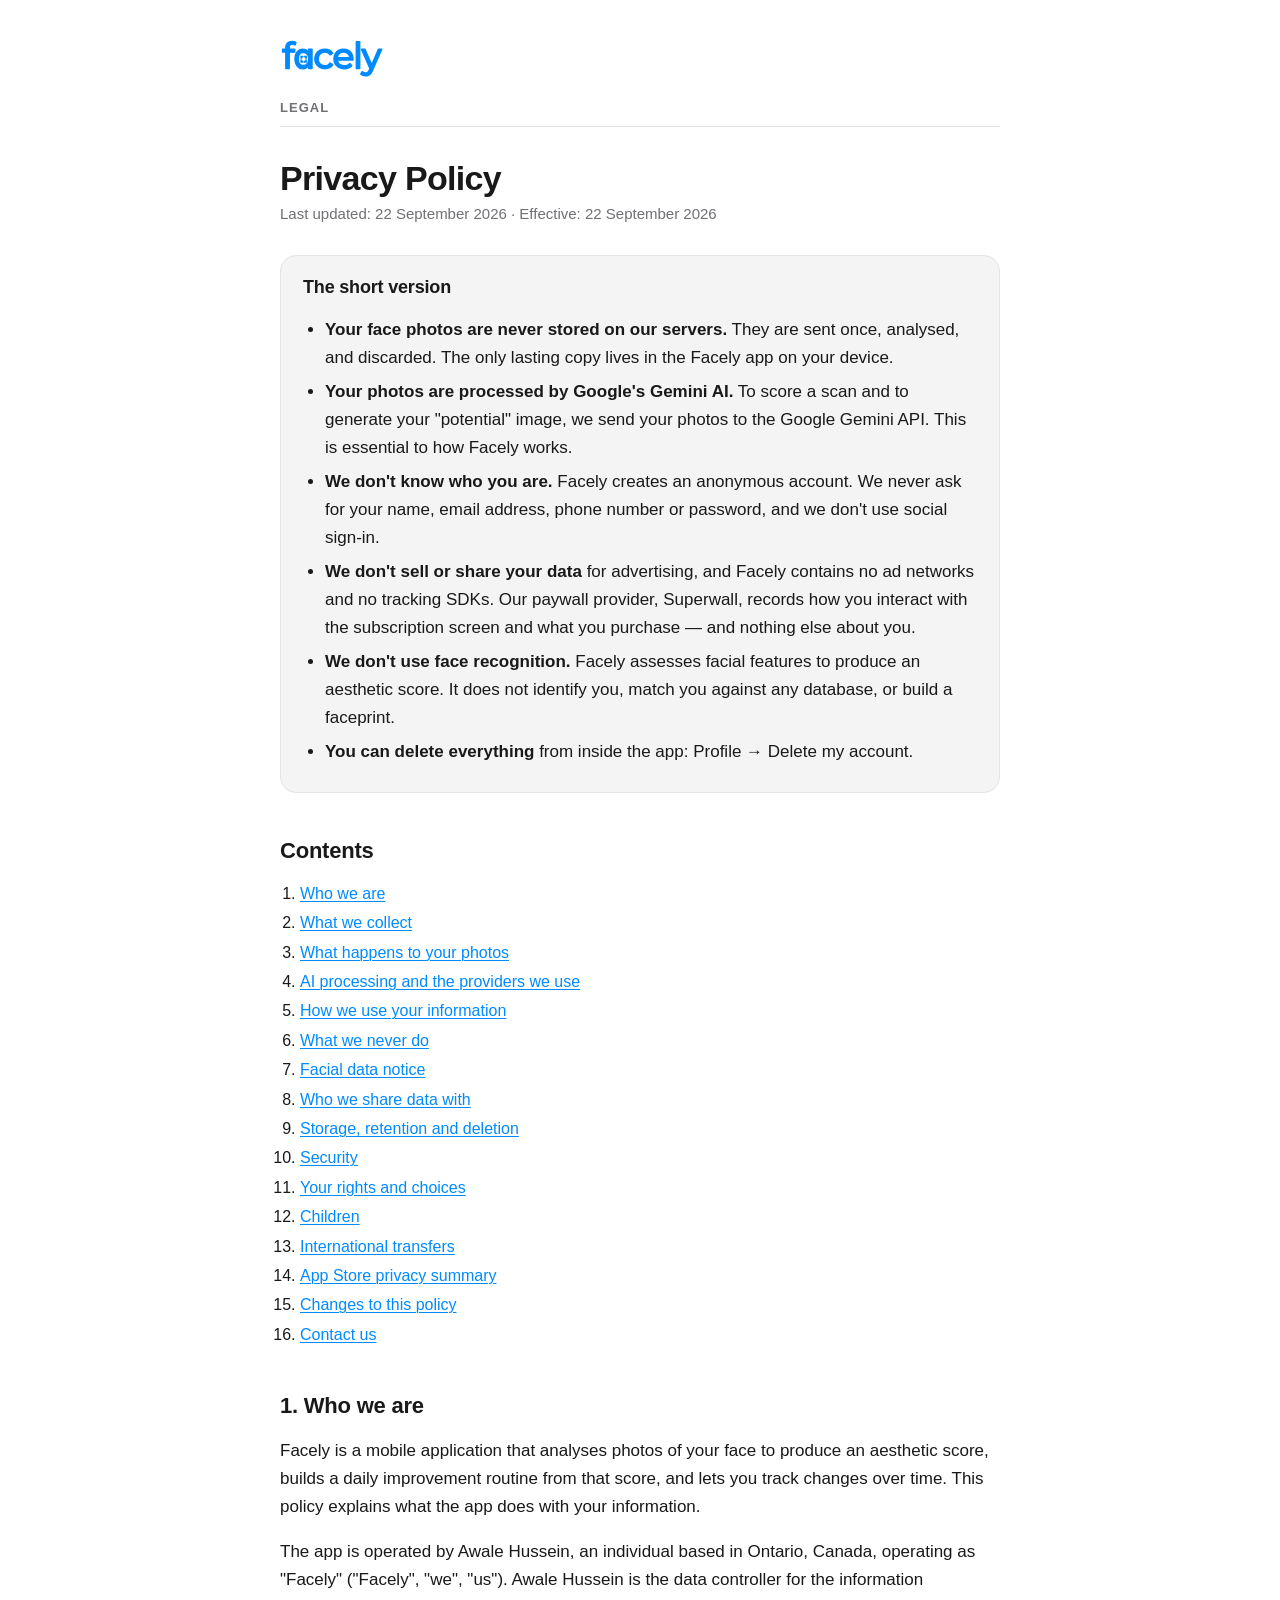
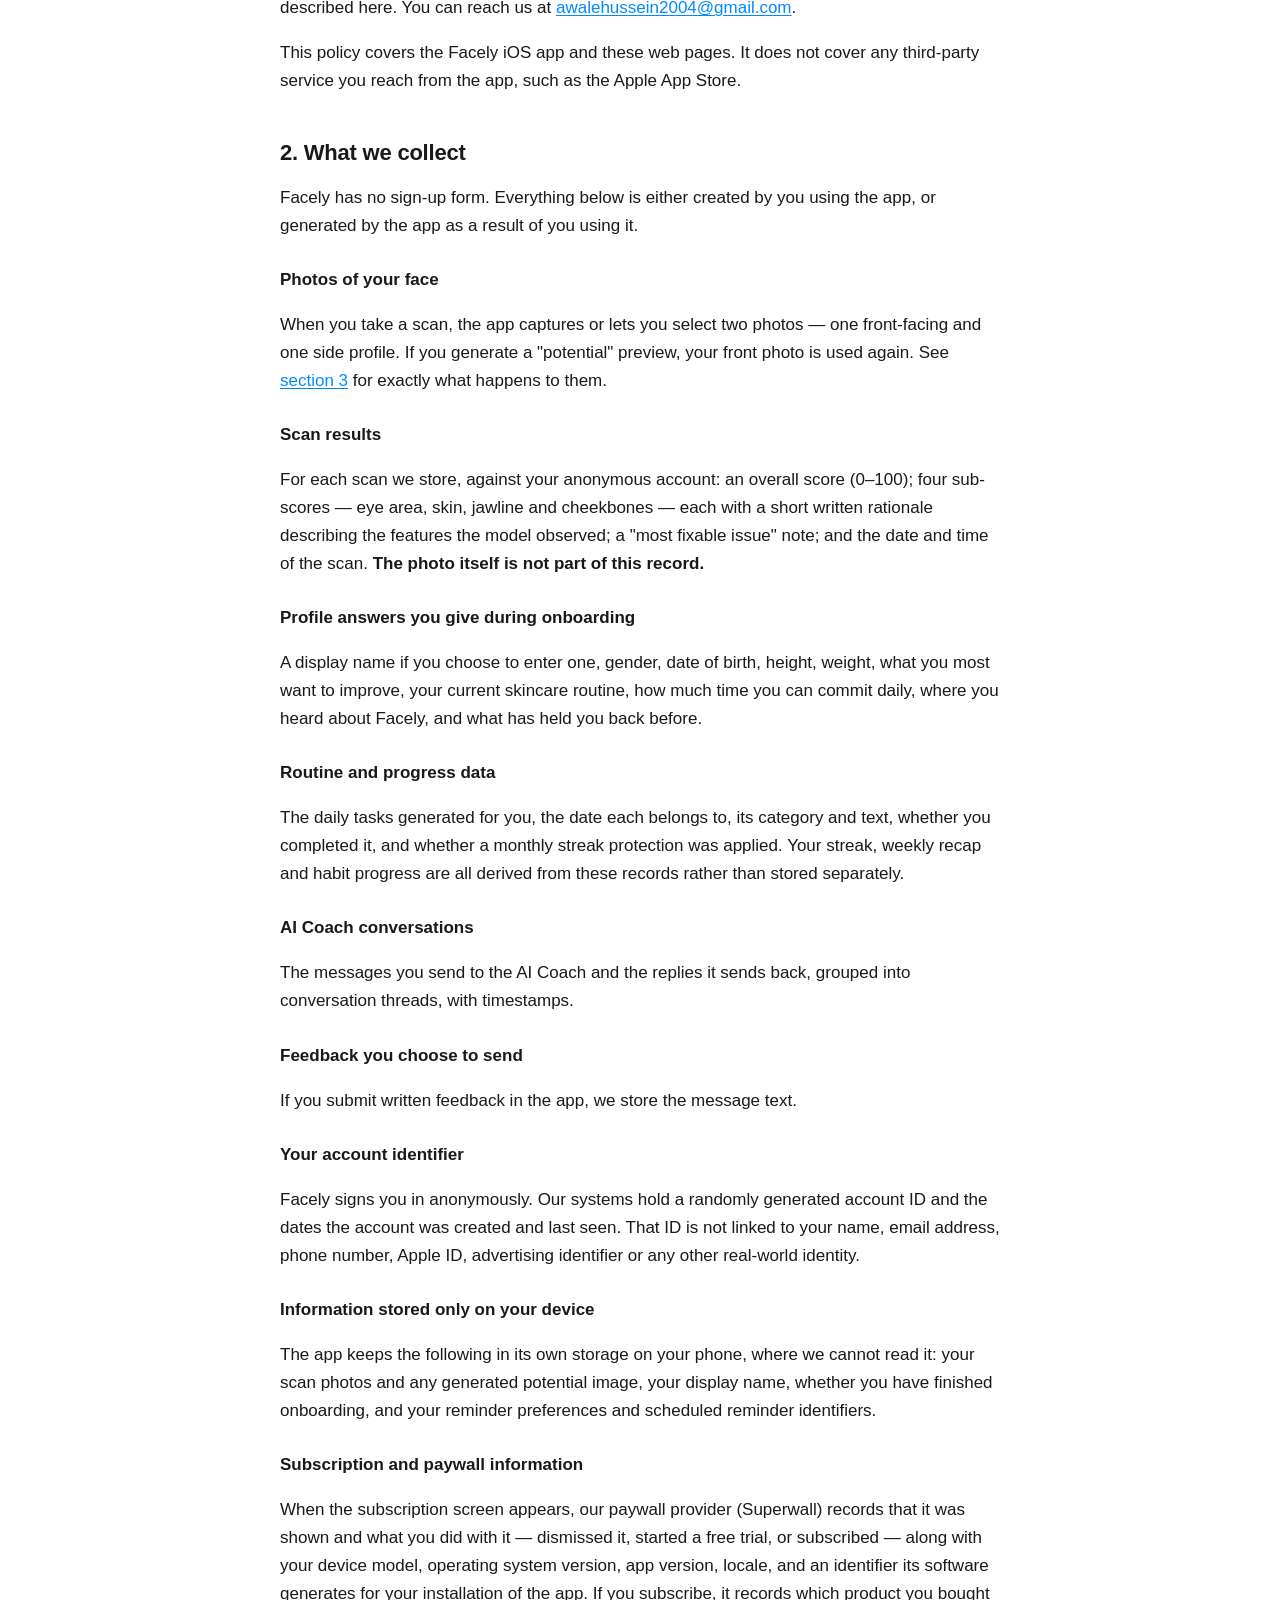
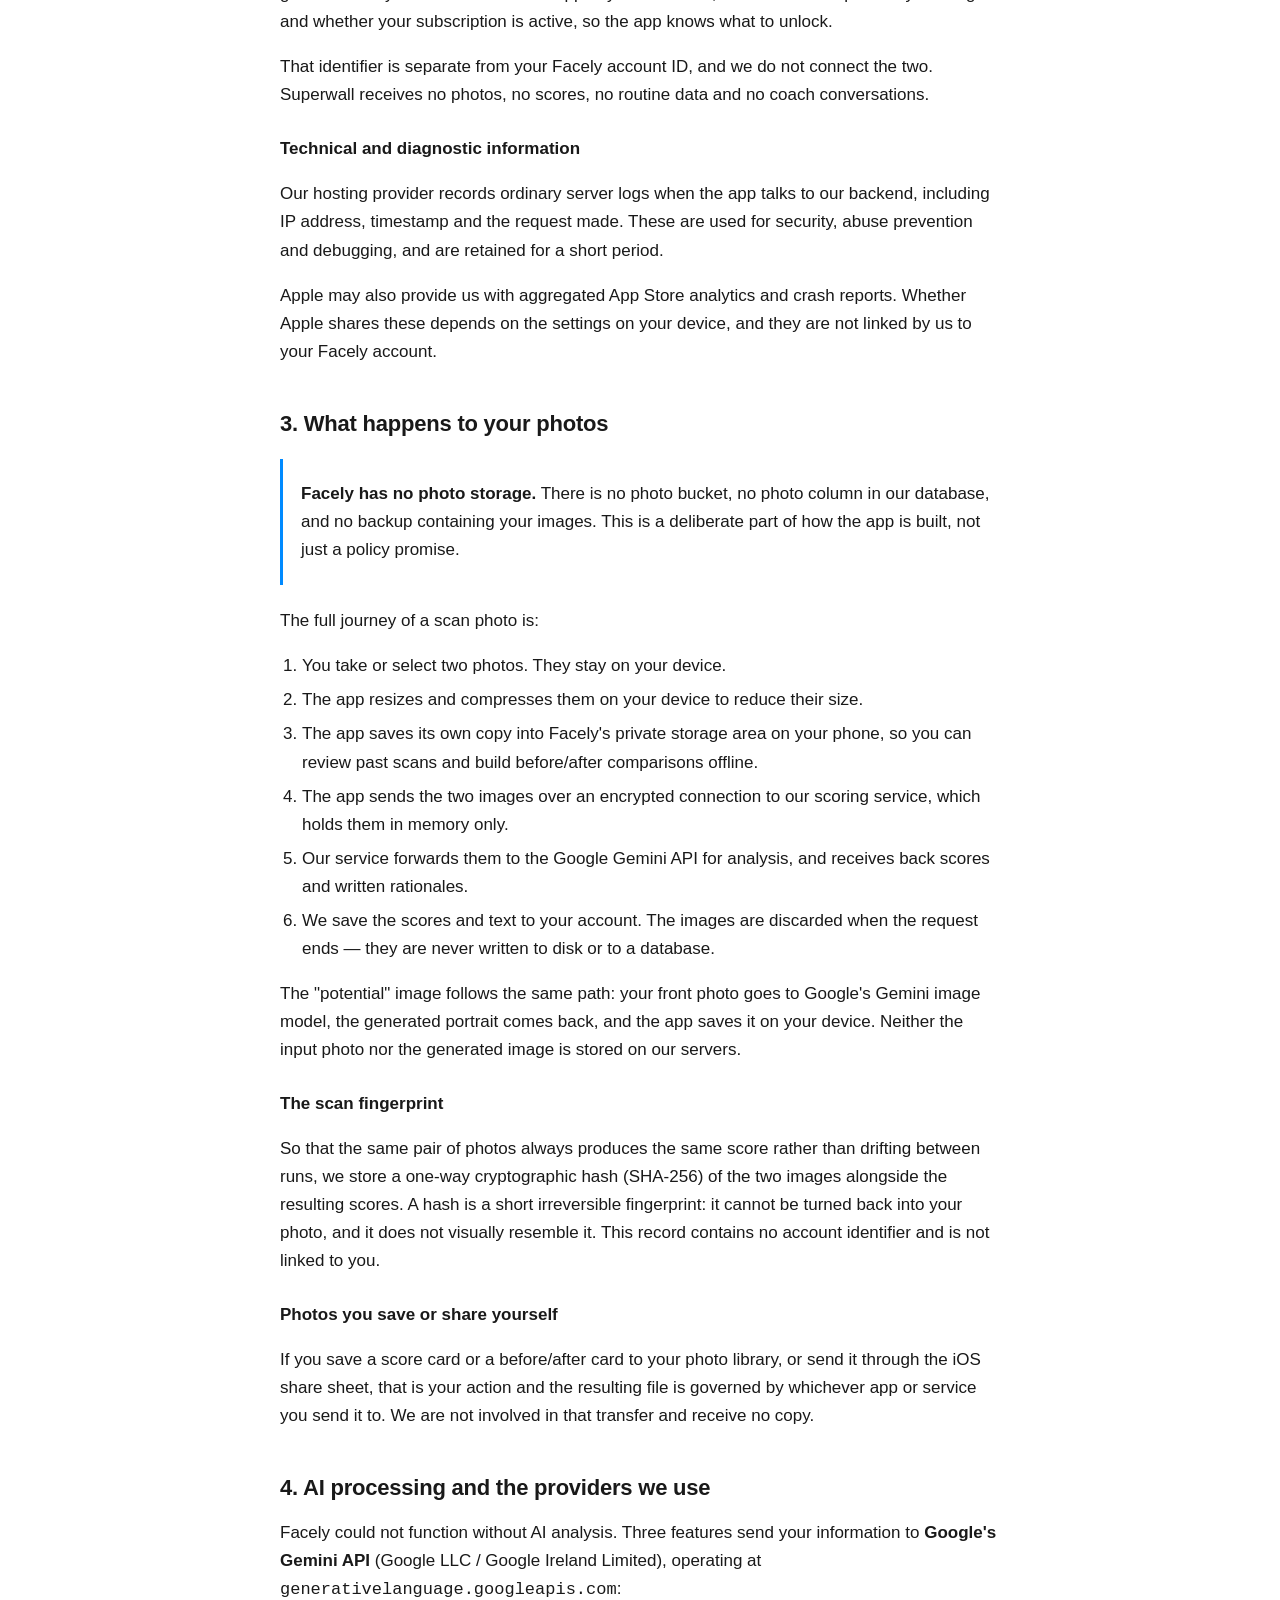
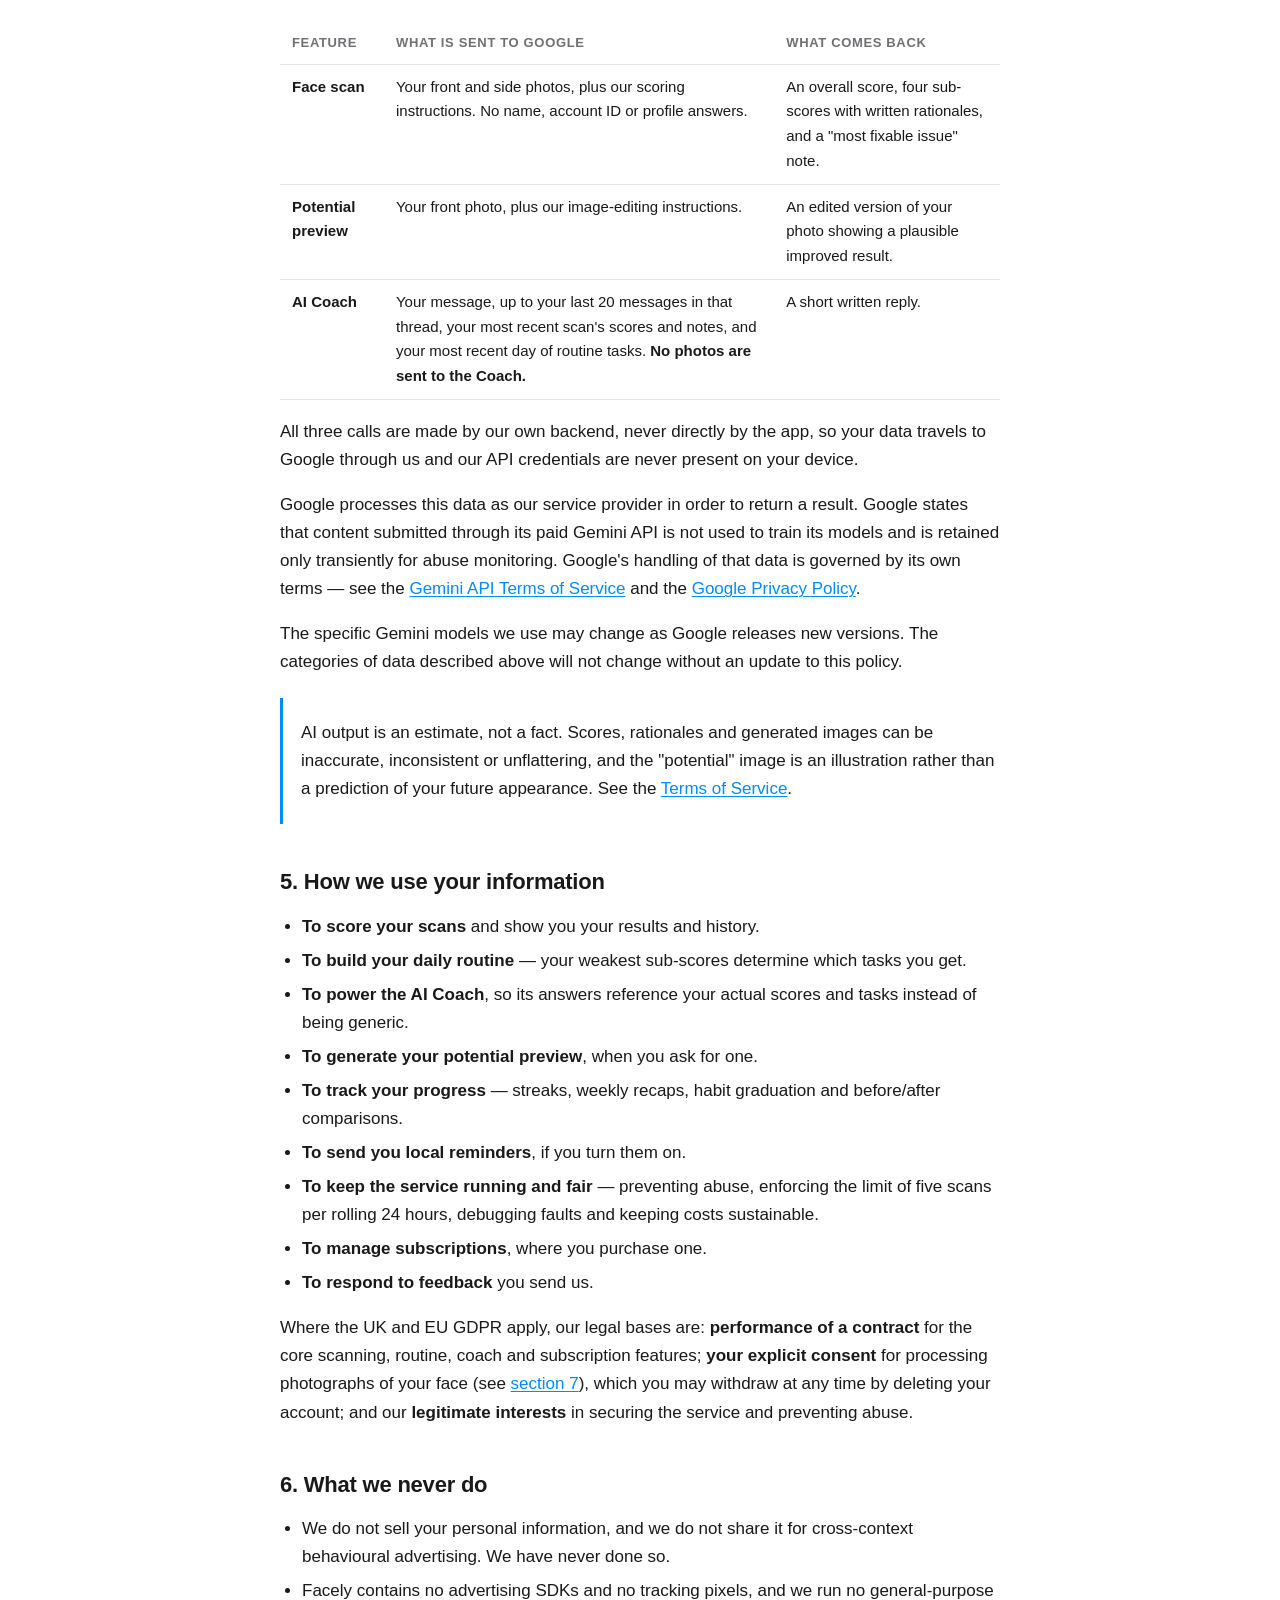
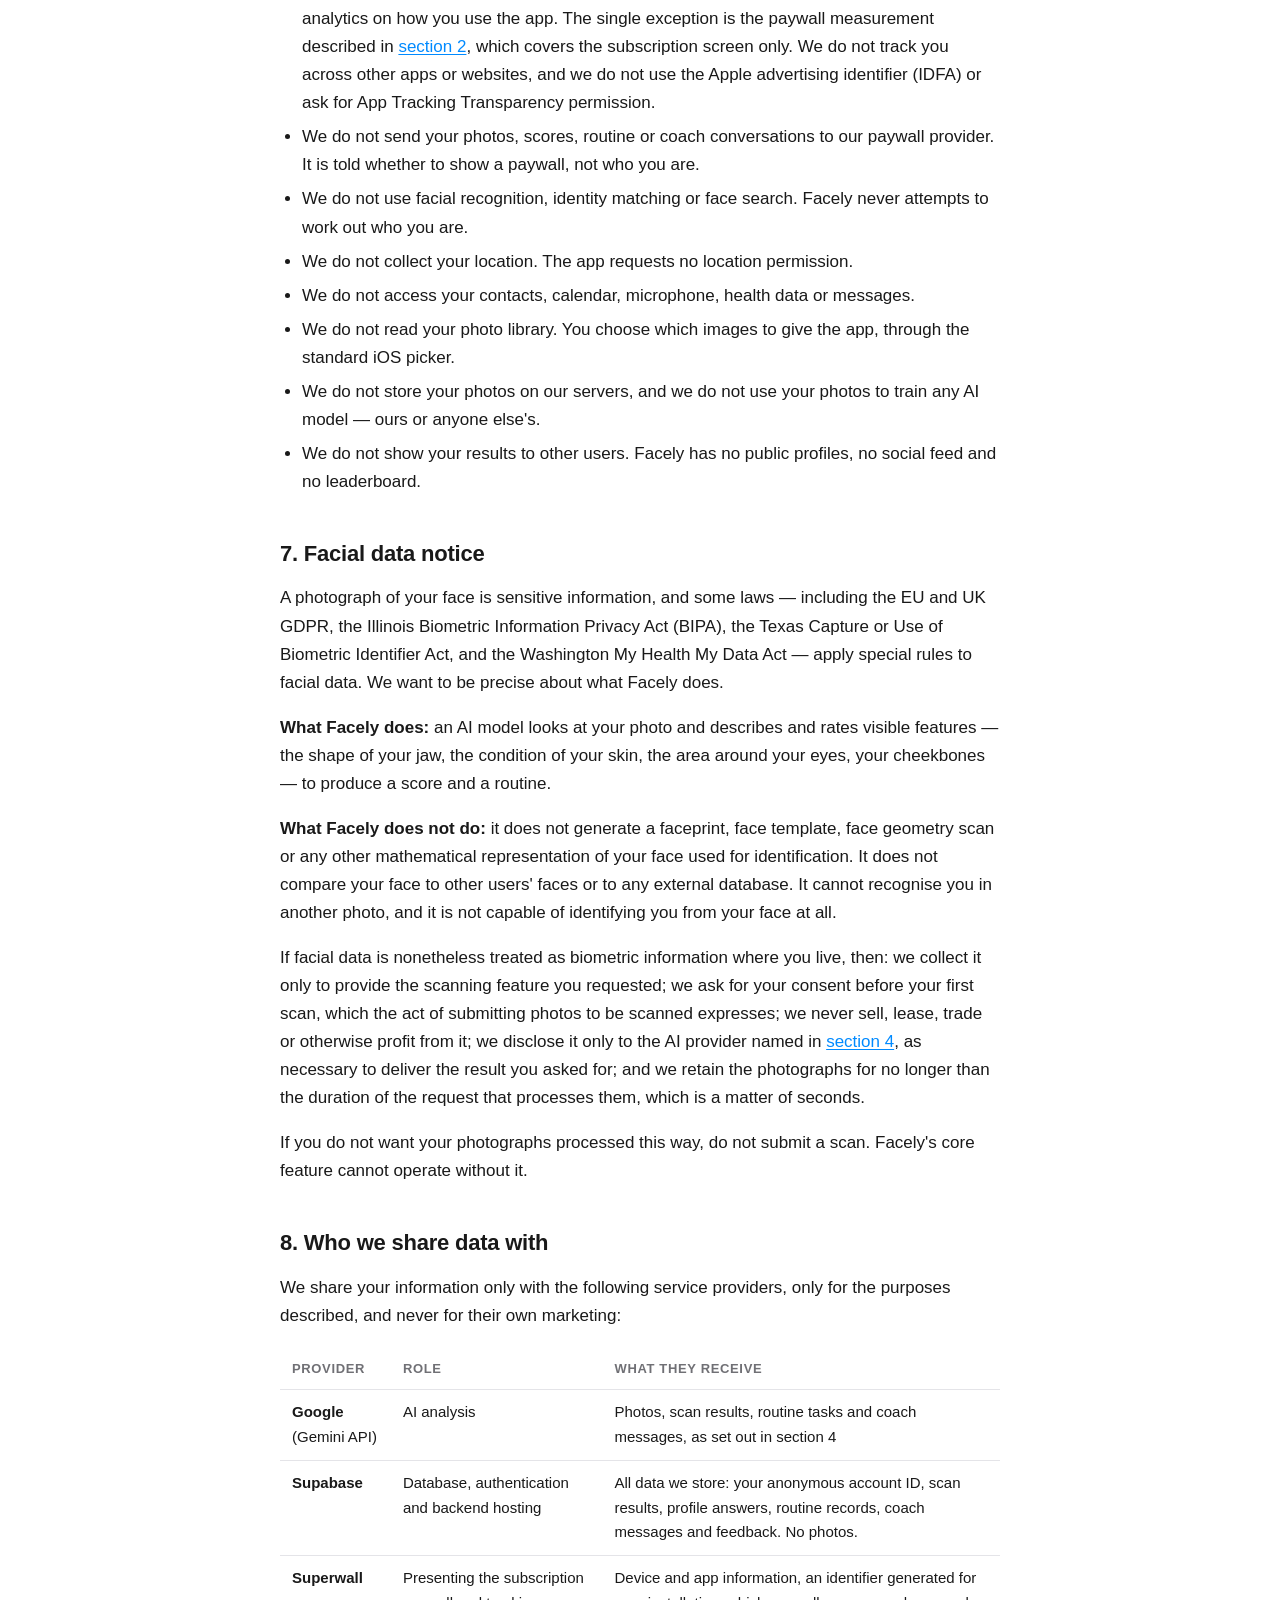
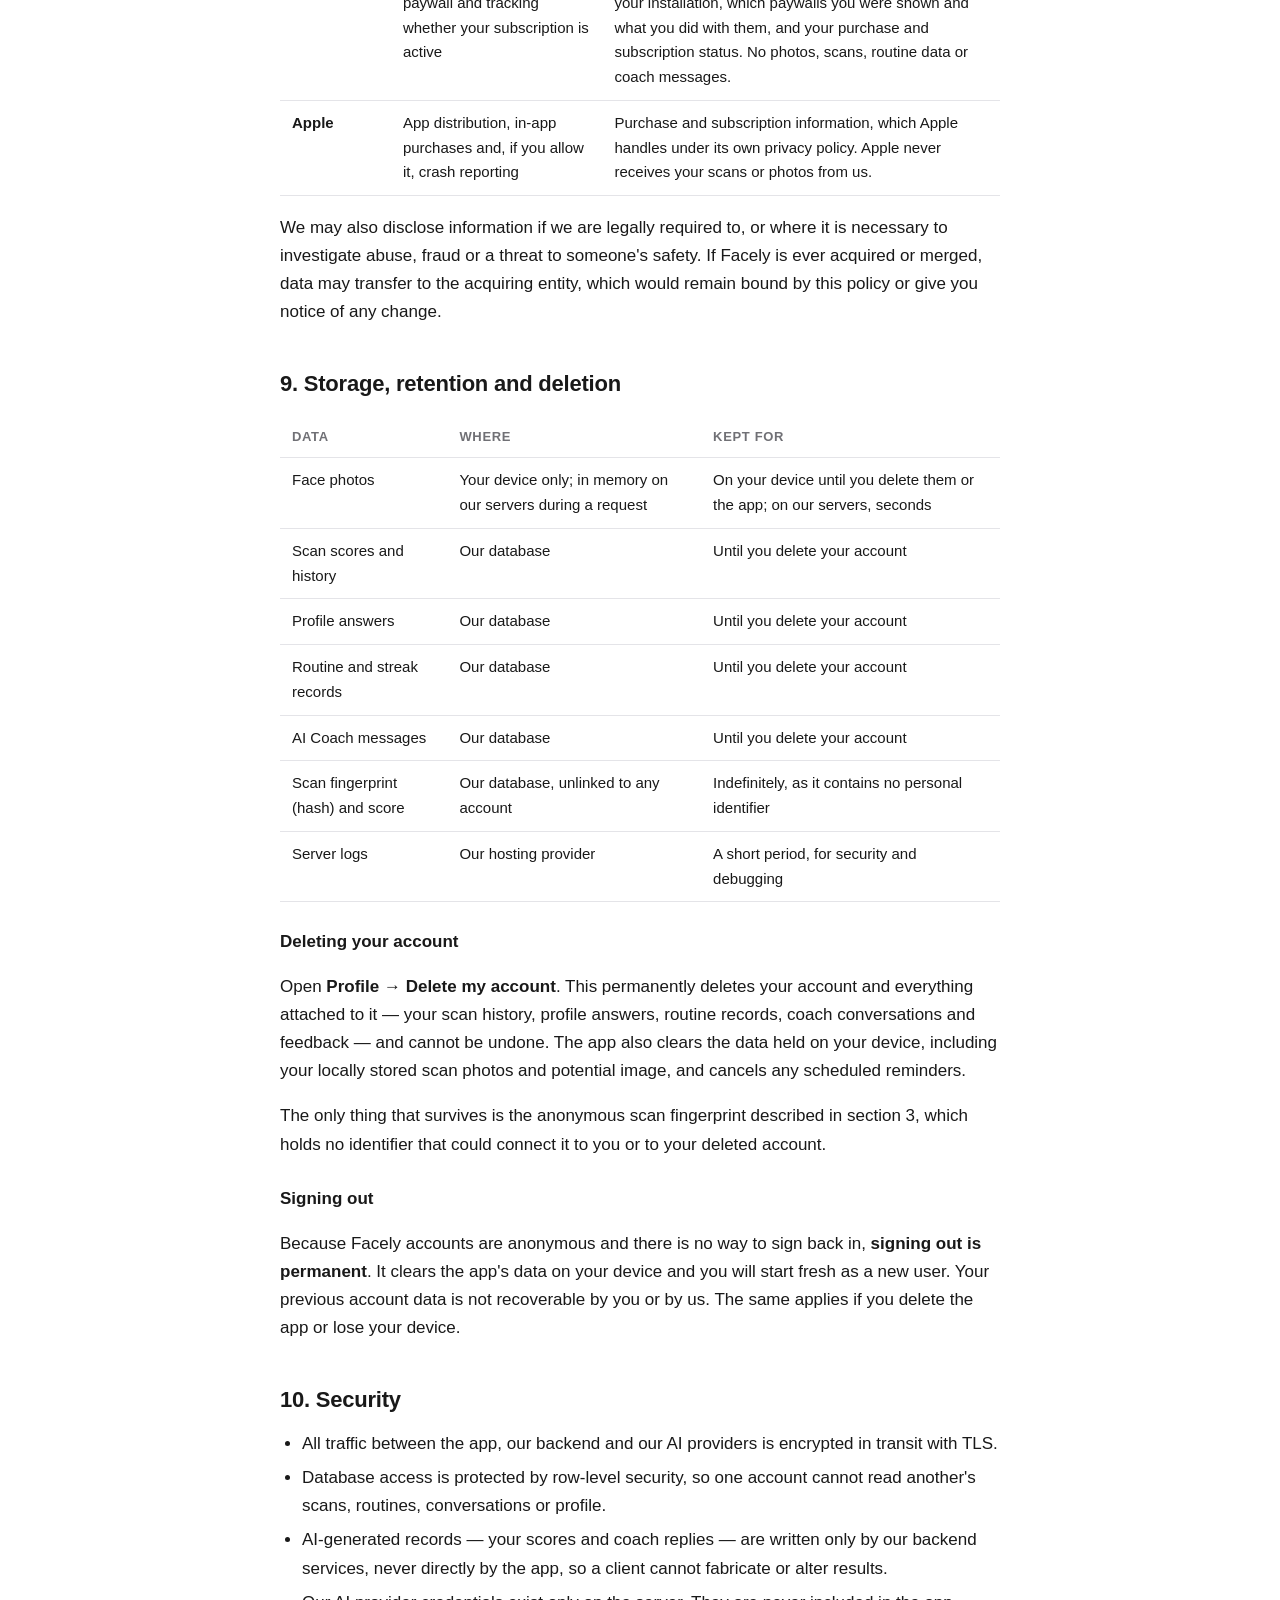
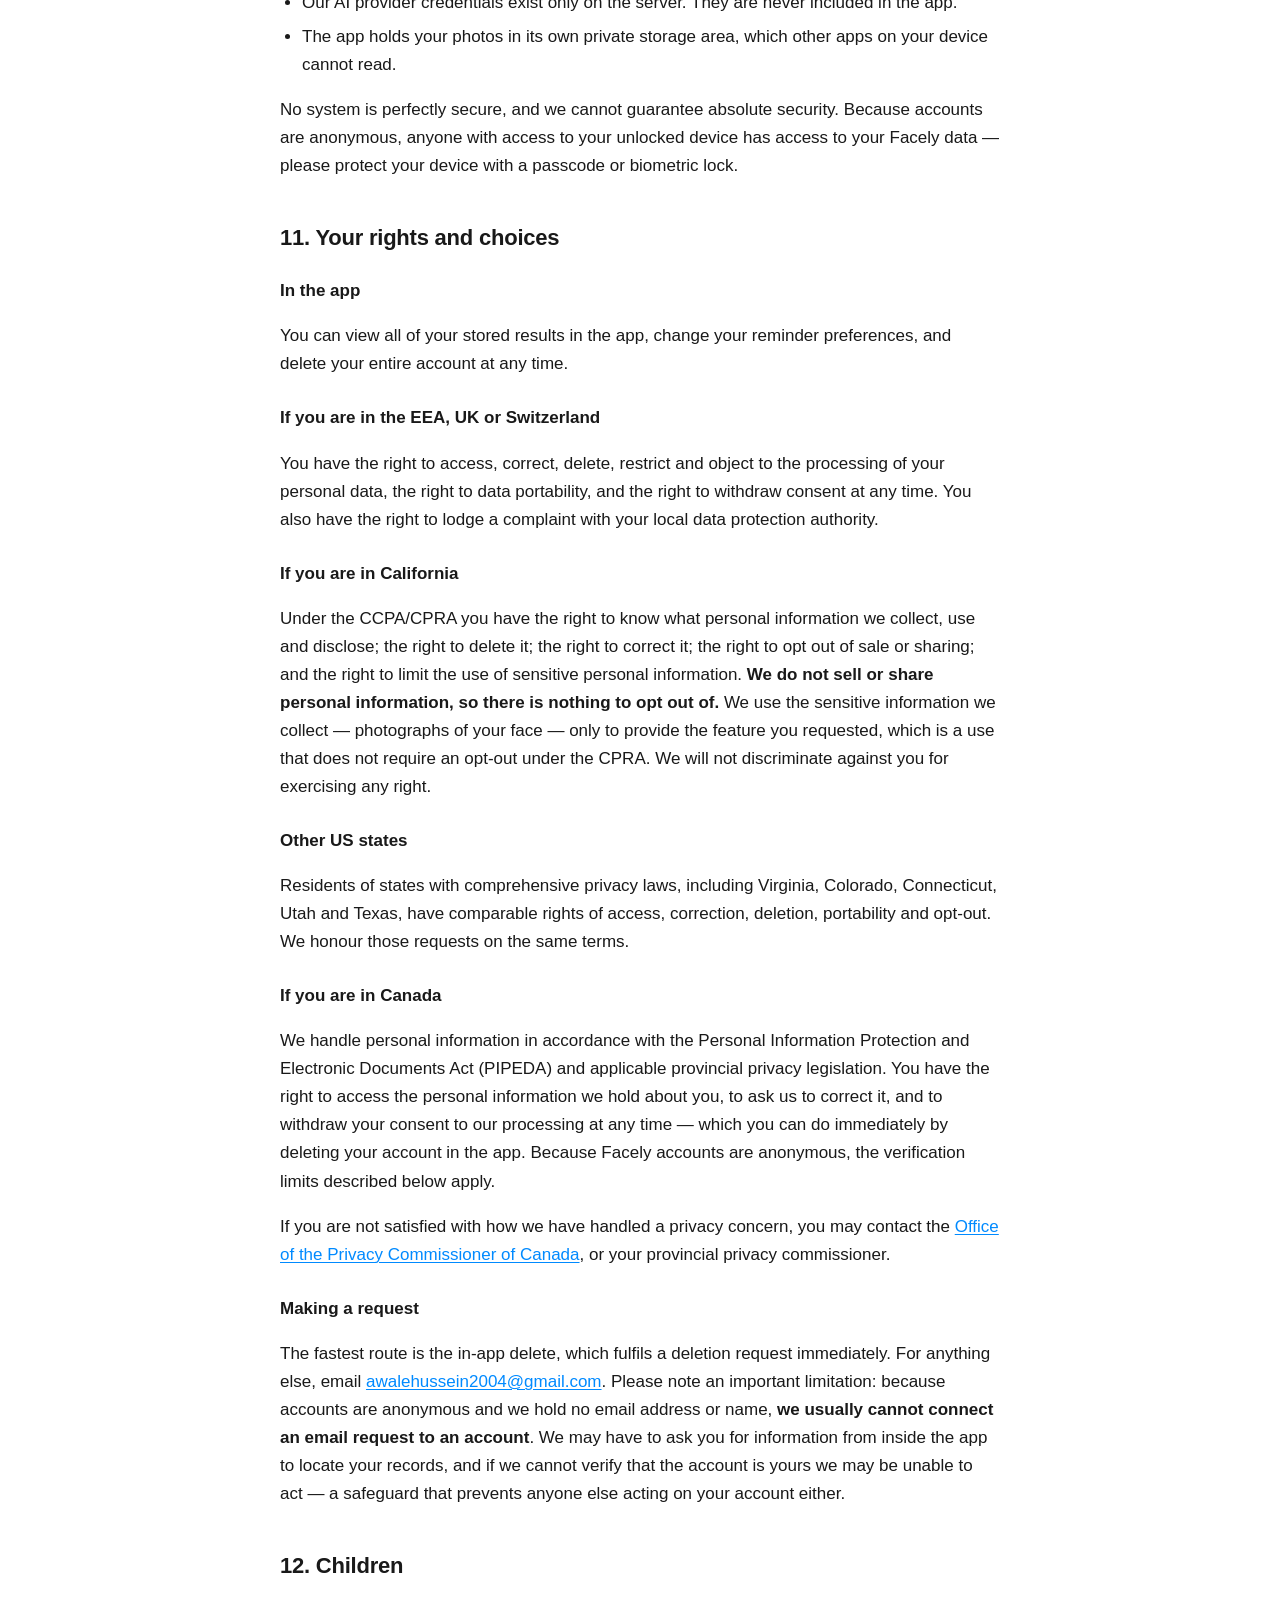
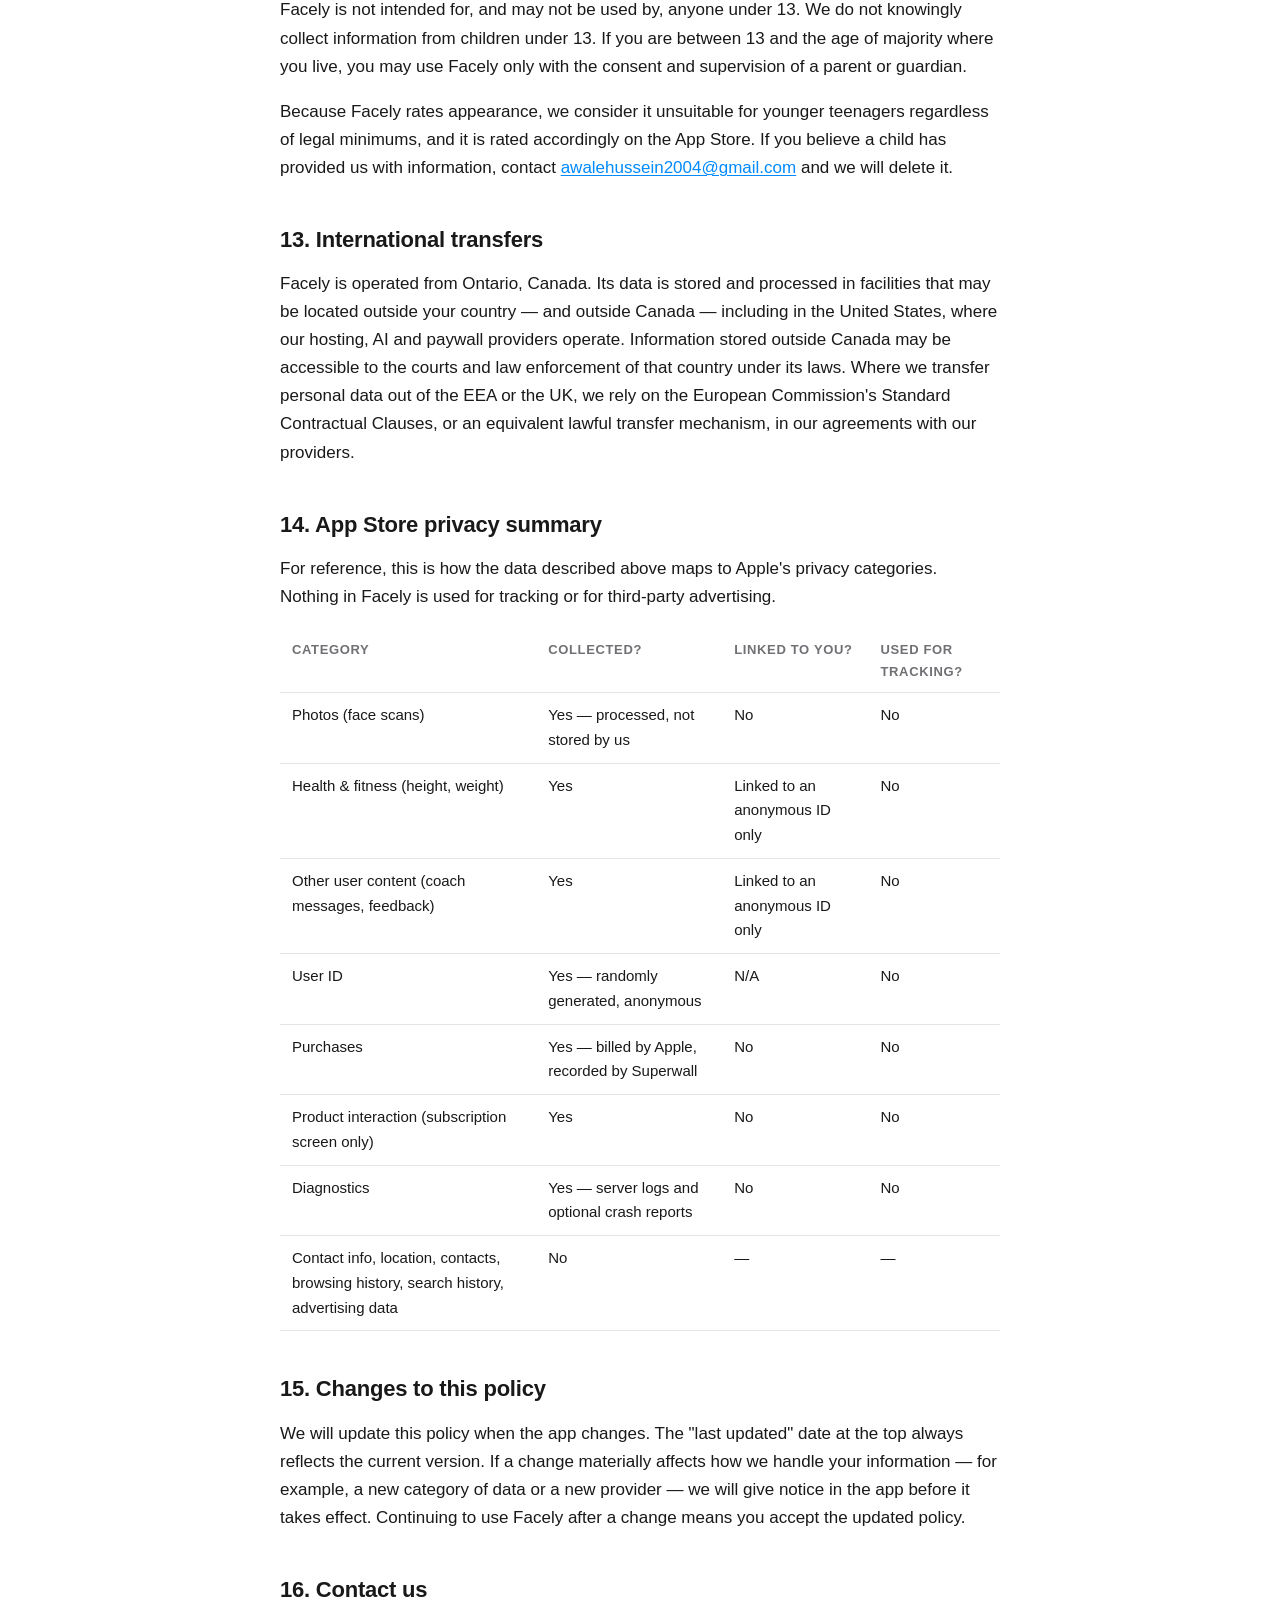
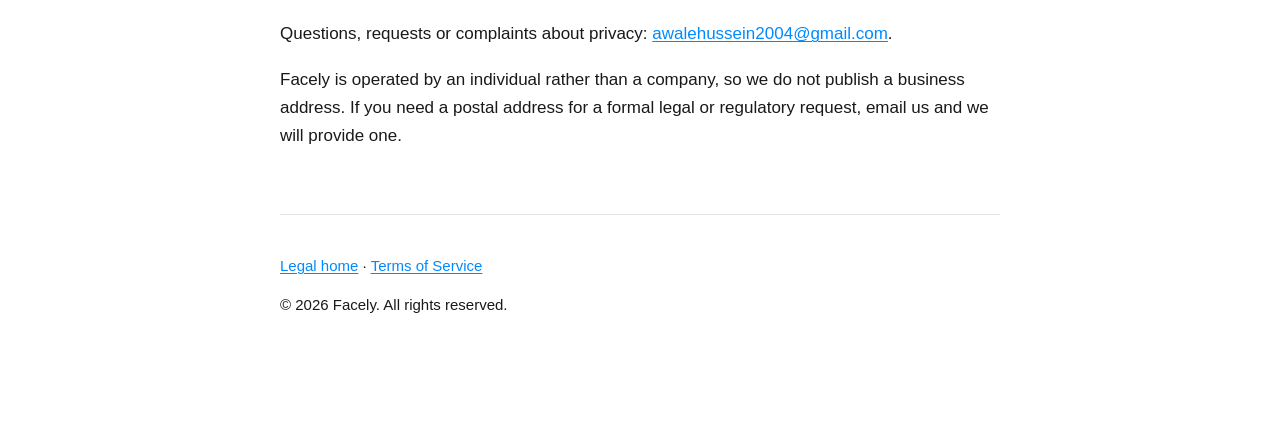
==== privacy.html @ 689b6d97 "Disclose Superwall in the privacy policy and terms Mirrors cheekomontana/facely of the same date. Th" ====
<!DOCTYPE html>
<html lang="en">
<head>
<meta charset="utf-8">
<meta name="viewport" content="width=device-width, initial-scale=1">
<title>Privacy Policy · Facely</title>
<meta name="description" content="How the Facely app collects, uses, shares and deletes your data — including what happens to your face photos.">
<link rel="stylesheet" href="style.css">
</head>
<body>
<div class="wrap">

<header class="site">
  <img src="facely-wordmark.svg" alt="Facely">
  <p class="kicker">Legal</p>
</header>

<h1>Privacy Policy</h1>
<p class="updated">Last updated: 22 September 2026 · Effective: 22 September 2026</p>

<div class="lede">
  <h2>The short version</h2>
  <ul>
    <li><strong>Your face photos are never stored on our servers.</strong> They are sent once, analysed, and discarded. The only lasting copy lives in the Facely app on your device.</li>
    <li><strong>Your photos are processed by Google's Gemini AI.</strong> To score a scan and to generate your "potential" image, we send your photos to the Google Gemini API. This is essential to how Facely works.</li>
    <li><strong>We don't know who you are.</strong> Facely creates an anonymous account. We never ask for your name, email address, phone number or password, and we don't use social sign-in.</li>
    <li><strong>We don't sell or share your data</strong> for advertising, and Facely contains no ad networks and no tracking SDKs. Our paywall provider, Superwall, records how you interact with the subscription screen and what you purchase — and nothing else about you.</li>
    <li><strong>We don't use face recognition.</strong> Facely assesses facial features to produce an aesthetic score. It does not identify you, match you against any database, or build a faceprint.</li>
    <li><strong>You can delete everything</strong> from inside the app: Profile → Delete my account.</li>
  </ul>
</div>

<div class="toc">
  <h2>Contents</h2>
  <ol>
    <li><a href="#who">Who we are</a></li>
    <li><a href="#collect">What we collect</a></li>
    <li><a href="#photos">What happens to your photos</a></li>
    <li><a href="#ai">AI processing and the providers we use</a></li>
    <li><a href="#use">How we use your information</a></li>
    <li><a href="#never">What we never do</a></li>
    <li><a href="#biometric">Facial data notice</a></li>
    <li><a href="#share">Who we share data with</a></li>
    <li><a href="#retention">Storage, retention and deletion</a></li>
    <li><a href="#security">Security</a></li>
    <li><a href="#rights">Your rights and choices</a></li>
    <li><a href="#children">Children</a></li>
    <li><a href="#transfers">International transfers</a></li>
    <li><a href="#labels">App Store privacy summary</a></li>
    <li><a href="#changes">Changes to this policy</a></li>
    <li><a href="#contact">Contact us</a></li>
  </ol>
</div>

<h2 id="who">1. Who we are</h2>
<p>Facely is a mobile application that analyses photos of your face to produce an aesthetic score, builds a daily improvement routine from that score, and lets you track changes over time. This policy explains what the app does with your information.</p>
<p>The app is operated by Awale Hussein, an individual based in Ontario, Canada, operating as "Facely" ("Facely", "we", "us"). Awale Hussein is the data controller for the information described here. You can reach us at <a href="mailto:awalehussein2004@gmail.com">awalehussein2004@gmail.com</a>.</p>
<p>This policy covers the Facely iOS app and these web pages. It does not cover any third-party service you reach from the app, such as the Apple App Store.</p>

<h2 id="collect">2. What we collect</h2>
<p>Facely has no sign-up form. Everything below is either created by you using the app, or generated by the app as a result of you using it.</p>

<h3>Photos of your face</h3>
<p>When you take a scan, the app captures or lets you select two photos — one front-facing and one side profile. If you generate a "potential" preview, your front photo is used again. See <a href="#photos">section 3</a> for exactly what happens to them.</p>

<h3>Scan results</h3>
<p>For each scan we store, against your anonymous account: an overall score (0–100); four sub-scores — eye area, skin, jawline and cheekbones — each with a short written rationale describing the features the model observed; a "most fixable issue" note; and the date and time of the scan. <strong>The photo itself is not part of this record.</strong></p>

<h3>Profile answers you give during onboarding</h3>
<p>A display name if you choose to enter one, gender, date of birth, height, weight, what you most want to improve, your current skincare routine, how much time you can commit daily, where you heard about Facely, and what has held you back before.</p>

<h3>Routine and progress data</h3>
<p>The daily tasks generated for you, the date each belongs to, its category and text, whether you completed it, and whether a monthly streak protection was applied. Your streak, weekly recap and habit progress are all derived from these records rather than stored separately.</p>

<h3>AI Coach conversations</h3>
<p>The messages you send to the AI Coach and the replies it sends back, grouped into conversation threads, with timestamps.</p>

<h3>Feedback you choose to send</h3>
<p>If you submit written feedback in the app, we store the message text.</p>

<h3>Your account identifier</h3>
<p>Facely signs you in anonymously. Our systems hold a randomly generated account ID and the dates the account was created and last seen. That ID is not linked to your name, email address, phone number, Apple ID, advertising identifier or any other real-world identity.</p>

<h3>Information stored only on your device</h3>
<p>The app keeps the following in its own storage on your phone, where we cannot read it: your scan photos and any generated potential image, your display name, whether you have finished onboarding, and your reminder preferences and scheduled reminder identifiers.</p>

<h3>Subscription and paywall information</h3>
<p>When the subscription screen appears, our paywall provider (Superwall) records that it was shown and what you did with it — dismissed it, started a free trial, or subscribed — along with your device model, operating system version, app version, locale, and an identifier its software generates for your installation of the app. If you subscribe, it records which product you bought and whether your subscription is active, so the app knows what to unlock.</p>
<p>That identifier is separate from your Facely account ID, and we do not connect the two. Superwall receives no photos, no scores, no routine data and no coach conversations.</p>

<h3>Technical and diagnostic information</h3>
<p>Our hosting provider records ordinary server logs when the app talks to our backend, including IP address, timestamp and the request made. These are used for security, abuse prevention and debugging, and are retained for a short period.</p>
<p>Apple may also provide us with aggregated App Store analytics and crash reports. Whether Apple shares these depends on the settings on your device, and they are not linked by us to your Facely account.</p>

<h2 id="photos">3. What happens to your photos</h2>
<div class="callout">
  <p><strong>Facely has no photo storage.</strong> There is no photo bucket, no photo column in our database, and no backup containing your images. This is a deliberate part of how the app is built, not just a policy promise.</p>
</div>
<p>The full journey of a scan photo is:</p>
<ol>
  <li>You take or select two photos. They stay on your device.</li>
  <li>The app resizes and compresses them on your device to reduce their size.</li>
  <li>The app saves its own copy into Facely's private storage area on your phone, so you can review past scans and build before/after comparisons offline.</li>
  <li>The app sends the two images over an encrypted connection to our scoring service, which holds them in memory only.</li>
  <li>Our service forwards them to the Google Gemini API for analysis, and receives back scores and written rationales.</li>
  <li>We save the scores and text to your account. The images are discarded when the request ends — they are never written to disk or to a database.</li>
</ol>
<p>The "potential" image follows the same path: your front photo goes to Google's Gemini image model, the generated portrait comes back, and the app saves it on your device. Neither the input photo nor the generated image is stored on our servers.</p>

<h3>The scan fingerprint</h3>
<p>So that the same pair of photos always produces the same score rather than drifting between runs, we store a one-way cryptographic hash (SHA-256) of the two images alongside the resulting scores. A hash is a short irreversible fingerprint: it cannot be turned back into your photo, and it does not visually resemble it. This record contains no account identifier and is not linked to you.</p>

<h3>Photos you save or share yourself</h3>
<p>If you save a score card or a before/after card to your photo library, or send it through the iOS share sheet, that is your action and the resulting file is governed by whichever app or service you send it to. We are not involved in that transfer and receive no copy.</p>

<h2 id="ai">4. AI processing and the providers we use</h2>
<p>Facely could not function without AI analysis. Three features send your information to <strong>Google's Gemini API</strong> (Google LLC / Google Ireland Limited), operating at <code>generativelanguage.googleapis.com</code>:</p>

<table>
  <tr><th>Feature</th><th>What is sent to Google</th><th>What comes back</th></tr>
  <tr>
    <td><strong>Face scan</strong></td>
    <td>Your front and side photos, plus our scoring instructions. No name, account ID or profile answers.</td>
    <td>An overall score, four sub-scores with written rationales, and a "most fixable issue" note.</td>
  </tr>
  <tr>
    <td><strong>Potential preview</strong></td>
    <td>Your front photo, plus our image-editing instructions.</td>
    <td>An edited version of your photo showing a plausible improved result.</td>
  </tr>
  <tr>
    <td><strong>AI Coach</strong></td>
    <td>Your message, up to your last 20 messages in that thread, your most recent scan's scores and notes, and your most recent day of routine tasks. <strong>No photos are sent to the Coach.</strong></td>
    <td>A short written reply.</td>
  </tr>
</table>

<p>All three calls are made by our own backend, never directly by the app, so your data travels to Google through us and our API credentials are never present on your device.</p>
<p>Google processes this data as our service provider in order to return a result. Google states that content submitted through its paid Gemini API is not used to train its models and is retained only transiently for abuse monitoring. Google's handling of that data is governed by its own terms — see the <a href="https://ai.google.dev/gemini-api/terms" rel="noopener">Gemini API Terms of Service</a> and the <a href="https://policies.google.com/privacy" rel="noopener">Google Privacy Policy</a>.</p>
<p>The specific Gemini models we use may change as Google releases new versions. The categories of data described above will not change without an update to this policy.</p>

<div class="callout">
  <p>AI output is an estimate, not a fact. Scores, rationales and generated images can be inaccurate, inconsistent or unflattering, and the "potential" image is an illustration rather than a prediction of your future appearance. See the <a href="terms.html">Terms of Service</a>.</p>
</div>

<h2 id="use">5. How we use your information</h2>
<ul>
  <li><strong>To score your scans</strong> and show you your results and history.</li>
  <li><strong>To build your daily routine</strong> — your weakest sub-scores determine which tasks you get.</li>
  <li><strong>To power the AI Coach</strong>, so its answers reference your actual scores and tasks instead of being generic.</li>
  <li><strong>To generate your potential preview</strong>, when you ask for one.</li>
  <li><strong>To track your progress</strong> — streaks, weekly recaps, habit graduation and before/after comparisons.</li>
  <li><strong>To send you local reminders</strong>, if you turn them on.</li>
  <li><strong>To keep the service running and fair</strong> — preventing abuse, enforcing the limit of five scans per rolling 24 hours, debugging faults and keeping costs sustainable.</li>
  <li><strong>To manage subscriptions</strong>, where you purchase one.</li>
  <li><strong>To respond to feedback</strong> you send us.</li>
</ul>
<p>Where the UK and EU GDPR apply, our legal bases are: <strong>performance of a contract</strong> for the core scanning, routine, coach and subscription features; <strong>your explicit consent</strong> for processing photographs of your face (see <a href="#biometric">section 7</a>), which you may withdraw at any time by deleting your account; and our <strong>legitimate interests</strong> in securing the service and preventing abuse.</p>

<h2 id="never">6. What we never do</h2>
<ul>
  <li>We do not sell your personal information, and we do not share it for cross-context behavioural advertising. We have never done so.</li>
  <li>Facely contains no advertising SDKs and no tracking pixels, and we run no general-purpose analytics on how you use the app. The single exception is the paywall measurement described in <a href="#collect">section 2</a>, which covers the subscription screen only. We do not track you across other apps or websites, and we do not use the Apple advertising identifier (IDFA) or ask for App Tracking Transparency permission.</li>
  <li>We do not send your photos, scores, routine or coach conversations to our paywall provider. It is told whether to show a paywall, not who you are.</li>
  <li>We do not use facial recognition, identity matching or face search. Facely never attempts to work out who you are.</li>
  <li>We do not collect your location. The app requests no location permission.</li>
  <li>We do not access your contacts, calendar, microphone, health data or messages.</li>
  <li>We do not read your photo library. You choose which images to give the app, through the standard iOS picker.</li>
  <li>We do not store your photos on our servers, and we do not use your photos to train any AI model — ours or anyone else's.</li>
  <li>We do not show your results to other users. Facely has no public profiles, no social feed and no leaderboard.</li>
</ul>

<h2 id="biometric">7. Facial data notice</h2>
<p>A photograph of your face is sensitive information, and some laws — including the EU and UK GDPR, the Illinois Biometric Information Privacy Act (BIPA), the Texas Capture or Use of Biometric Identifier Act, and the Washington My Health My Data Act — apply special rules to facial data. We want to be precise about what Facely does.</p>
<p><strong>What Facely does:</strong> an AI model looks at your photo and describes and rates visible features — the shape of your jaw, the condition of your skin, the area around your eyes, your cheekbones — to produce a score and a routine.</p>
<p><strong>What Facely does not do:</strong> it does not generate a faceprint, face template, face geometry scan or any other mathematical representation of your face used for identification. It does not compare your face to other users' faces or to any external database. It cannot recognise you in another photo, and it is not capable of identifying you from your face at all.</p>
<p>If facial data is nonetheless treated as biometric information where you live, then: we collect it only to provide the scanning feature you requested; we ask for your consent before your first scan, which the act of submitting photos to be scanned expresses; we never sell, lease, trade or otherwise profit from it; we disclose it only to the AI provider named in <a href="#ai">section 4</a>, as necessary to deliver the result you asked for; and we retain the photographs for no longer than the duration of the request that processes them, which is a matter of seconds.</p>
<p>If you do not want your photographs processed this way, do not submit a scan. Facely's core feature cannot operate without it.</p>

<h2 id="share">8. Who we share data with</h2>
<p>We share your information only with the following service providers, only for the purposes described, and never for their own marketing:</p>
<table>
  <tr><th>Provider</th><th>Role</th><th>What they receive</th></tr>
  <tr><td><strong>Google</strong> (Gemini API)</td><td>AI analysis</td><td>Photos, scan results, routine tasks and coach messages, as set out in section 4</td></tr>
  <tr><td><strong>Supabase</strong></td><td>Database, authentication and backend hosting</td><td>All data we store: your anonymous account ID, scan results, profile answers, routine records, coach messages and feedback. No photos.</td></tr>
  <tr><td><strong>Superwall</strong></td><td>Presenting the subscription paywall and tracking whether your subscription is active</td><td>Device and app information, an identifier generated for your installation, which paywalls you were shown and what you did with them, and your purchase and subscription status. No photos, scans, routine data or coach messages.</td></tr>
  <tr><td><strong>Apple</strong></td><td>App distribution, in-app purchases and, if you allow it, crash reporting</td><td>Purchase and subscription information, which Apple handles under its own privacy policy. Apple never receives your scans or photos from us.</td></tr>
</table>
<p>We may also disclose information if we are legally required to, or where it is necessary to investigate abuse, fraud or a threat to someone's safety. If Facely is ever acquired or merged, data may transfer to the acquiring entity, which would remain bound by this policy or give you notice of any change.</p>

<h2 id="retention">9. Storage, retention and deletion</h2>
<table>
  <tr><th>Data</th><th>Where</th><th>Kept for</th></tr>
  <tr><td>Face photos</td><td>Your device only; in memory on our servers during a request</td><td>On your device until you delete them or the app; on our servers, seconds</td></tr>
  <tr><td>Scan scores and history</td><td>Our database</td><td>Until you delete your account</td></tr>
  <tr><td>Profile answers</td><td>Our database</td><td>Until you delete your account</td></tr>
  <tr><td>Routine and streak records</td><td>Our database</td><td>Until you delete your account</td></tr>
  <tr><td>AI Coach messages</td><td>Our database</td><td>Until you delete your account</td></tr>
  <tr><td>Scan fingerprint (hash) and score</td><td>Our database, unlinked to any account</td><td>Indefinitely, as it contains no personal identifier</td></tr>
  <tr><td>Server logs</td><td>Our hosting provider</td><td>A short period, for security and debugging</td></tr>
</table>

<h3>Deleting your account</h3>
<p>Open <strong>Profile → Delete my account</strong>. This permanently deletes your account and everything attached to it — your scan history, profile answers, routine records, coach conversations and feedback — and cannot be undone. The app also clears the data held on your device, including your locally stored scan photos and potential image, and cancels any scheduled reminders.</p>
<p>The only thing that survives is the anonymous scan fingerprint described in section 3, which holds no identifier that could connect it to you or to your deleted account.</p>

<h3>Signing out</h3>
<p>Because Facely accounts are anonymous and there is no way to sign back in, <strong>signing out is permanent</strong>. It clears the app's data on your device and you will start fresh as a new user. Your previous account data is not recoverable by you or by us. The same applies if you delete the app or lose your device.</p>

<h2 id="security">10. Security</h2>
<ul>
  <li>All traffic between the app, our backend and our AI providers is encrypted in transit with TLS.</li>
  <li>Database access is protected by row-level security, so one account cannot read another's scans, routines, conversations or profile.</li>
  <li>AI-generated records — your scores and coach replies — are written only by our backend services, never directly by the app, so a client cannot fabricate or alter results.</li>
  <li>Our AI provider credentials exist only on the server. They are never included in the app.</li>
  <li>The app holds your photos in its own private storage area, which other apps on your device cannot read.</li>
</ul>
<p>No system is perfectly secure, and we cannot guarantee absolute security. Because accounts are anonymous, anyone with access to your unlocked device has access to your Facely data — please protect your device with a passcode or biometric lock.</p>

<h2 id="rights">11. Your rights and choices</h2>
<h3>In the app</h3>
<p>You can view all of your stored results in the app, change your reminder preferences, and delete your entire account at any time.</p>

<h3>If you are in the EEA, UK or Switzerland</h3>
<p>You have the right to access, correct, delete, restrict and object to the processing of your personal data, the right to data portability, and the right to withdraw consent at any time. You also have the right to lodge a complaint with your local data protection authority.</p>

<h3>If you are in California</h3>
<p>Under the CCPA/CPRA you have the right to know what personal information we collect, use and disclose; the right to delete it; the right to correct it; the right to opt out of sale or sharing; and the right to limit the use of sensitive personal information. <strong>We do not sell or share personal information, so there is nothing to opt out of.</strong> We use the sensitive information we collect — photographs of your face — only to provide the feature you requested, which is a use that does not require an opt-out under the CPRA. We will not discriminate against you for exercising any right.</p>

<h3>Other US states</h3>
<p>Residents of states with comprehensive privacy laws, including Virginia, Colorado, Connecticut, Utah and Texas, have comparable rights of access, correction, deletion, portability and opt-out. We honour those requests on the same terms.</p>

<h3>If you are in Canada</h3>
<p>We handle personal information in accordance with the Personal Information Protection and Electronic Documents Act (PIPEDA) and applicable provincial privacy legislation. You have the right to access the personal information we hold about you, to ask us to correct it, and to withdraw your consent to our processing at any time — which you can do immediately by deleting your account in the app. Because Facely accounts are anonymous, the verification limits described below apply.</p>
<p>If you are not satisfied with how we have handled a privacy concern, you may contact the <a href="https://www.priv.gc.ca" rel="noopener">Office of the Privacy Commissioner of Canada</a>, or your provincial privacy commissioner.</p>

<h3>Making a request</h3>
<p>The fastest route is the in-app delete, which fulfils a deletion request immediately. For anything else, email <a href="mailto:awalehussein2004@gmail.com">awalehussein2004@gmail.com</a>. Please note an important limitation: because accounts are anonymous and we hold no email address or name, <strong>we usually cannot connect an email request to an account</strong>. We may have to ask you for information from inside the app to locate your records, and if we cannot verify that the account is yours we may be unable to act — a safeguard that prevents anyone else acting on your account either.</p>

<h2 id="children">12. Children</h2>
<p>Facely is not intended for, and may not be used by, anyone under 13. We do not knowingly collect information from children under 13. If you are between 13 and the age of majority where you live, you may use Facely only with the consent and supervision of a parent or guardian.</p>
<p>Because Facely rates appearance, we consider it unsuitable for younger teenagers regardless of legal minimums, and it is rated accordingly on the App Store. If you believe a child has provided us with information, contact <a href="mailto:awalehussein2004@gmail.com">awalehussein2004@gmail.com</a> and we will delete it.</p>

<h2 id="transfers">13. International transfers</h2>
<p>Facely is operated from Ontario, Canada. Its data is stored and processed in facilities that may be located outside your country — and outside Canada — including in the United States, where our hosting, AI and paywall providers operate. Information stored outside Canada may be accessible to the courts and law enforcement of that country under its laws. Where we transfer personal data out of the EEA or the UK, we rely on the European Commission's Standard Contractual Clauses, or an equivalent lawful transfer mechanism, in our agreements with our providers.</p>

<h2 id="labels">14. App Store privacy summary</h2>
<p>For reference, this is how the data described above maps to Apple's privacy categories. Nothing in Facely is used for tracking or for third-party advertising.</p>
<table>
  <tr><th>Category</th><th>Collected?</th><th>Linked to you?</th><th>Used for tracking?</th></tr>
  <tr><td>Photos (face scans)</td><td>Yes — processed, not stored by us</td><td>No</td><td>No</td></tr>
  <tr><td>Health &amp; fitness (height, weight)</td><td>Yes</td><td>Linked to an anonymous ID only</td><td>No</td></tr>
  <tr><td>Other user content (coach messages, feedback)</td><td>Yes</td><td>Linked to an anonymous ID only</td><td>No</td></tr>
  <tr><td>User ID</td><td>Yes — randomly generated, anonymous</td><td>N/A</td><td>No</td></tr>
  <tr><td>Purchases</td><td>Yes — billed by Apple, recorded by Superwall</td><td>No</td><td>No</td></tr>
  <tr><td>Product interaction (subscription screen only)</td><td>Yes</td><td>No</td><td>No</td></tr>
  <tr><td>Diagnostics</td><td>Yes — server logs and optional crash reports</td><td>No</td><td>No</td></tr>
  <tr><td>Contact info, location, contacts, browsing history, search history, advertising data</td><td>No</td><td>—</td><td>—</td></tr>
</table>

<h2 id="changes">15. Changes to this policy</h2>
<p>We will update this policy when the app changes. The "last updated" date at the top always reflects the current version. If a change materially affects how we handle your information — for example, a new category of data or a new provider — we will give notice in the app before it takes effect. Continuing to use Facely after a change means you accept the updated policy.</p>

<h2 id="contact">16. Contact us</h2>
<p>Questions, requests or complaints about privacy: <a href="mailto:awalehussein2004@gmail.com">awalehussein2004@gmail.com</a>.</p>
<p>Facely is operated by an individual rather than a company, so we do not publish a business address. If you need a postal address for a formal legal or regulatory request, email us and we will provide one.</p>

<footer class="site">
  <p><a href="index.html">Legal home</a> · <a href="terms.html">Terms of Service</a></p>
  <p>© 2026 Facely. All rights reserved.</p>
</footer>

</div>
</body>
</html>
---- style.css ----
:root {
  --blue: #008AFF;
  --text: #191919;
  --muted: #707075;
  --bg: #FFFFFF;
  --surface: #F4F4F5;
  --line: #E4E4E8;
  --mark: #FFE8A3;
}

@media (prefers-color-scheme: dark) {
  :root {
    --text: #F2F2F4;
    --muted: #A0A0A8;
    --bg: #141416;
    --surface: #1E1E21;
    --line: #2E2E33;
    --mark: #6B5410;
  }
}

* { box-sizing: border-box; }

html { -webkit-text-size-adjust: 100%; }

body {
  margin: 0;
  padding: 0 16px 96px;
  background: var(--bg);
  color: var(--text);
  font: 17px/1.65 -apple-system, BlinkMacSystemFont, "Segoe UI", Roboto, Helvetica, Arial, sans-serif;
  -webkit-font-smoothing: antialiased;
}

.wrap { max-width: 720px; margin: 0 auto; }

header.site {
  padding: 40px 0 8px;
  border-bottom: 1px solid var(--line);
  margin-bottom: 32px;
}

header.site img { width: 104px; height: auto; display: block; }

header.site .kicker {
  margin: 20px 0 0;
  font-size: 13px;
  letter-spacing: 0.08em;
  text-transform: uppercase;
  color: var(--muted);
  font-weight: 600;
}

h1 { font-size: 34px; line-height: 1.15; letter-spacing: -0.02em; margin: 8px 0 4px; }
h2 { font-size: 22px; line-height: 1.25; letter-spacing: -0.01em; margin: 44px 0 10px; }
h3 { font-size: 17px; margin: 26px 0 6px; }

.updated { color: var(--muted); font-size: 15px; margin: 0 0 8px; }

p, li { color: var(--text); }
ul, ol { padding-left: 22px; }
li { margin: 6px 0; }

a { color: var(--blue); text-decoration-thickness: 1px; text-underline-offset: 2px; }

.lede {
  background: var(--surface);
  border: 1px solid var(--line);
  border-radius: 16px;
  padding: 20px 22px;
  margin: 28px 0;
}
.lede h2 { margin-top: 0; font-size: 18px; }
.lede p:last-child, .lede ul:last-child { margin-bottom: 0; }

.toc { font-size: 16px; }
.toc ol { padding-left: 20px; }
.toc li { margin: 3px 0; }

table {
  width: 100%;
  border-collapse: collapse;
  margin: 18px 0;
  font-size: 15px;
  display: block;
  overflow-x: auto;
}
th, td {
  text-align: left;
  padding: 10px 12px;
  border-bottom: 1px solid var(--line);
  vertical-align: top;
}
th { font-weight: 600; color: var(--muted); font-size: 13px; text-transform: uppercase; letter-spacing: 0.05em; }

mark {
  background: var(--mark);
  color: var(--text);
  padding: 1px 5px;
  border-radius: 4px;
}

.callout {
  border-left: 3px solid var(--blue);
  padding: 4px 0 4px 18px;
  margin: 22px 0;
}

footer.site {
  margin-top: 64px;
  padding-top: 24px;
  border-top: 1px solid var(--line);
  color: var(--muted);
  font-size: 15px;
}

.cards { display: grid; gap: 14px; margin: 32px 0; }
.card {
  display: block;
  border: 1px solid var(--line);
  border-radius: 16px;
  padding: 20px 22px;
  text-decoration: none;
  color: inherit;
  background: var(--surface);
}
.card strong { display: block; font-size: 19px; color: var(--blue); margin-bottom: 4px; }
.card span { color: var(--muted); font-size: 15px; }
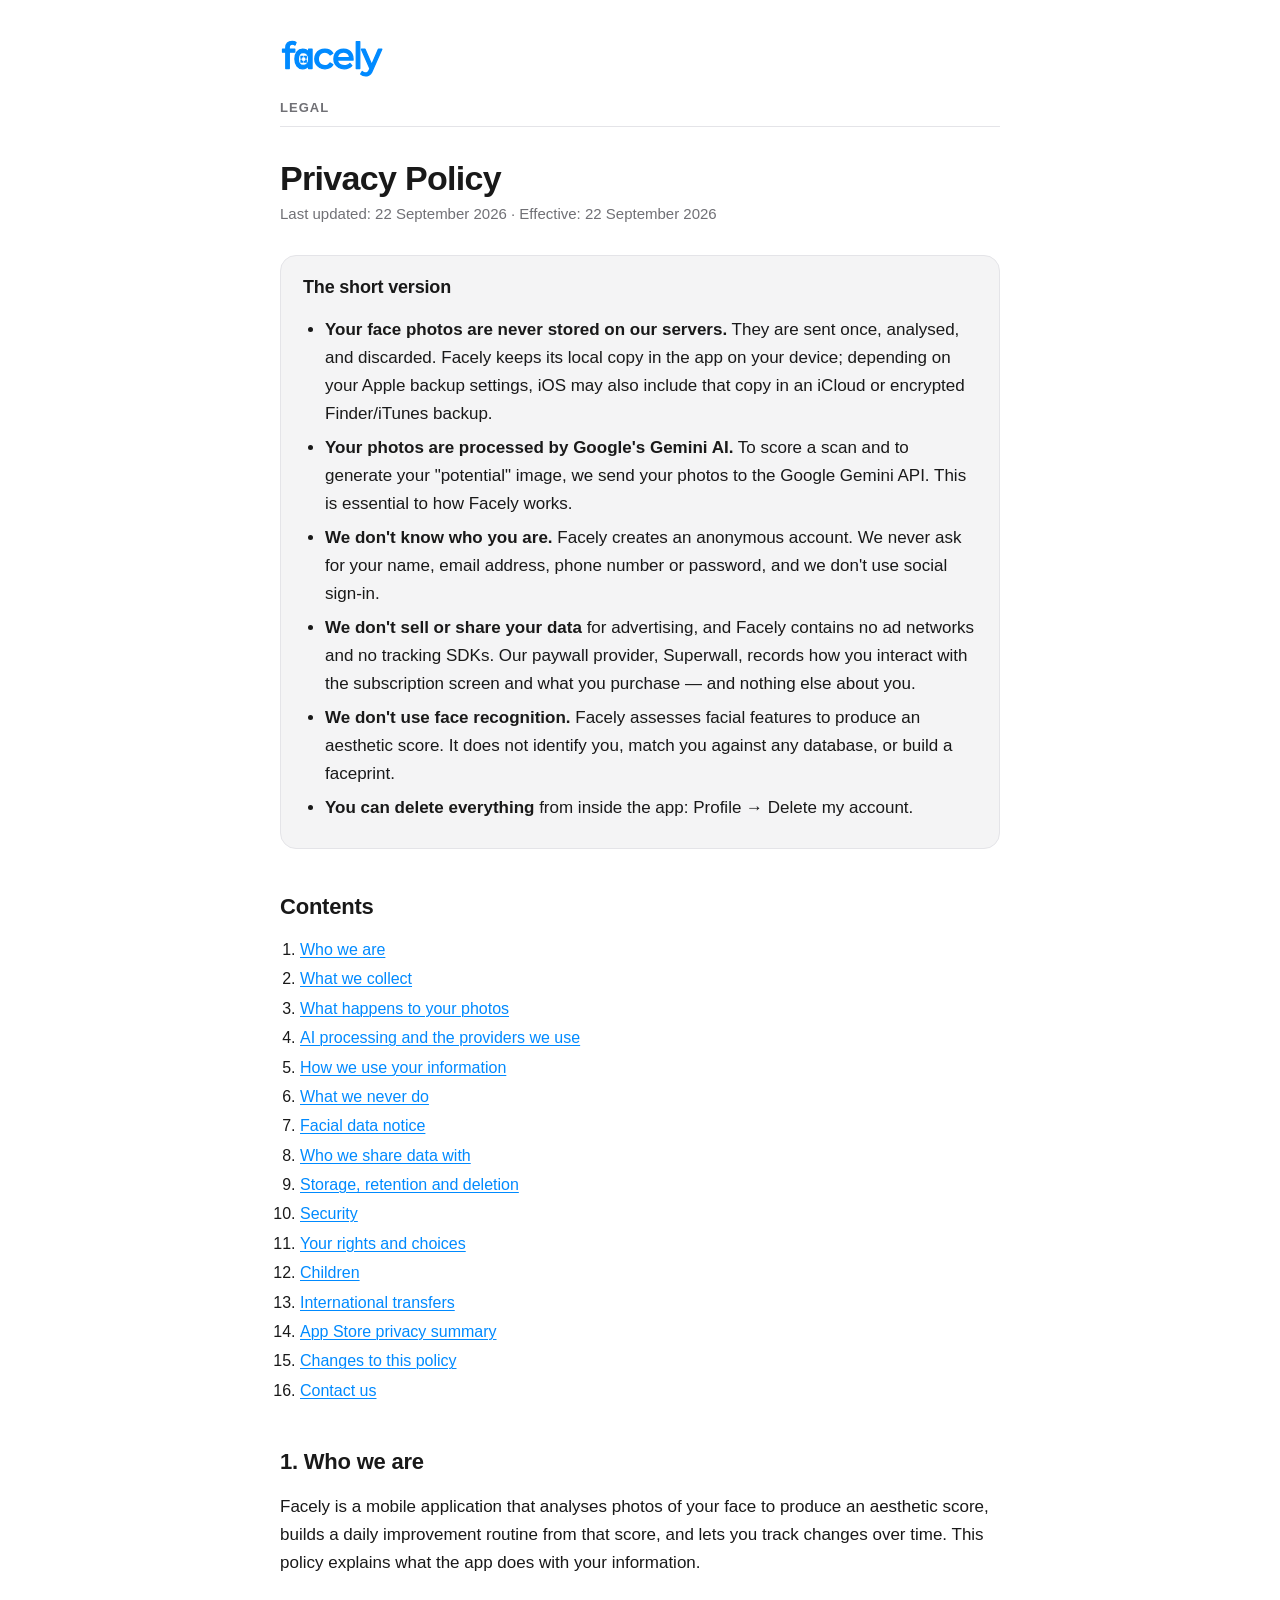
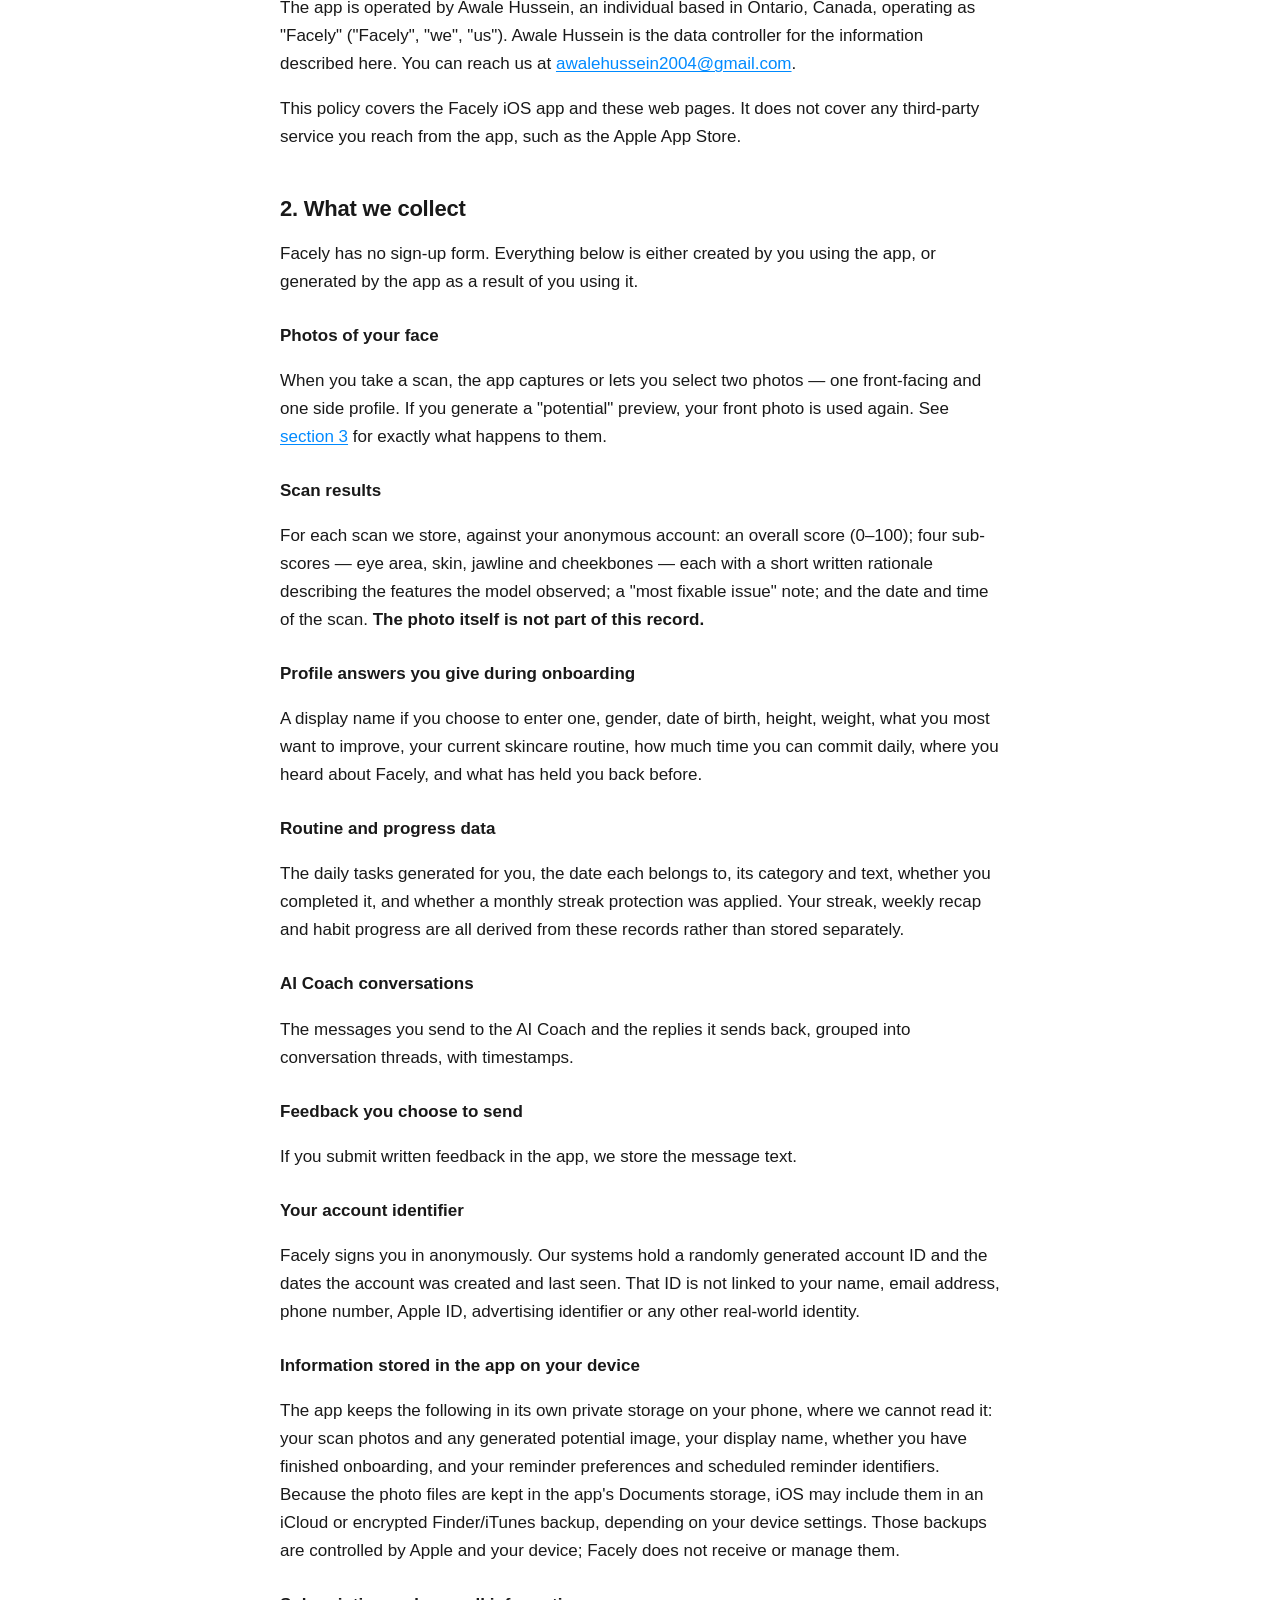
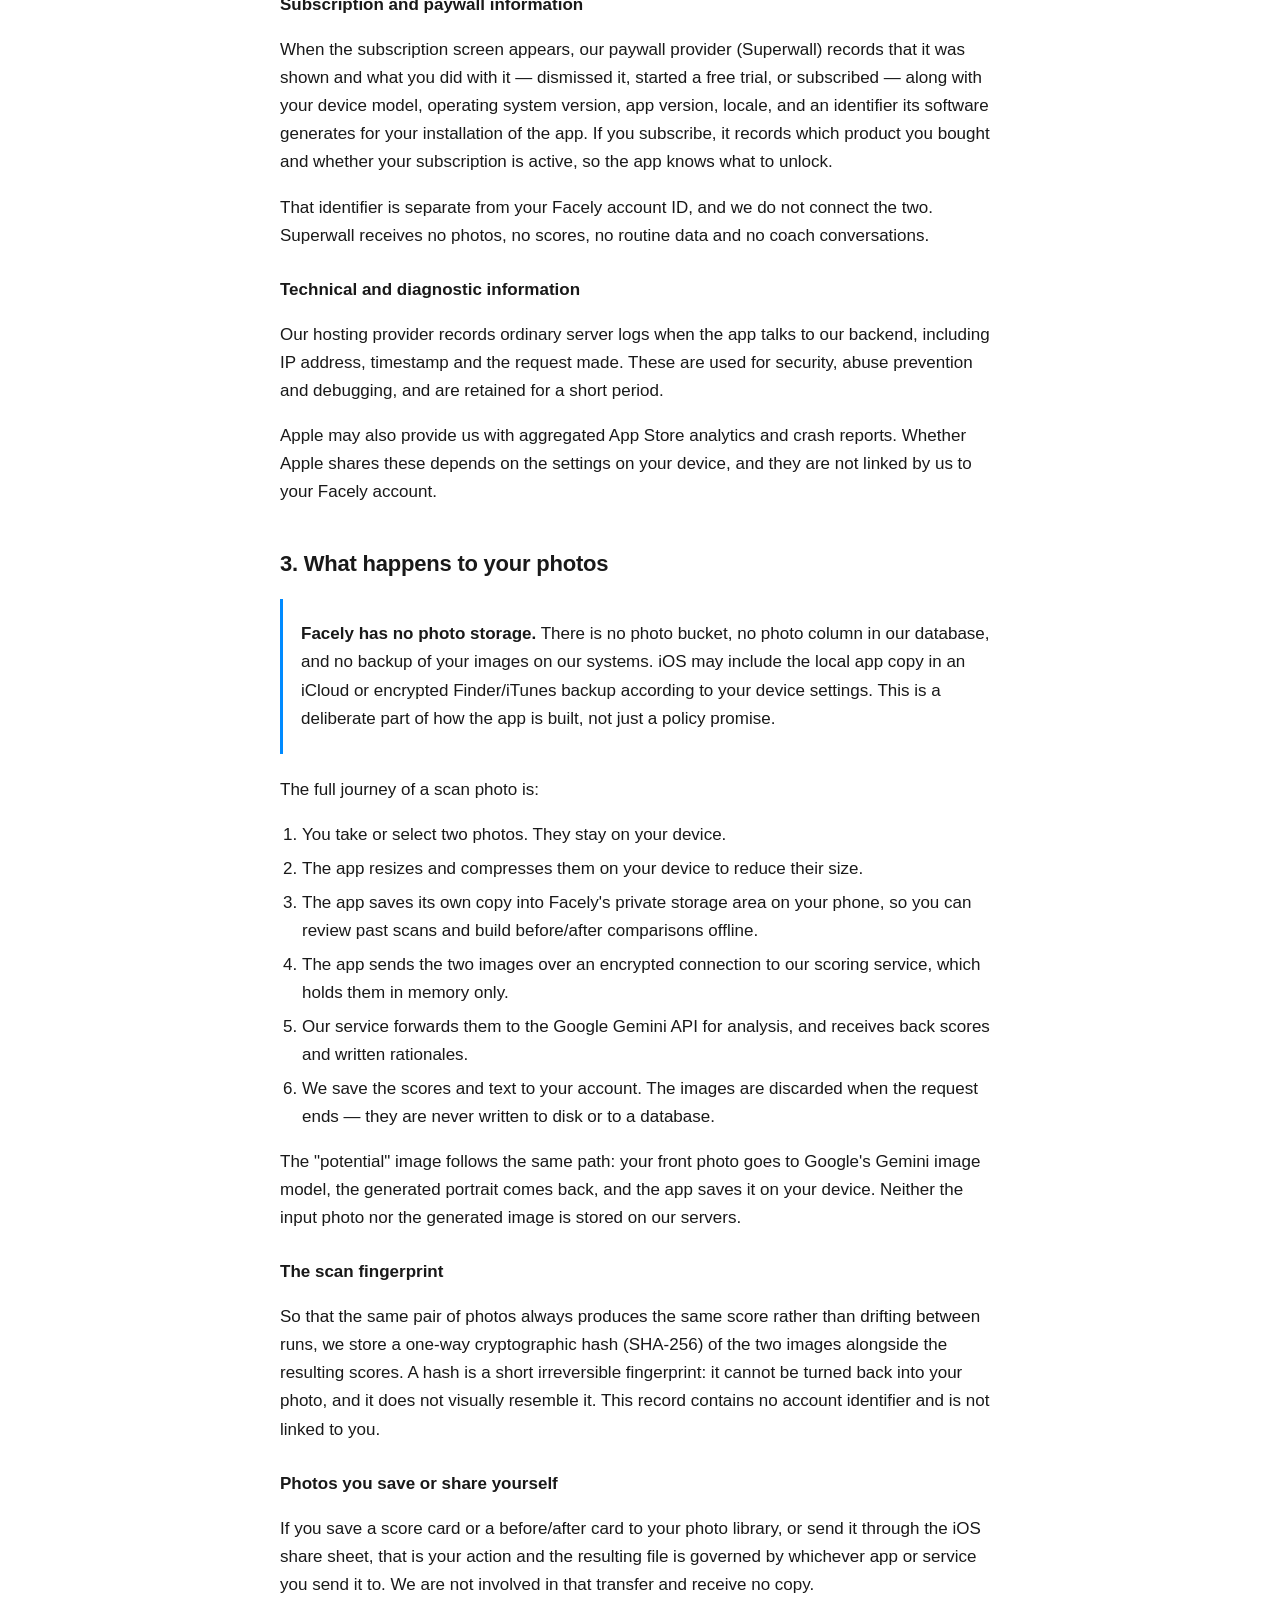
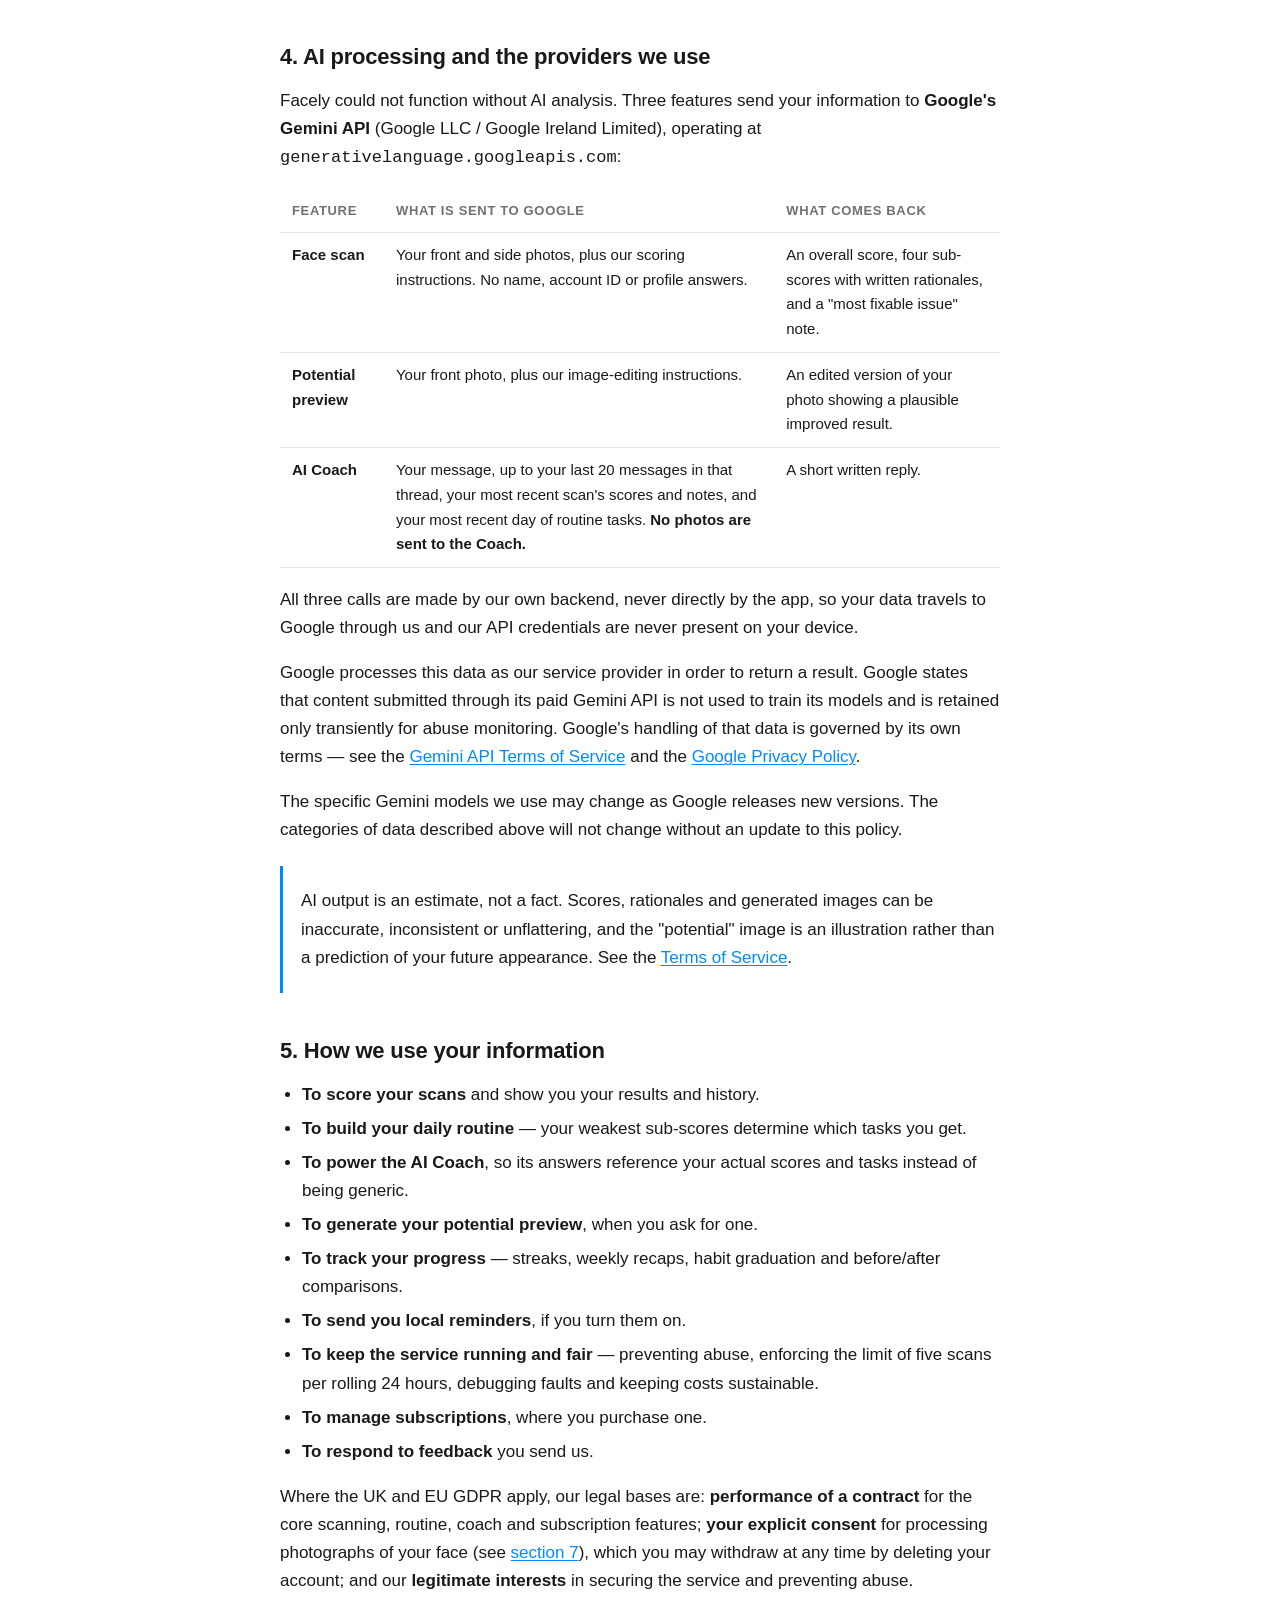
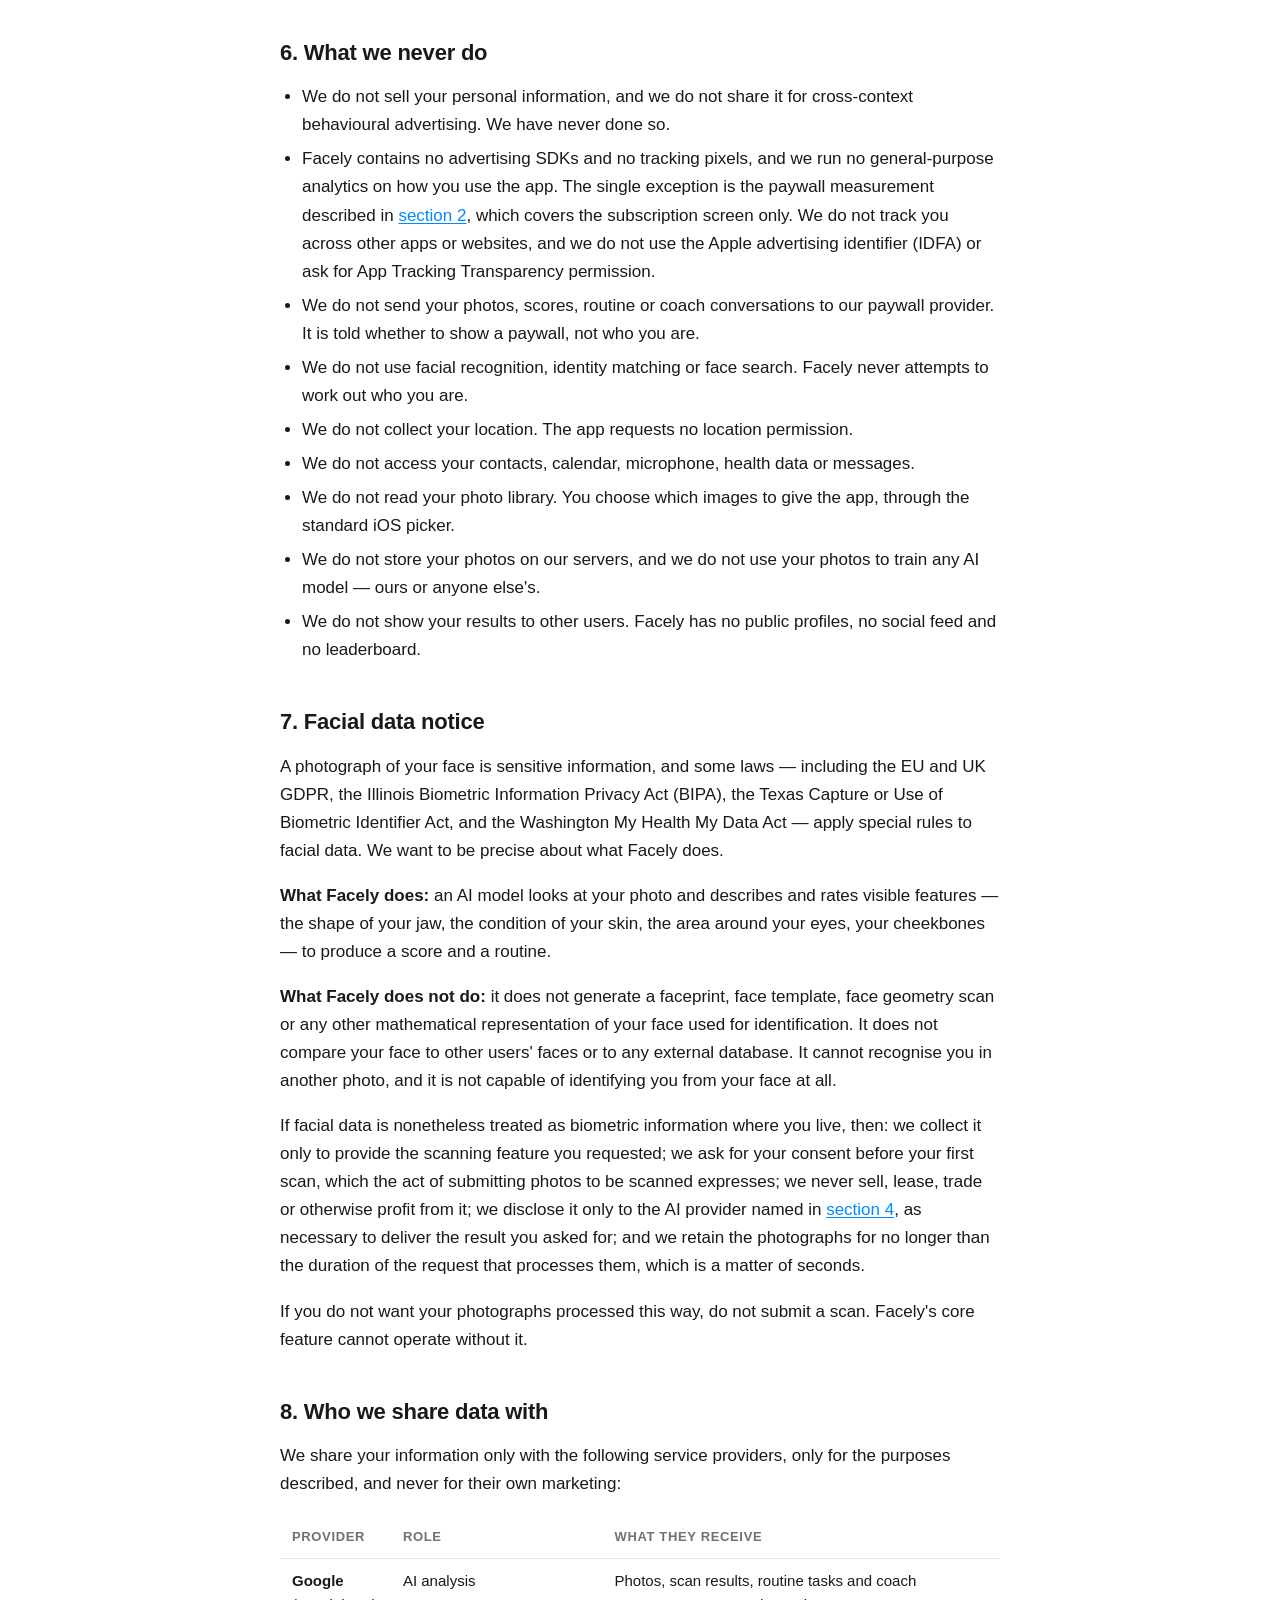
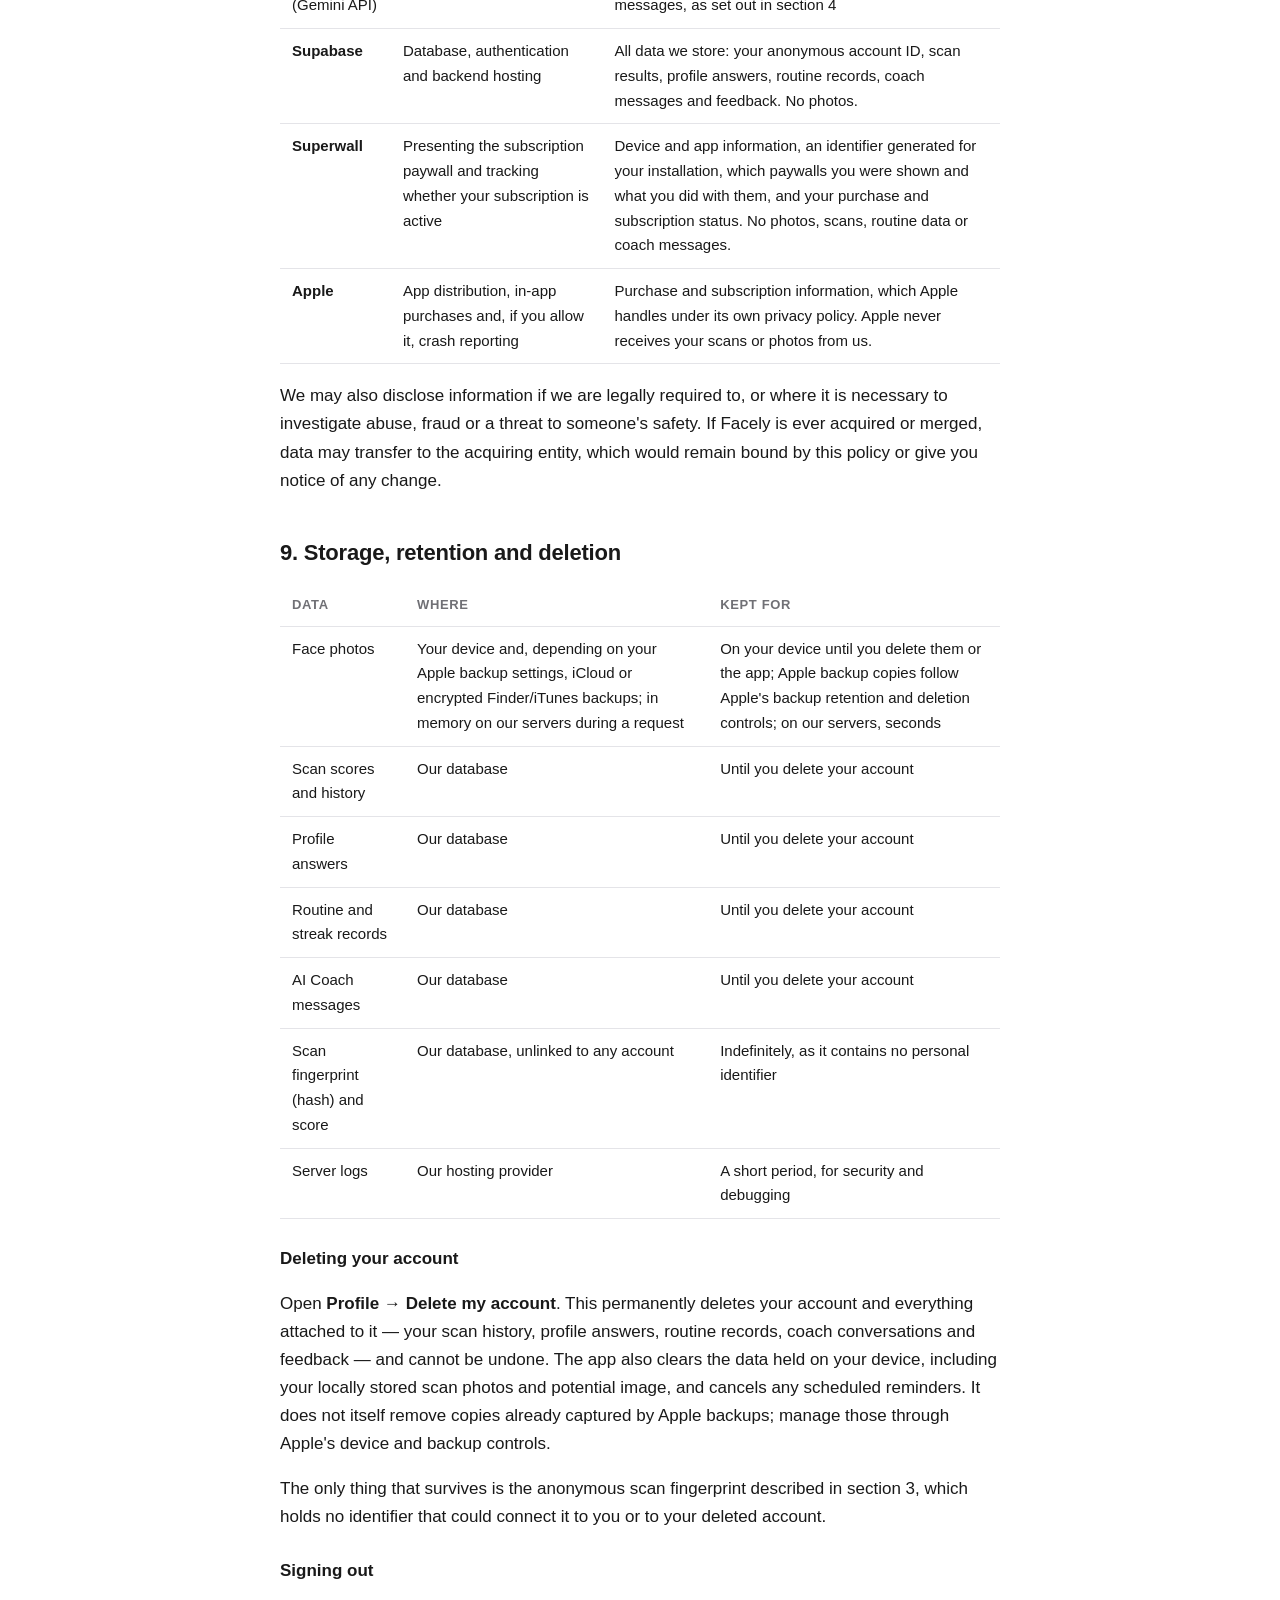
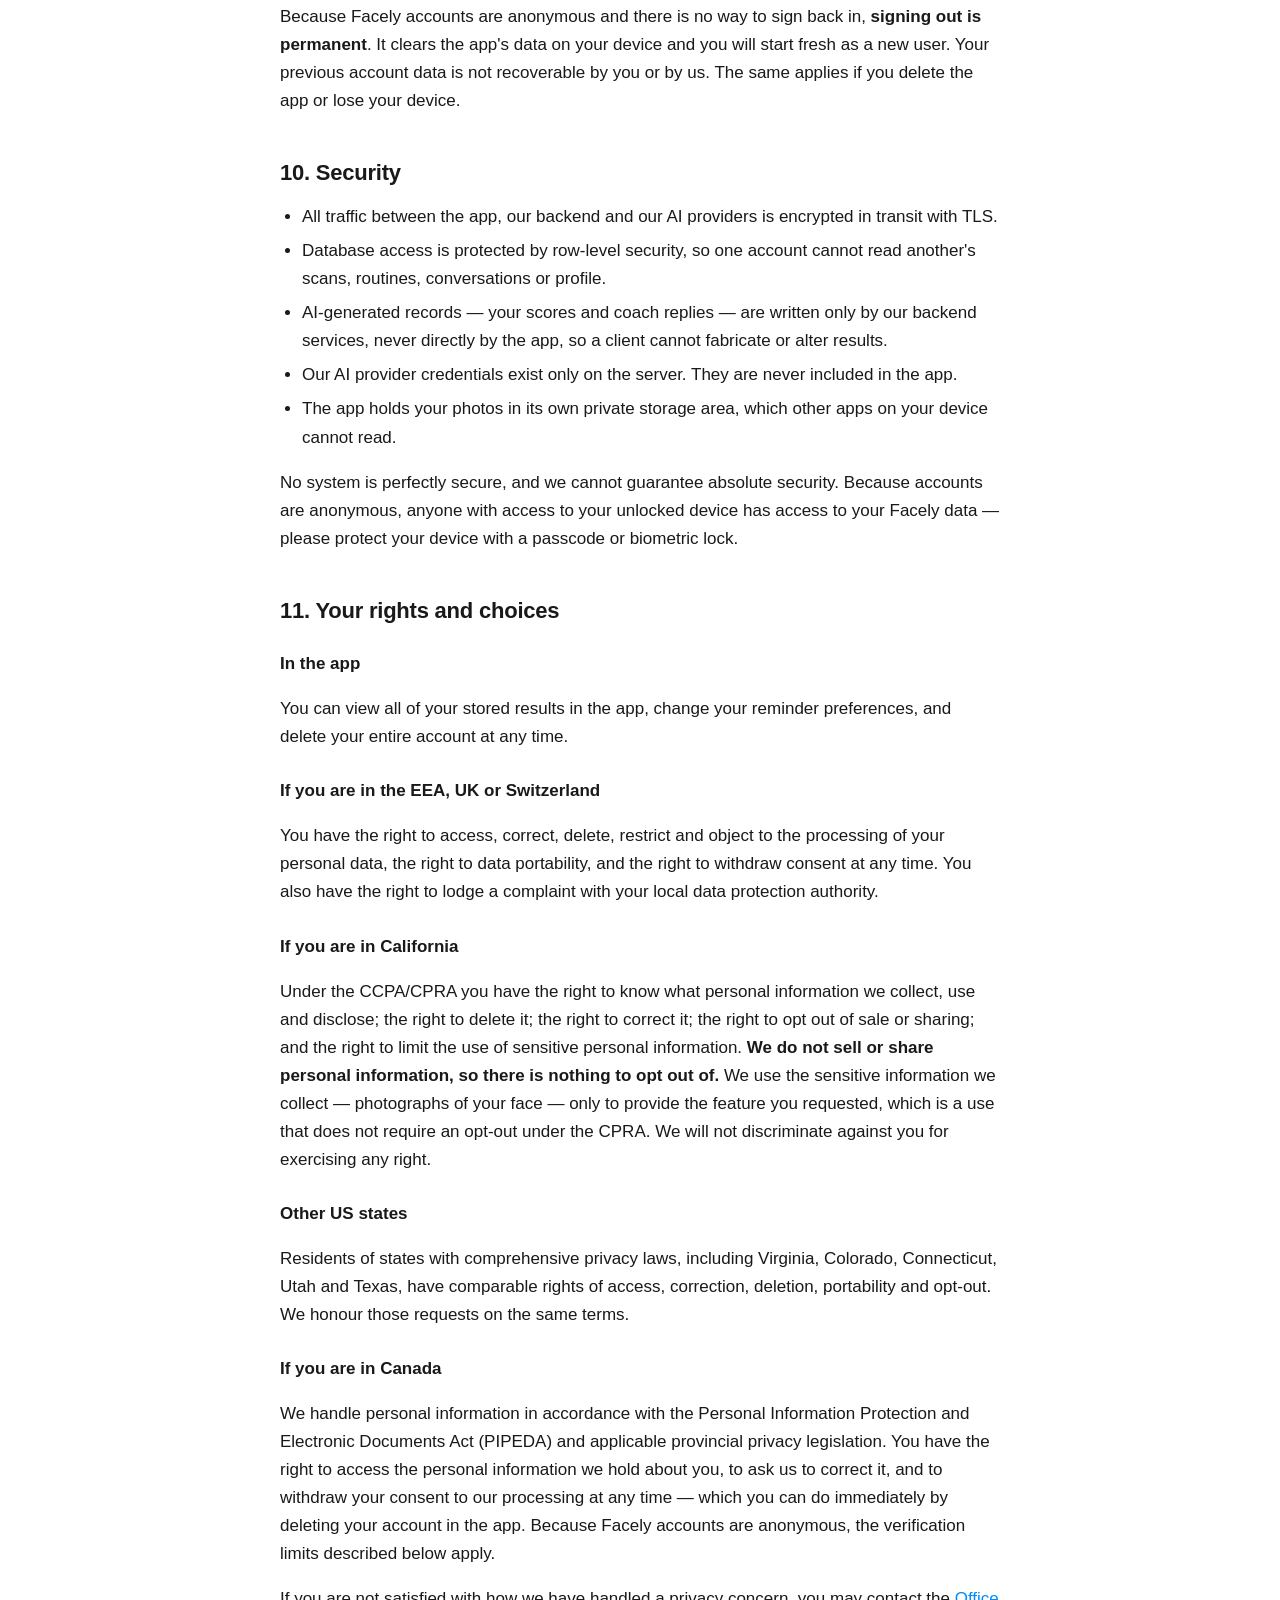
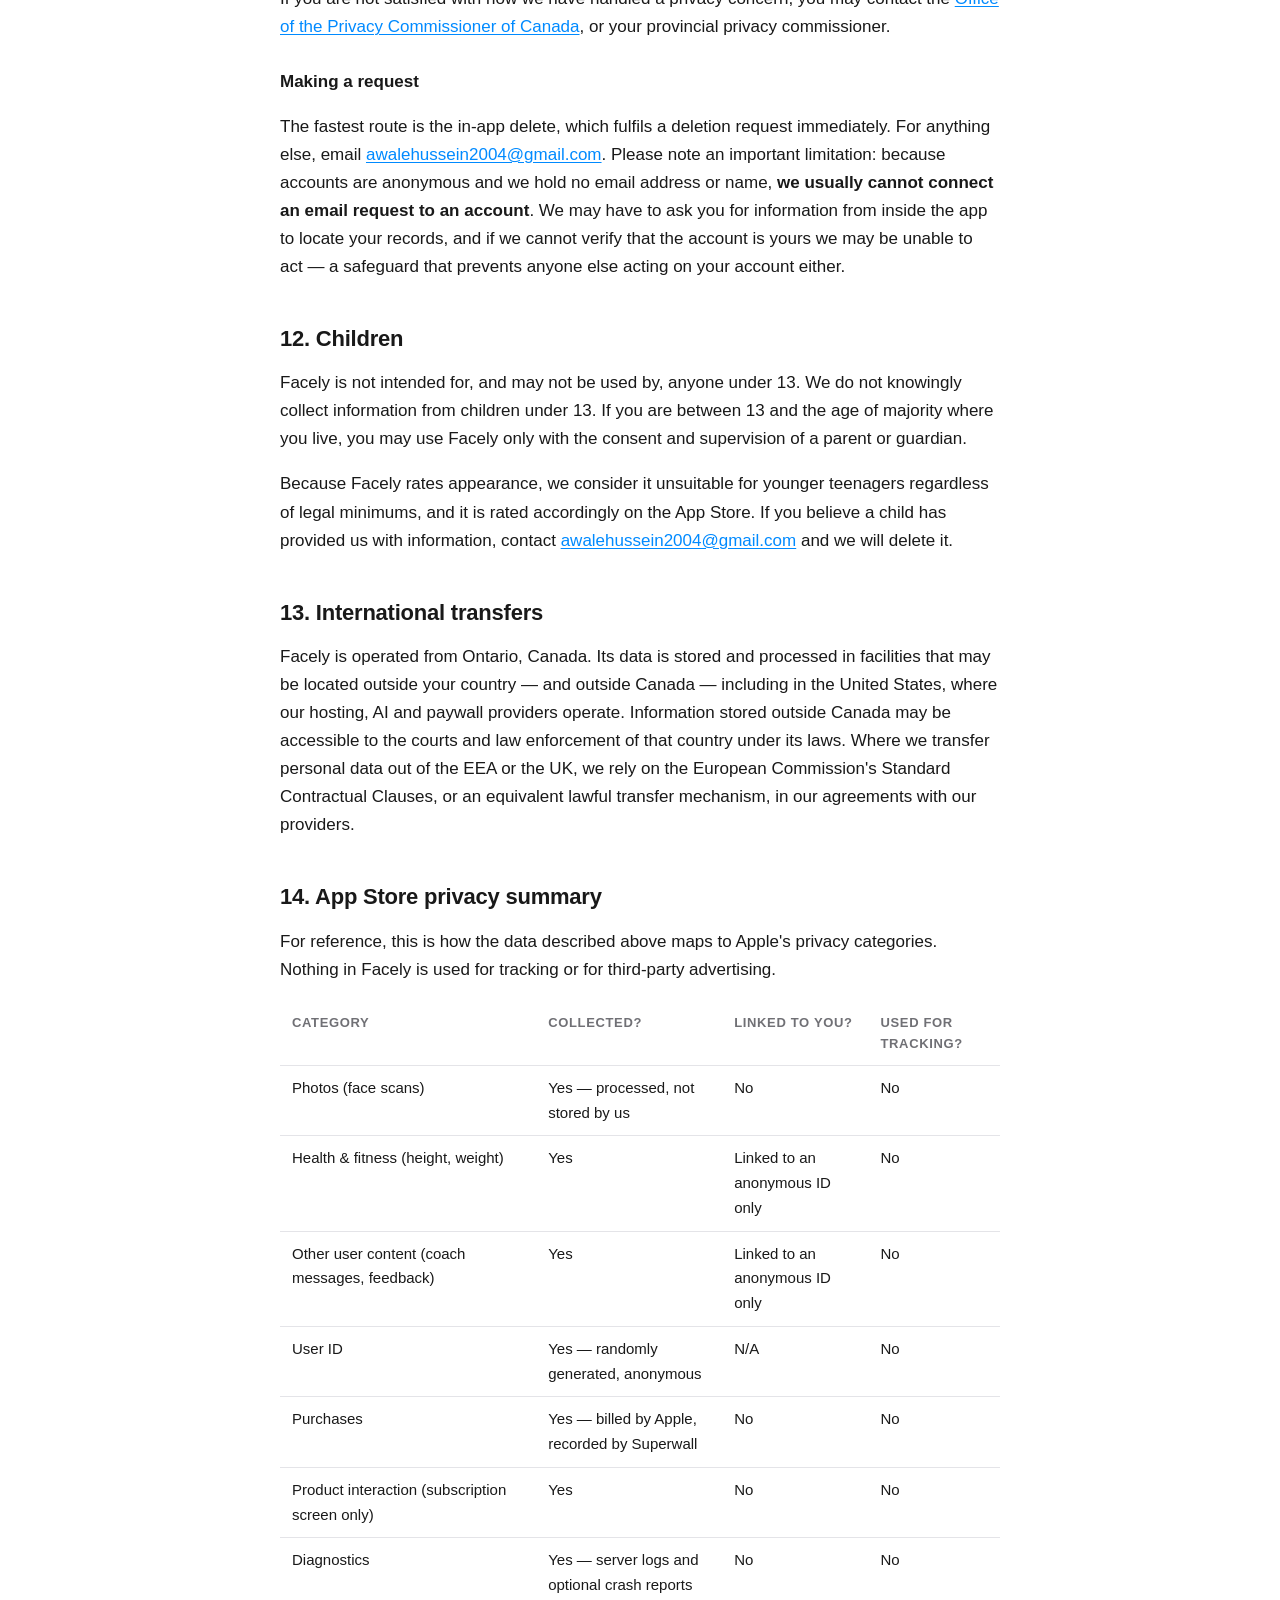
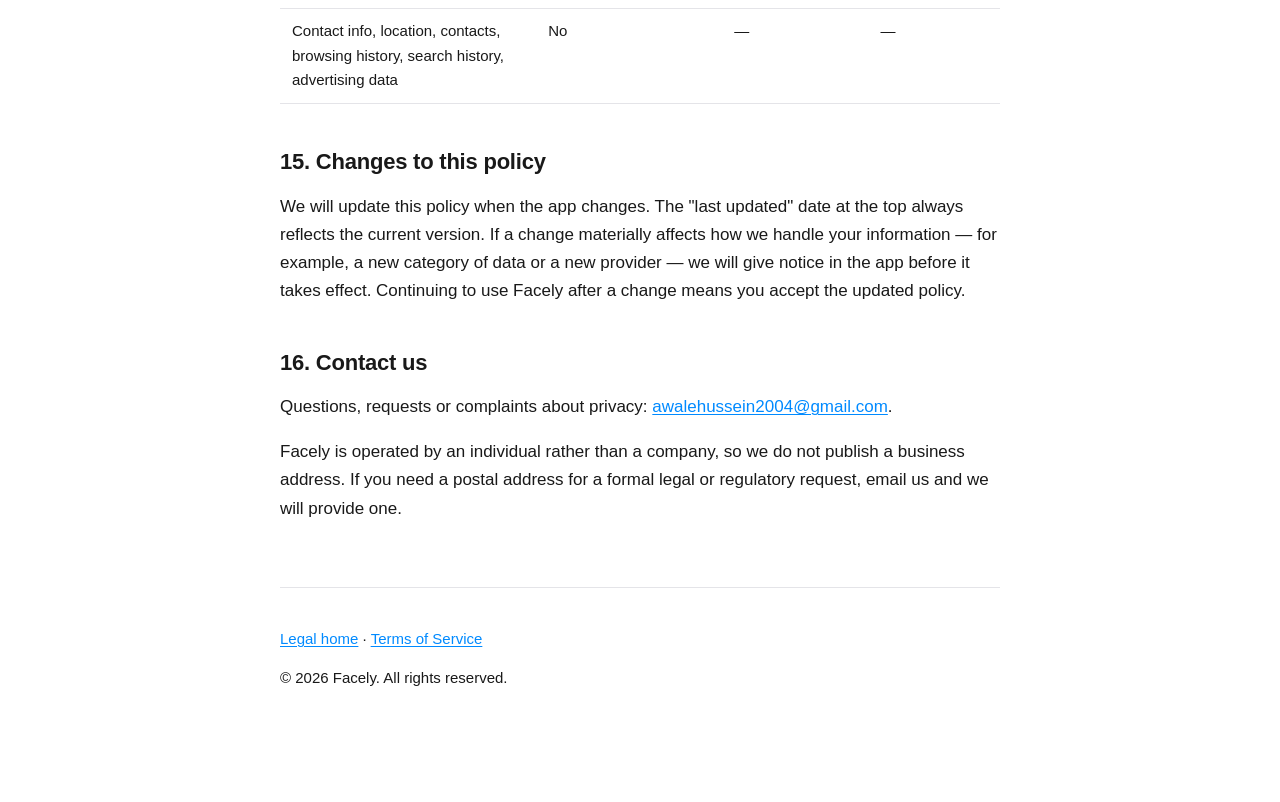
==== commit 8f589488: "Clarify photo backup retention" ====
--- a/privacy.html
+++ b/privacy.html
@@ -21,7 +21,7 @@
 <div class="lede">
   <h2>The short version</h2>
   <ul>
-    <li><strong>Your face photos are never stored on our servers.</strong> They are sent once, analysed, and discarded. The only lasting copy lives in the Facely app on your device.</li>
+    <li><strong>Your face photos are never stored on our servers.</strong> They are sent once, analysed, and discarded. Facely keeps its local copy in the app on your device; depending on your Apple backup settings, iOS may also include that copy in an iCloud or encrypted Finder/iTunes backup.</li>
     <li><strong>Your photos are processed by Google's Gemini AI.</strong> To score a scan and to generate your "potential" image, we send your photos to the Google Gemini API. This is essential to how Facely works.</li>
     <li><strong>We don't know who you are.</strong> Facely creates an anonymous account. We never ask for your name, email address, phone number or password, and we don't use social sign-in.</li>
     <li><strong>We don't sell or share your data</strong> for advertising, and Facely contains no ad networks and no tracking SDKs. Our paywall provider, Superwall, records how you interact with the subscription screen and what you purchase — and nothing else about you.</li>
@@ -81,8 +81,8 @@
 <h3>Your account identifier</h3>
 <p>Facely signs you in anonymously. Our systems hold a randomly generated account ID and the dates the account was created and last seen. That ID is not linked to your name, email address, phone number, Apple ID, advertising identifier or any other real-world identity.</p>
 
-<h3>Information stored only on your device</h3>
-<p>The app keeps the following in its own storage on your phone, where we cannot read it: your scan photos and any generated potential image, your display name, whether you have finished onboarding, and your reminder preferences and scheduled reminder identifiers.</p>
+<h3>Information stored in the app on your device</h3>
+<p>The app keeps the following in its own private storage on your phone, where we cannot read it: your scan photos and any generated potential image, your display name, whether you have finished onboarding, and your reminder preferences and scheduled reminder identifiers. Because the photo files are kept in the app's Documents storage, iOS may include them in an iCloud or encrypted Finder/iTunes backup, depending on your device settings. Those backups are controlled by Apple and your device; Facely does not receive or manage them.</p>
 
 <h3>Subscription and paywall information</h3>
 <p>When the subscription screen appears, our paywall provider (Superwall) records that it was shown and what you did with it — dismissed it, started a free trial, or subscribed — along with your device model, operating system version, app version, locale, and an identifier its software generates for your installation of the app. If you subscribe, it records which product you bought and whether your subscription is active, so the app knows what to unlock.</p>
@@ -94,7 +94,7 @@
 
 <h2 id="photos">3. What happens to your photos</h2>
 <div class="callout">
-  <p><strong>Facely has no photo storage.</strong> There is no photo bucket, no photo column in our database, and no backup containing your images. This is a deliberate part of how the app is built, not just a policy promise.</p>
+  <p><strong>Facely has no photo storage.</strong> There is no photo bucket, no photo column in our database, and no backup of your images on our systems. iOS may include the local app copy in an iCloud or encrypted Finder/iTunes backup according to your device settings. This is a deliberate part of how the app is built, not just a policy promise.</p>
 </div>
 <p>The full journey of a scan photo is:</p>
 <ol>
@@ -191,7 +191,7 @@
 <h2 id="retention">9. Storage, retention and deletion</h2>
 <table>
   <tr><th>Data</th><th>Where</th><th>Kept for</th></tr>
-  <tr><td>Face photos</td><td>Your device only; in memory on our servers during a request</td><td>On your device until you delete them or the app; on our servers, seconds</td></tr>
+  <tr><td>Face photos</td><td>Your device and, depending on your Apple backup settings, iCloud or encrypted Finder/iTunes backups; in memory on our servers during a request</td><td>On your device until you delete them or the app; Apple backup copies follow Apple's backup retention and deletion controls; on our servers, seconds</td></tr>
   <tr><td>Scan scores and history</td><td>Our database</td><td>Until you delete your account</td></tr>
   <tr><td>Profile answers</td><td>Our database</td><td>Until you delete your account</td></tr>
   <tr><td>Routine and streak records</td><td>Our database</td><td>Until you delete your account</td></tr>
@@ -201,7 +201,7 @@
 </table>
 
 <h3>Deleting your account</h3>
-<p>Open <strong>Profile → Delete my account</strong>. This permanently deletes your account and everything attached to it — your scan history, profile answers, routine records, coach conversations and feedback — and cannot be undone. The app also clears the data held on your device, including your locally stored scan photos and potential image, and cancels any scheduled reminders.</p>
+<p>Open <strong>Profile → Delete my account</strong>. This permanently deletes your account and everything attached to it — your scan history, profile answers, routine records, coach conversations and feedback — and cannot be undone. The app also clears the data held on your device, including your locally stored scan photos and potential image, and cancels any scheduled reminders. It does not itself remove copies already captured by Apple backups; manage those through Apple's device and backup controls.</p>
 <p>The only thing that survives is the anonymous scan fingerprint described in section 3, which holds no identifier that could connect it to you or to your deleted account.</p>
 
 <h3>Signing out</h3>
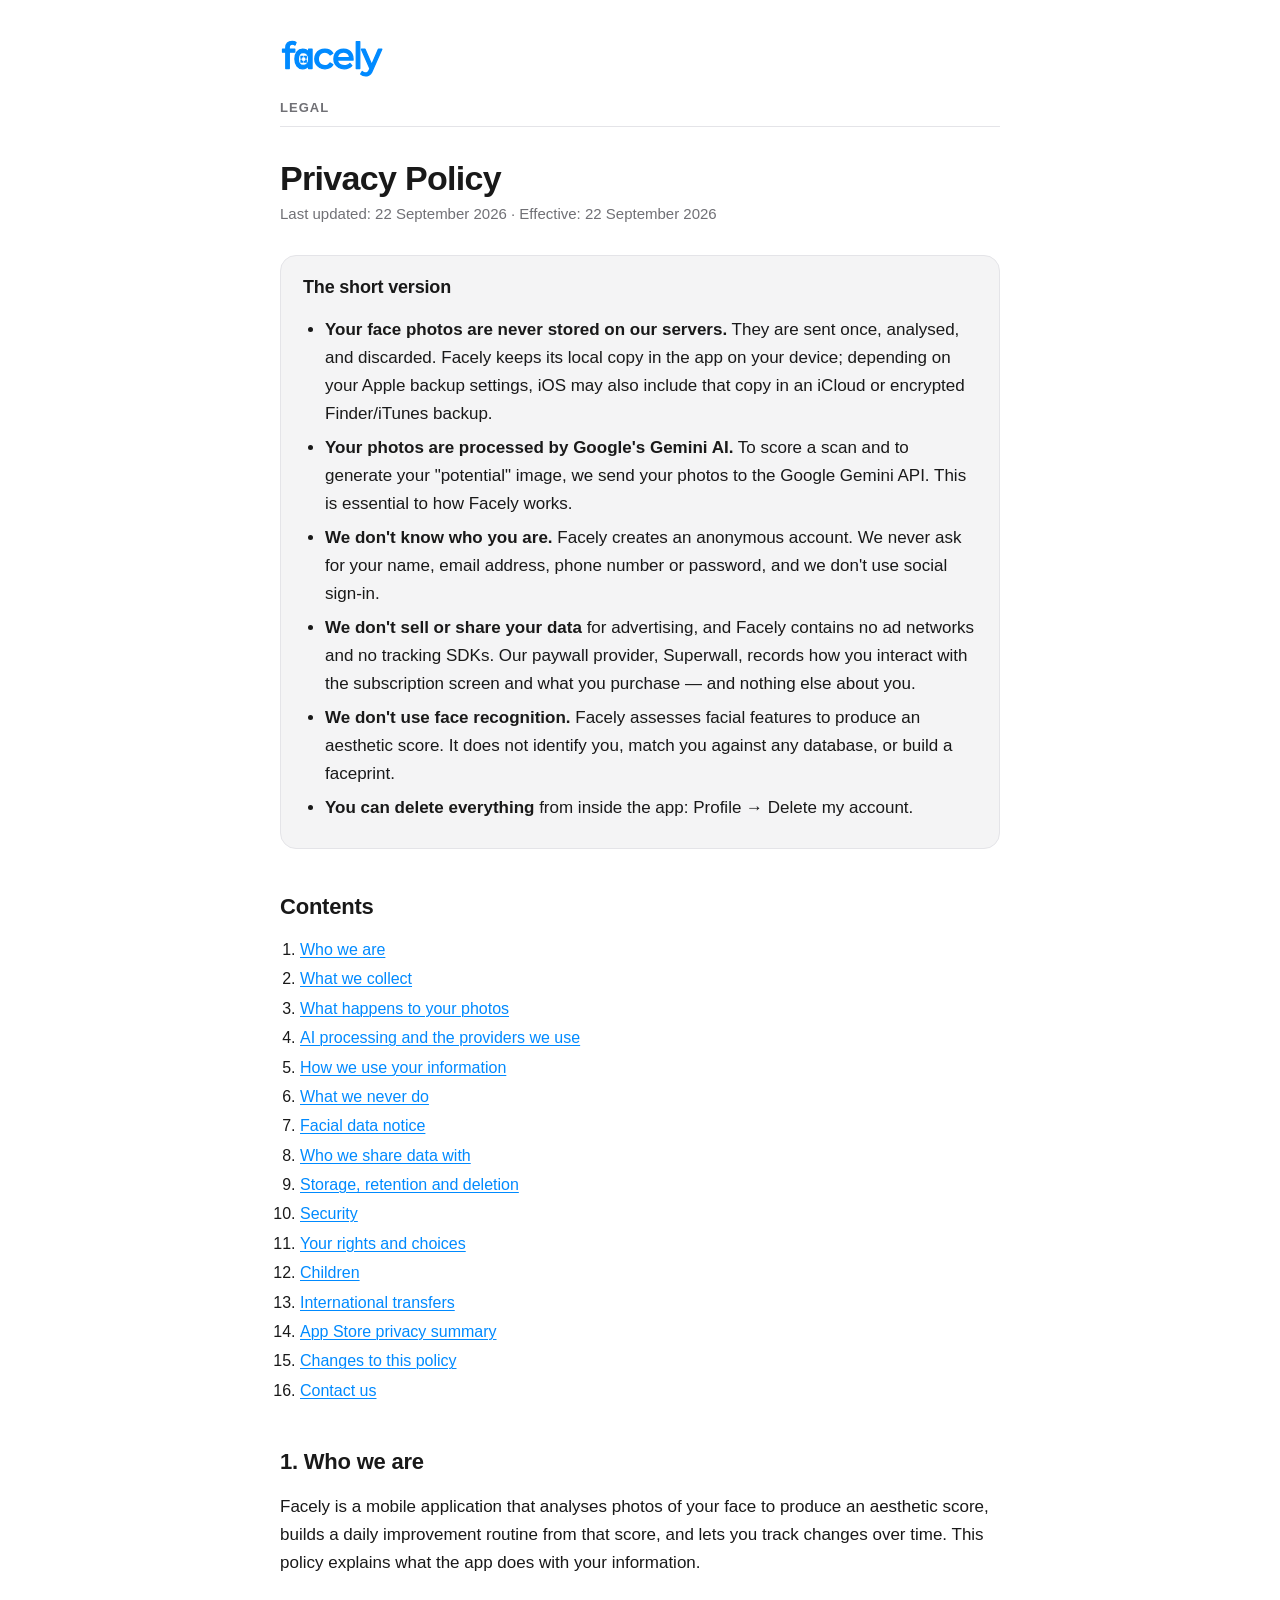
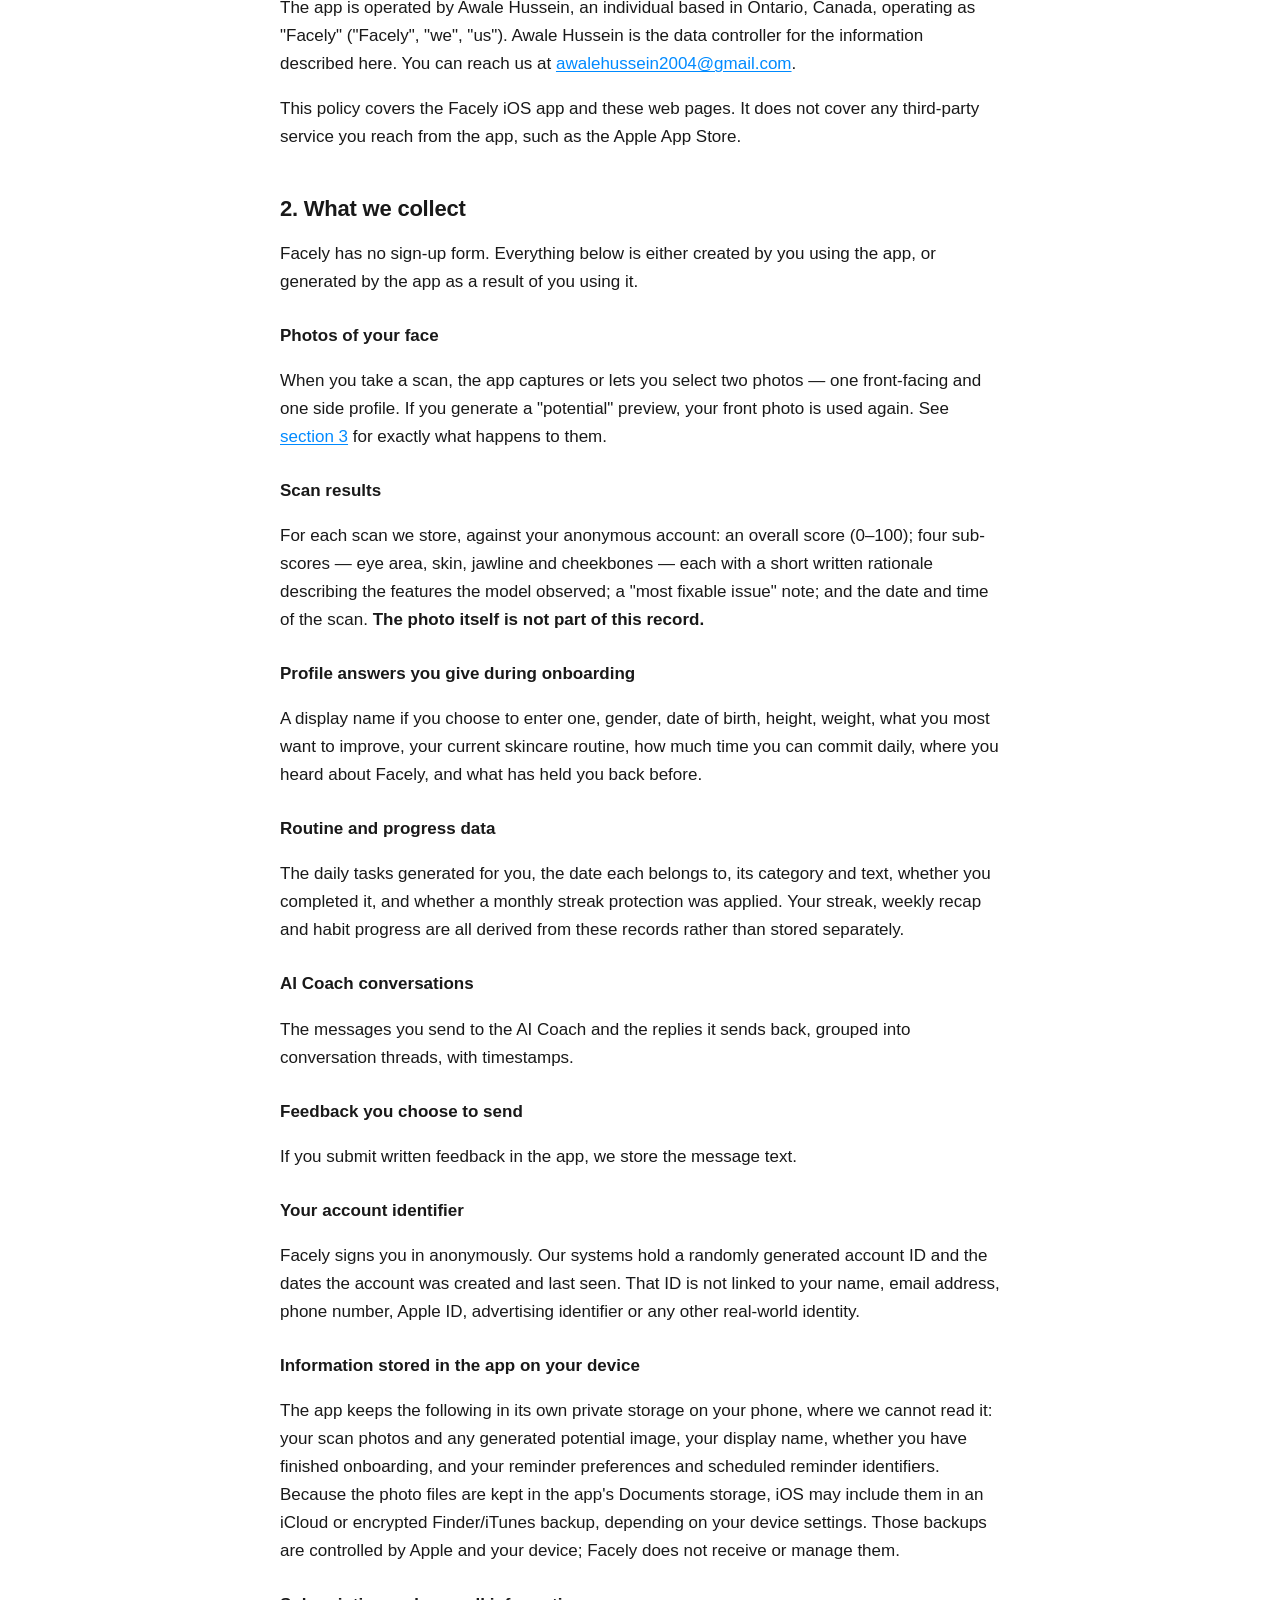
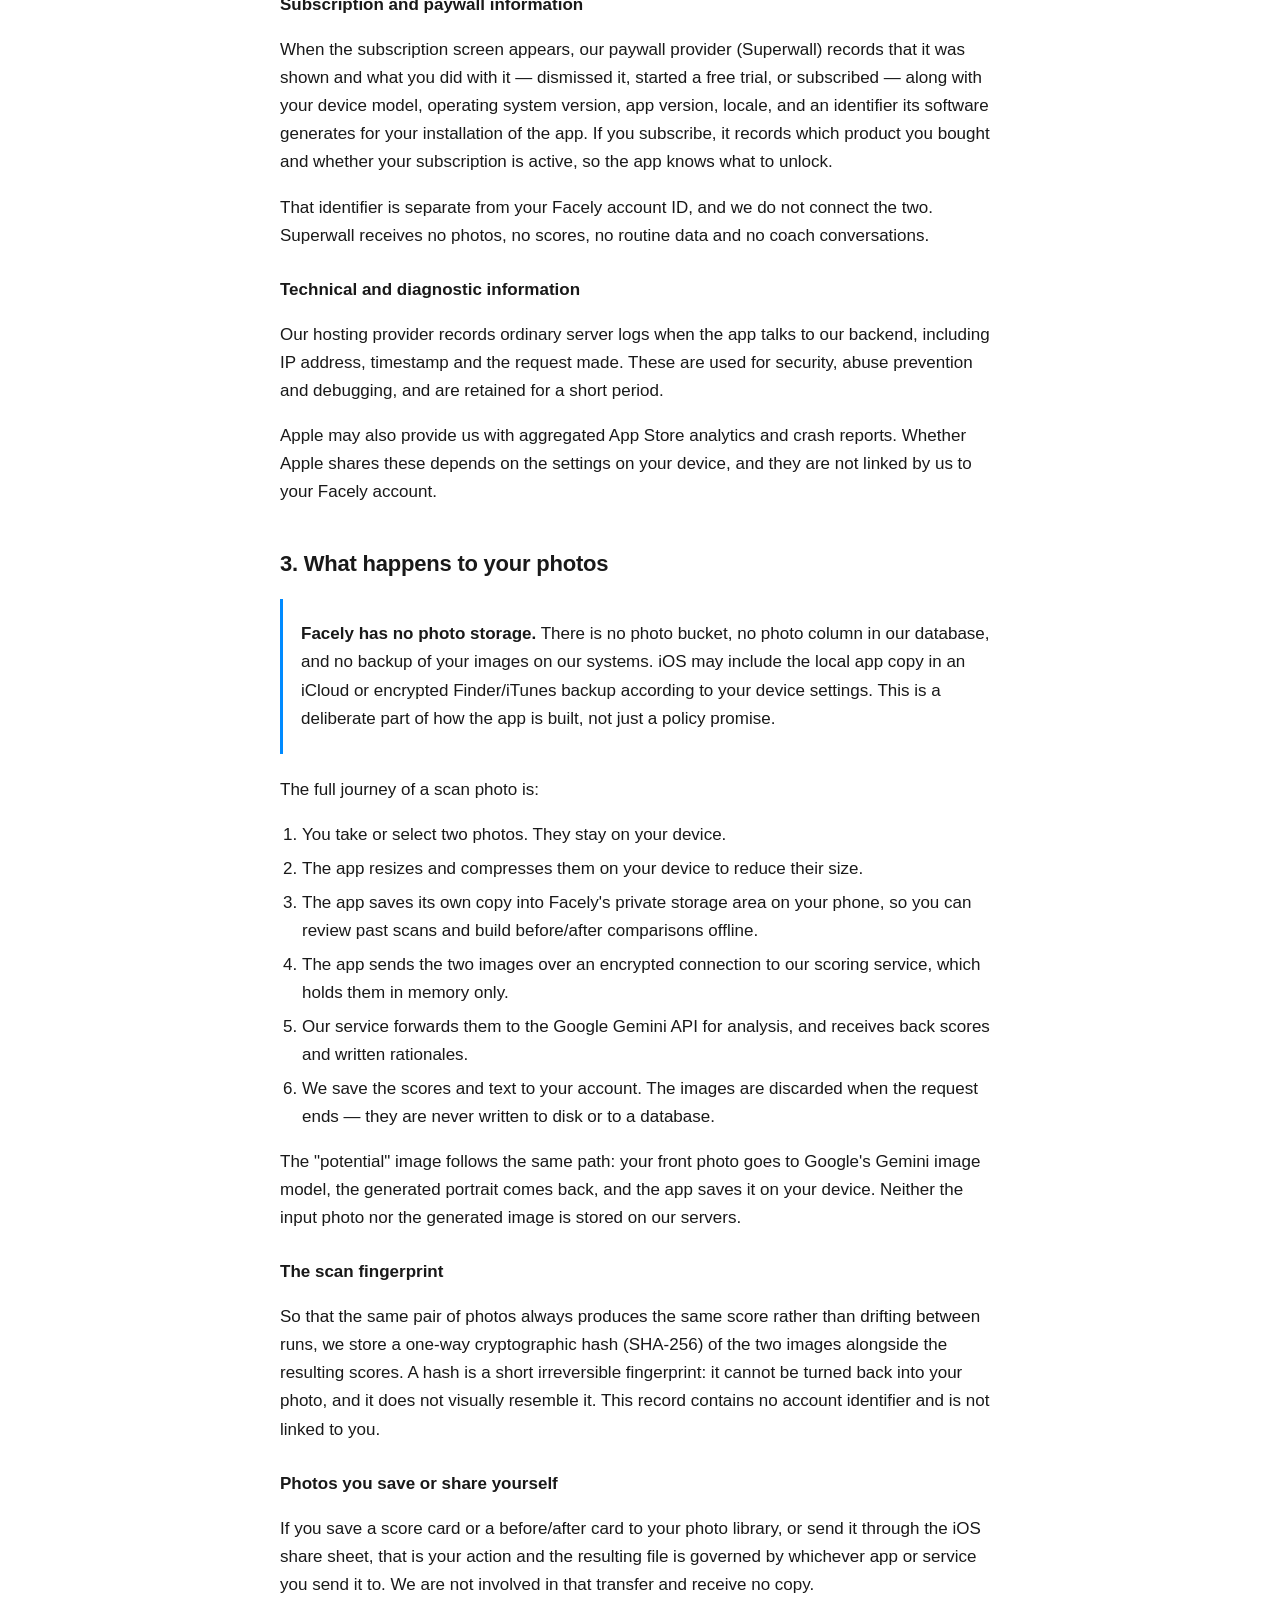
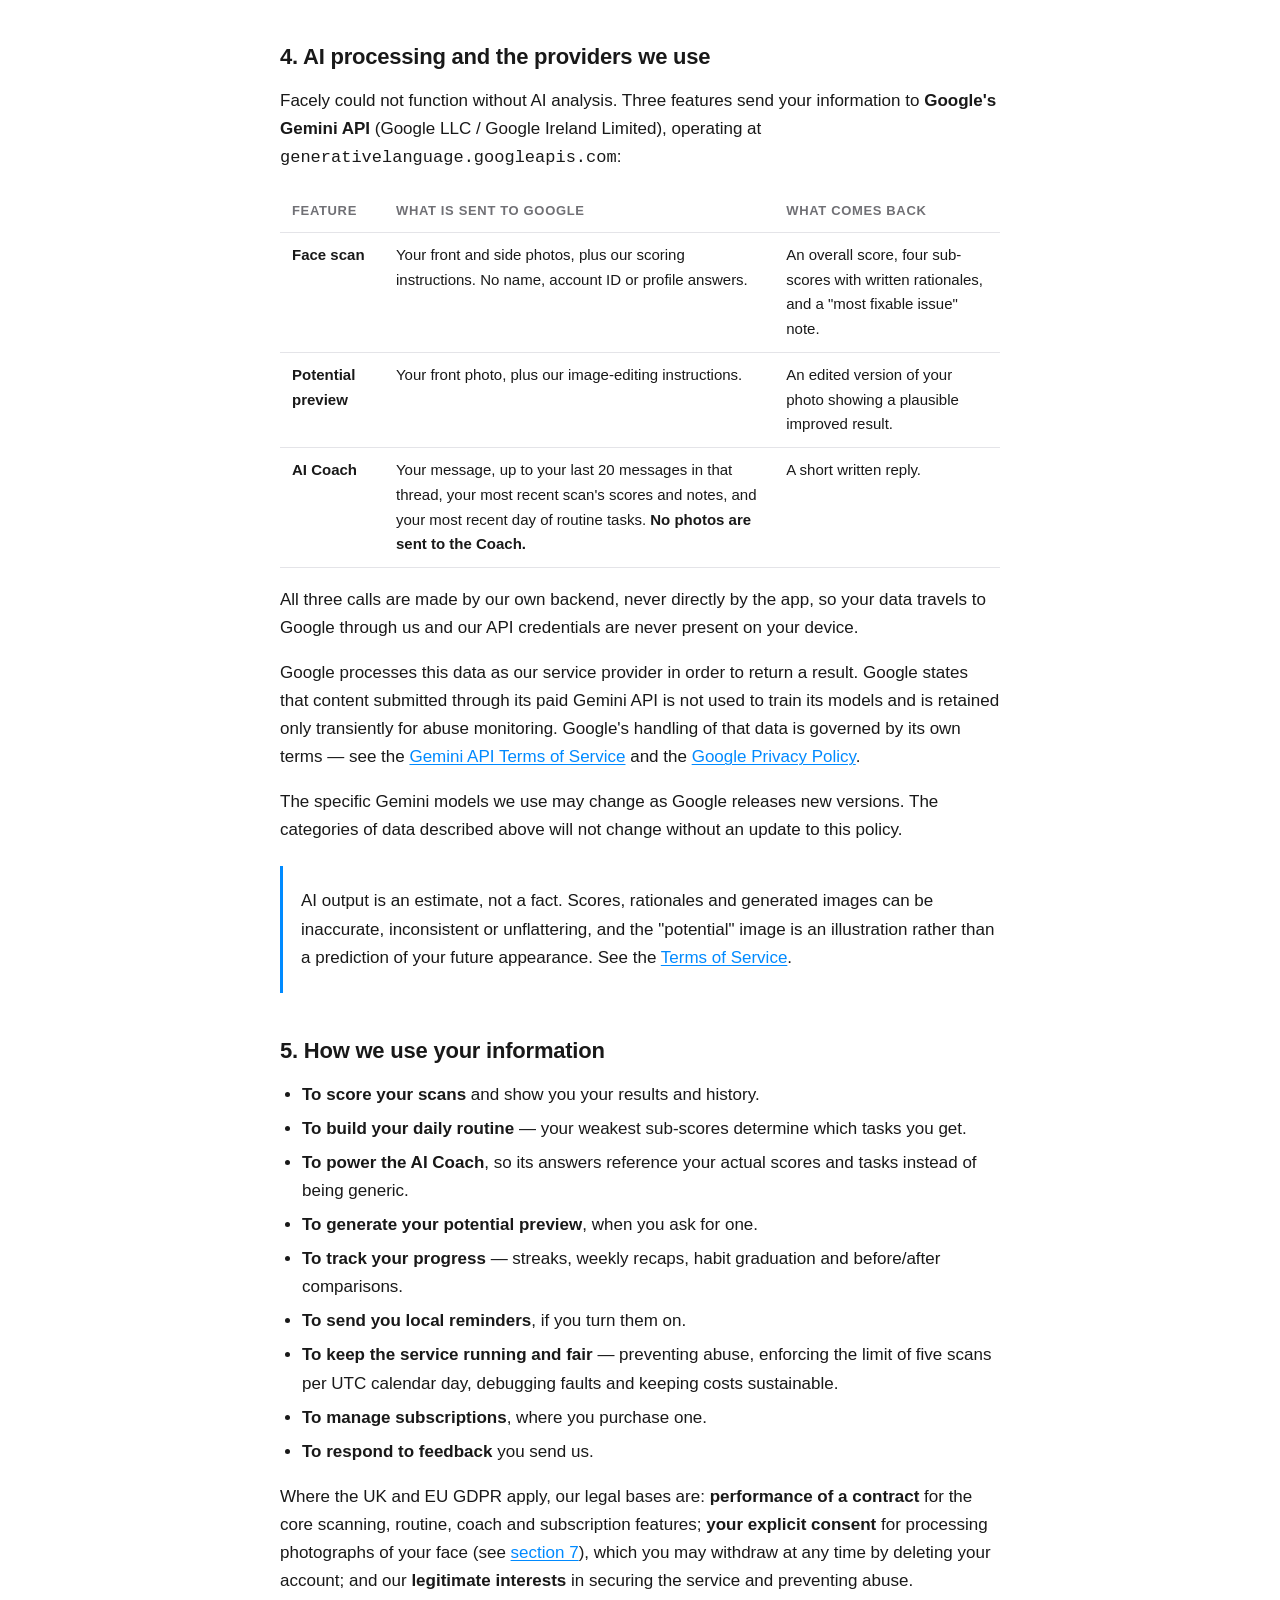
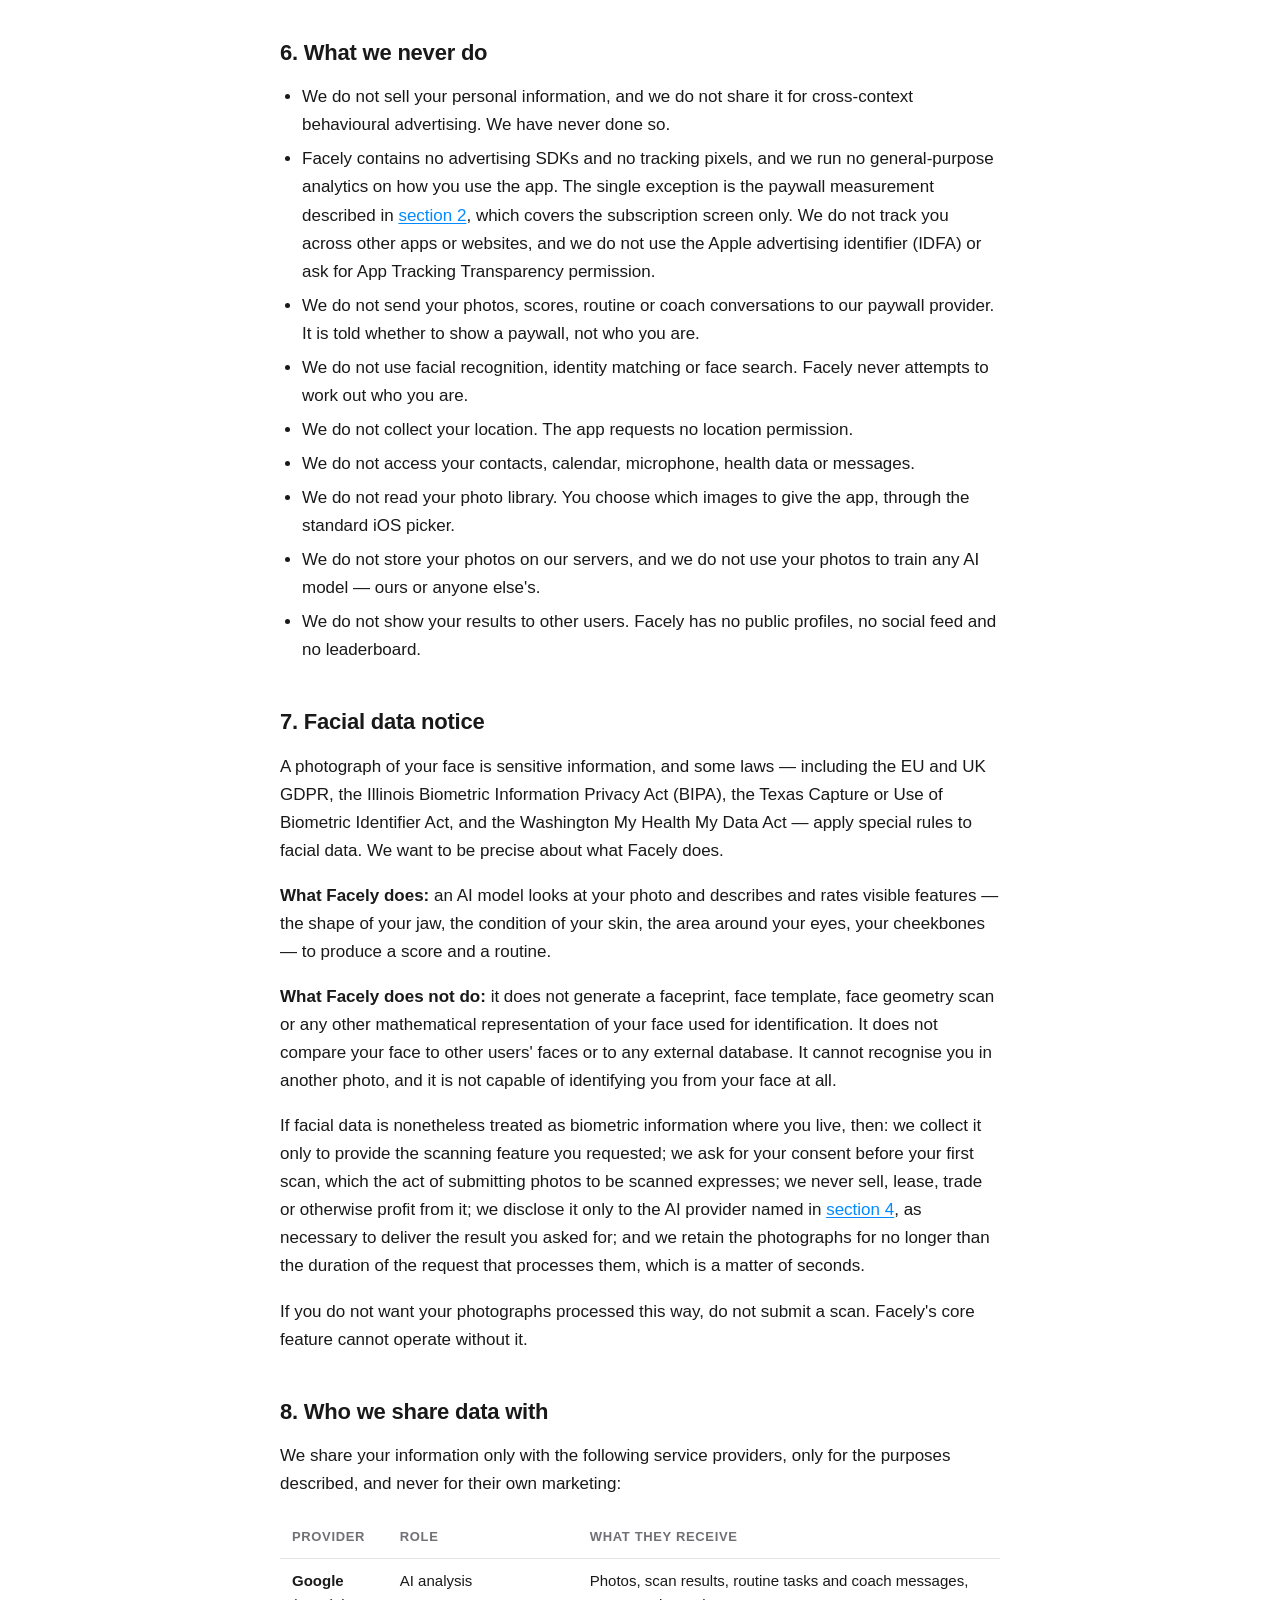
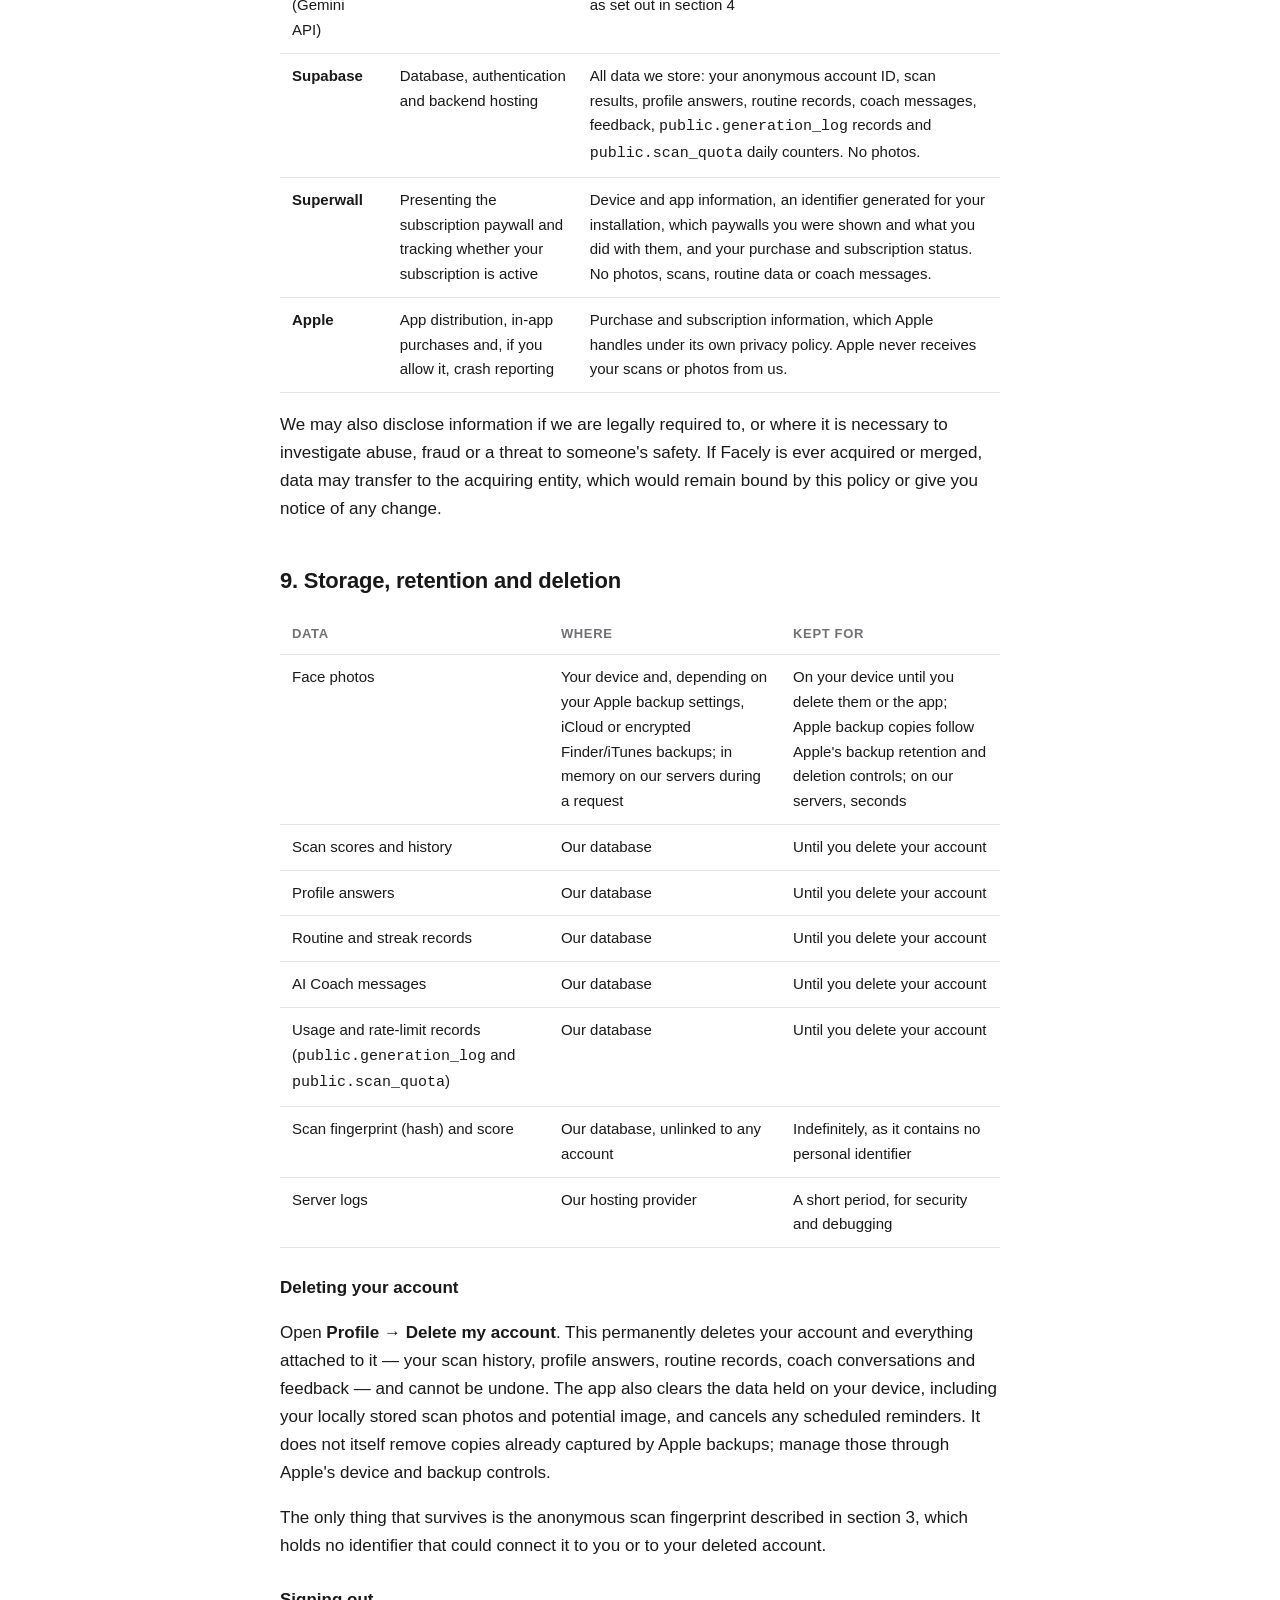
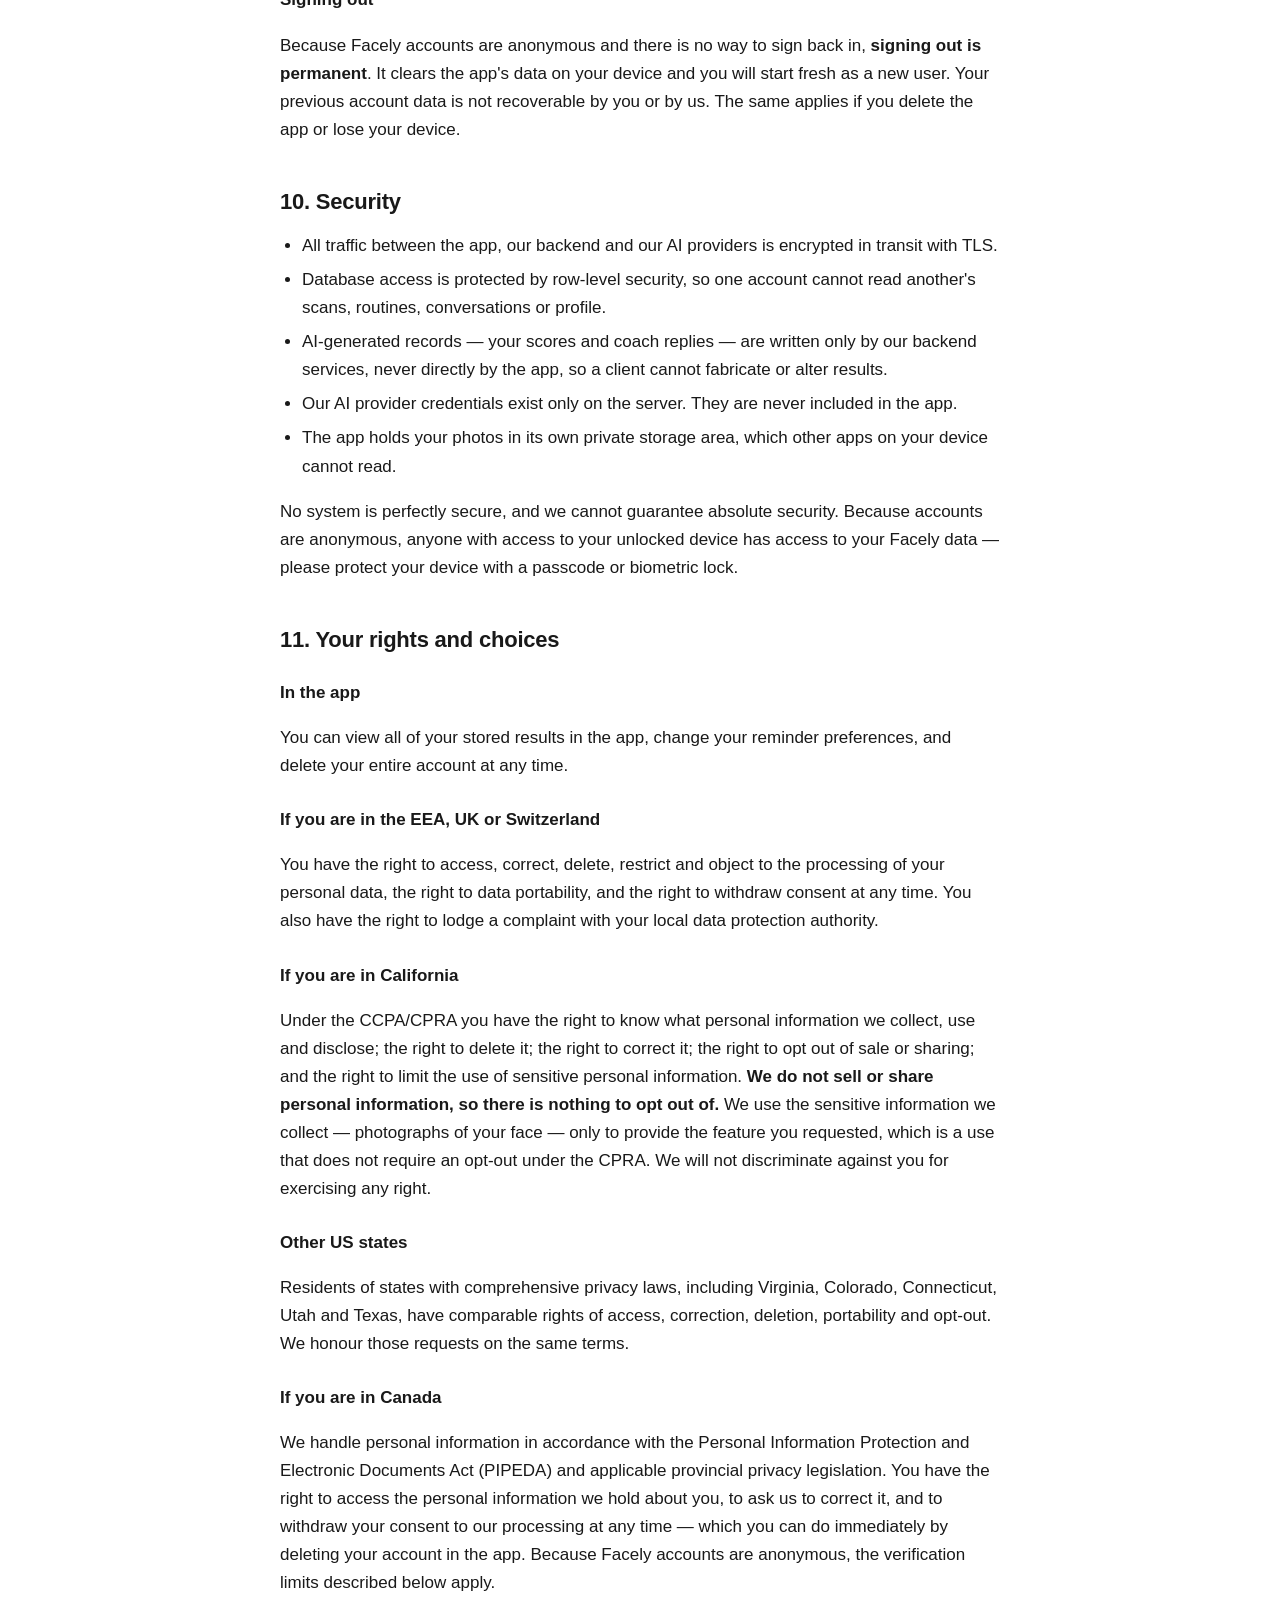
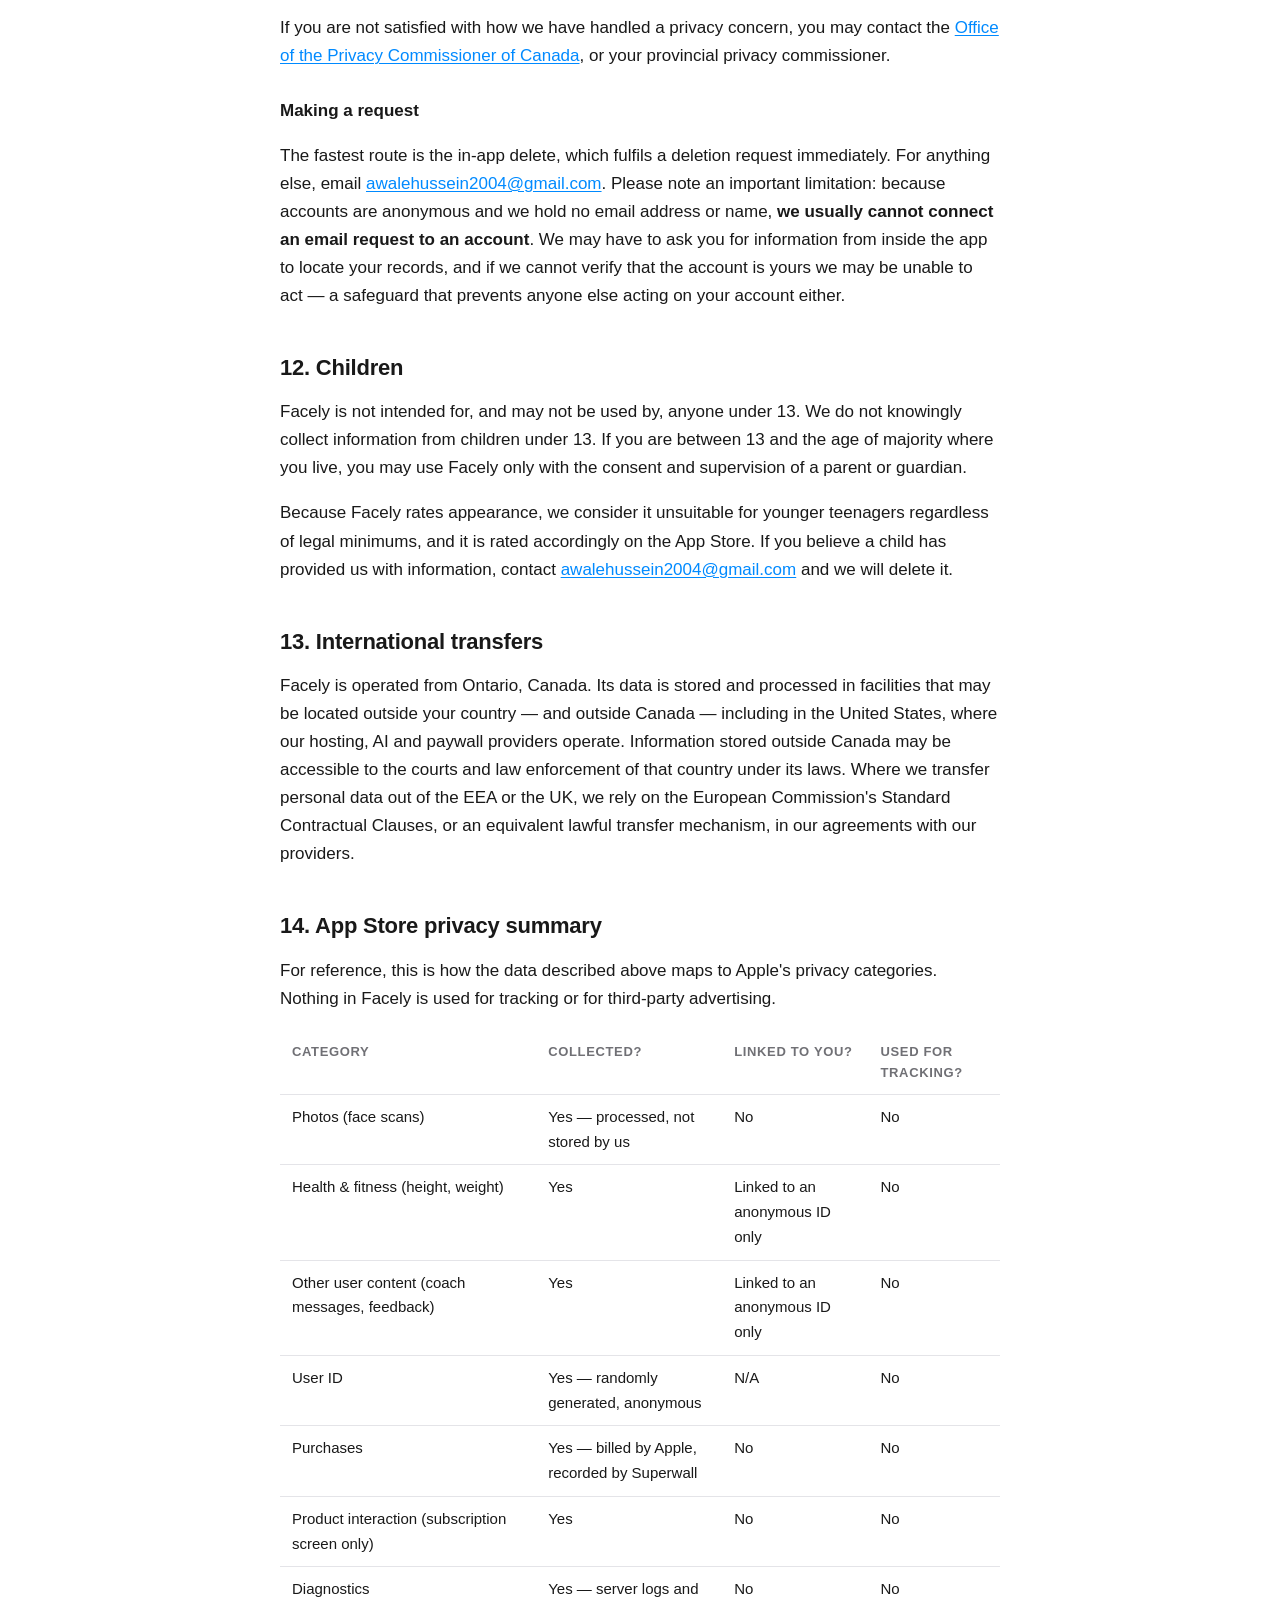
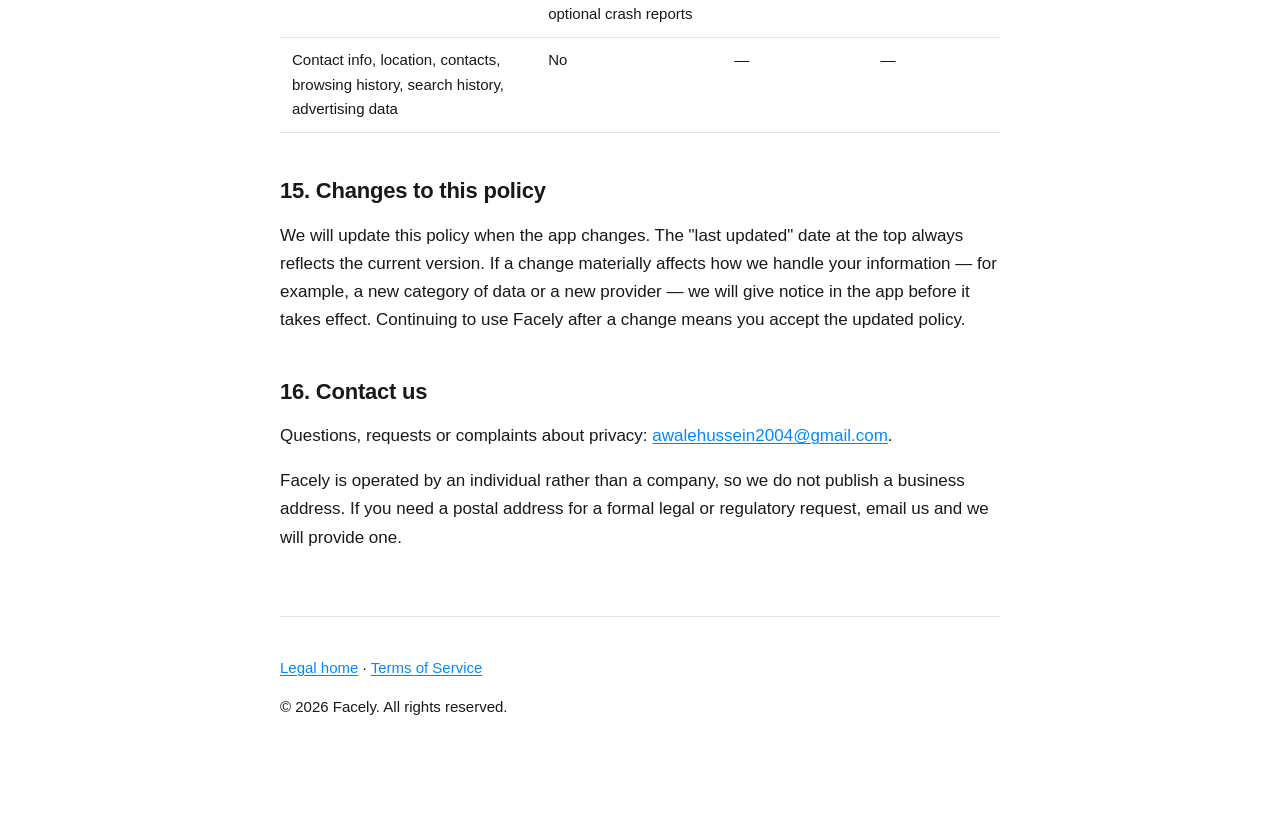
==== commit 858dfb0f: "Correct privacy scan limit and retention disclosures" ====
--- a/privacy.html
+++ b/privacy.html
@@ -151,7 +151,7 @@
   <li><strong>To generate your potential preview</strong>, when you ask for one.</li>
   <li><strong>To track your progress</strong> — streaks, weekly recaps, habit graduation and before/after comparisons.</li>
   <li><strong>To send you local reminders</strong>, if you turn them on.</li>
-  <li><strong>To keep the service running and fair</strong> — preventing abuse, enforcing the limit of five scans per rolling 24 hours, debugging faults and keeping costs sustainable.</li>
+  <li><strong>To keep the service running and fair</strong> — preventing abuse, enforcing the limit of five scans per UTC calendar day, debugging faults and keeping costs sustainable.</li>
   <li><strong>To manage subscriptions</strong>, where you purchase one.</li>
   <li><strong>To respond to feedback</strong> you send us.</li>
 </ul>
@@ -182,7 +182,7 @@
 <table>
   <tr><th>Provider</th><th>Role</th><th>What they receive</th></tr>
   <tr><td><strong>Google</strong> (Gemini API)</td><td>AI analysis</td><td>Photos, scan results, routine tasks and coach messages, as set out in section 4</td></tr>
-  <tr><td><strong>Supabase</strong></td><td>Database, authentication and backend hosting</td><td>All data we store: your anonymous account ID, scan results, profile answers, routine records, coach messages and feedback. No photos.</td></tr>
+  <tr><td><strong>Supabase</strong></td><td>Database, authentication and backend hosting</td><td>All data we store: your anonymous account ID, scan results, profile answers, routine records, coach messages, feedback, <code>public.generation_log</code> records and <code>public.scan_quota</code> daily counters. No photos.</td></tr>
   <tr><td><strong>Superwall</strong></td><td>Presenting the subscription paywall and tracking whether your subscription is active</td><td>Device and app information, an identifier generated for your installation, which paywalls you were shown and what you did with them, and your purchase and subscription status. No photos, scans, routine data or coach messages.</td></tr>
   <tr><td><strong>Apple</strong></td><td>App distribution, in-app purchases and, if you allow it, crash reporting</td><td>Purchase and subscription information, which Apple handles under its own privacy policy. Apple never receives your scans or photos from us.</td></tr>
 </table>
@@ -196,6 +196,7 @@
   <tr><td>Profile answers</td><td>Our database</td><td>Until you delete your account</td></tr>
   <tr><td>Routine and streak records</td><td>Our database</td><td>Until you delete your account</td></tr>
   <tr><td>AI Coach messages</td><td>Our database</td><td>Until you delete your account</td></tr>
+  <tr><td>Usage and rate-limit records (<code>public.generation_log</code> and <code>public.scan_quota</code>)</td><td>Our database</td><td>Until you delete your account</td></tr>
   <tr><td>Scan fingerprint (hash) and score</td><td>Our database, unlinked to any account</td><td>Indefinitely, as it contains no personal identifier</td></tr>
   <tr><td>Server logs</td><td>Our hosting provider</td><td>A short period, for security and debugging</td></tr>
 </table>
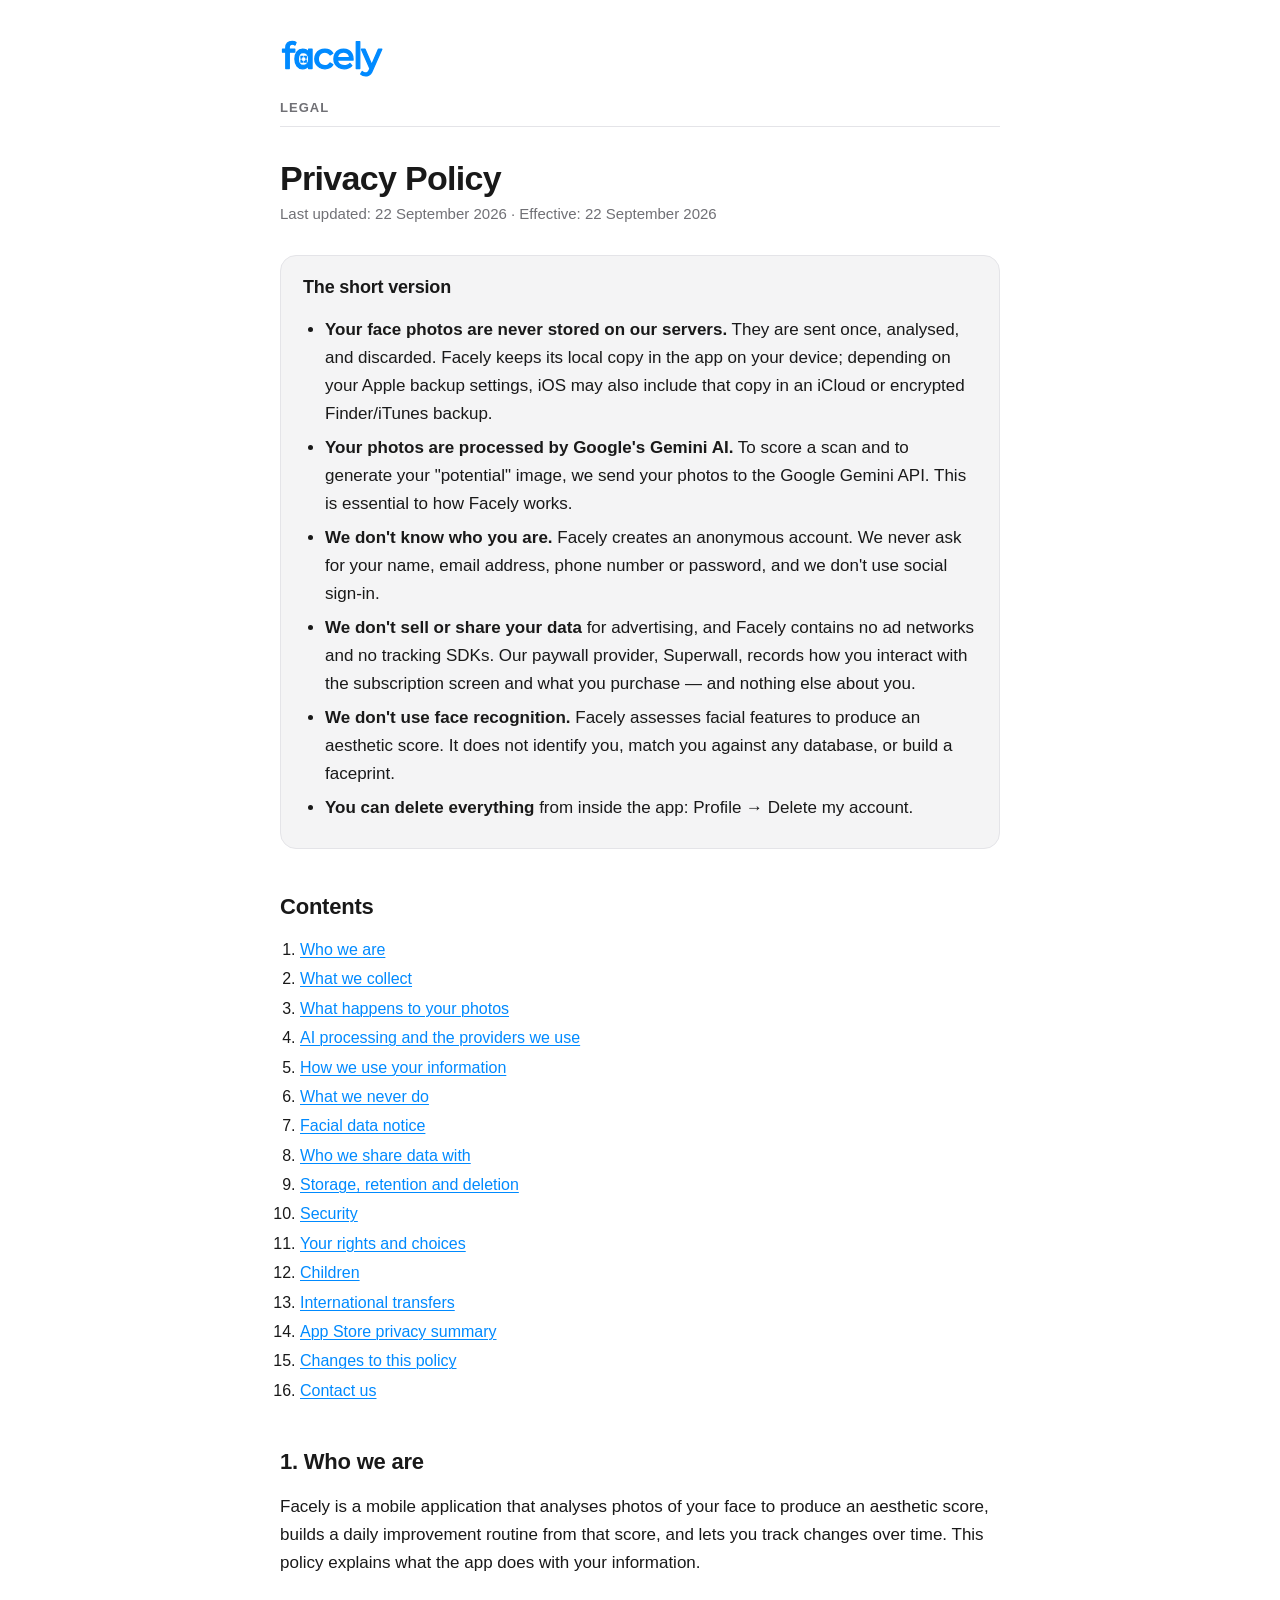
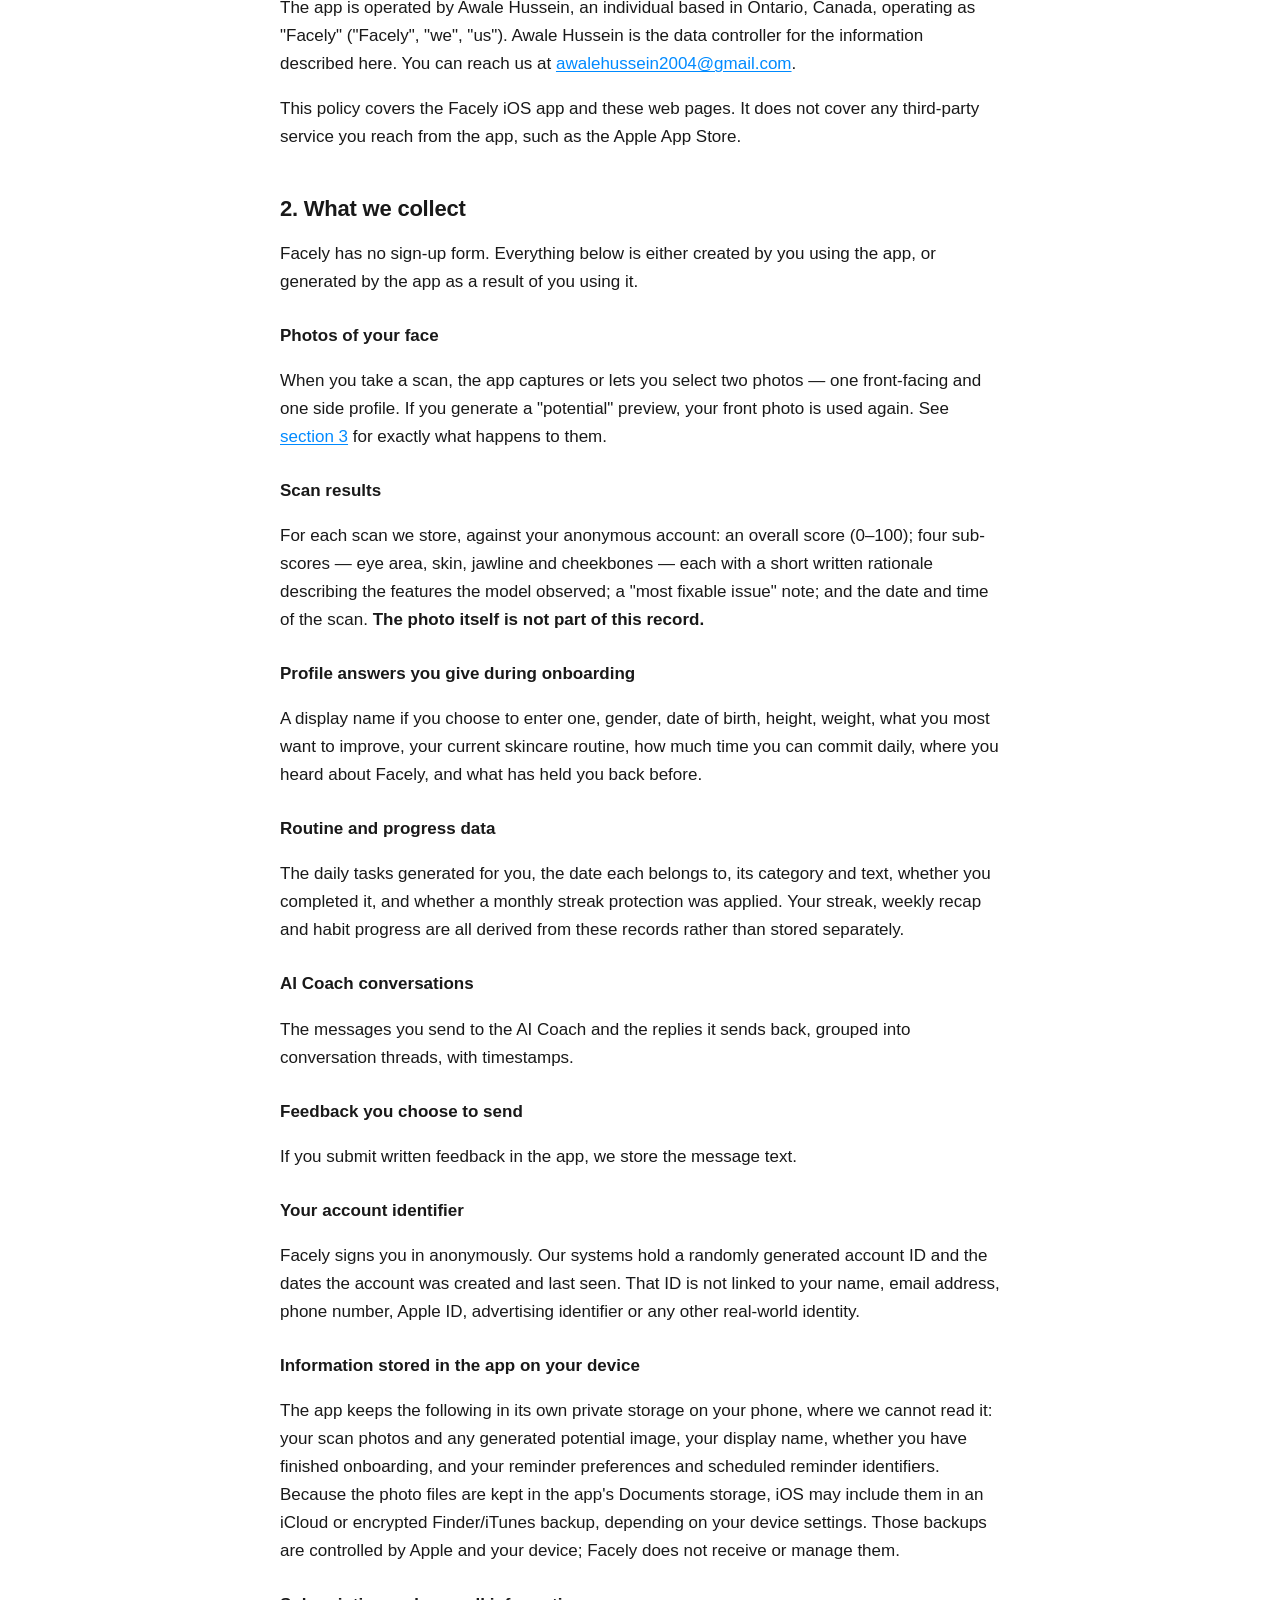
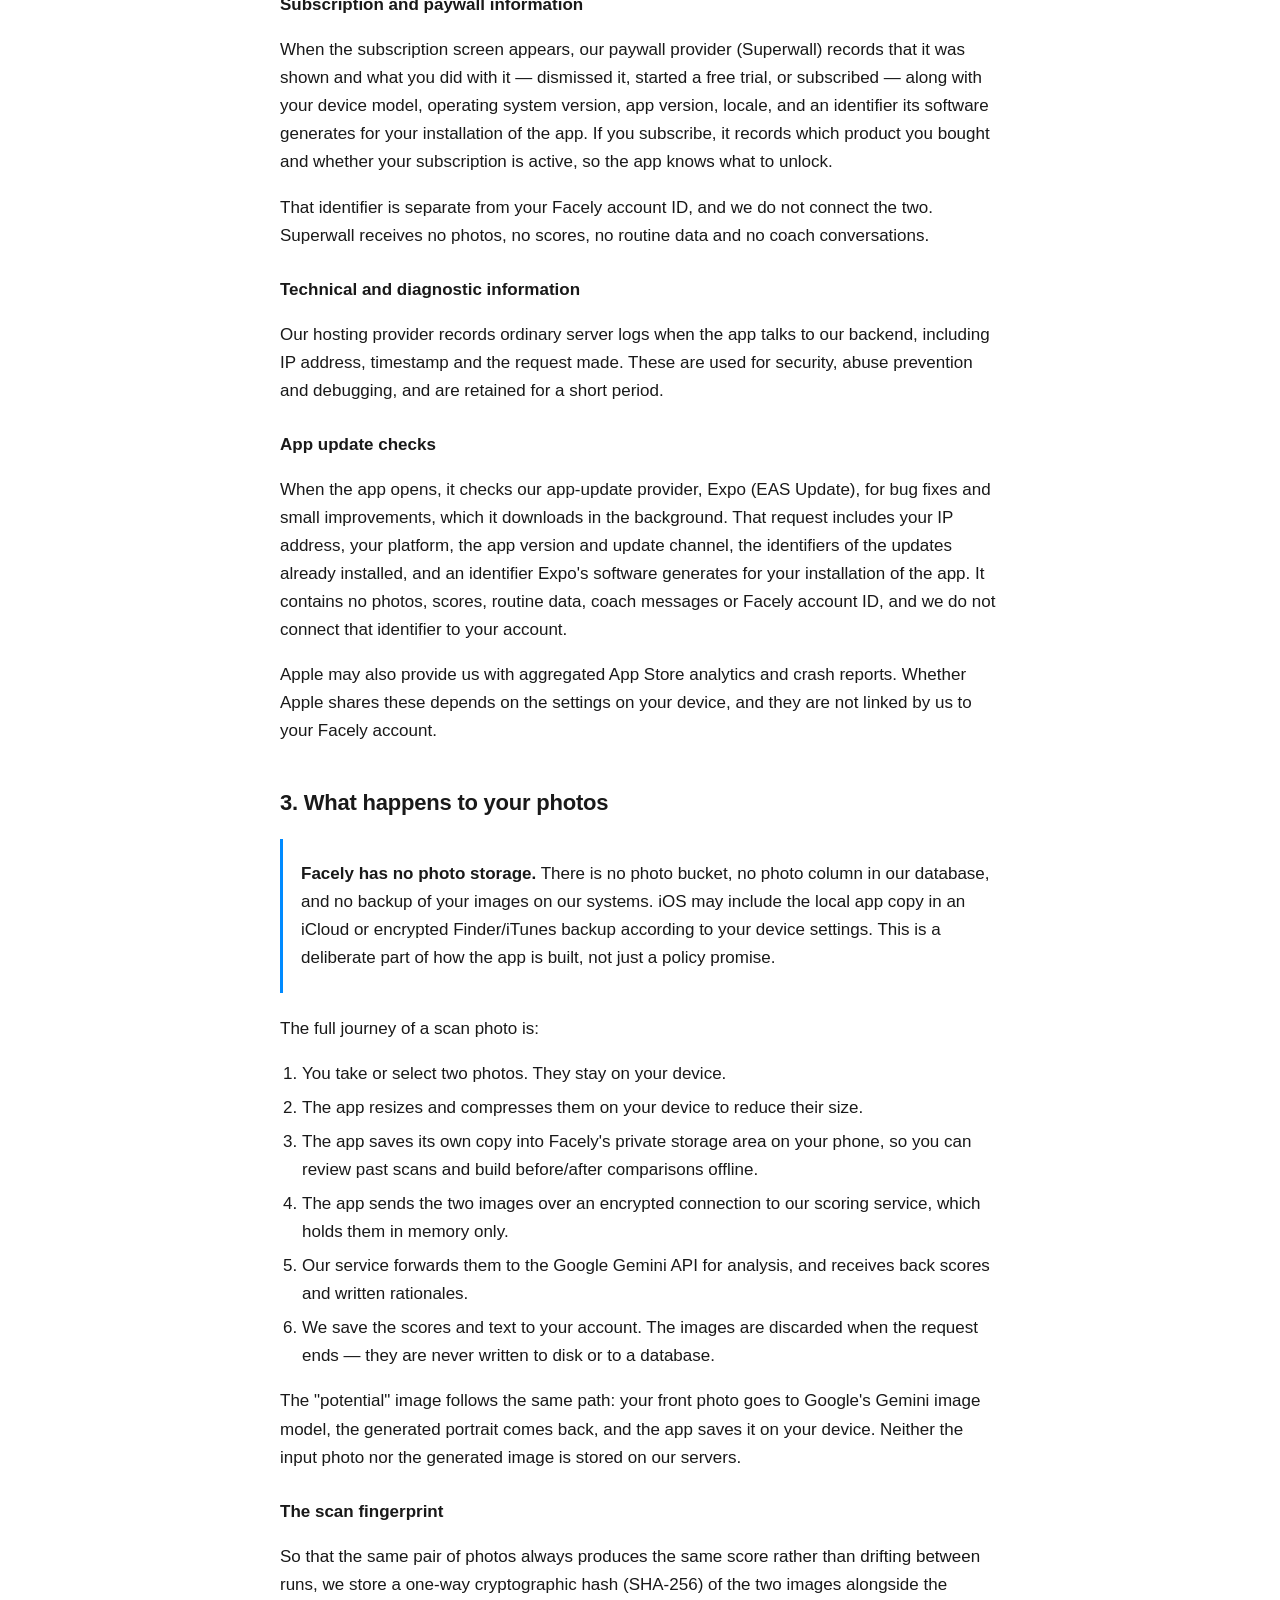
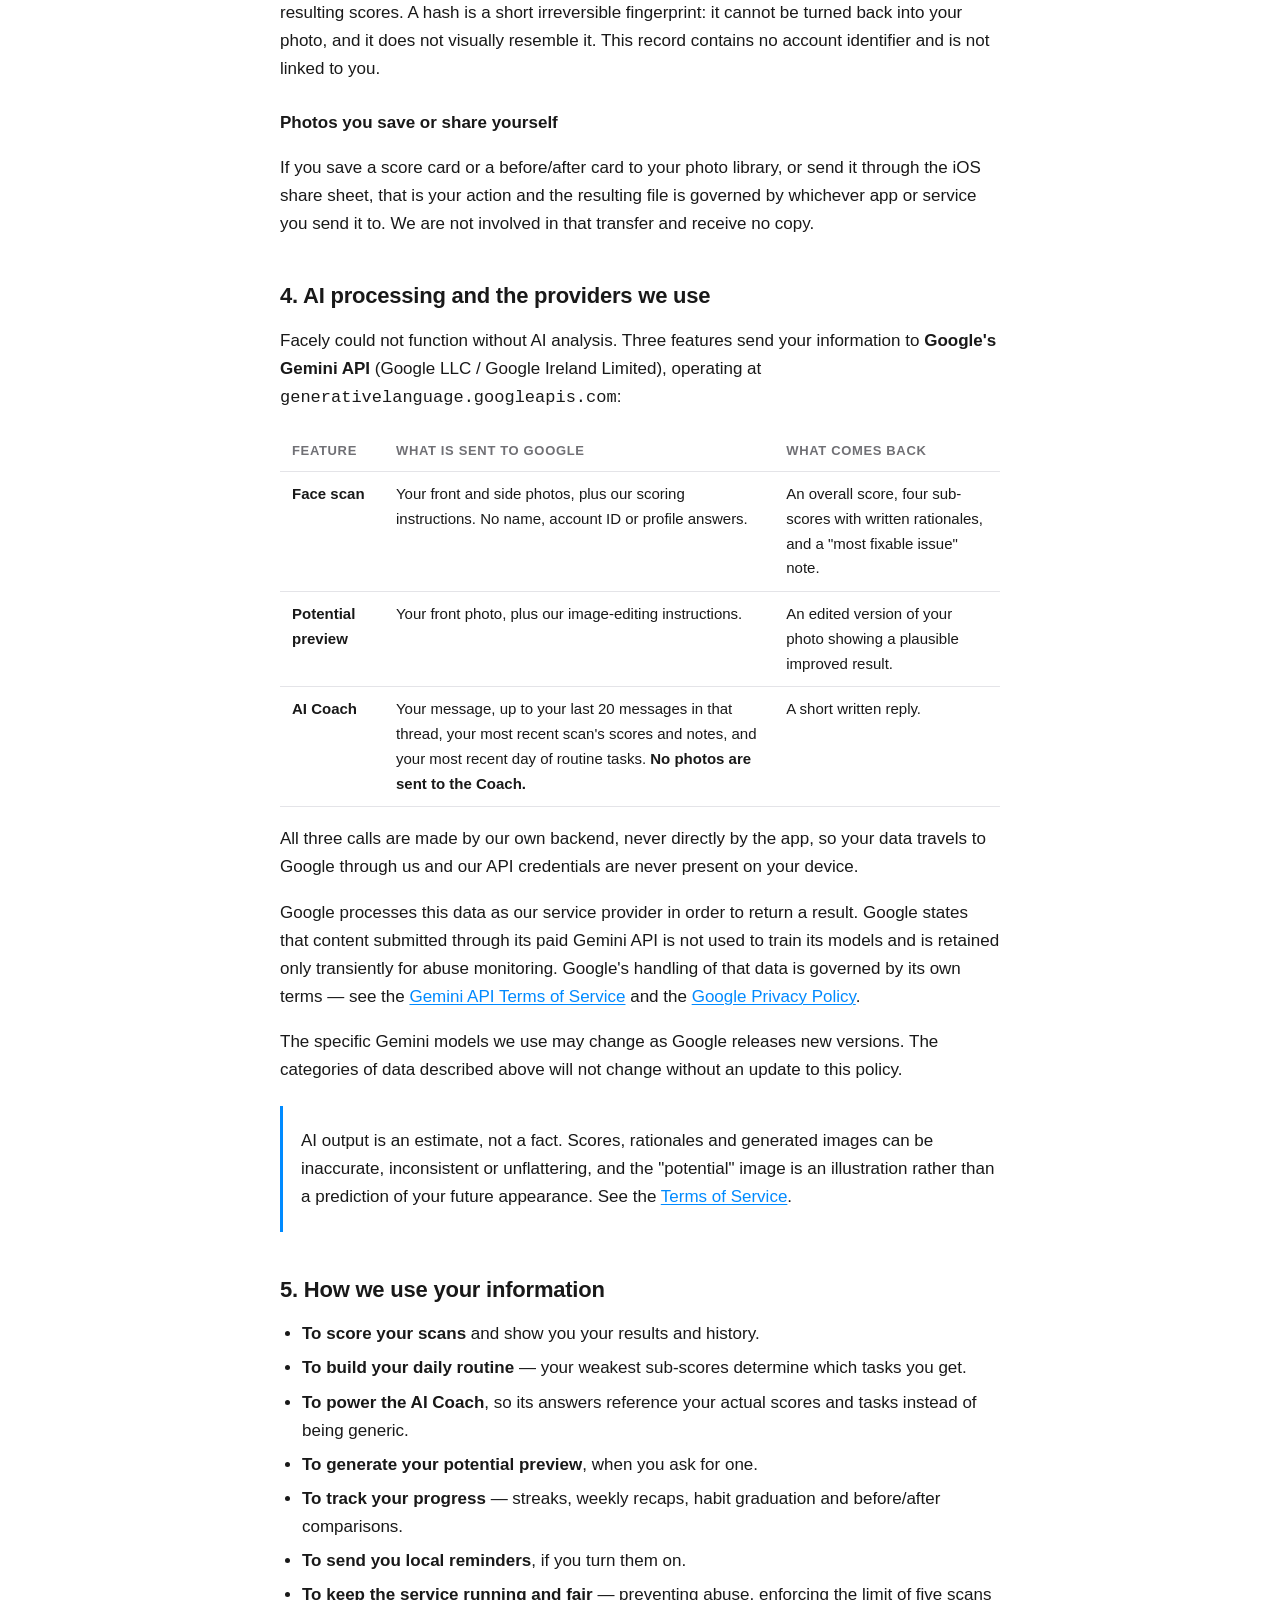
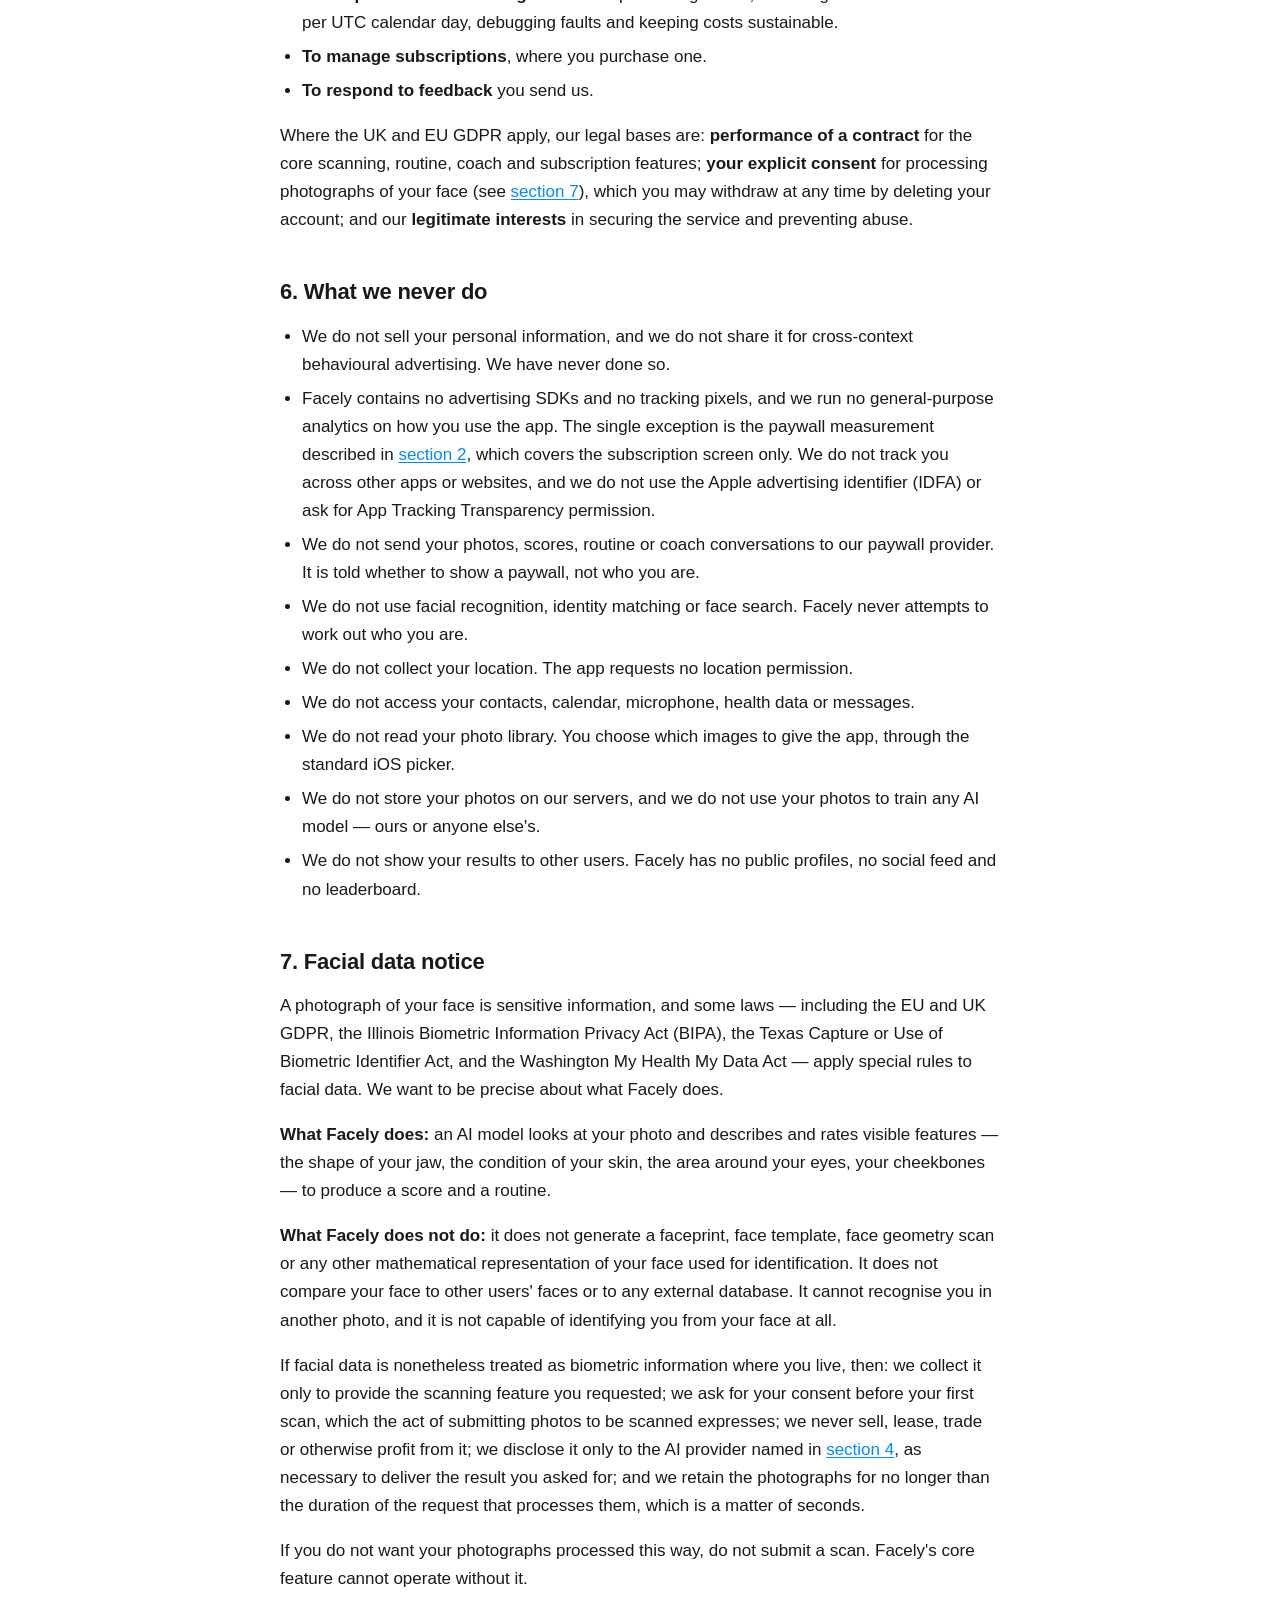
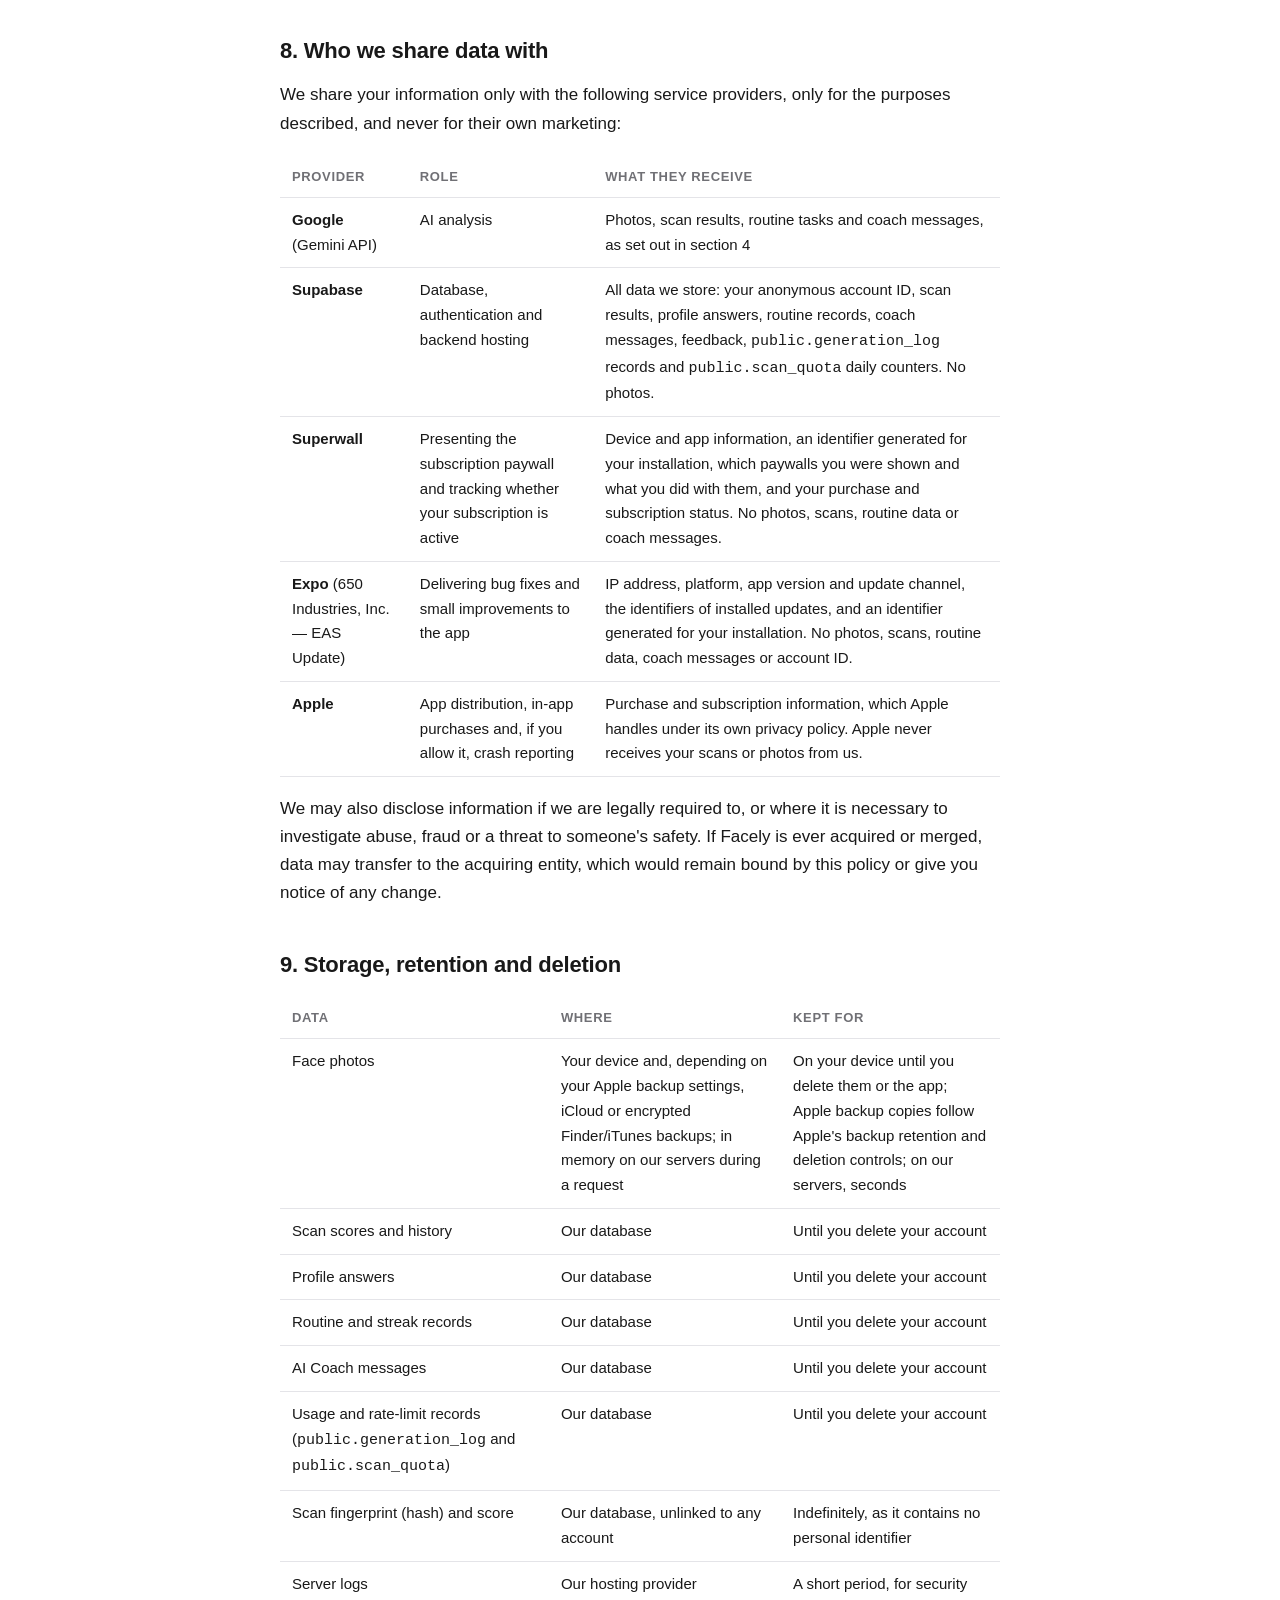
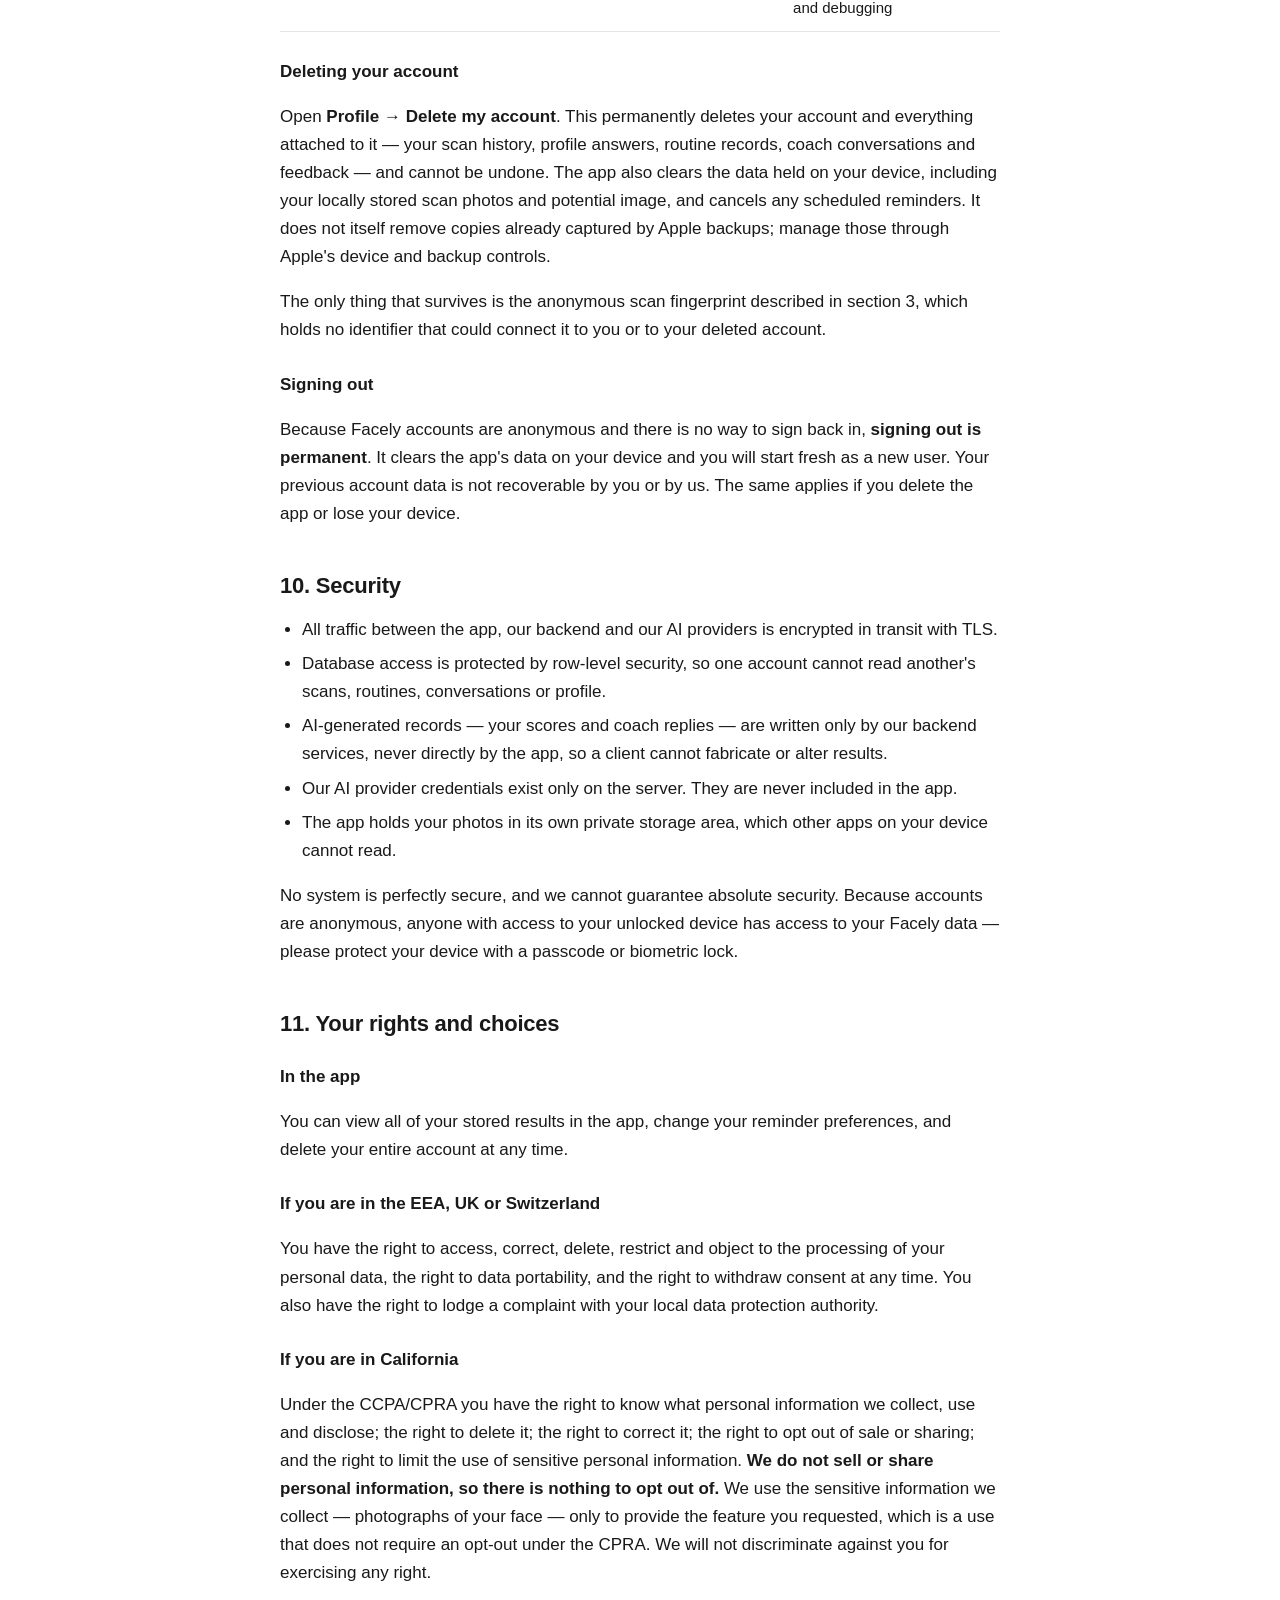
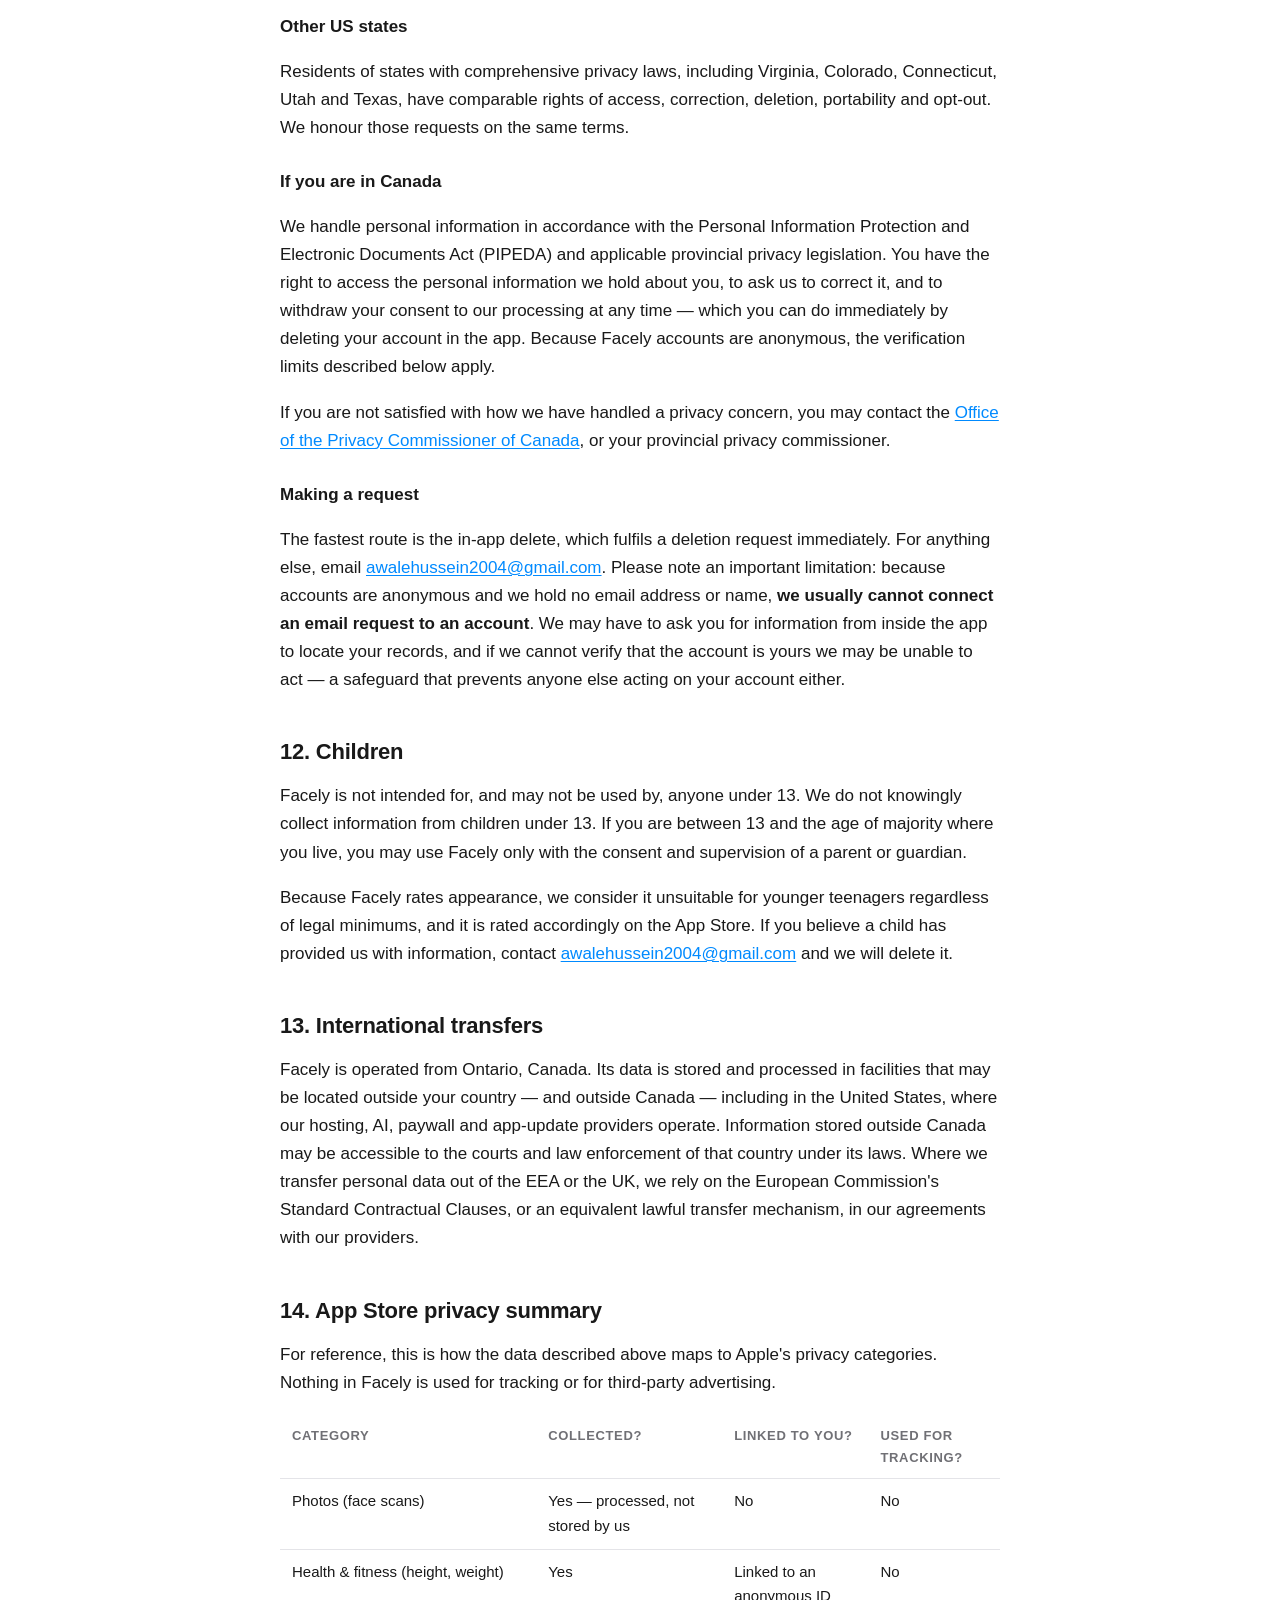
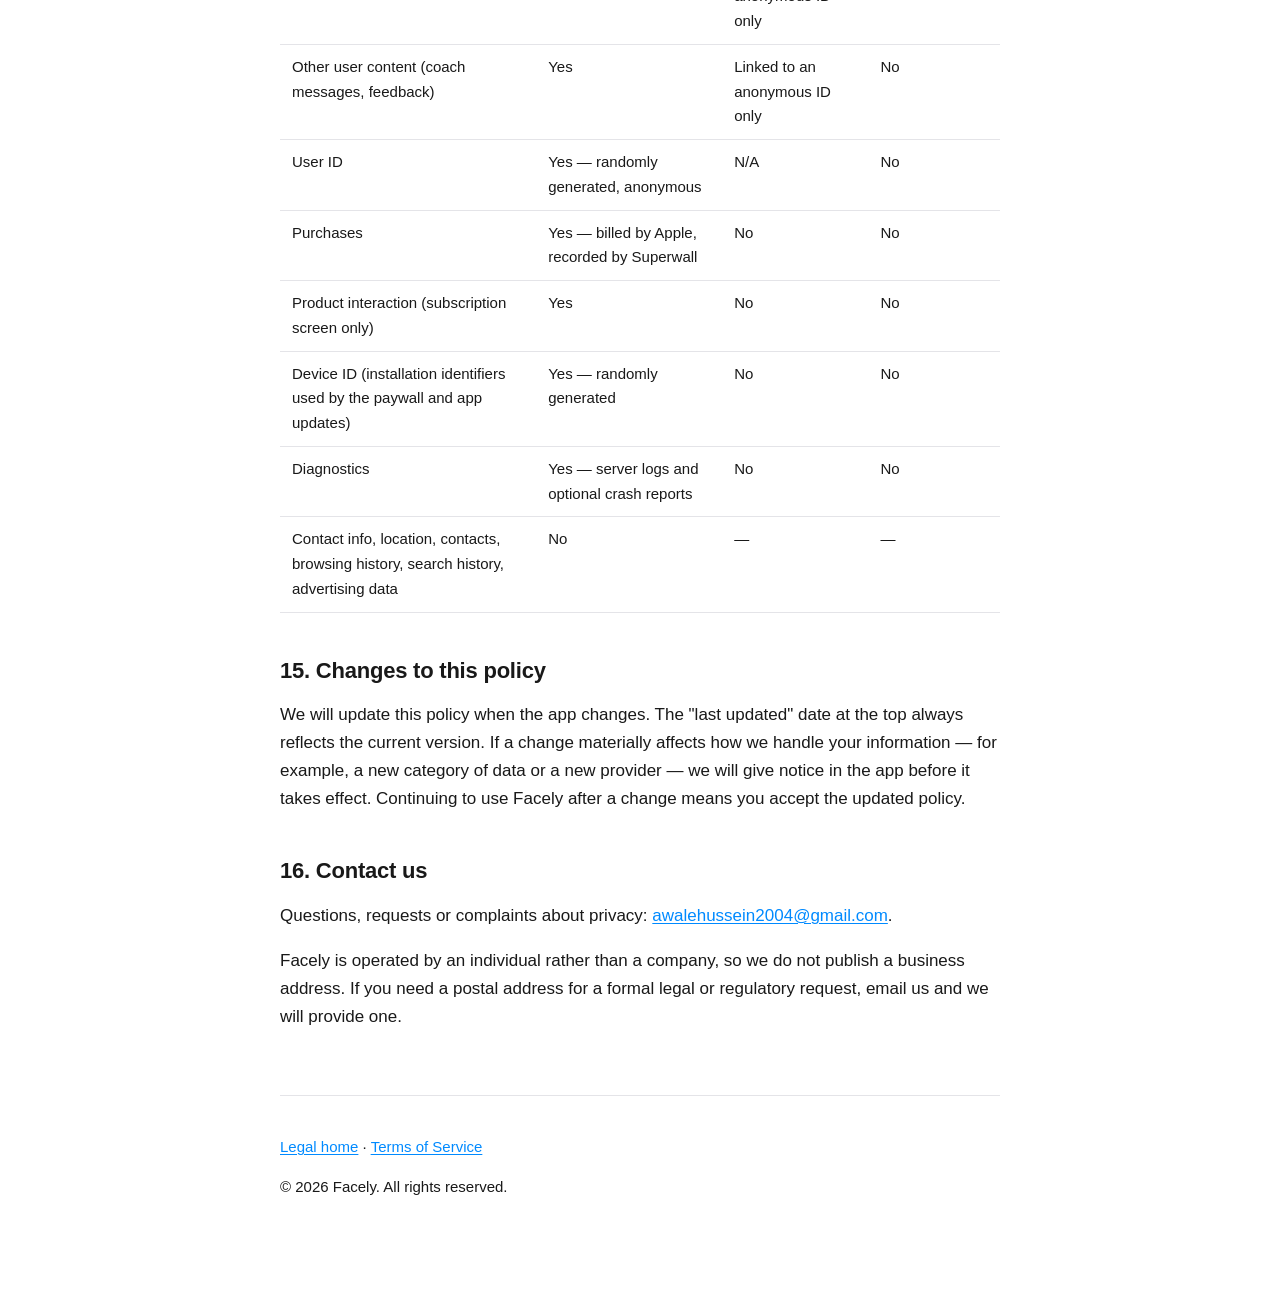
==== commit f89902fa: "Disclose Expo (EAS Update) app-update checks in privacy policy Co-Authored-By: Claude Opus 5.5 <nore" ====
--- a/privacy.html
+++ b/privacy.html
@@ -90,6 +90,8 @@
 
 <h3>Technical and diagnostic information</h3>
 <p>Our hosting provider records ordinary server logs when the app talks to our backend, including IP address, timestamp and the request made. These are used for security, abuse prevention and debugging, and are retained for a short period.</p>
+<h3>App update checks</h3>
+<p>When the app opens, it checks our app-update provider, Expo (EAS Update), for bug fixes and small improvements, which it downloads in the background. That request includes your IP address, your platform, the app version and update channel, the identifiers of the updates already installed, and an identifier Expo's software generates for your installation of the app. It contains no photos, scores, routine data, coach messages or Facely account ID, and we do not connect that identifier to your account.</p>
 <p>Apple may also provide us with aggregated App Store analytics and crash reports. Whether Apple shares these depends on the settings on your device, and they are not linked by us to your Facely account.</p>
 
 <h2 id="photos">3. What happens to your photos</h2>
@@ -184,6 +186,7 @@
   <tr><td><strong>Google</strong> (Gemini API)</td><td>AI analysis</td><td>Photos, scan results, routine tasks and coach messages, as set out in section 4</td></tr>
   <tr><td><strong>Supabase</strong></td><td>Database, authentication and backend hosting</td><td>All data we store: your anonymous account ID, scan results, profile answers, routine records, coach messages, feedback, <code>public.generation_log</code> records and <code>public.scan_quota</code> daily counters. No photos.</td></tr>
   <tr><td><strong>Superwall</strong></td><td>Presenting the subscription paywall and tracking whether your subscription is active</td><td>Device and app information, an identifier generated for your installation, which paywalls you were shown and what you did with them, and your purchase and subscription status. No photos, scans, routine data or coach messages.</td></tr>
+  <tr><td><strong>Expo</strong> (650 Industries, Inc. — EAS Update)</td><td>Delivering bug fixes and small improvements to the app</td><td>IP address, platform, app version and update channel, the identifiers of installed updates, and an identifier generated for your installation. No photos, scans, routine data, coach messages or account ID.</td></tr>
   <tr><td><strong>Apple</strong></td><td>App distribution, in-app purchases and, if you allow it, crash reporting</td><td>Purchase and subscription information, which Apple handles under its own privacy policy. Apple never receives your scans or photos from us.</td></tr>
 </table>
 <p>We may also disclose information if we are legally required to, or where it is necessary to investigate abuse, fraud or a threat to someone's safety. If Facely is ever acquired or merged, data may transfer to the acquiring entity, which would remain bound by this policy or give you notice of any change.</p>
@@ -243,7 +246,7 @@
 <p>Because Facely rates appearance, we consider it unsuitable for younger teenagers regardless of legal minimums, and it is rated accordingly on the App Store. If you believe a child has provided us with information, contact <a href="mailto:awalehussein2004@gmail.com">awalehussein2004@gmail.com</a> and we will delete it.</p>
 
 <h2 id="transfers">13. International transfers</h2>
-<p>Facely is operated from Ontario, Canada. Its data is stored and processed in facilities that may be located outside your country — and outside Canada — including in the United States, where our hosting, AI and paywall providers operate. Information stored outside Canada may be accessible to the courts and law enforcement of that country under its laws. Where we transfer personal data out of the EEA or the UK, we rely on the European Commission's Standard Contractual Clauses, or an equivalent lawful transfer mechanism, in our agreements with our providers.</p>
+<p>Facely is operated from Ontario, Canada. Its data is stored and processed in facilities that may be located outside your country — and outside Canada — including in the United States, where our hosting, AI, paywall and app-update providers operate. Information stored outside Canada may be accessible to the courts and law enforcement of that country under its laws. Where we transfer personal data out of the EEA or the UK, we rely on the European Commission's Standard Contractual Clauses, or an equivalent lawful transfer mechanism, in our agreements with our providers.</p>
 
 <h2 id="labels">14. App Store privacy summary</h2>
 <p>For reference, this is how the data described above maps to Apple's privacy categories. Nothing in Facely is used for tracking or for third-party advertising.</p>
@@ -255,6 +258,7 @@
   <tr><td>User ID</td><td>Yes — randomly generated, anonymous</td><td>N/A</td><td>No</td></tr>
   <tr><td>Purchases</td><td>Yes — billed by Apple, recorded by Superwall</td><td>No</td><td>No</td></tr>
   <tr><td>Product interaction (subscription screen only)</td><td>Yes</td><td>No</td><td>No</td></tr>
+  <tr><td>Device ID (installation identifiers used by the paywall and app updates)</td><td>Yes — randomly generated</td><td>No</td><td>No</td></tr>
   <tr><td>Diagnostics</td><td>Yes — server logs and optional crash reports</td><td>No</td><td>No</td></tr>
   <tr><td>Contact info, location, contacts, browsing history, search history, advertising data</td><td>No</td><td>—</td><td>—</td></tr>
 </table>
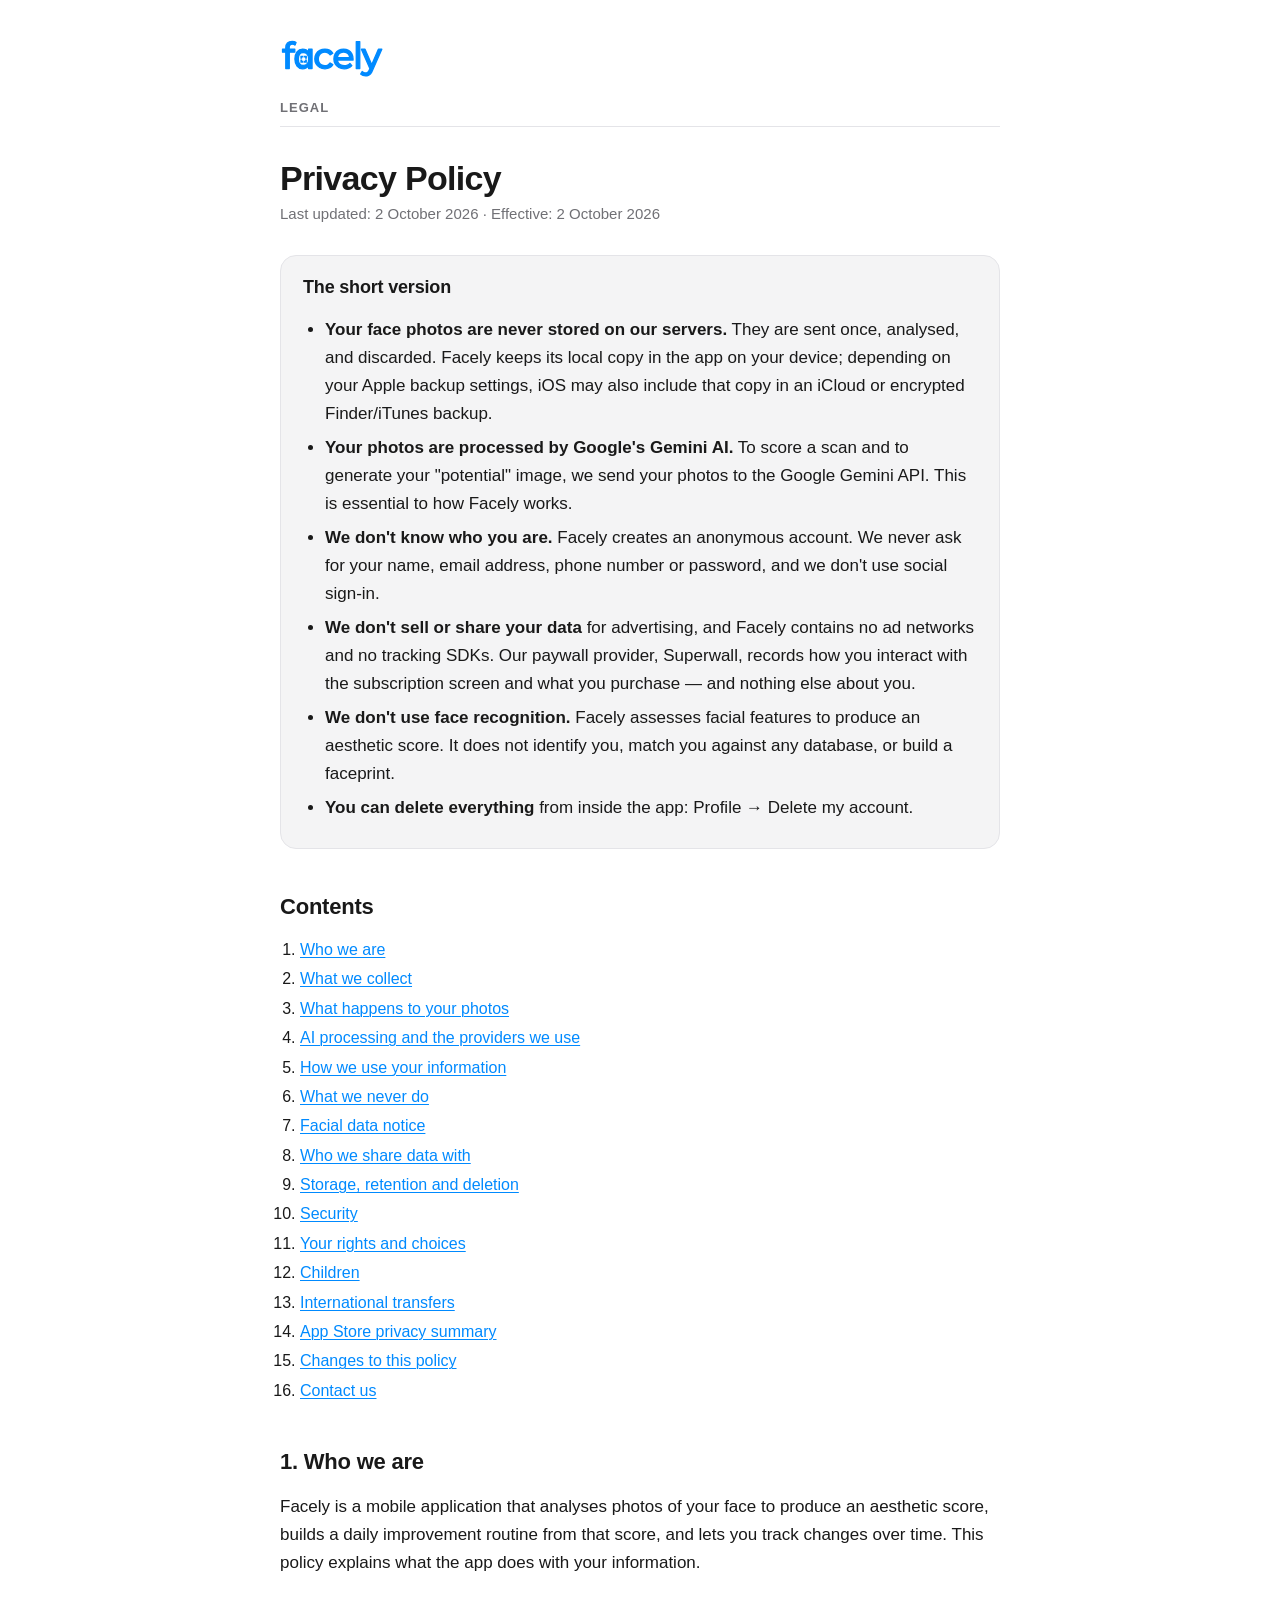
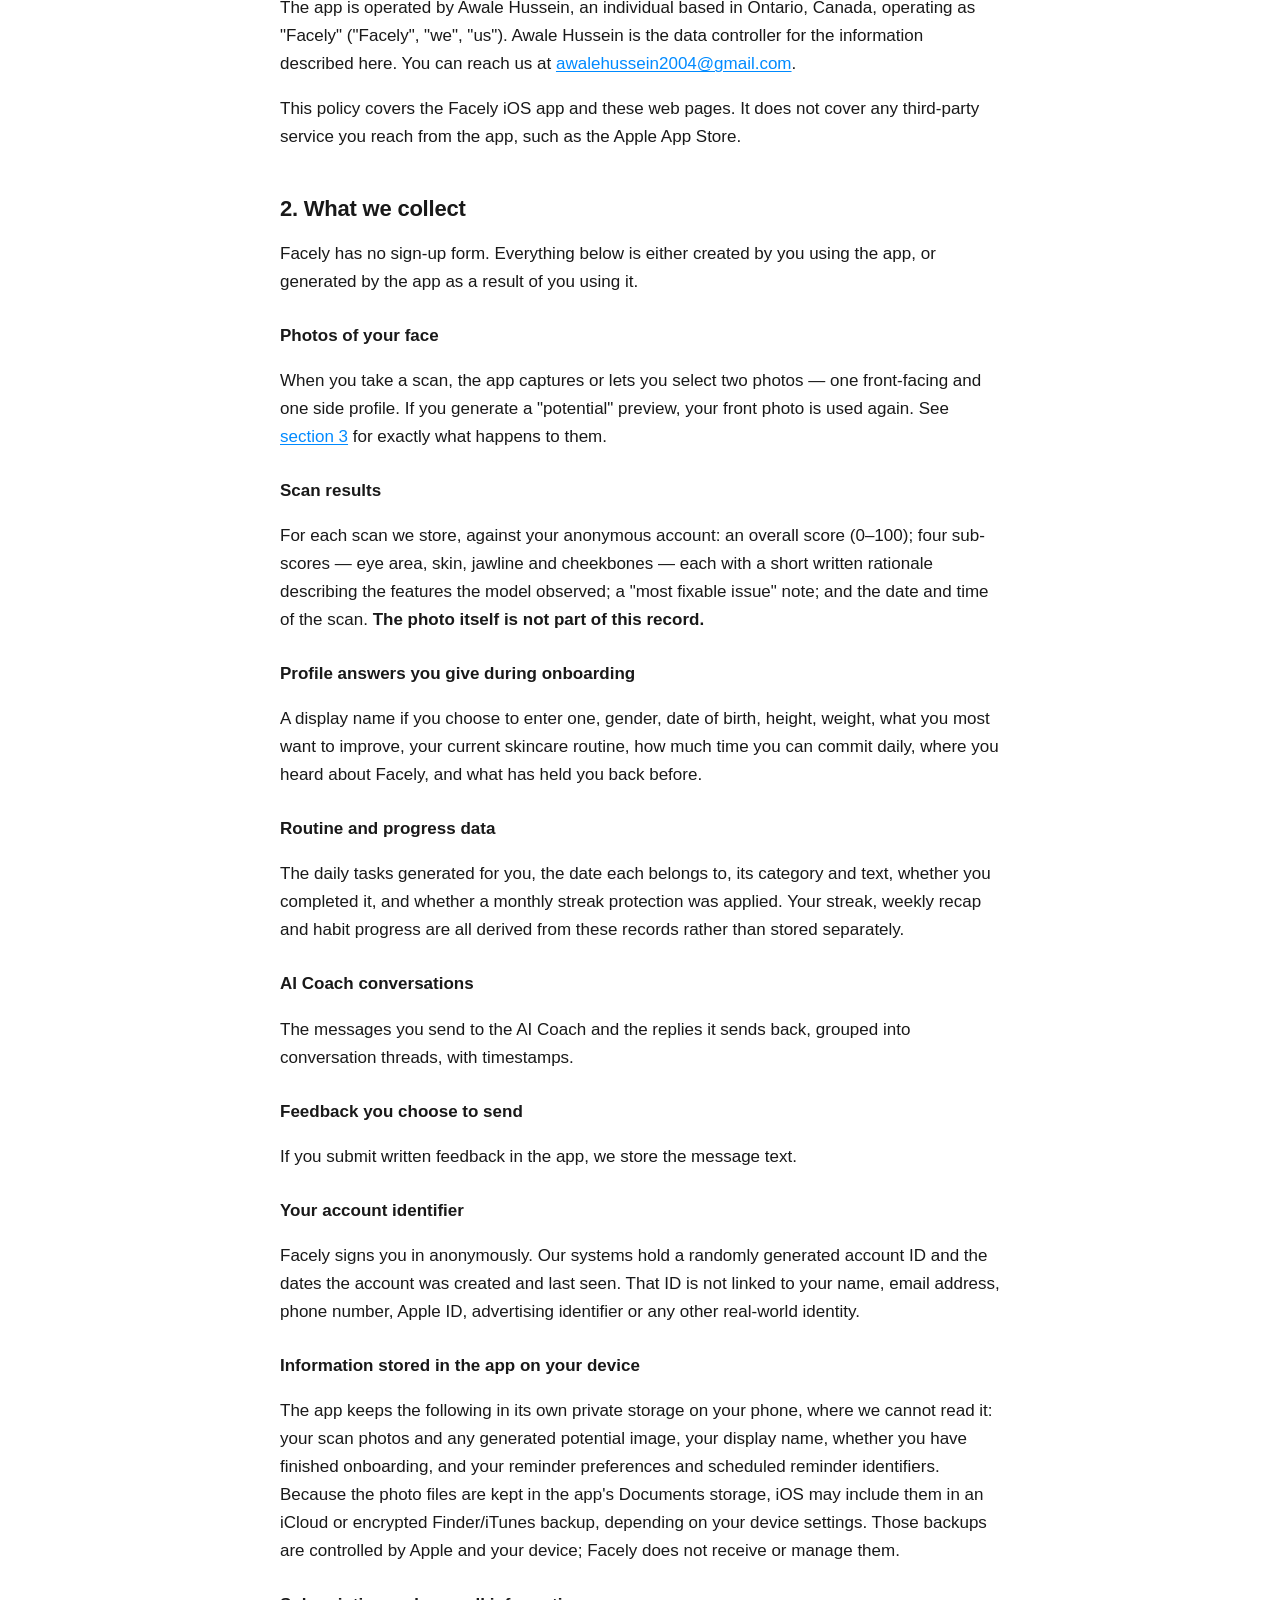
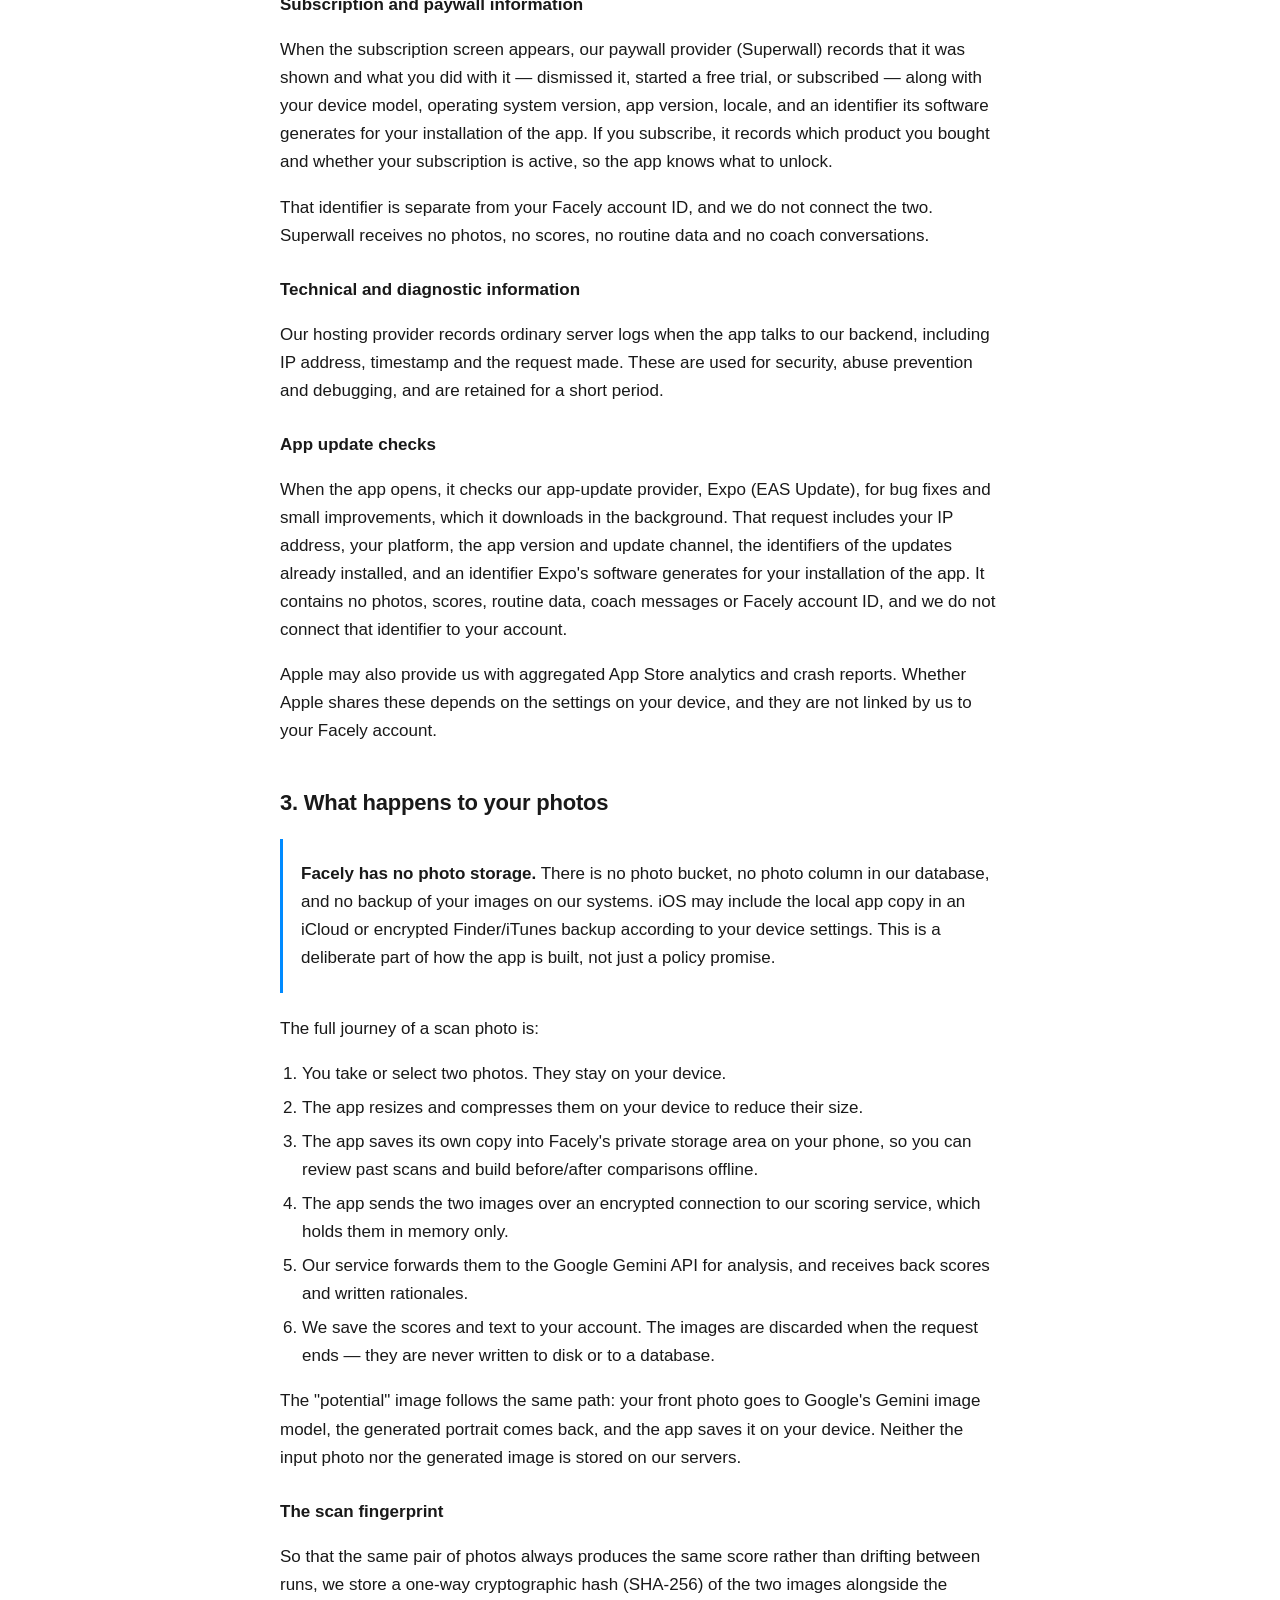
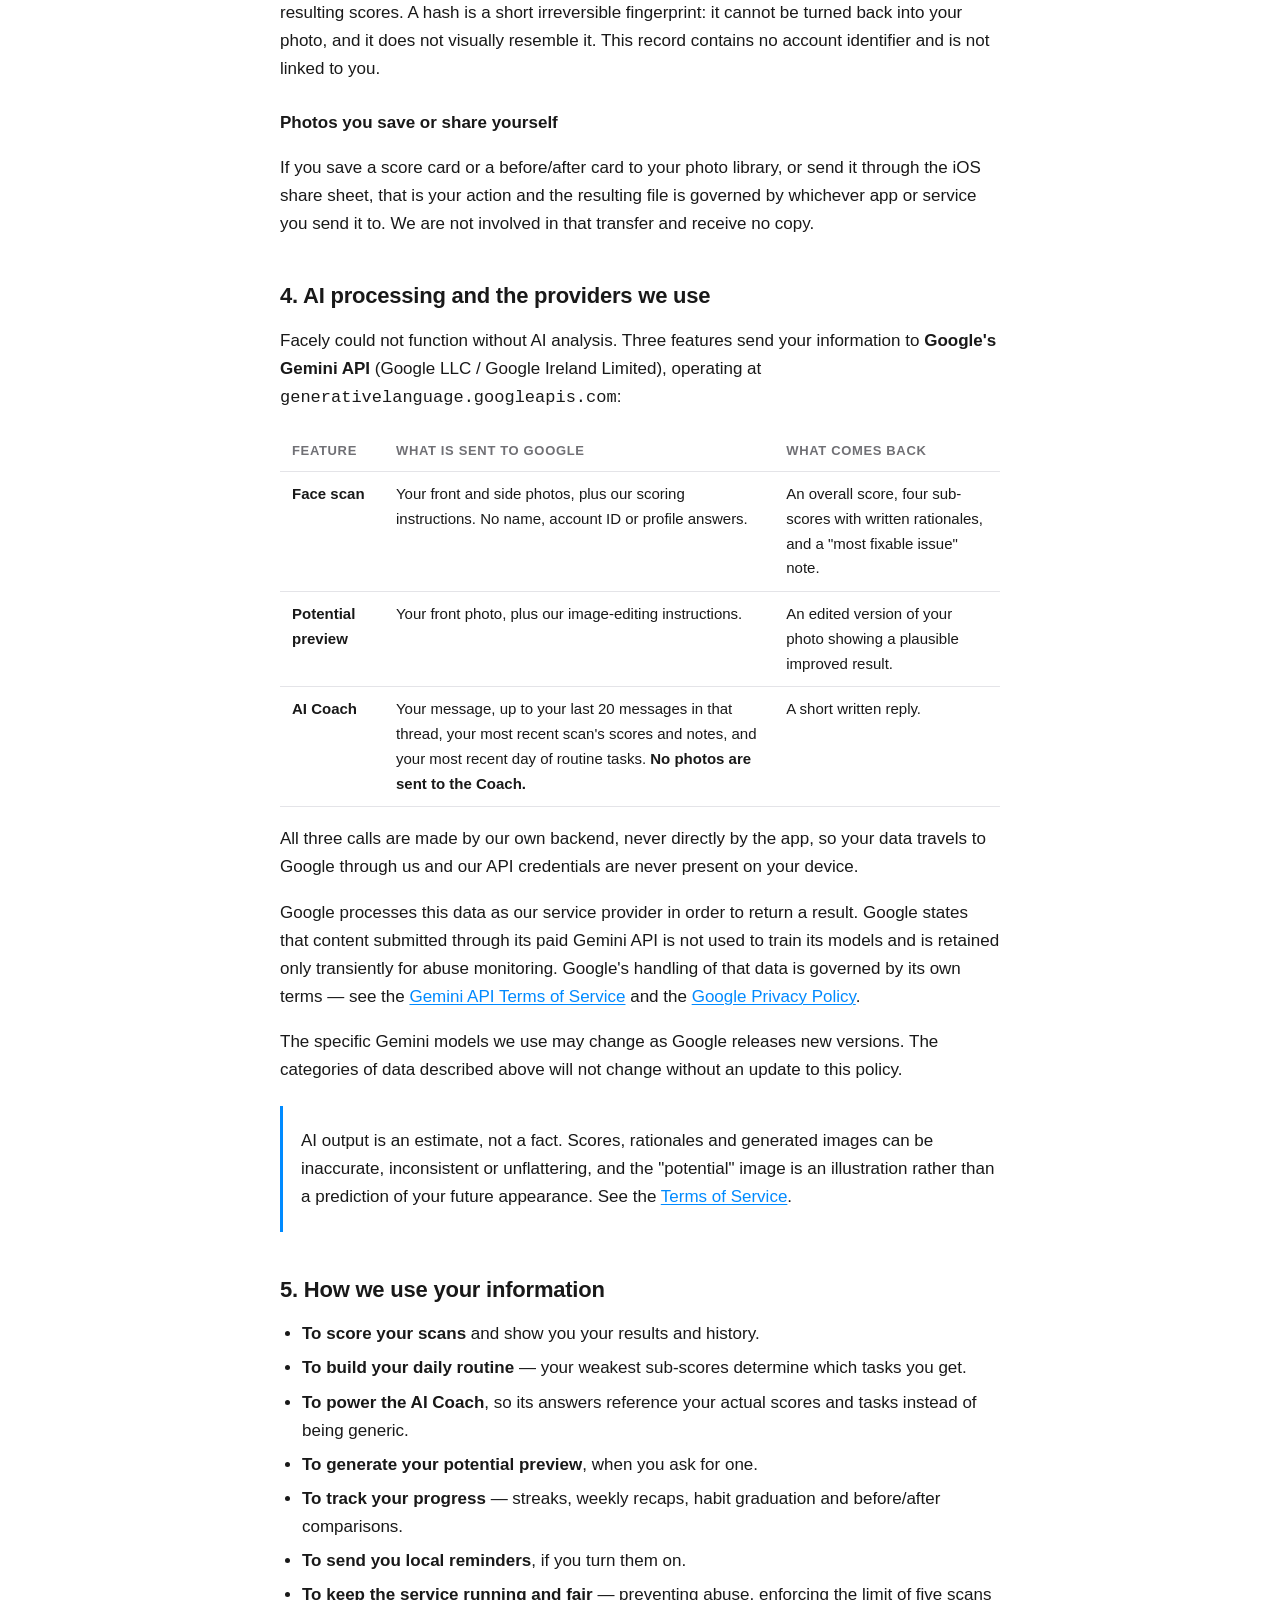
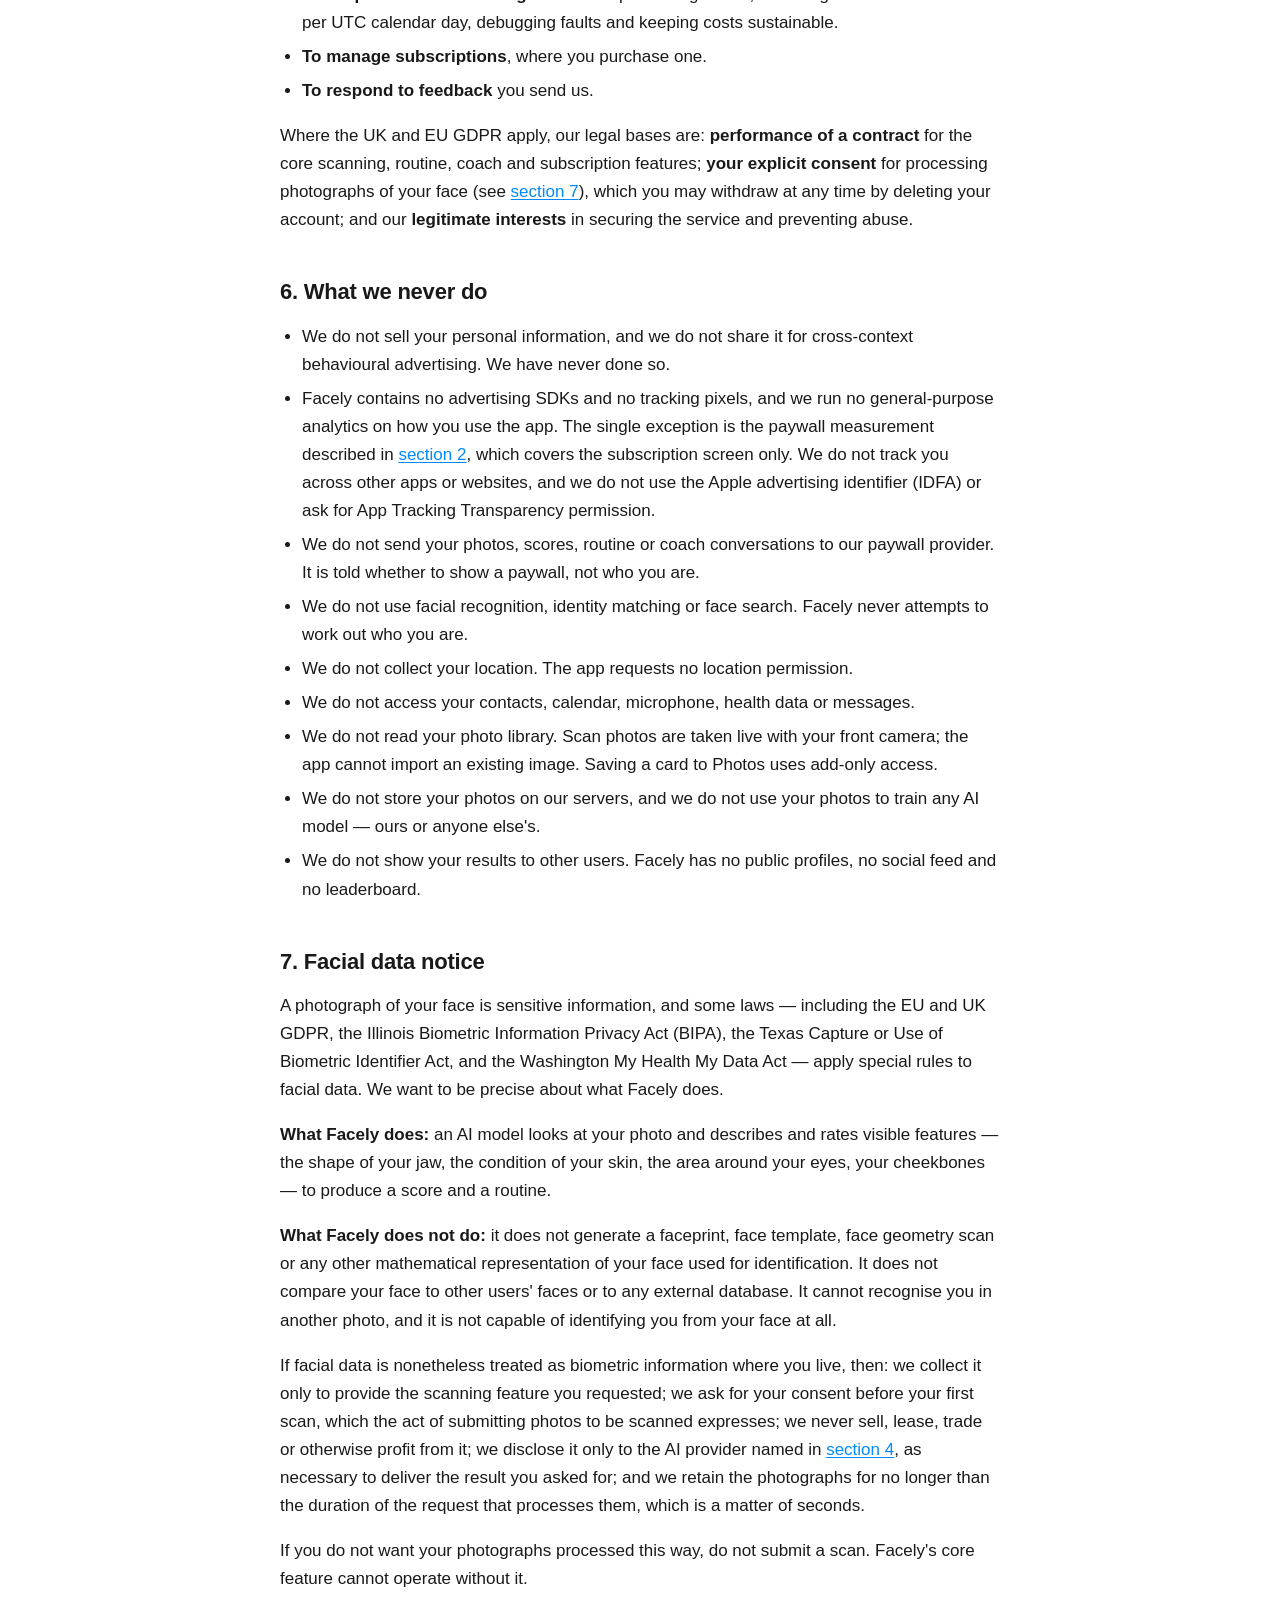
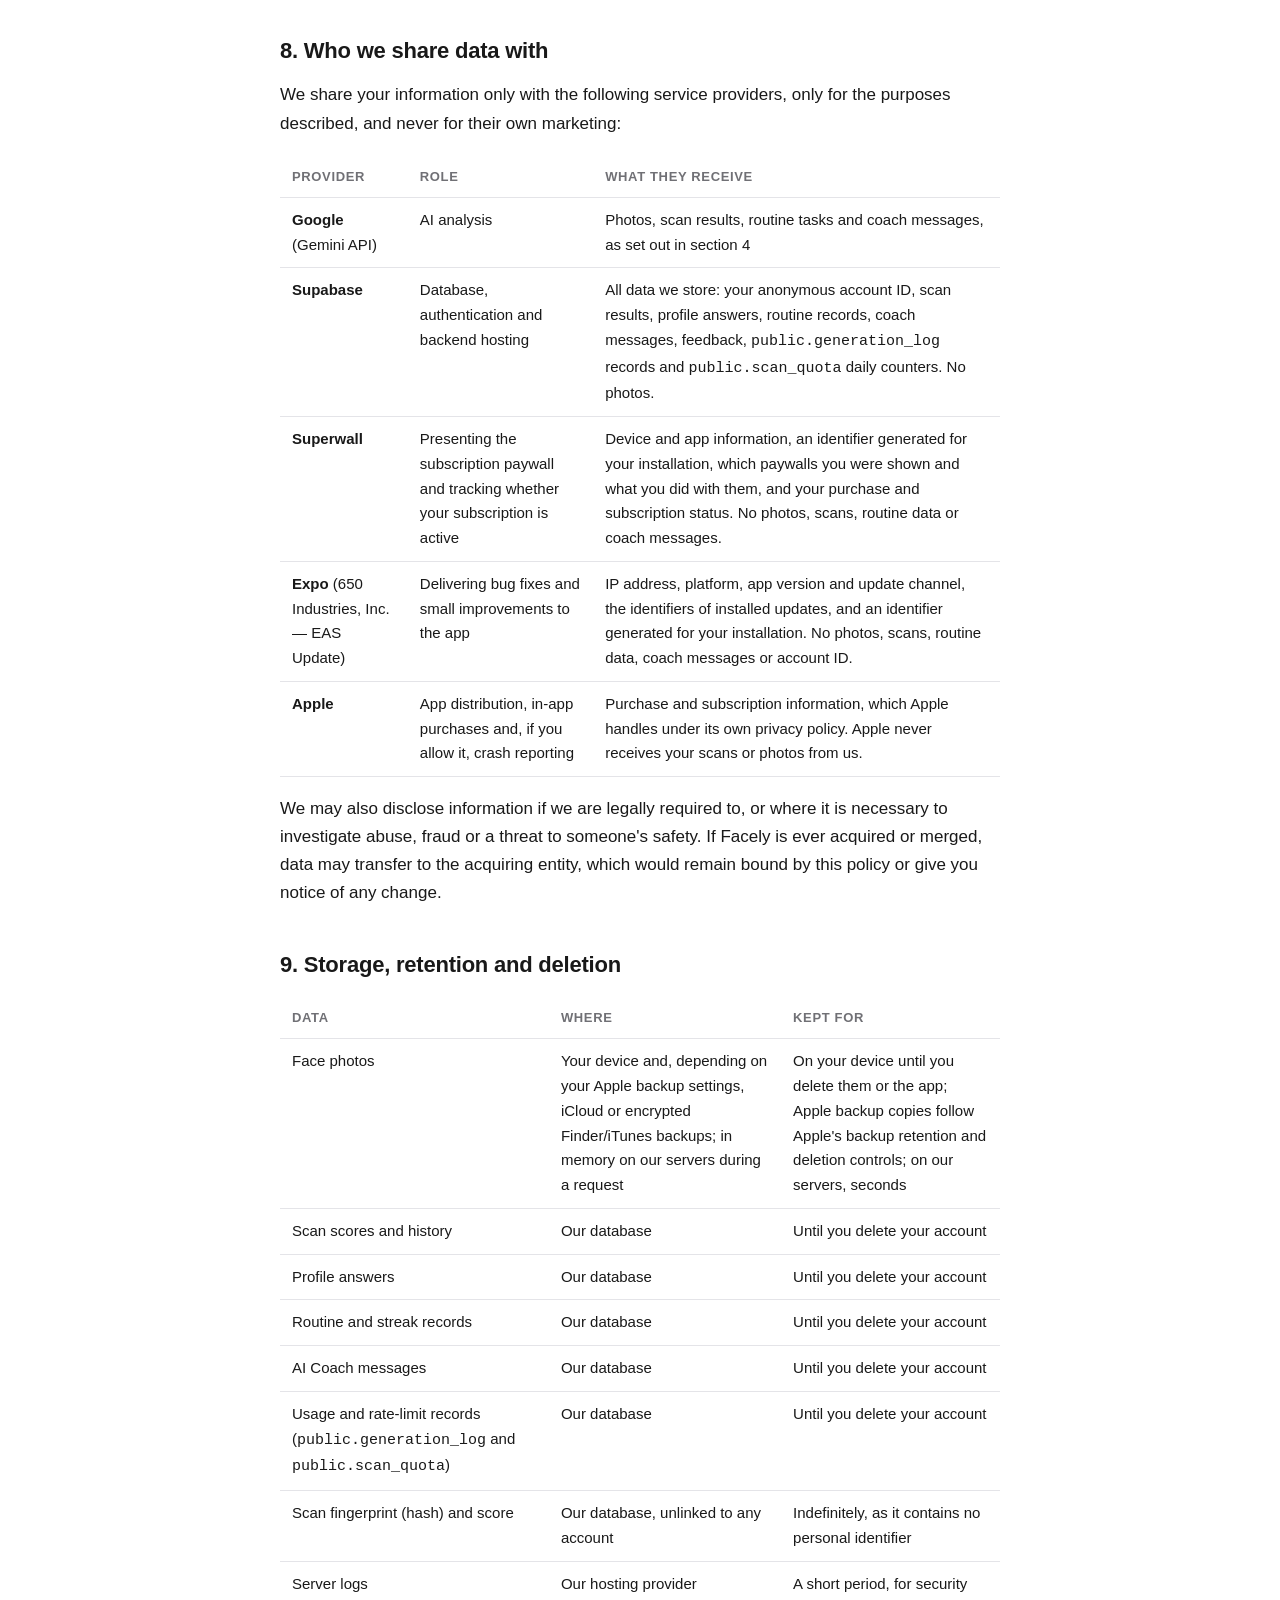
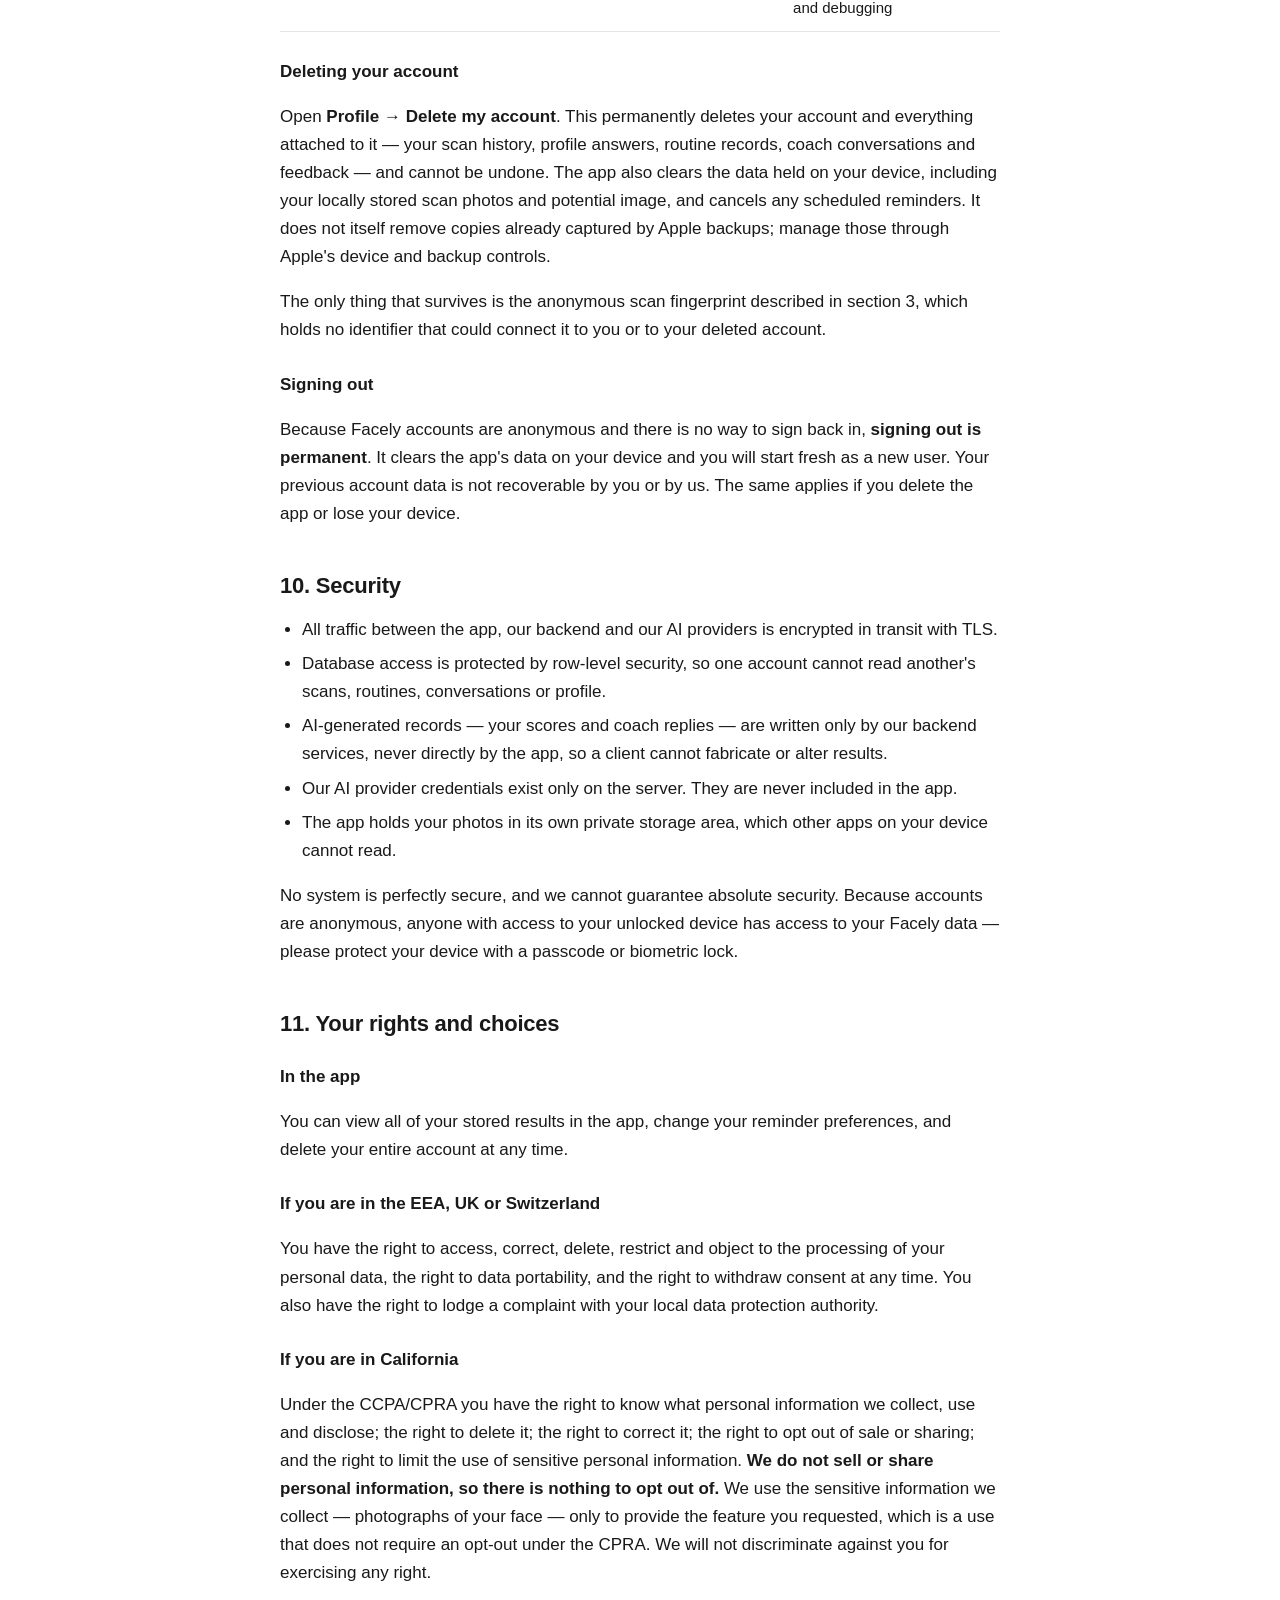
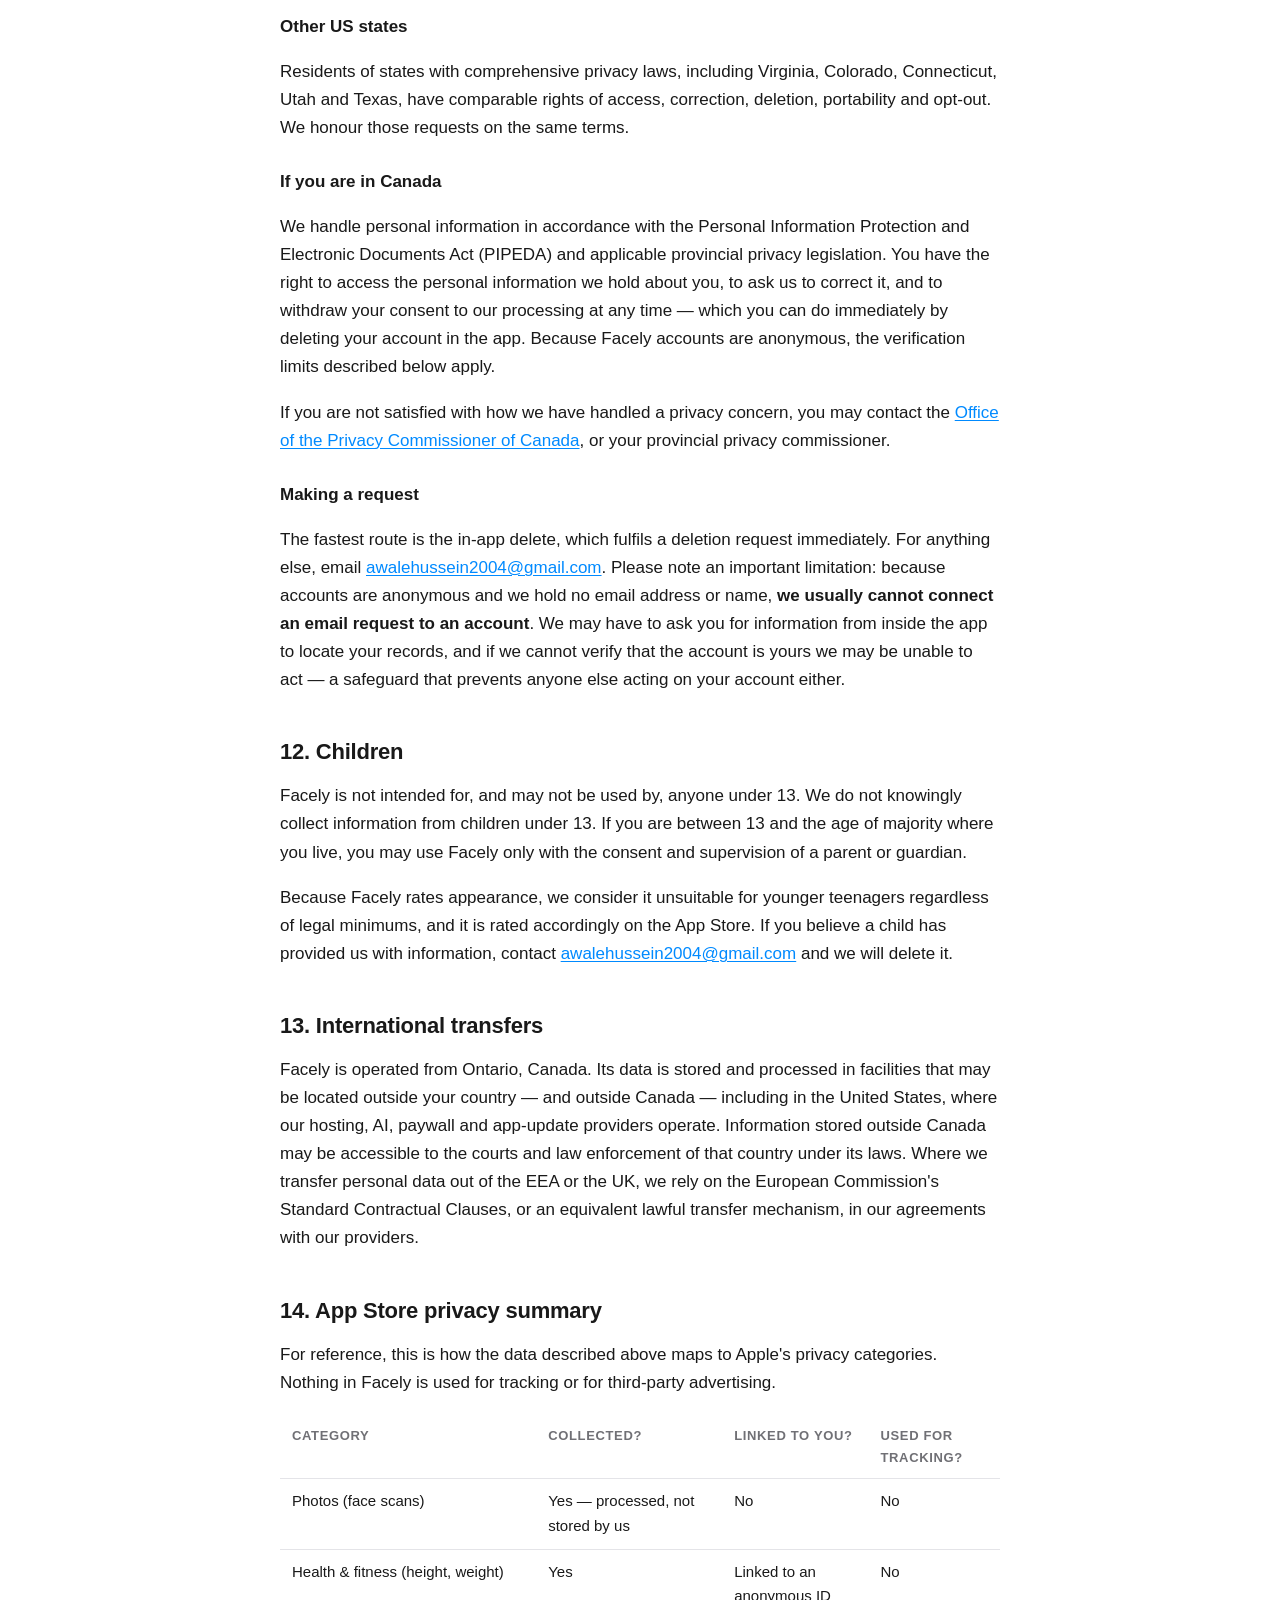
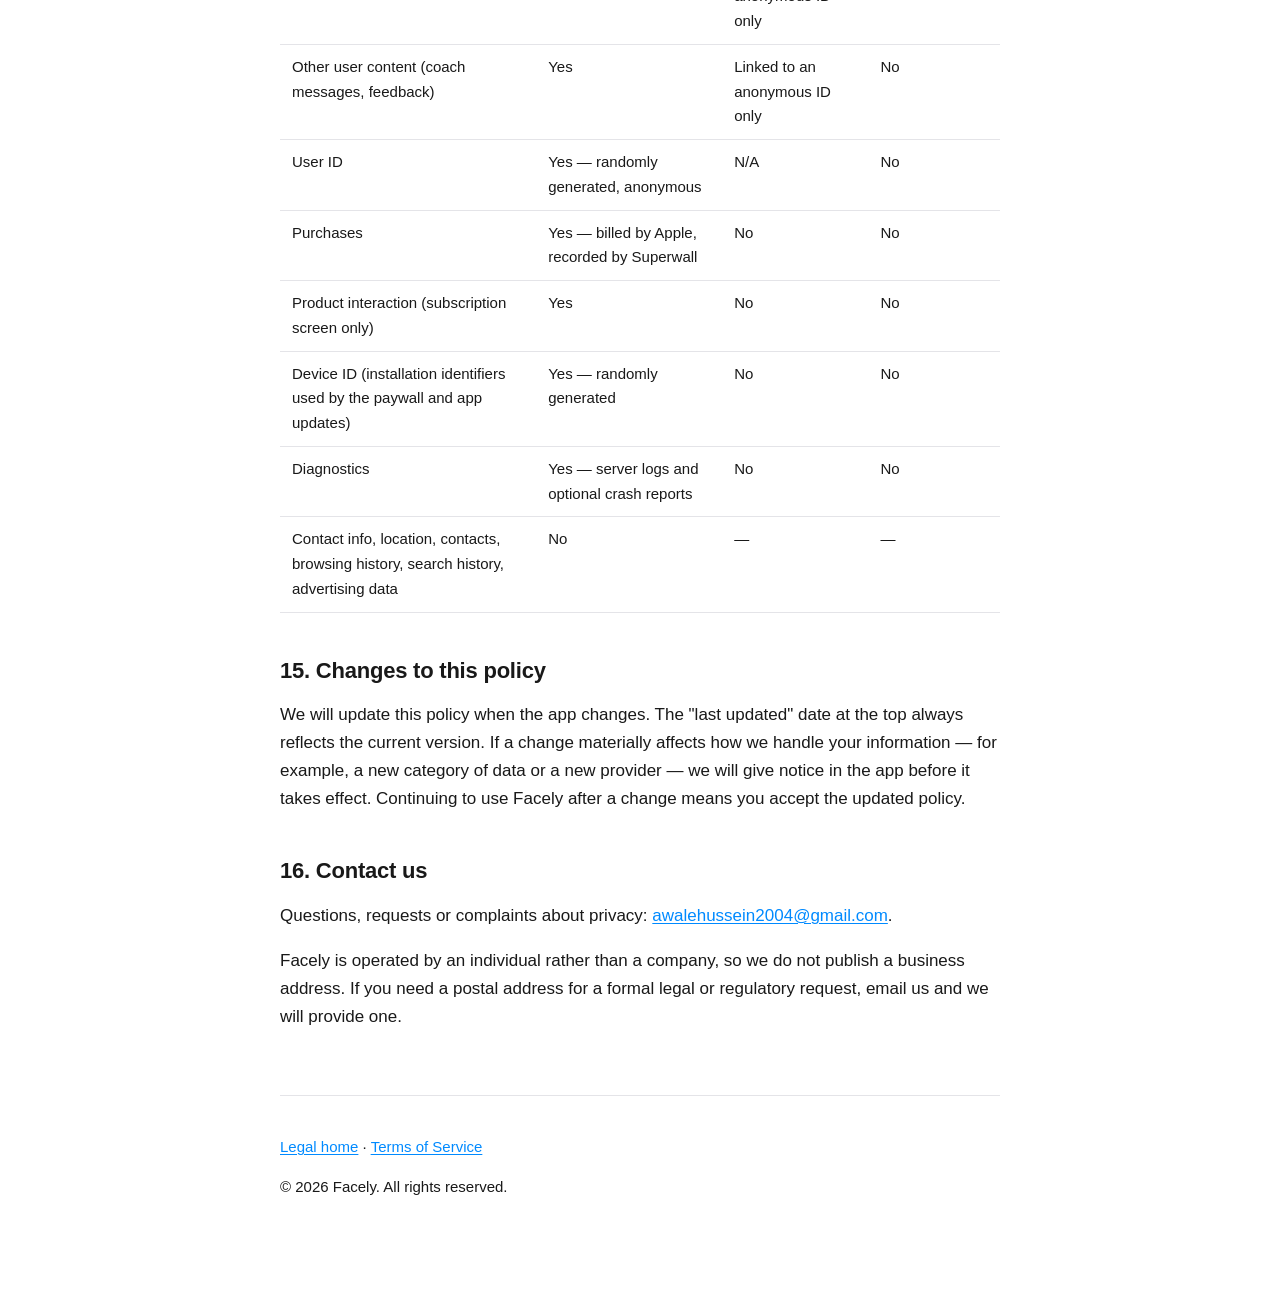
==== commit 77f4ae0f: "Privacy: scans are live front-camera only, no library import Co-Authored-By: Claude Opus 5.5 <norepl" ====
--- a/privacy.html
+++ b/privacy.html
@@ -16,7 +16,7 @@
 </header>
 
 <h1>Privacy Policy</h1>
-<p class="updated">Last updated: 22 September 2026 · Effective: 22 September 2026</p>
+<p class="updated">Last updated: 2 October 2026 · Effective: 2 October 2026</p>
 
 <div class="lede">
   <h2>The short version</h2>
@@ -167,7 +167,7 @@
   <li>We do not use facial recognition, identity matching or face search. Facely never attempts to work out who you are.</li>
   <li>We do not collect your location. The app requests no location permission.</li>
   <li>We do not access your contacts, calendar, microphone, health data or messages.</li>
-  <li>We do not read your photo library. You choose which images to give the app, through the standard iOS picker.</li>
+  <li>We do not read your photo library. Scan photos are taken live with your front camera; the app cannot import an existing image. Saving a card to Photos uses add-only access.</li>
   <li>We do not store your photos on our servers, and we do not use your photos to train any AI model — ours or anyone else's.</li>
   <li>We do not show your results to other users. Facely has no public profiles, no social feed and no leaderboard.</li>
 </ul>
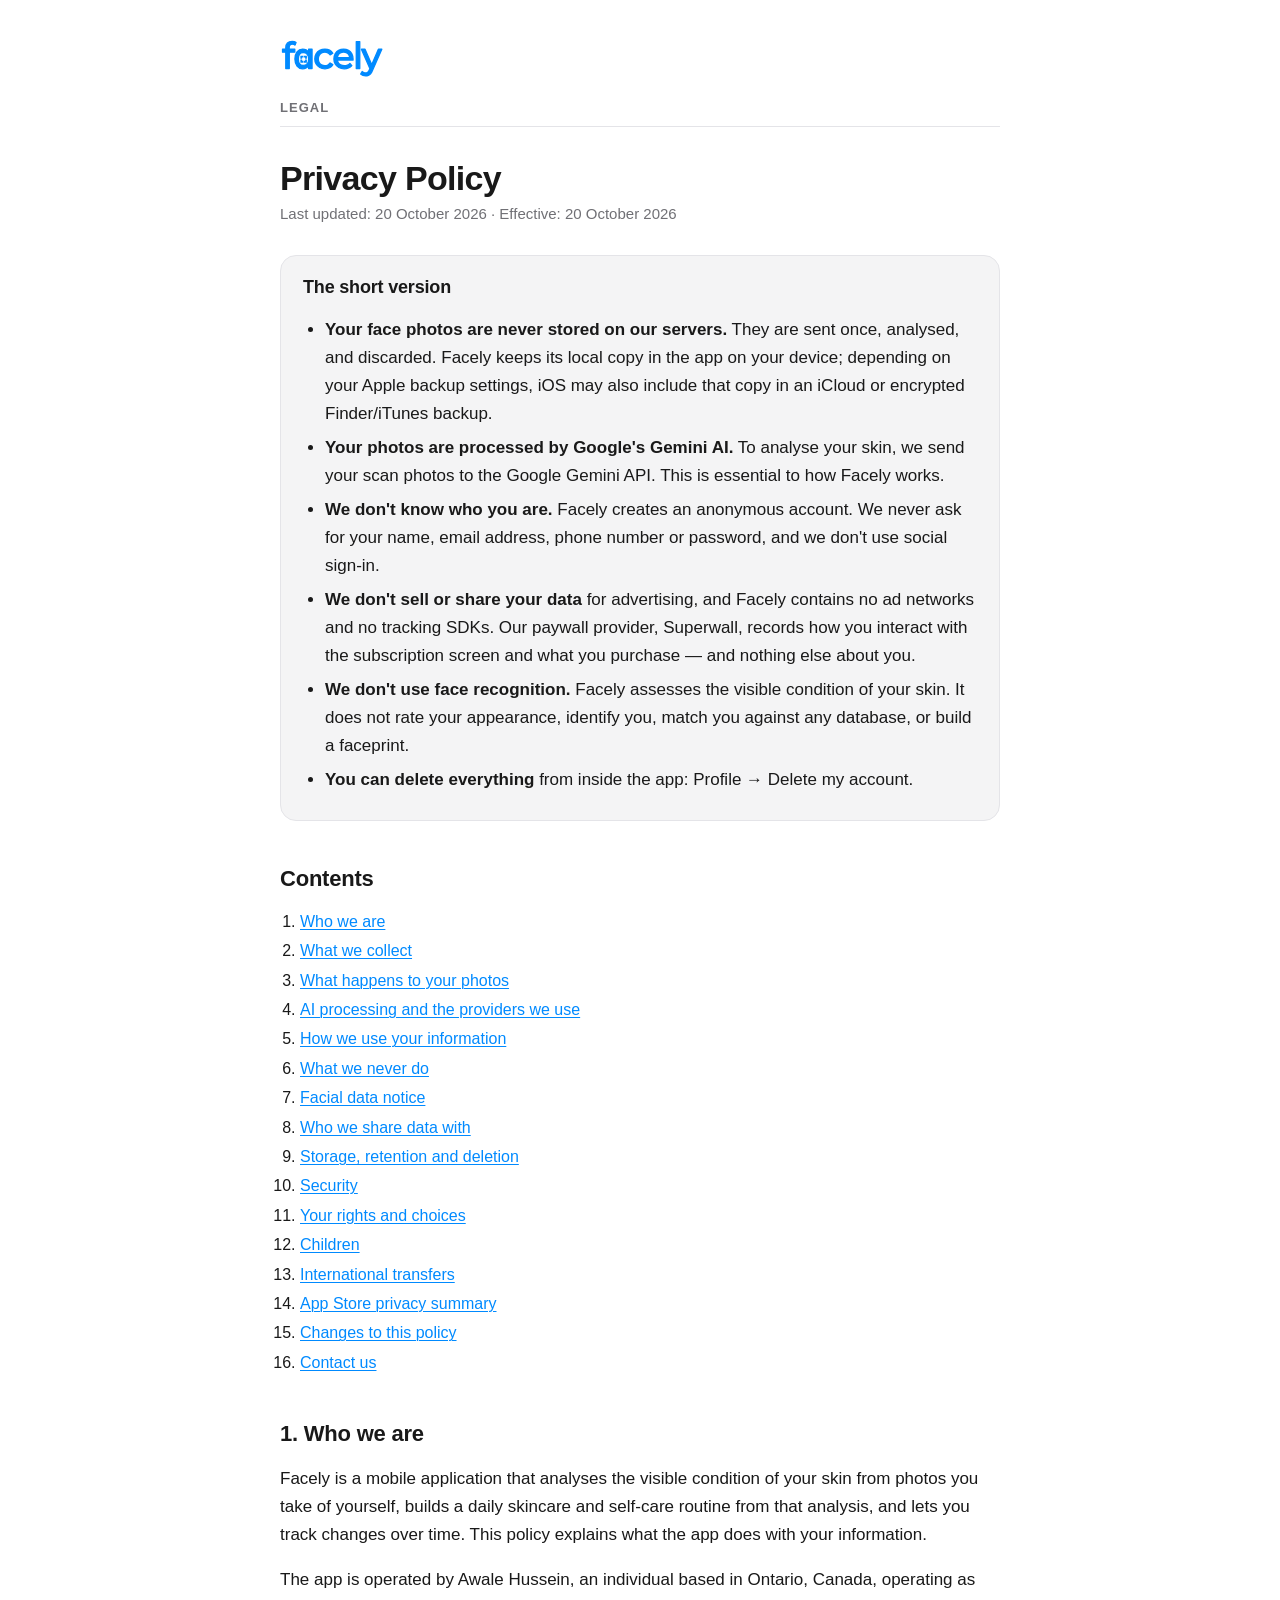
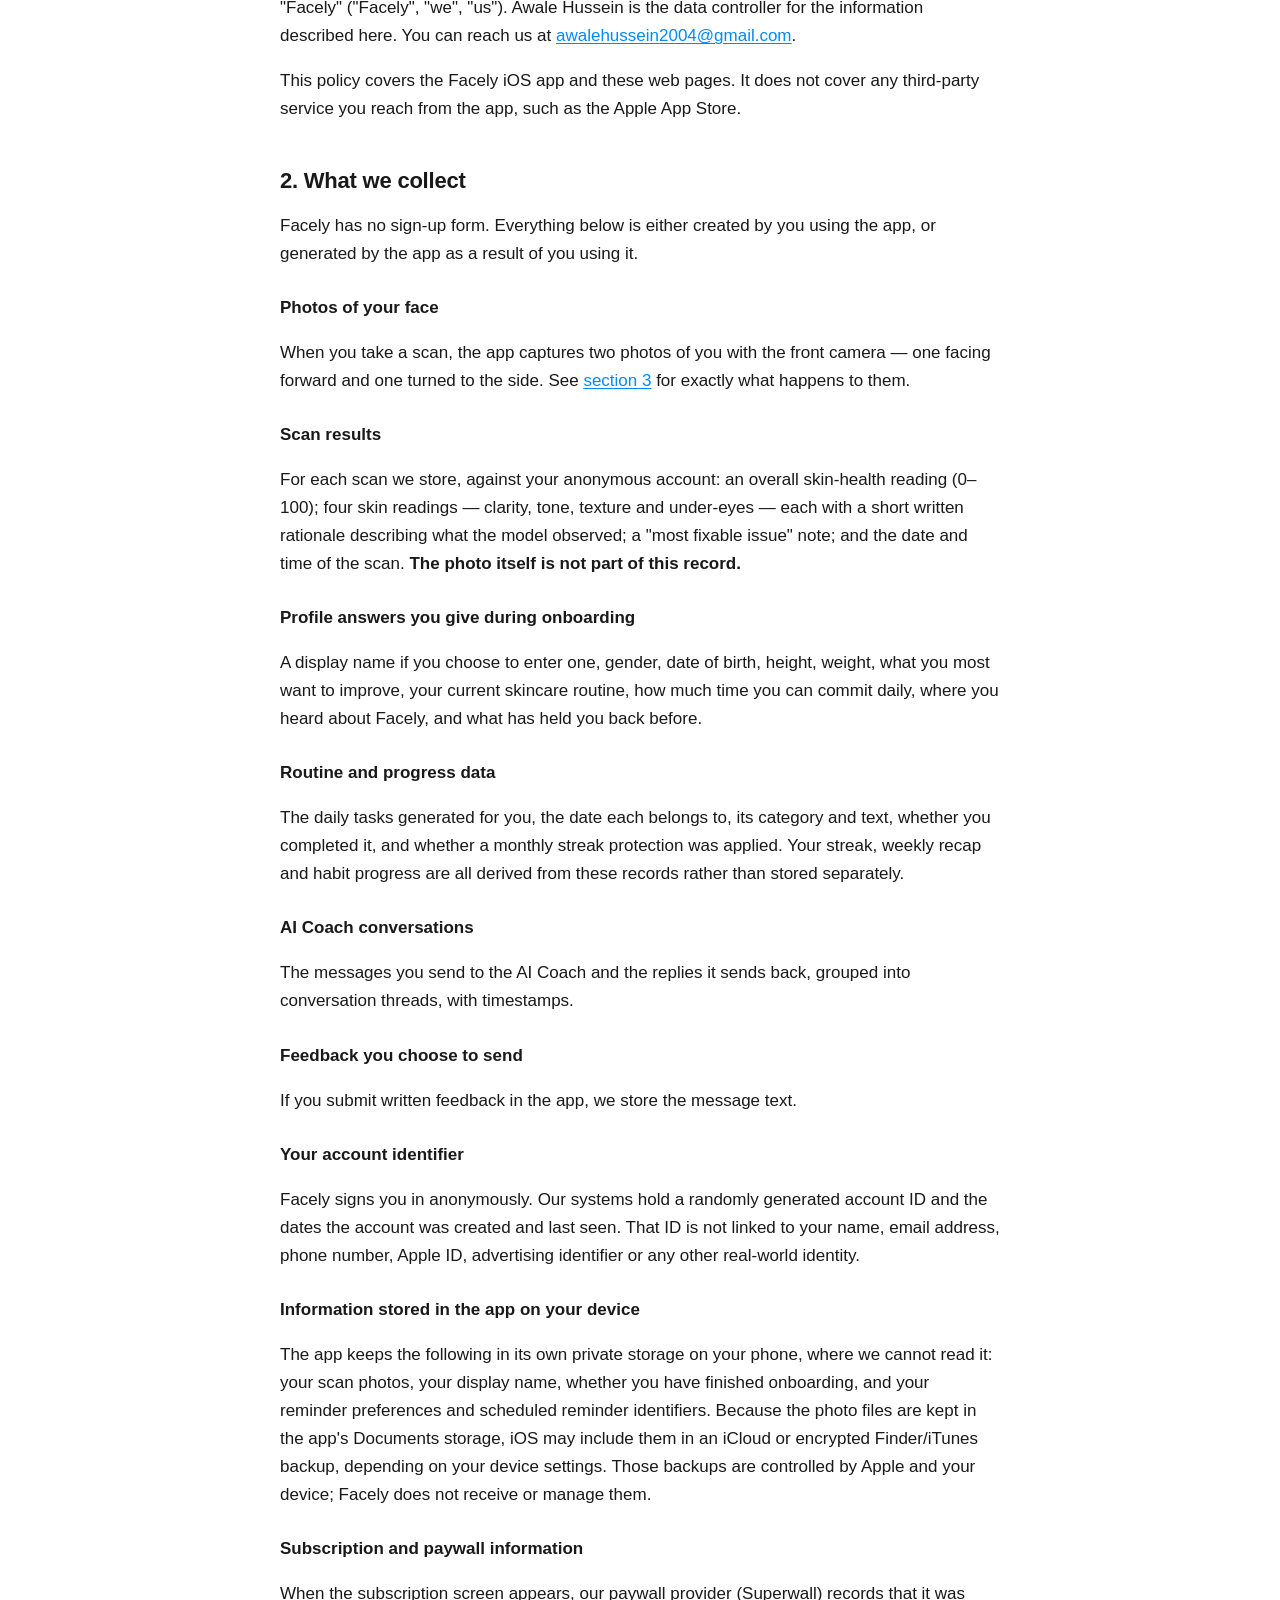
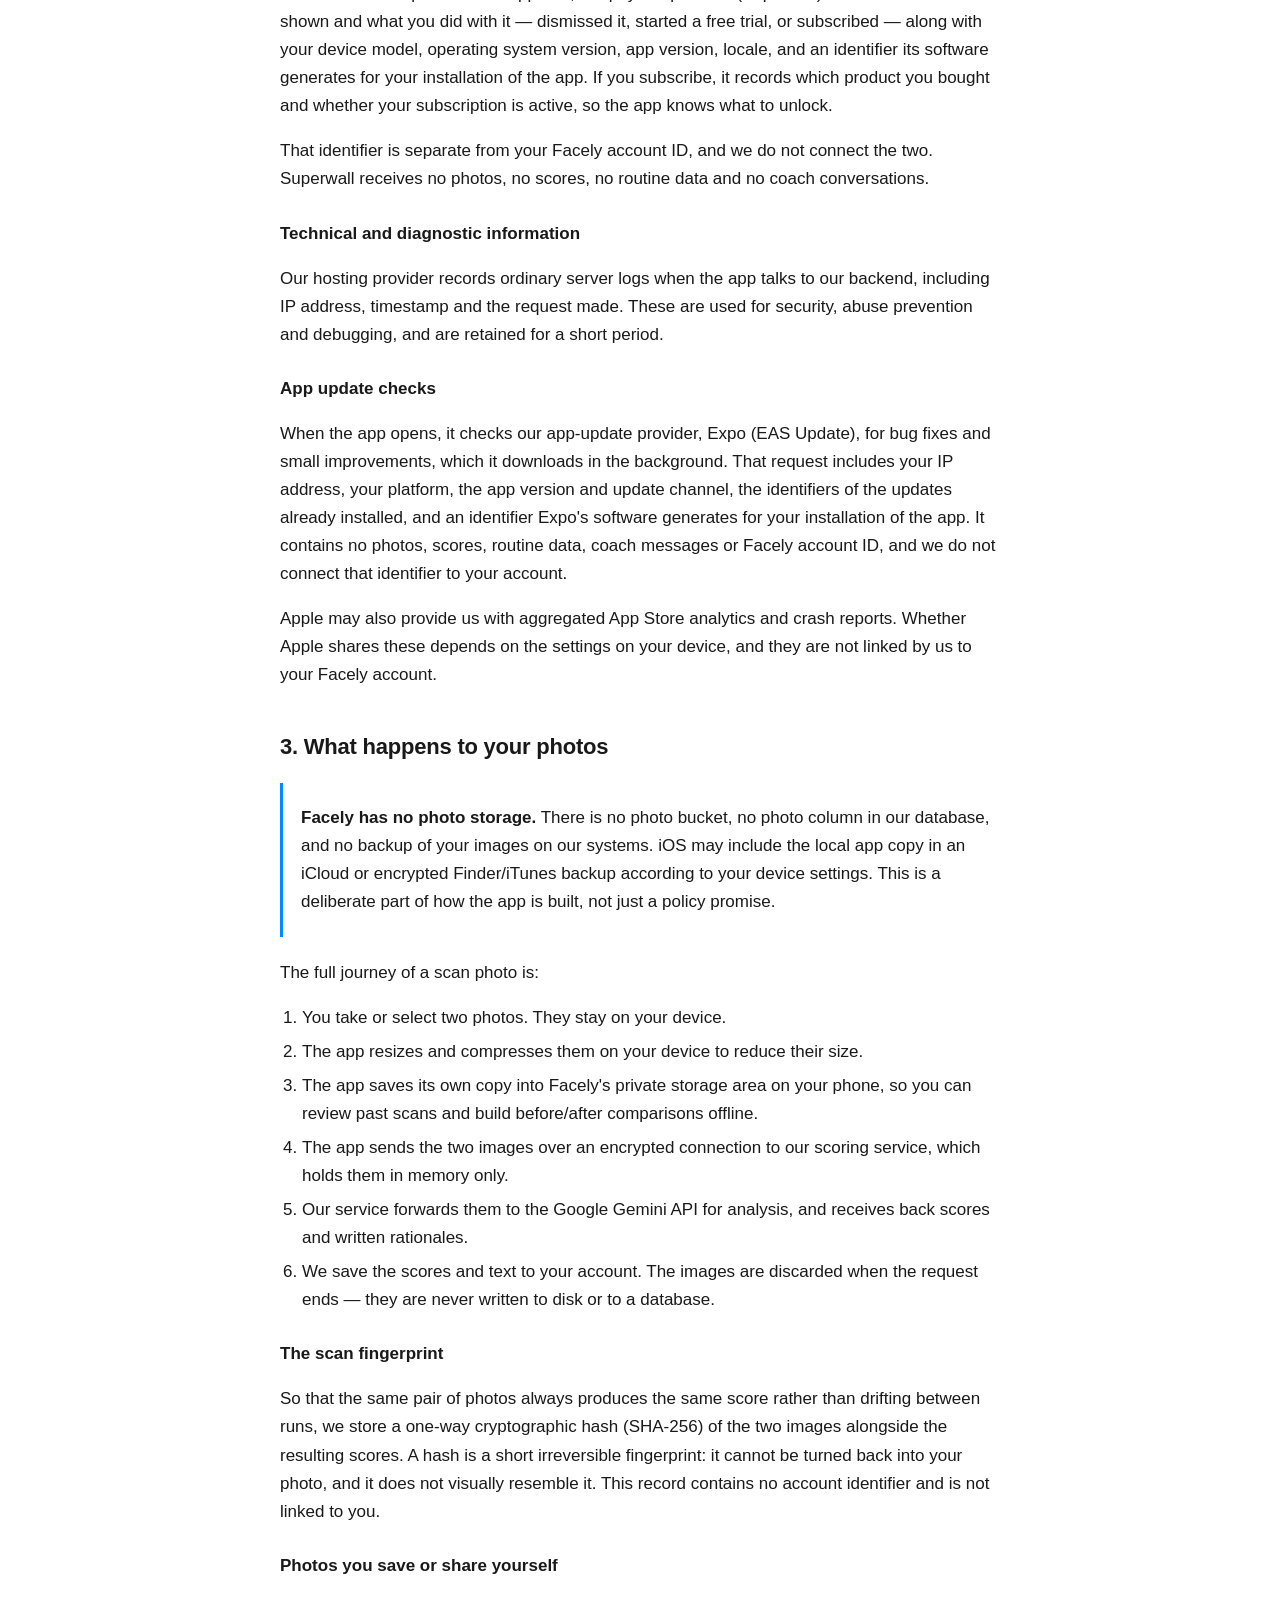
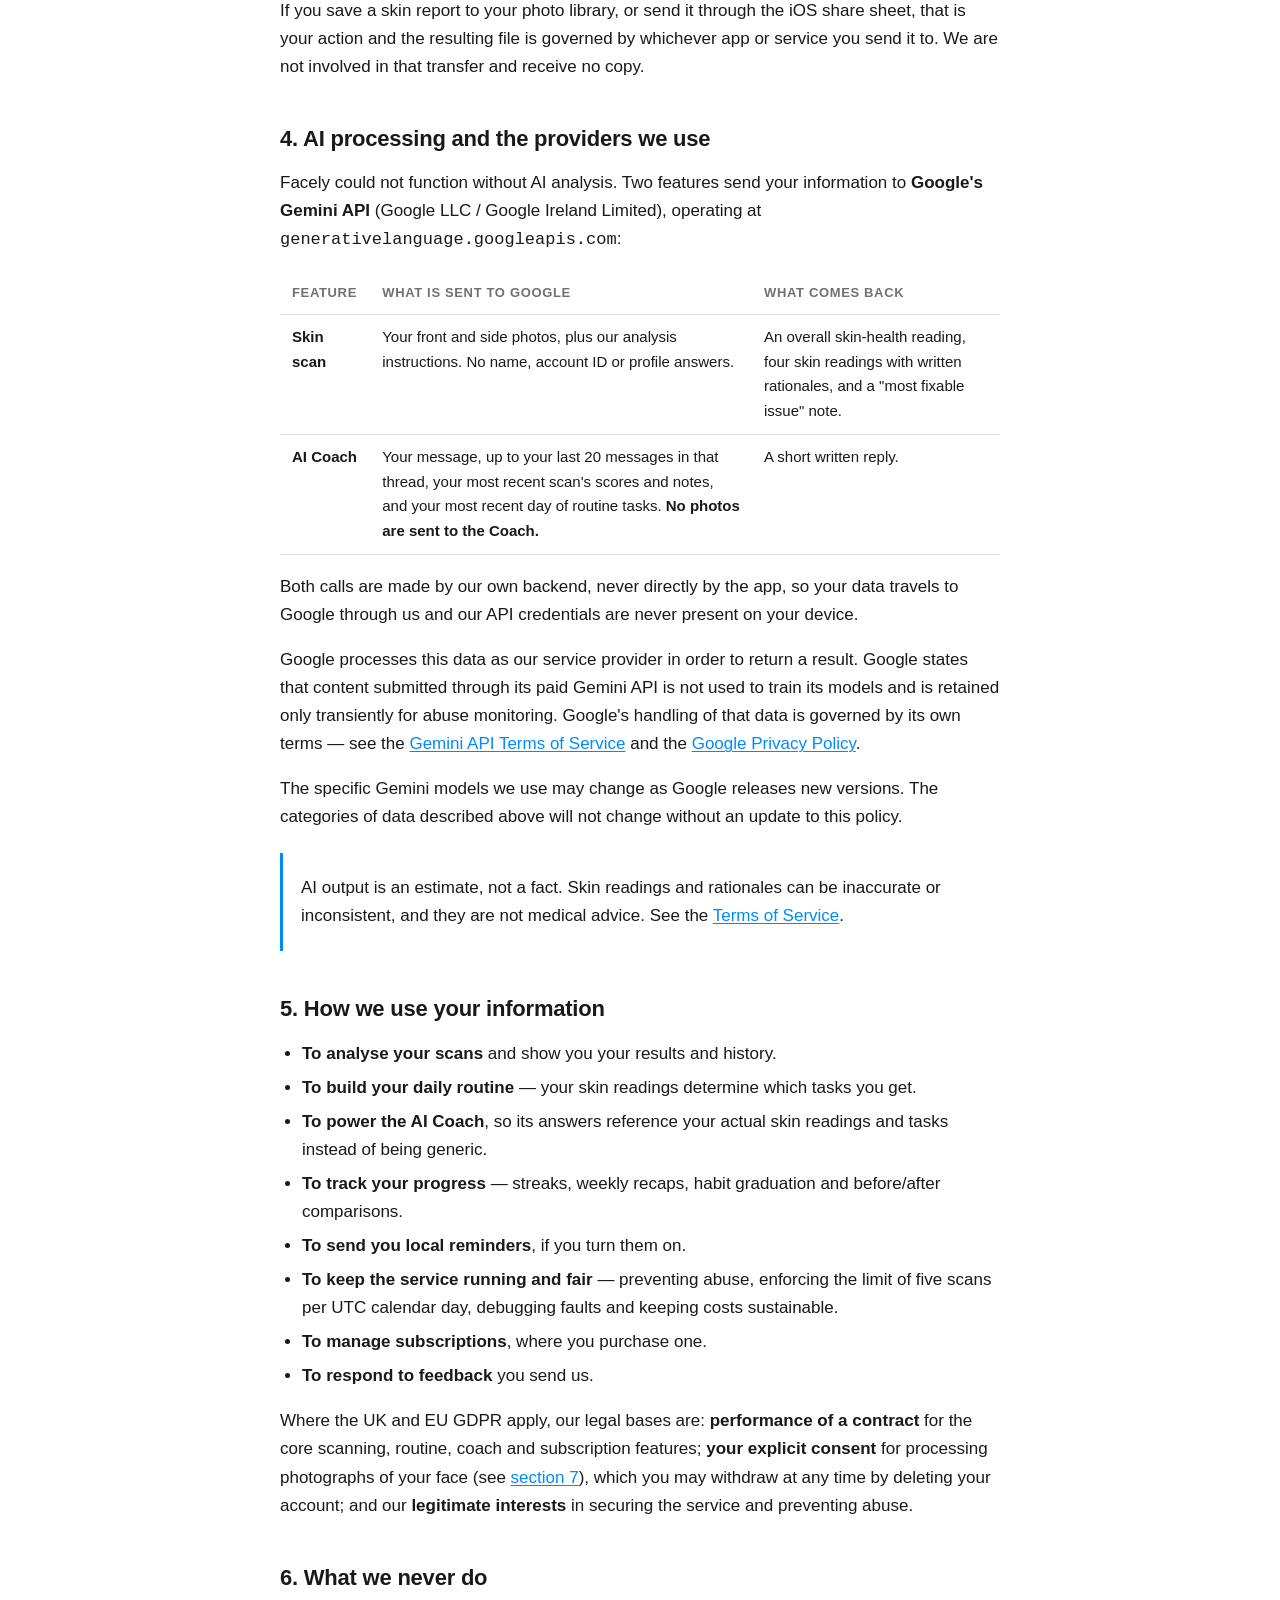
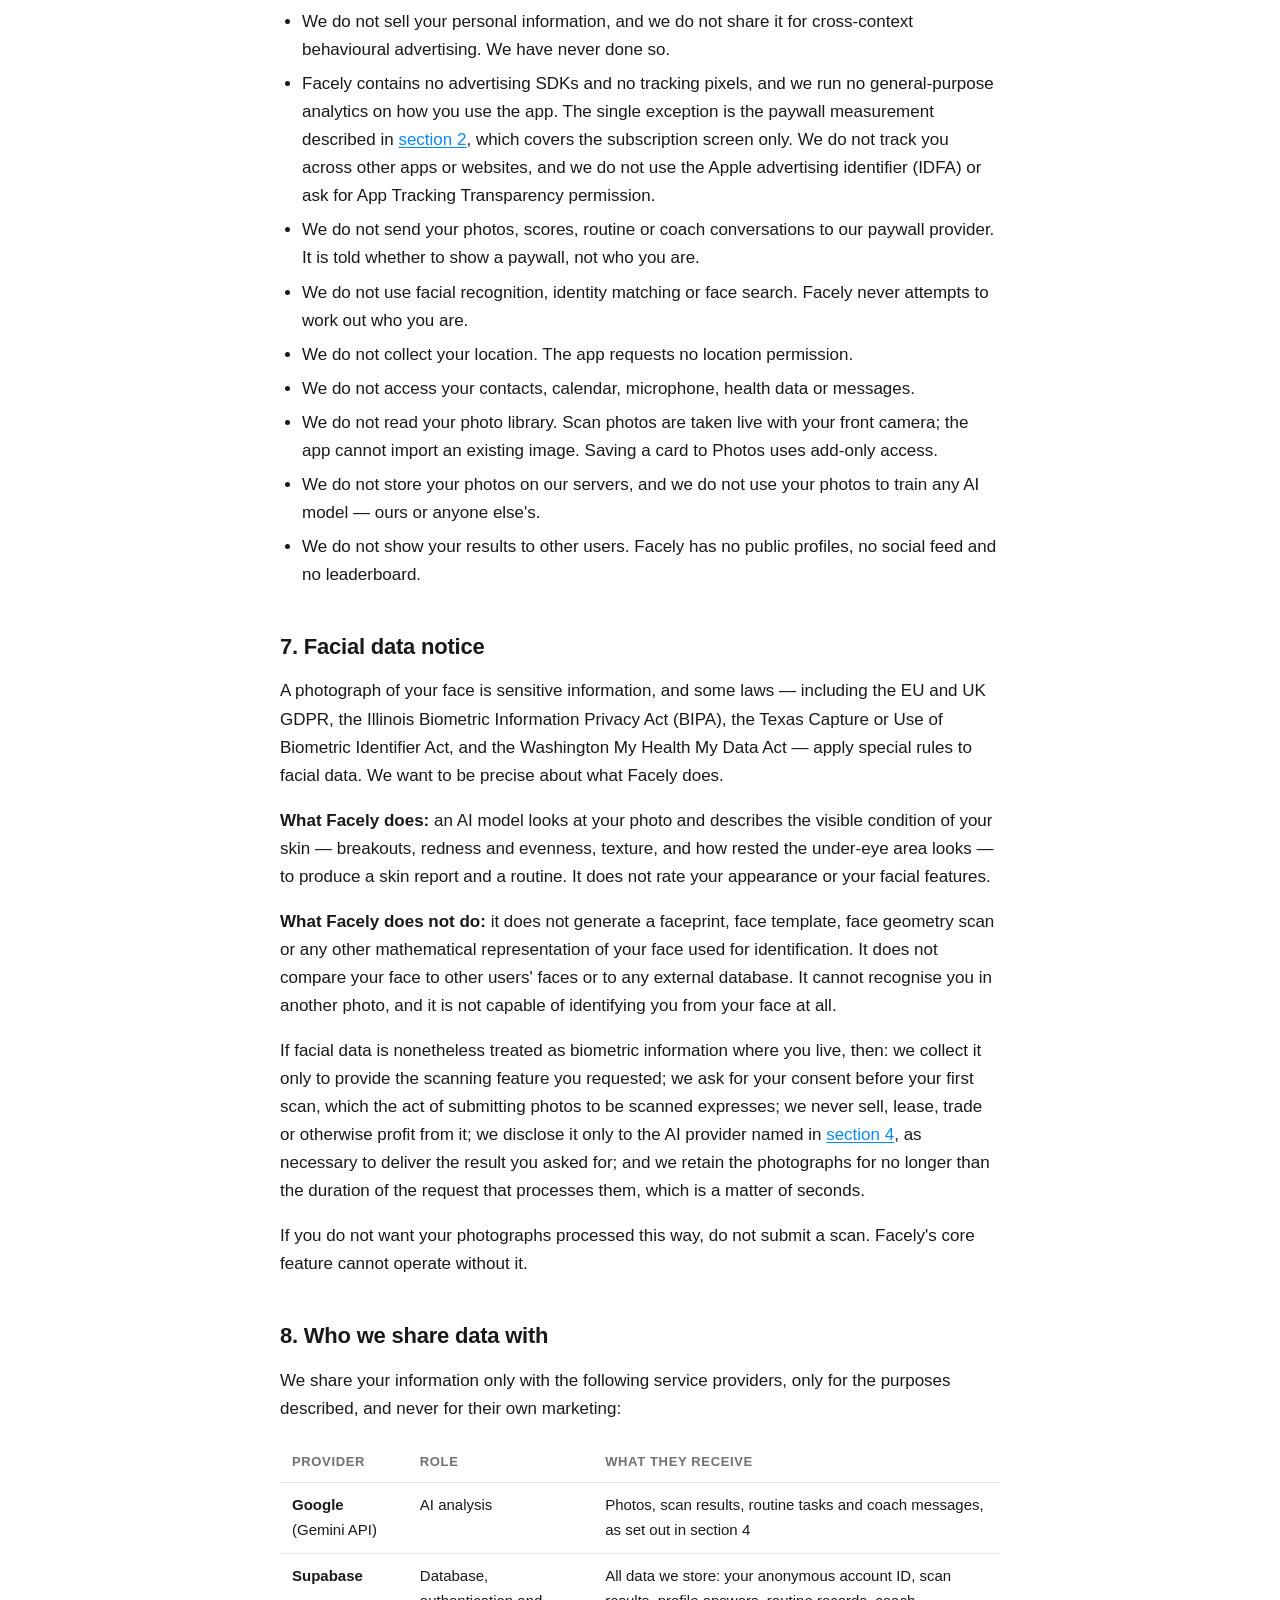
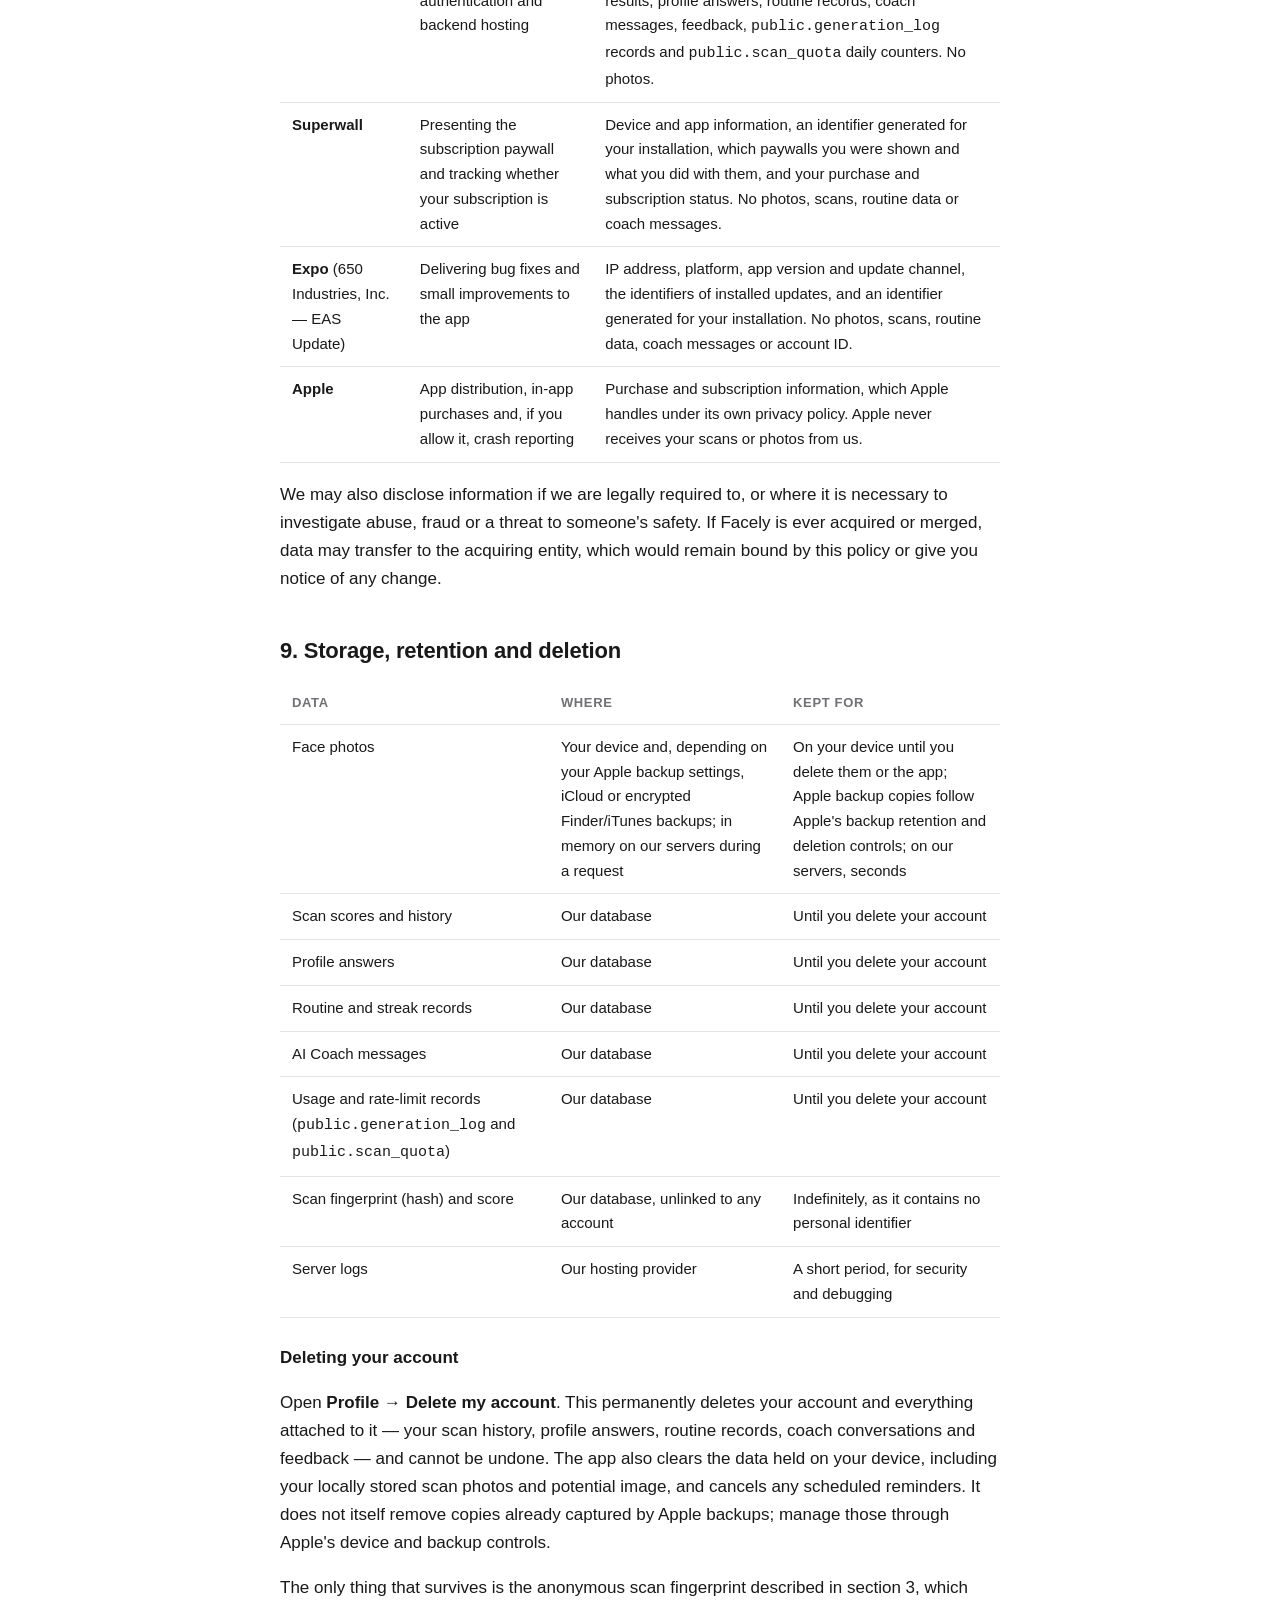
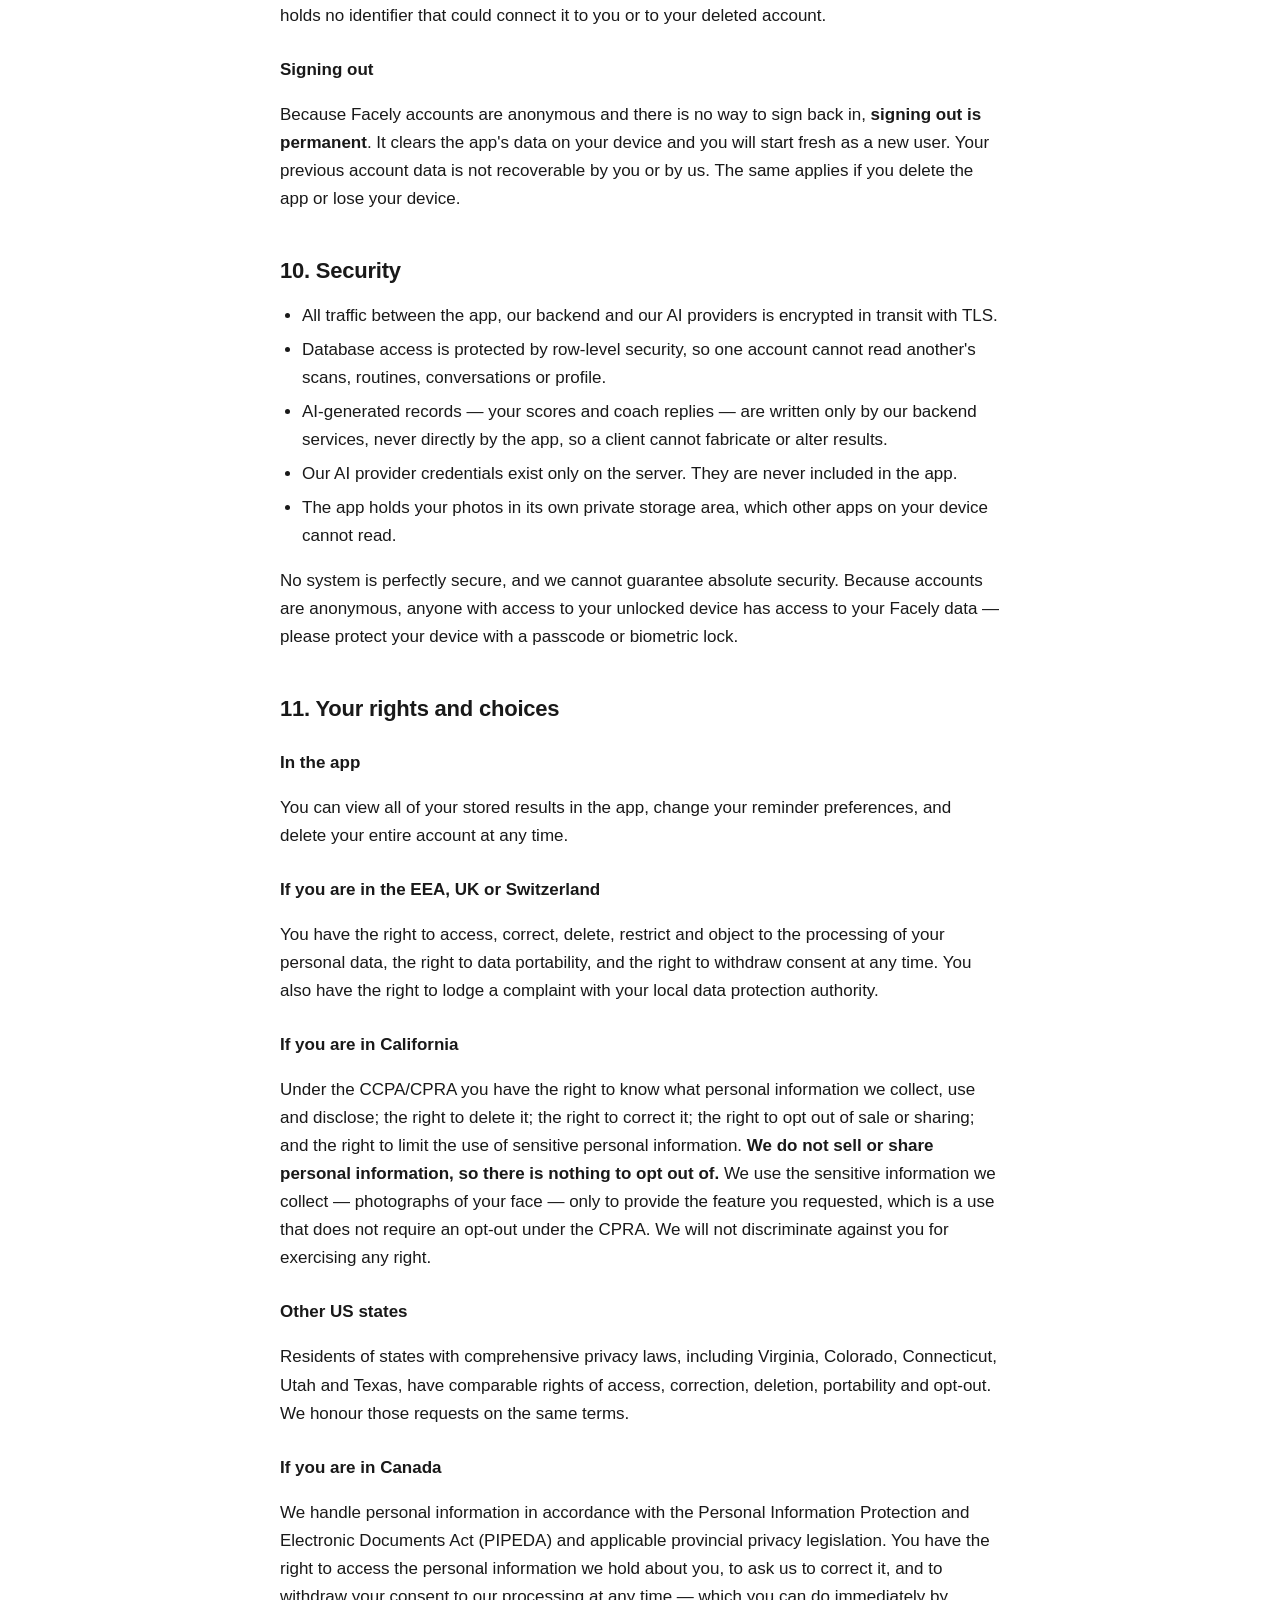
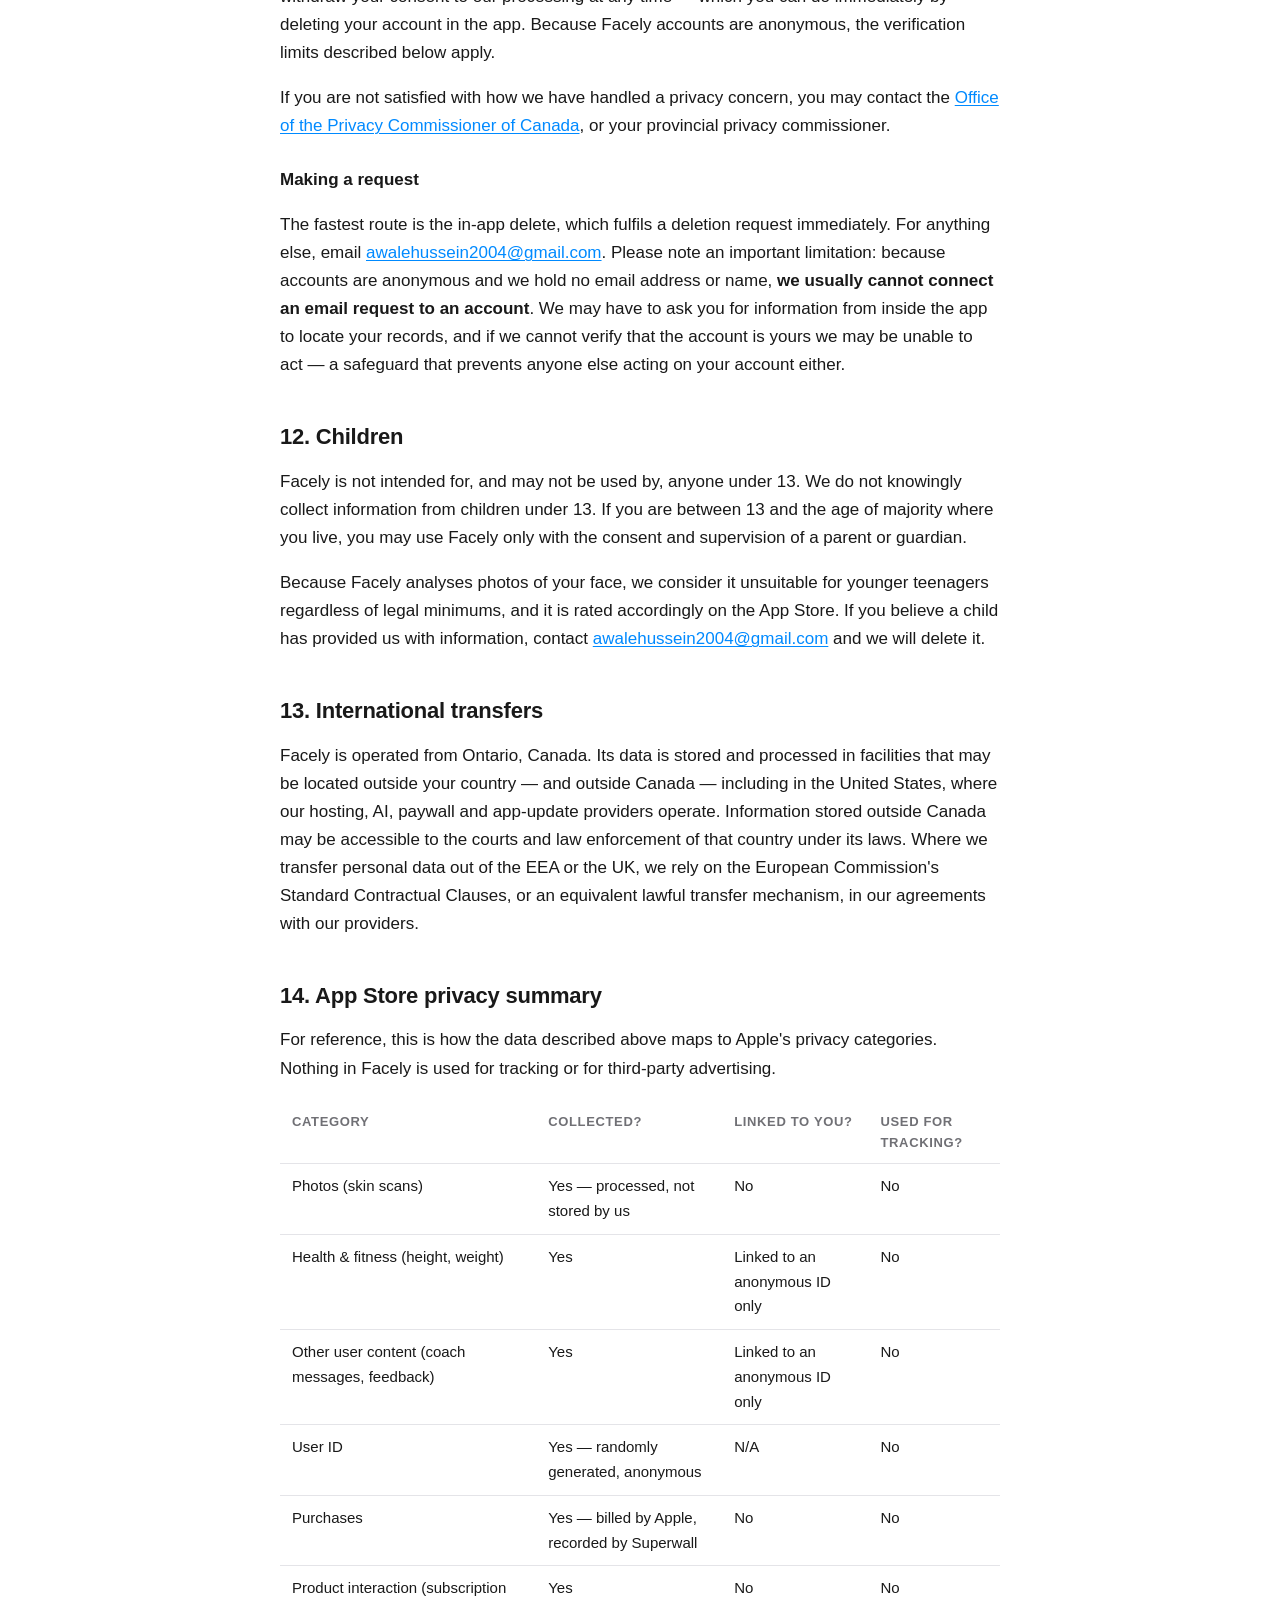
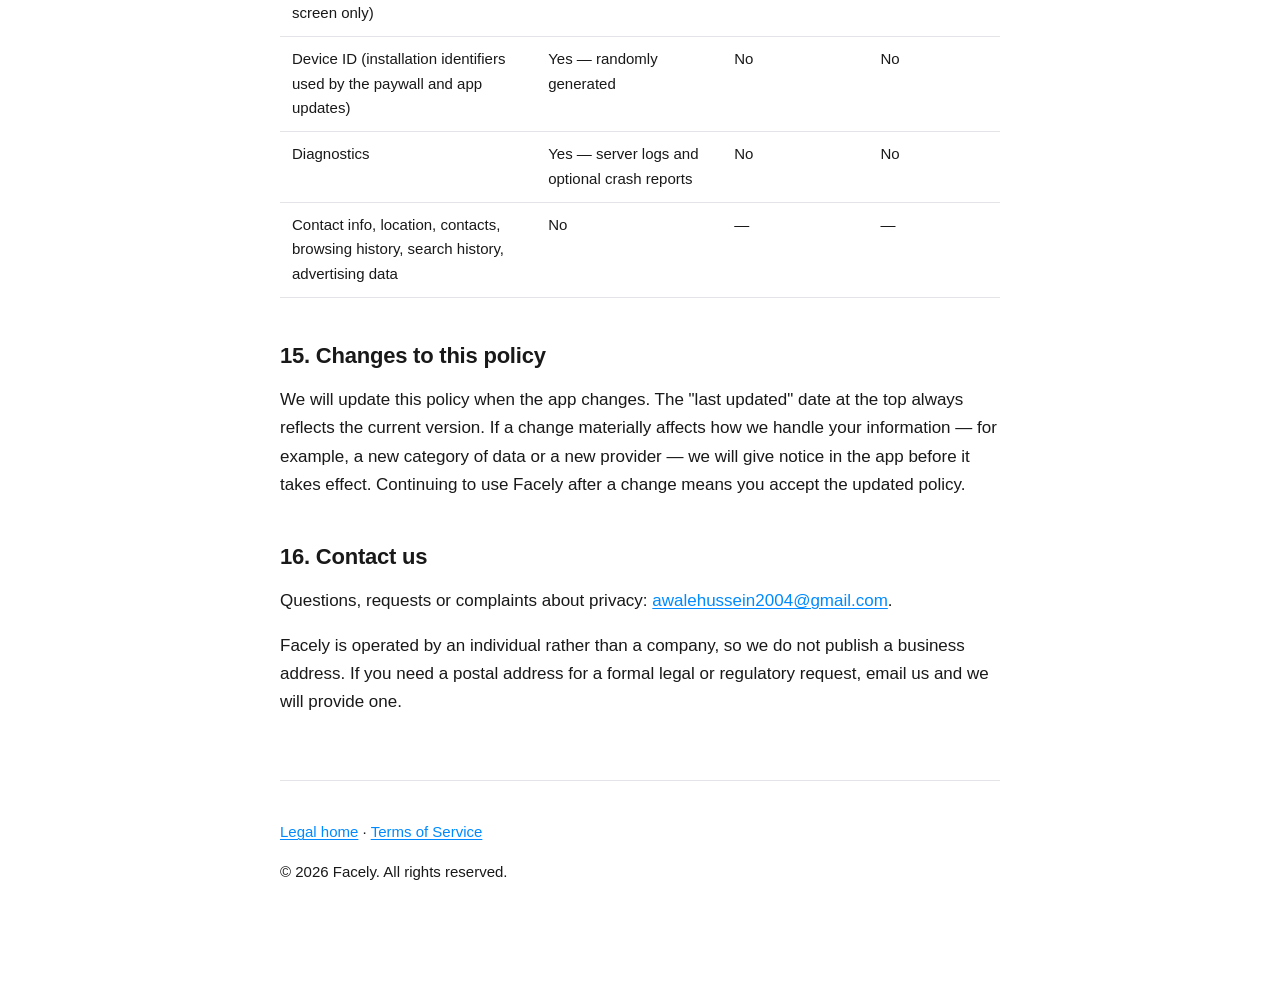
==== commit 2f82fec6: "Describe Facely as skin analysis; remove the potential preview Co-Authored-By: Claude Opus 5.5 <nore" ====
--- a/privacy.html
+++ b/privacy.html
@@ -4,7 +4,7 @@
 <meta charset="utf-8">
 <meta name="viewport" content="width=device-width, initial-scale=1">
 <title>Privacy Policy · Facely</title>
-<meta name="description" content="How the Facely app collects, uses, shares and deletes your data — including what happens to your face photos.">
+<meta name="description" content="How the Facely app collects, uses, shares and deletes your data — including what happens to your skin scan photos.">
 <link rel="stylesheet" href="style.css">
 </head>
 <body>
@@ -16,16 +16,16 @@
 </header>
 
 <h1>Privacy Policy</h1>
-<p class="updated">Last updated: 2 October 2026 · Effective: 2 October 2026</p>
+<p class="updated">Last updated: 20 October 2026 · Effective: 20 October 2026</p>
 
 <div class="lede">
   <h2>The short version</h2>
   <ul>
     <li><strong>Your face photos are never stored on our servers.</strong> They are sent once, analysed, and discarded. Facely keeps its local copy in the app on your device; depending on your Apple backup settings, iOS may also include that copy in an iCloud or encrypted Finder/iTunes backup.</li>
-    <li><strong>Your photos are processed by Google's Gemini AI.</strong> To score a scan and to generate your "potential" image, we send your photos to the Google Gemini API. This is essential to how Facely works.</li>
+    <li><strong>Your photos are processed by Google's Gemini AI.</strong> To analyse your skin, we send your scan photos to the Google Gemini API. This is essential to how Facely works.</li>
     <li><strong>We don't know who you are.</strong> Facely creates an anonymous account. We never ask for your name, email address, phone number or password, and we don't use social sign-in.</li>
     <li><strong>We don't sell or share your data</strong> for advertising, and Facely contains no ad networks and no tracking SDKs. Our paywall provider, Superwall, records how you interact with the subscription screen and what you purchase — and nothing else about you.</li>
-    <li><strong>We don't use face recognition.</strong> Facely assesses facial features to produce an aesthetic score. It does not identify you, match you against any database, or build a faceprint.</li>
+    <li><strong>We don't use face recognition.</strong> Facely assesses the visible condition of your skin. It does not rate your appearance, identify you, match you against any database, or build a faceprint.</li>
     <li><strong>You can delete everything</strong> from inside the app: Profile → Delete my account.</li>
   </ul>
 </div>
@@ -53,7 +53,7 @@
 </div>
 
 <h2 id="who">1. Who we are</h2>
-<p>Facely is a mobile application that analyses photos of your face to produce an aesthetic score, builds a daily improvement routine from that score, and lets you track changes over time. This policy explains what the app does with your information.</p>
+<p>Facely is a mobile application that analyses the visible condition of your skin from photos you take of yourself, builds a daily skincare and self-care routine from that analysis, and lets you track changes over time. This policy explains what the app does with your information.</p>
 <p>The app is operated by Awale Hussein, an individual based in Ontario, Canada, operating as "Facely" ("Facely", "we", "us"). Awale Hussein is the data controller for the information described here. You can reach us at <a href="mailto:awalehussein2004@gmail.com">awalehussein2004@gmail.com</a>.</p>
 <p>This policy covers the Facely iOS app and these web pages. It does not cover any third-party service you reach from the app, such as the Apple App Store.</p>
 
@@ -61,10 +61,10 @@
 <p>Facely has no sign-up form. Everything below is either created by you using the app, or generated by the app as a result of you using it.</p>
 
 <h3>Photos of your face</h3>
-<p>When you take a scan, the app captures or lets you select two photos — one front-facing and one side profile. If you generate a "potential" preview, your front photo is used again. See <a href="#photos">section 3</a> for exactly what happens to them.</p>
+<p>When you take a scan, the app captures two photos of you with the front camera — one facing forward and one turned to the side. See <a href="#photos">section 3</a> for exactly what happens to them.</p>
 
 <h3>Scan results</h3>
-<p>For each scan we store, against your anonymous account: an overall score (0–100); four sub-scores — eye area, skin, jawline and cheekbones — each with a short written rationale describing the features the model observed; a "most fixable issue" note; and the date and time of the scan. <strong>The photo itself is not part of this record.</strong></p>
+<p>For each scan we store, against your anonymous account: an overall skin-health reading (0–100); four skin readings — clarity, tone, texture and under-eyes — each with a short written rationale describing what the model observed; a "most fixable issue" note; and the date and time of the scan. <strong>The photo itself is not part of this record.</strong></p>
 
 <h3>Profile answers you give during onboarding</h3>
 <p>A display name if you choose to enter one, gender, date of birth, height, weight, what you most want to improve, your current skincare routine, how much time you can commit daily, where you heard about Facely, and what has held you back before.</p>
@@ -82,7 +82,7 @@
 <p>Facely signs you in anonymously. Our systems hold a randomly generated account ID and the dates the account was created and last seen. That ID is not linked to your name, email address, phone number, Apple ID, advertising identifier or any other real-world identity.</p>
 
 <h3>Information stored in the app on your device</h3>
-<p>The app keeps the following in its own private storage on your phone, where we cannot read it: your scan photos and any generated potential image, your display name, whether you have finished onboarding, and your reminder preferences and scheduled reminder identifiers. Because the photo files are kept in the app's Documents storage, iOS may include them in an iCloud or encrypted Finder/iTunes backup, depending on your device settings. Those backups are controlled by Apple and your device; Facely does not receive or manage them.</p>
+<p>The app keeps the following in its own private storage on your phone, where we cannot read it: your scan photos, your display name, whether you have finished onboarding, and your reminder preferences and scheduled reminder identifiers. Because the photo files are kept in the app's Documents storage, iOS may include them in an iCloud or encrypted Finder/iTunes backup, depending on your device settings. Those backups are controlled by Apple and your device; Facely does not receive or manage them.</p>
 
 <h3>Subscription and paywall information</h3>
 <p>When the subscription screen appears, our paywall provider (Superwall) records that it was shown and what you did with it — dismissed it, started a free trial, or subscribed — along with your device model, operating system version, app version, locale, and an identifier its software generates for your installation of the app. If you subscribe, it records which product you bought and whether your subscription is active, so the app knows what to unlock.</p>
@@ -107,28 +107,22 @@
   <li>Our service forwards them to the Google Gemini API for analysis, and receives back scores and written rationales.</li>
   <li>We save the scores and text to your account. The images are discarded when the request ends — they are never written to disk or to a database.</li>
 </ol>
-<p>The "potential" image follows the same path: your front photo goes to Google's Gemini image model, the generated portrait comes back, and the app saves it on your device. Neither the input photo nor the generated image is stored on our servers.</p>
 
 <h3>The scan fingerprint</h3>
 <p>So that the same pair of photos always produces the same score rather than drifting between runs, we store a one-way cryptographic hash (SHA-256) of the two images alongside the resulting scores. A hash is a short irreversible fingerprint: it cannot be turned back into your photo, and it does not visually resemble it. This record contains no account identifier and is not linked to you.</p>
 
 <h3>Photos you save or share yourself</h3>
-<p>If you save a score card or a before/after card to your photo library, or send it through the iOS share sheet, that is your action and the resulting file is governed by whichever app or service you send it to. We are not involved in that transfer and receive no copy.</p>
+<p>If you save a skin report to your photo library, or send it through the iOS share sheet, that is your action and the resulting file is governed by whichever app or service you send it to. We are not involved in that transfer and receive no copy.</p>
 
 <h2 id="ai">4. AI processing and the providers we use</h2>
-<p>Facely could not function without AI analysis. Three features send your information to <strong>Google's Gemini API</strong> (Google LLC / Google Ireland Limited), operating at <code>generativelanguage.googleapis.com</code>:</p>
+<p>Facely could not function without AI analysis. Two features send your information to <strong>Google's Gemini API</strong> (Google LLC / Google Ireland Limited), operating at <code>generativelanguage.googleapis.com</code>:</p>
 
 <table>
   <tr><th>Feature</th><th>What is sent to Google</th><th>What comes back</th></tr>
   <tr>
-    <td><strong>Face scan</strong></td>
-    <td>Your front and side photos, plus our scoring instructions. No name, account ID or profile answers.</td>
-    <td>An overall score, four sub-scores with written rationales, and a "most fixable issue" note.</td>
-  </tr>
-  <tr>
-    <td><strong>Potential preview</strong></td>
-    <td>Your front photo, plus our image-editing instructions.</td>
-    <td>An edited version of your photo showing a plausible improved result.</td>
+    <td><strong>Skin scan</strong></td>
+    <td>Your front and side photos, plus our analysis instructions. No name, account ID or profile answers.</td>
+    <td>An overall skin-health reading, four skin readings with written rationales, and a "most fixable issue" note.</td>
   </tr>
   <tr>
     <td><strong>AI Coach</strong></td>
@@ -137,20 +131,19 @@
   </tr>
 </table>
 
-<p>All three calls are made by our own backend, never directly by the app, so your data travels to Google through us and our API credentials are never present on your device.</p>
+<p>Both calls are made by our own backend, never directly by the app, so your data travels to Google through us and our API credentials are never present on your device.</p>
 <p>Google processes this data as our service provider in order to return a result. Google states that content submitted through its paid Gemini API is not used to train its models and is retained only transiently for abuse monitoring. Google's handling of that data is governed by its own terms — see the <a href="https://ai.google.dev/gemini-api/terms" rel="noopener">Gemini API Terms of Service</a> and the <a href="https://policies.google.com/privacy" rel="noopener">Google Privacy Policy</a>.</p>
 <p>The specific Gemini models we use may change as Google releases new versions. The categories of data described above will not change without an update to this policy.</p>
 
 <div class="callout">
-  <p>AI output is an estimate, not a fact. Scores, rationales and generated images can be inaccurate, inconsistent or unflattering, and the "potential" image is an illustration rather than a prediction of your future appearance. See the <a href="terms.html">Terms of Service</a>.</p>
+  <p>AI output is an estimate, not a fact. Skin readings and rationales can be inaccurate or inconsistent, and they are not medical advice. See the <a href="terms.html">Terms of Service</a>.</p>
 </div>
 
 <h2 id="use">5. How we use your information</h2>
 <ul>
-  <li><strong>To score your scans</strong> and show you your results and history.</li>
-  <li><strong>To build your daily routine</strong> — your weakest sub-scores determine which tasks you get.</li>
-  <li><strong>To power the AI Coach</strong>, so its answers reference your actual scores and tasks instead of being generic.</li>
-  <li><strong>To generate your potential preview</strong>, when you ask for one.</li>
+  <li><strong>To analyse your scans</strong> and show you your results and history.</li>
+  <li><strong>To build your daily routine</strong> — your skin readings determine which tasks you get.</li>
+  <li><strong>To power the AI Coach</strong>, so its answers reference your actual skin readings and tasks instead of being generic.</li>
   <li><strong>To track your progress</strong> — streaks, weekly recaps, habit graduation and before/after comparisons.</li>
   <li><strong>To send you local reminders</strong>, if you turn them on.</li>
   <li><strong>To keep the service running and fair</strong> — preventing abuse, enforcing the limit of five scans per UTC calendar day, debugging faults and keeping costs sustainable.</li>
@@ -174,7 +167,7 @@
 
 <h2 id="biometric">7. Facial data notice</h2>
 <p>A photograph of your face is sensitive information, and some laws — including the EU and UK GDPR, the Illinois Biometric Information Privacy Act (BIPA), the Texas Capture or Use of Biometric Identifier Act, and the Washington My Health My Data Act — apply special rules to facial data. We want to be precise about what Facely does.</p>
-<p><strong>What Facely does:</strong> an AI model looks at your photo and describes and rates visible features — the shape of your jaw, the condition of your skin, the area around your eyes, your cheekbones — to produce a score and a routine.</p>
+<p><strong>What Facely does:</strong> an AI model looks at your photo and describes the visible condition of your skin — breakouts, redness and evenness, texture, and how rested the under-eye area looks — to produce a skin report and a routine. It does not rate your appearance or your facial features.</p>
 <p><strong>What Facely does not do:</strong> it does not generate a faceprint, face template, face geometry scan or any other mathematical representation of your face used for identification. It does not compare your face to other users' faces or to any external database. It cannot recognise you in another photo, and it is not capable of identifying you from your face at all.</p>
 <p>If facial data is nonetheless treated as biometric information where you live, then: we collect it only to provide the scanning feature you requested; we ask for your consent before your first scan, which the act of submitting photos to be scanned expresses; we never sell, lease, trade or otherwise profit from it; we disclose it only to the AI provider named in <a href="#ai">section 4</a>, as necessary to deliver the result you asked for; and we retain the photographs for no longer than the duration of the request that processes them, which is a matter of seconds.</p>
 <p>If you do not want your photographs processed this way, do not submit a scan. Facely's core feature cannot operate without it.</p>
@@ -243,7 +236,7 @@
 
 <h2 id="children">12. Children</h2>
 <p>Facely is not intended for, and may not be used by, anyone under 13. We do not knowingly collect information from children under 13. If you are between 13 and the age of majority where you live, you may use Facely only with the consent and supervision of a parent or guardian.</p>
-<p>Because Facely rates appearance, we consider it unsuitable for younger teenagers regardless of legal minimums, and it is rated accordingly on the App Store. If you believe a child has provided us with information, contact <a href="mailto:awalehussein2004@gmail.com">awalehussein2004@gmail.com</a> and we will delete it.</p>
+<p>Because Facely analyses photos of your face, we consider it unsuitable for younger teenagers regardless of legal minimums, and it is rated accordingly on the App Store. If you believe a child has provided us with information, contact <a href="mailto:awalehussein2004@gmail.com">awalehussein2004@gmail.com</a> and we will delete it.</p>
 
 <h2 id="transfers">13. International transfers</h2>
 <p>Facely is operated from Ontario, Canada. Its data is stored and processed in facilities that may be located outside your country — and outside Canada — including in the United States, where our hosting, AI, paywall and app-update providers operate. Information stored outside Canada may be accessible to the courts and law enforcement of that country under its laws. Where we transfer personal data out of the EEA or the UK, we rely on the European Commission's Standard Contractual Clauses, or an equivalent lawful transfer mechanism, in our agreements with our providers.</p>
@@ -252,7 +245,7 @@
 <p>For reference, this is how the data described above maps to Apple's privacy categories. Nothing in Facely is used for tracking or for third-party advertising.</p>
 <table>
   <tr><th>Category</th><th>Collected?</th><th>Linked to you?</th><th>Used for tracking?</th></tr>
-  <tr><td>Photos (face scans)</td><td>Yes — processed, not stored by us</td><td>No</td><td>No</td></tr>
+  <tr><td>Photos (skin scans)</td><td>Yes — processed, not stored by us</td><td>No</td><td>No</td></tr>
   <tr><td>Health &amp; fitness (height, weight)</td><td>Yes</td><td>Linked to an anonymous ID only</td><td>No</td></tr>
   <tr><td>Other user content (coach messages, feedback)</td><td>Yes</td><td>Linked to an anonymous ID only</td><td>No</td></tr>
   <tr><td>User ID</td><td>Yes — randomly generated, anonymous</td><td>N/A</td><td>No</td></tr>
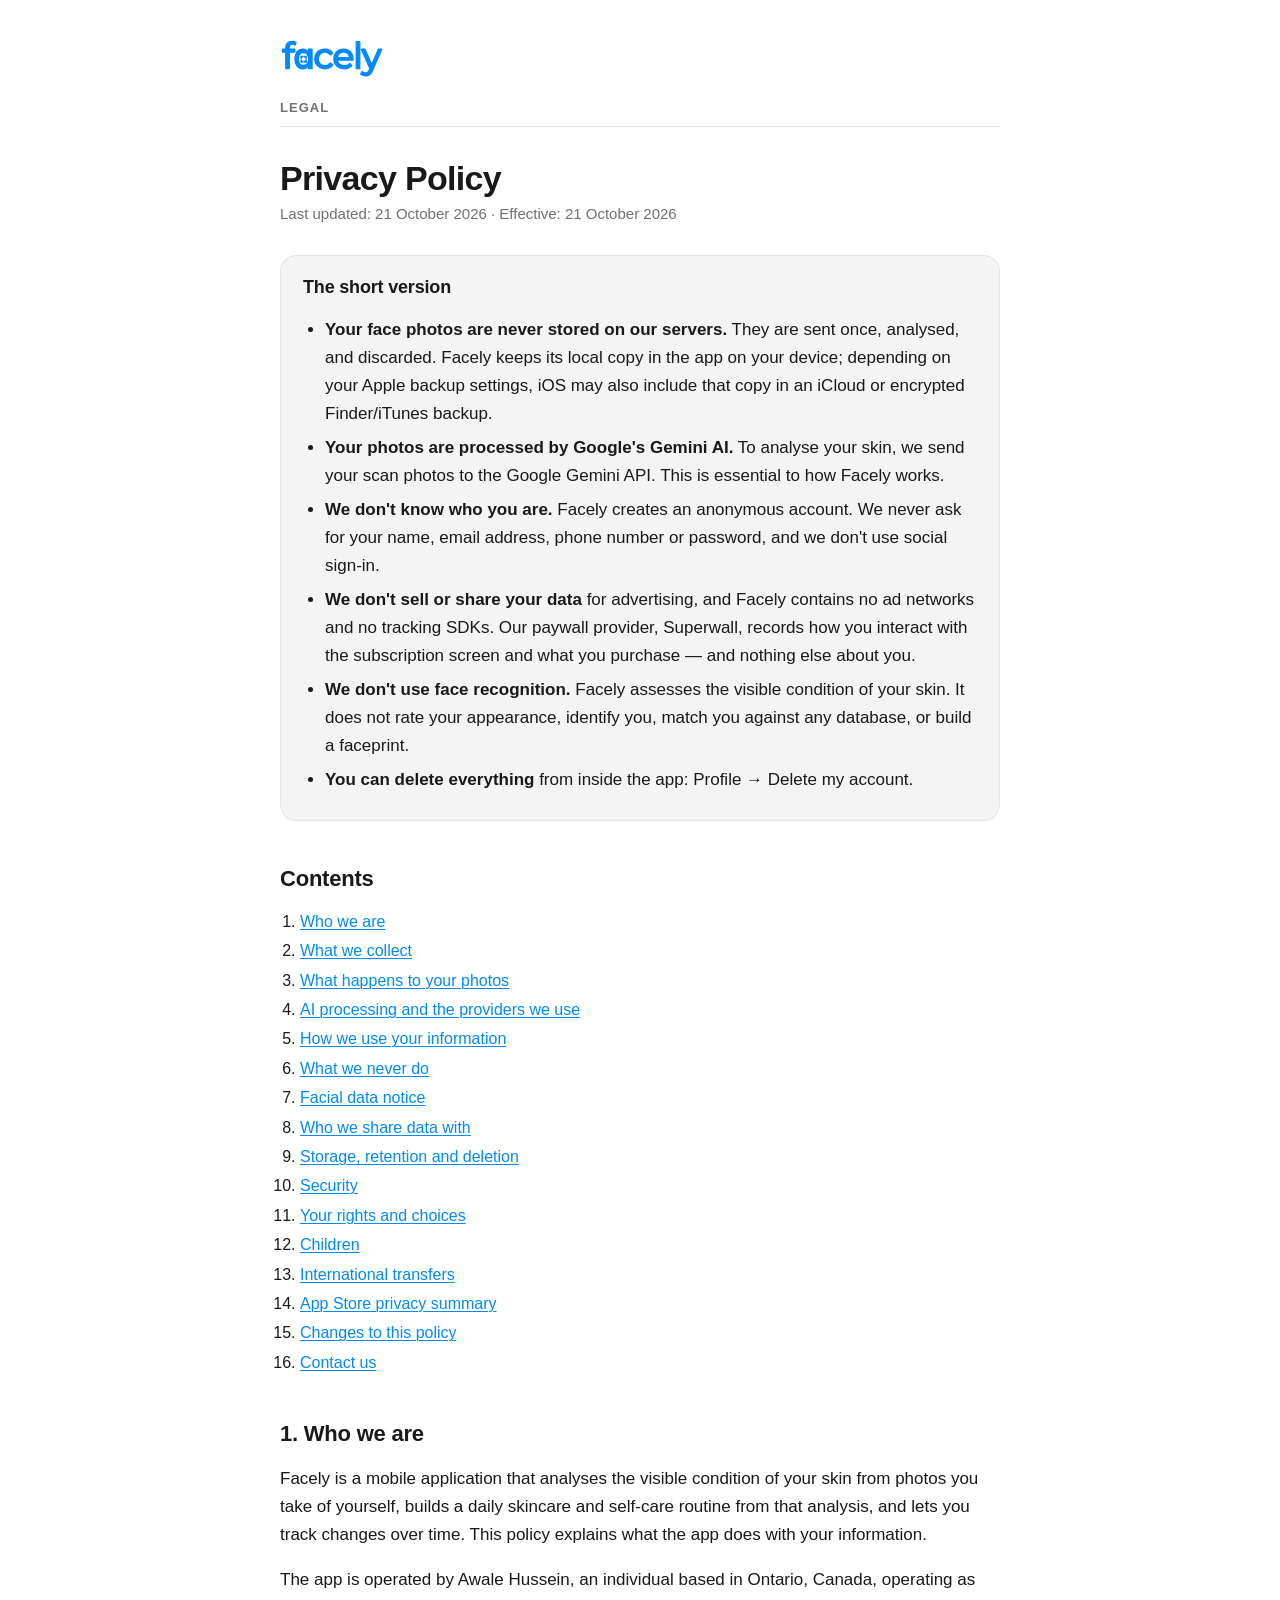
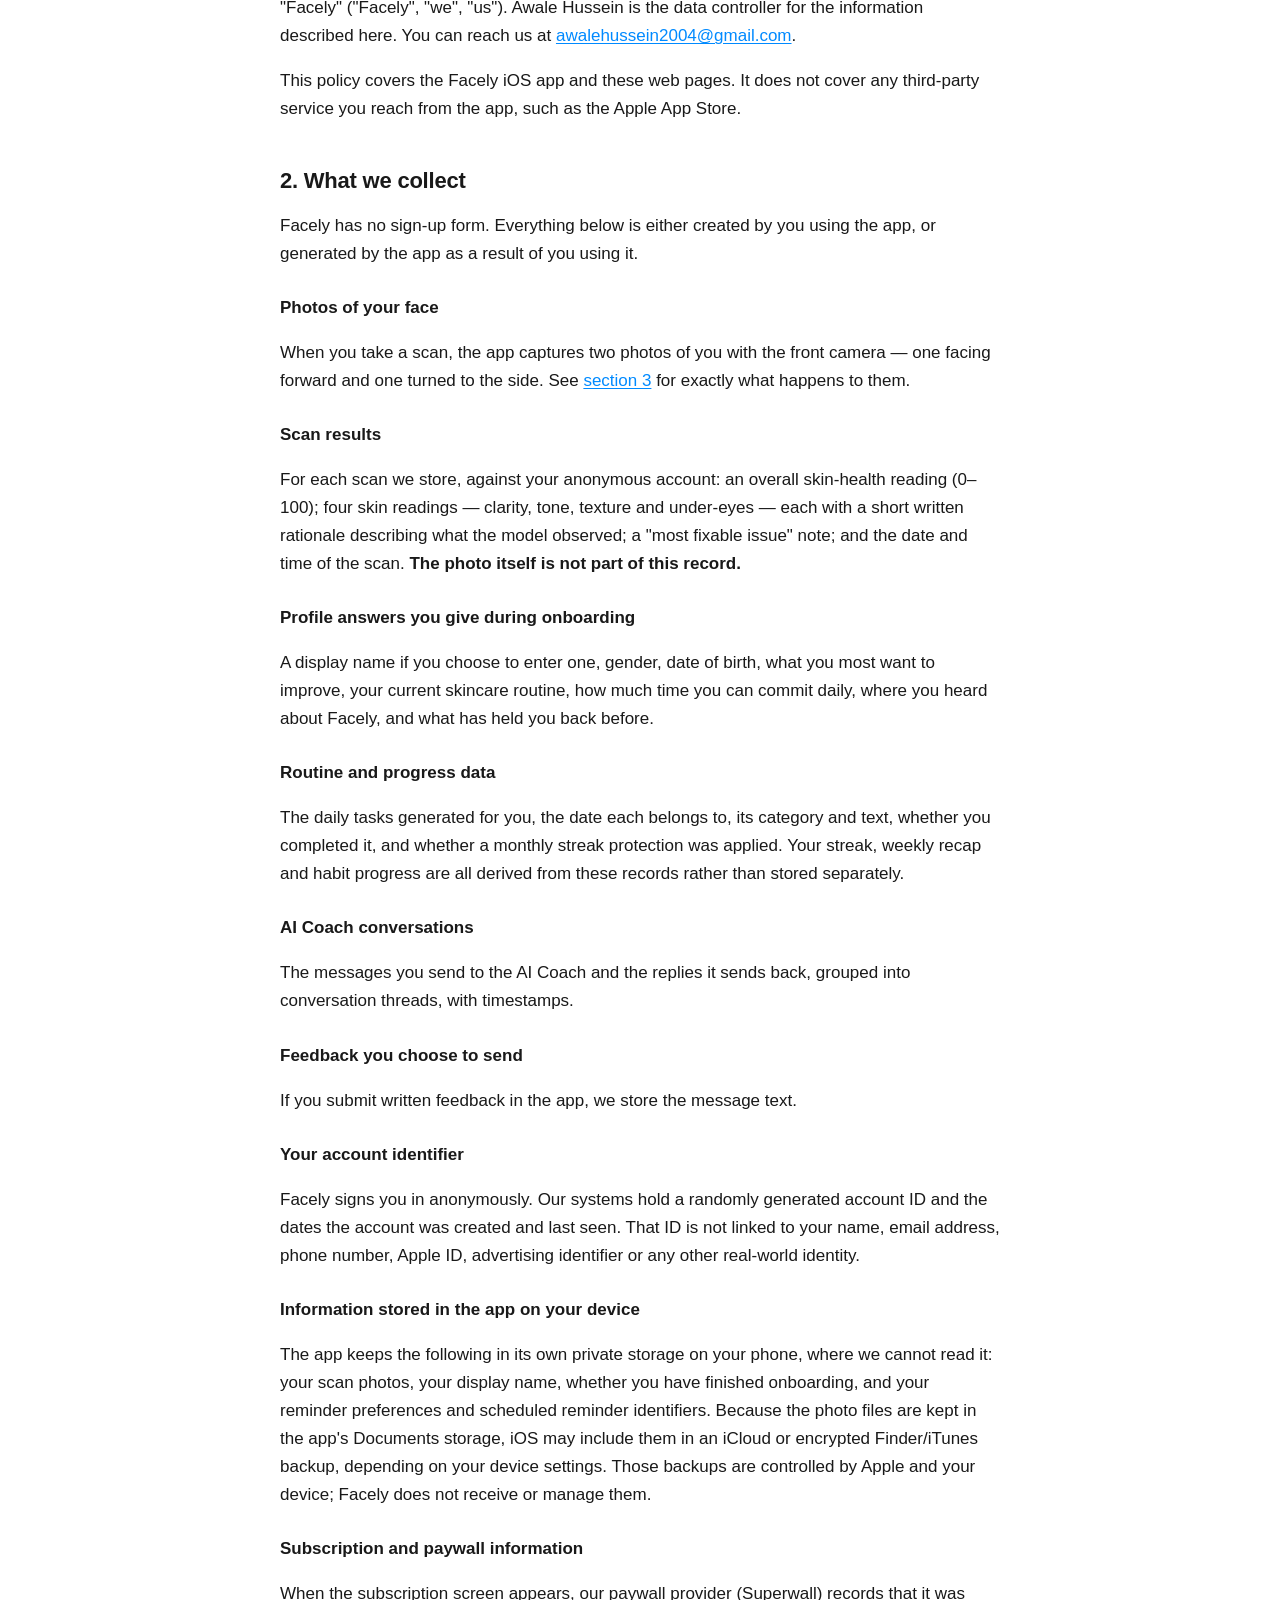
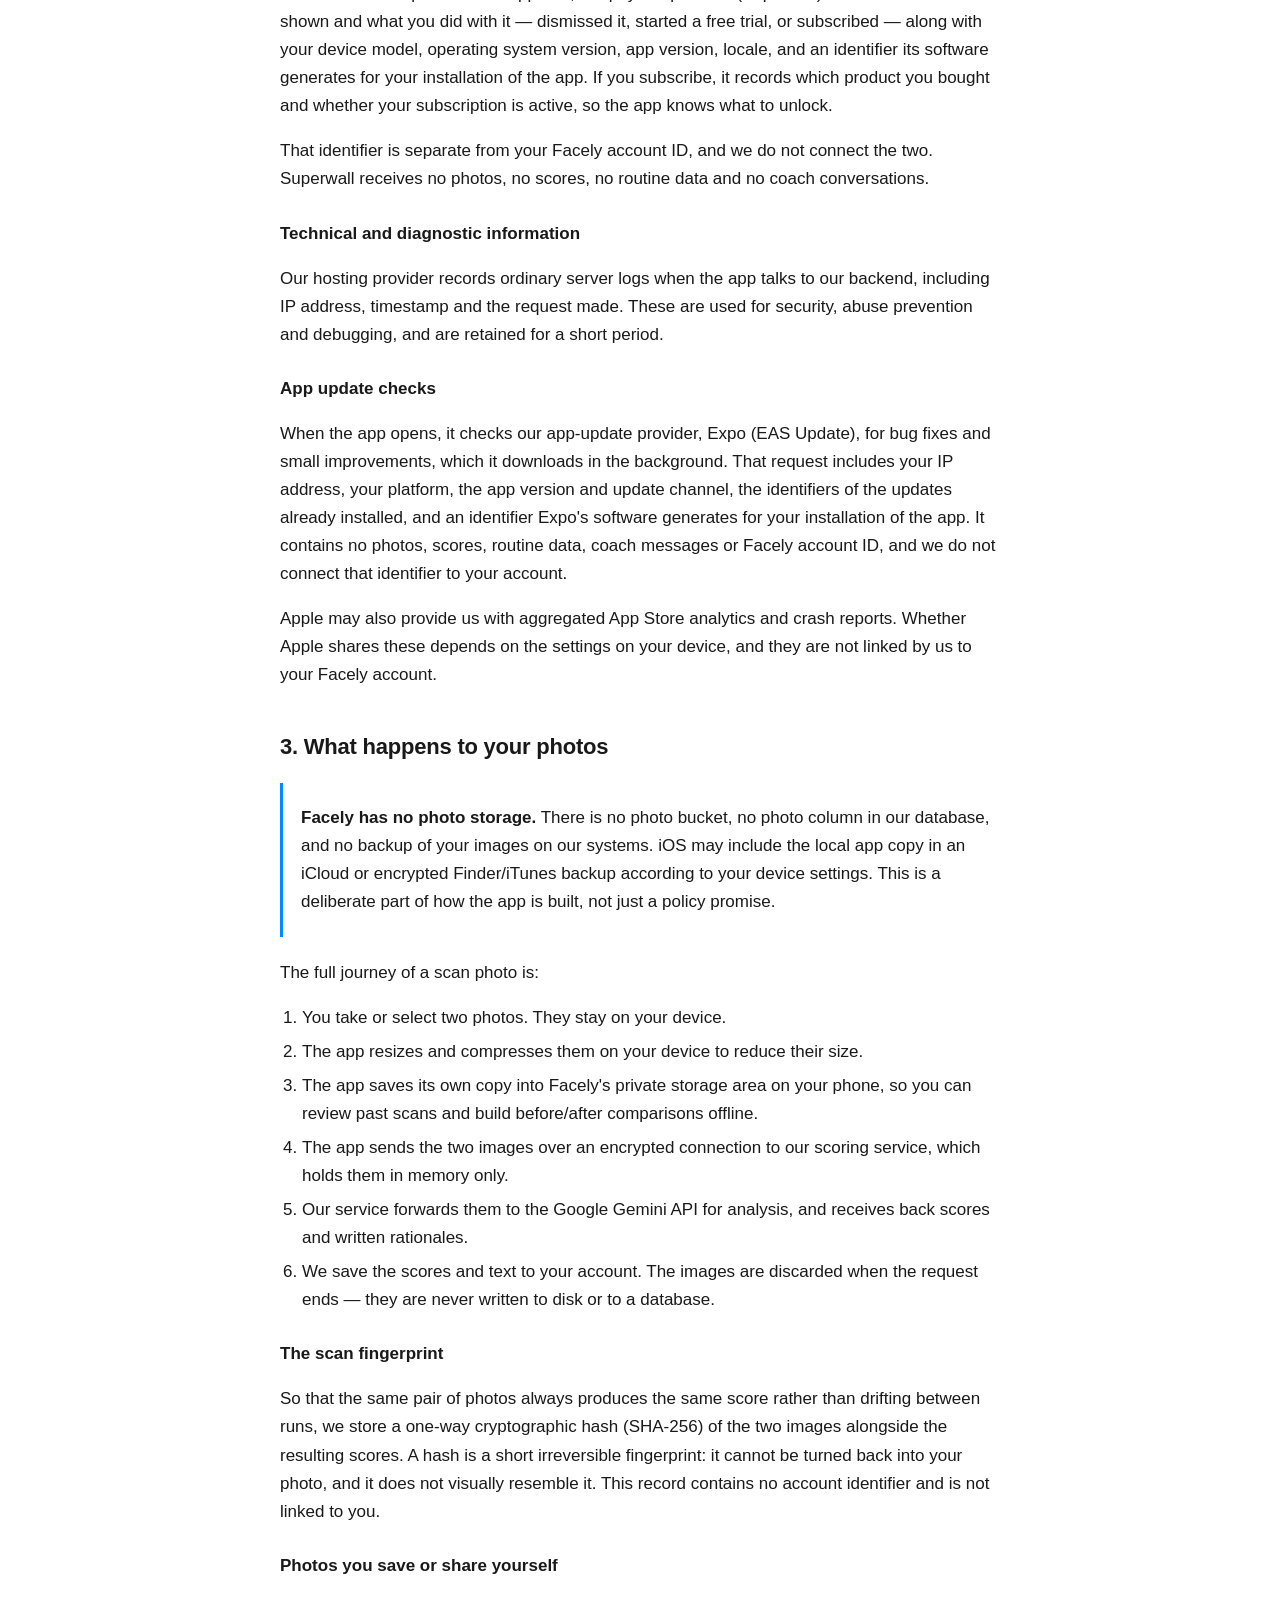
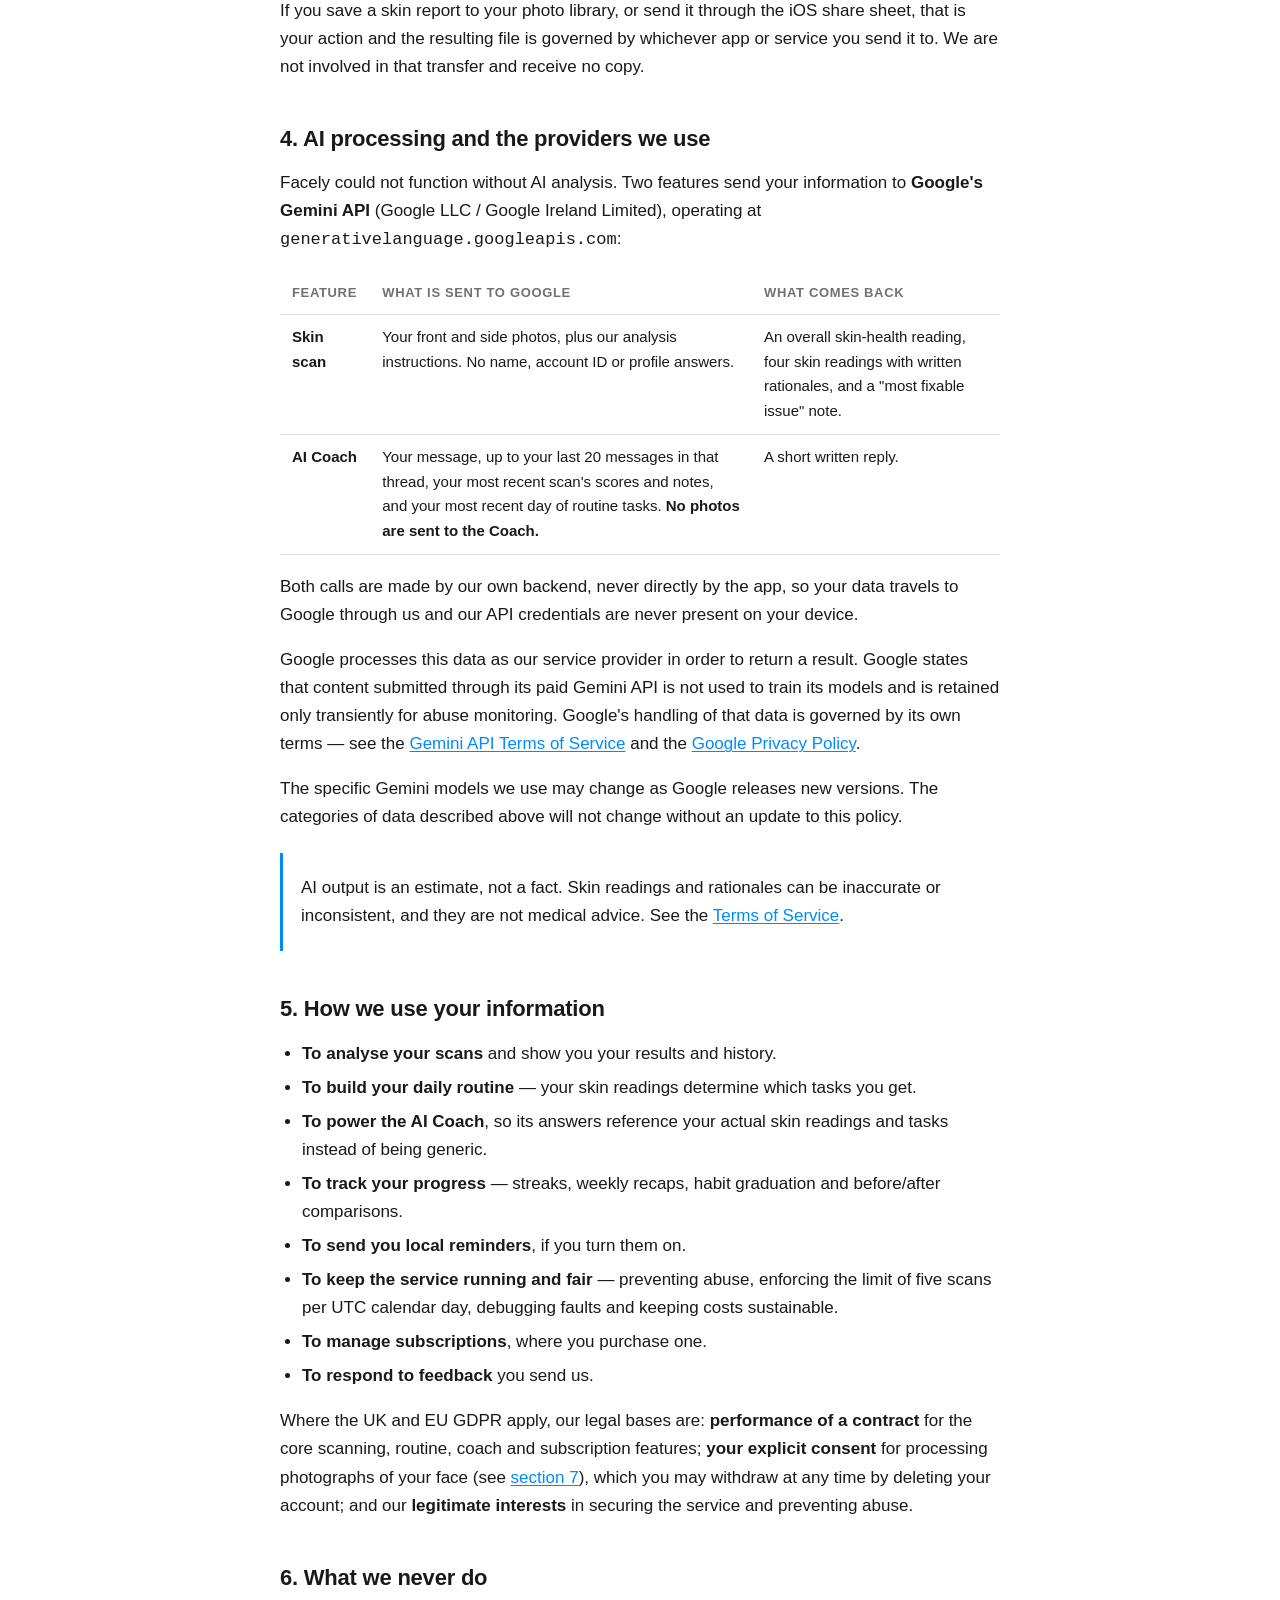
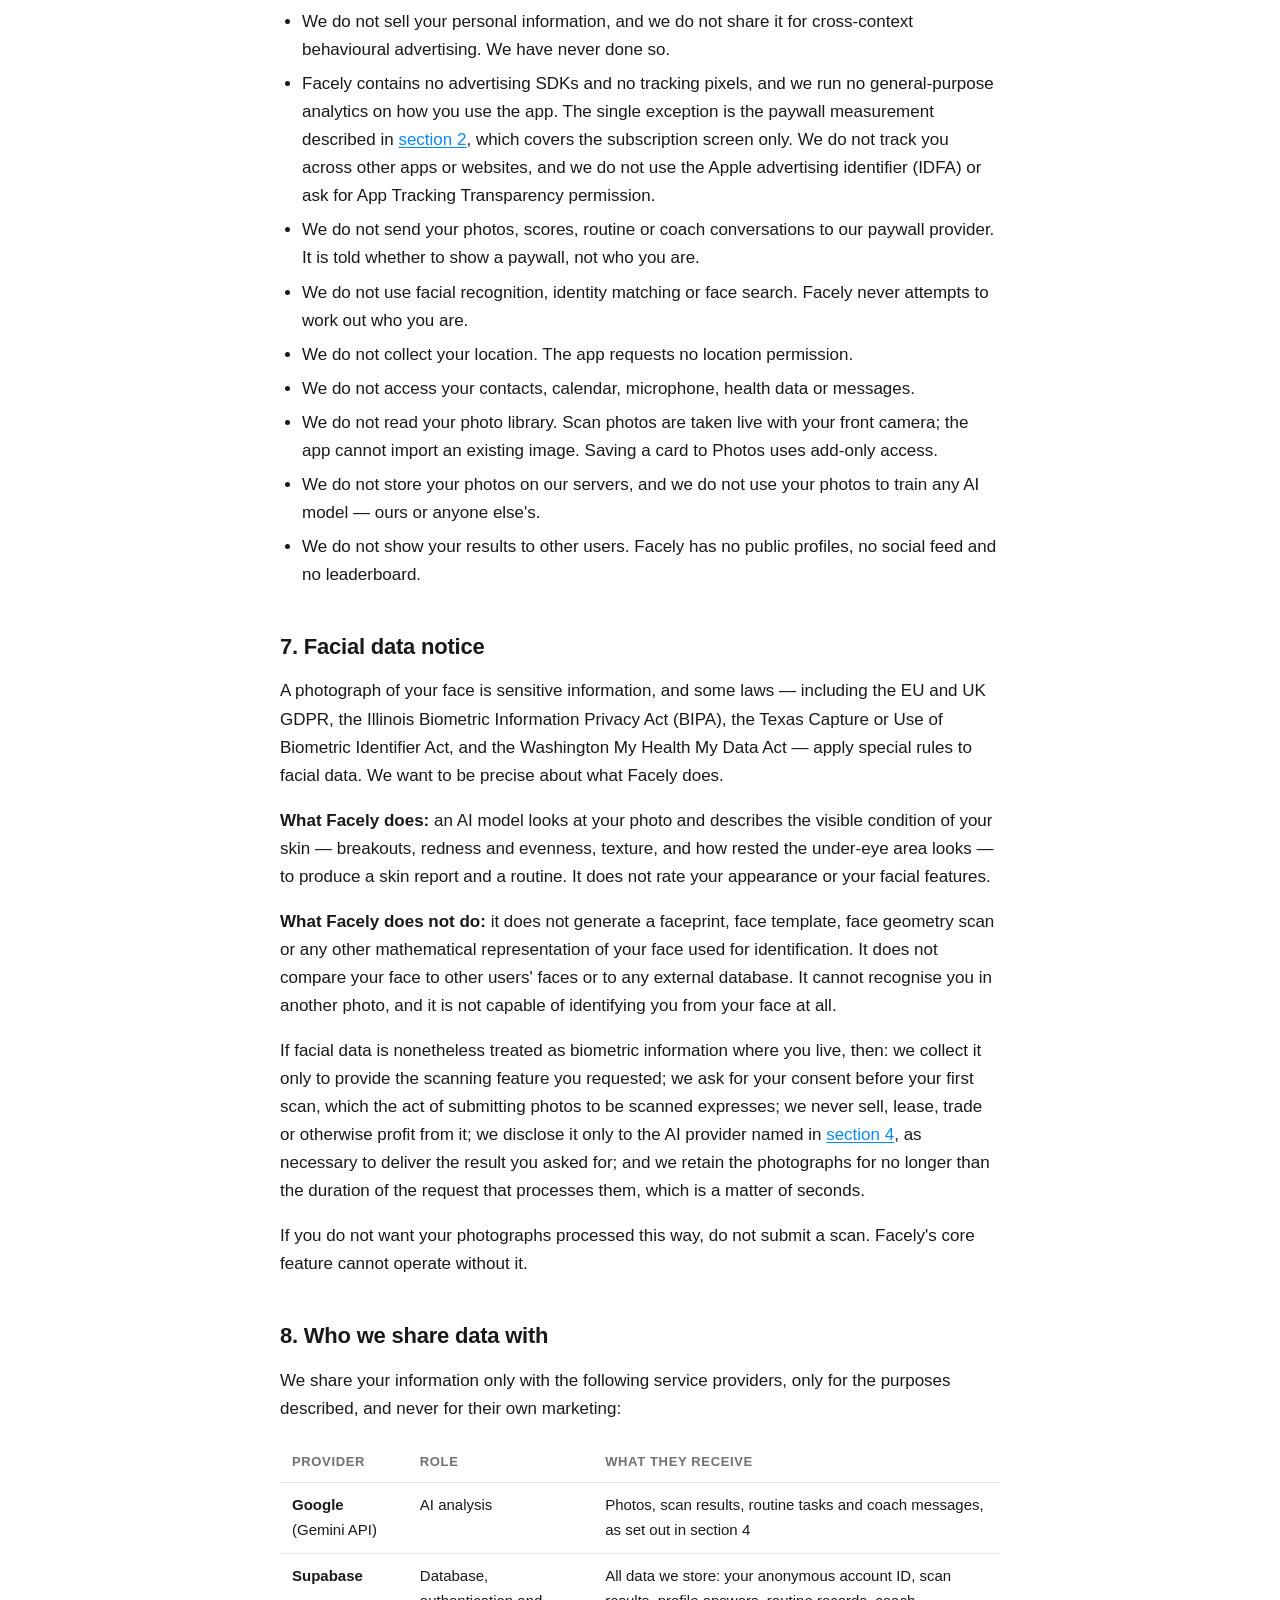
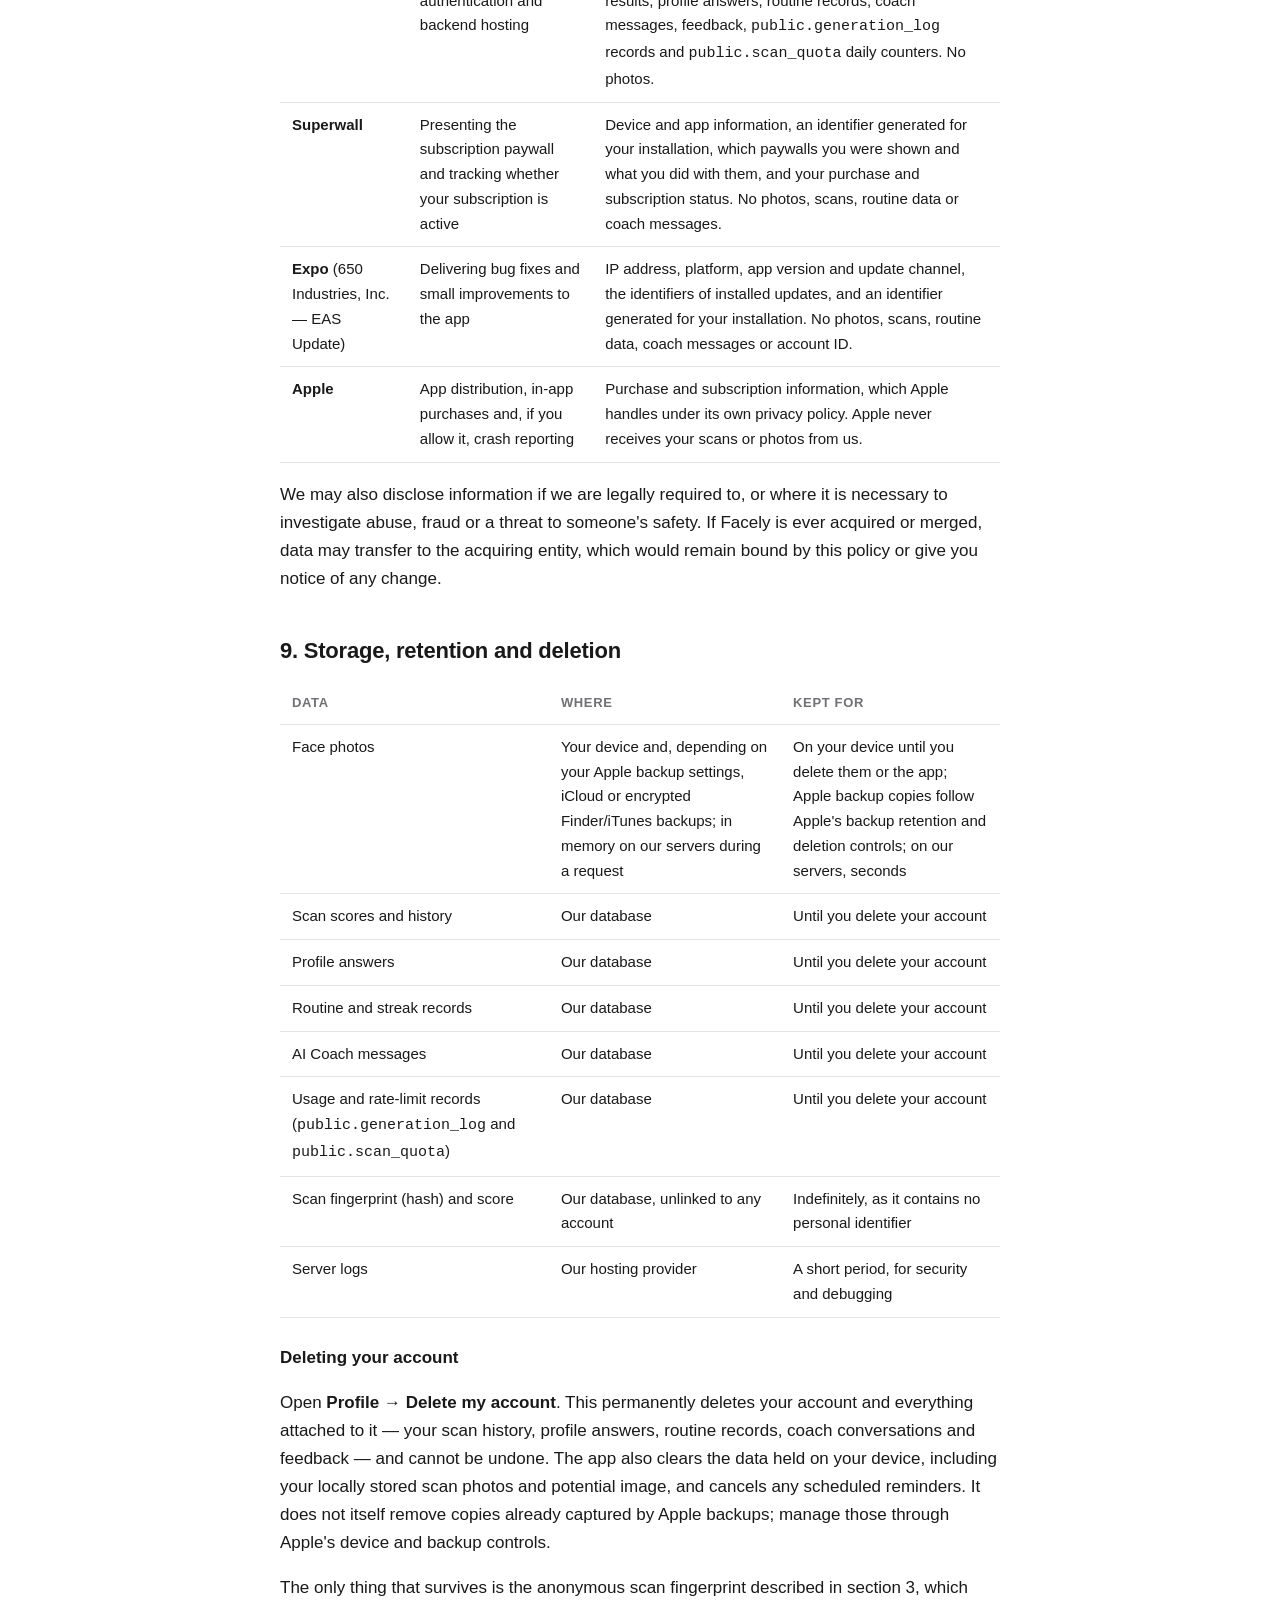
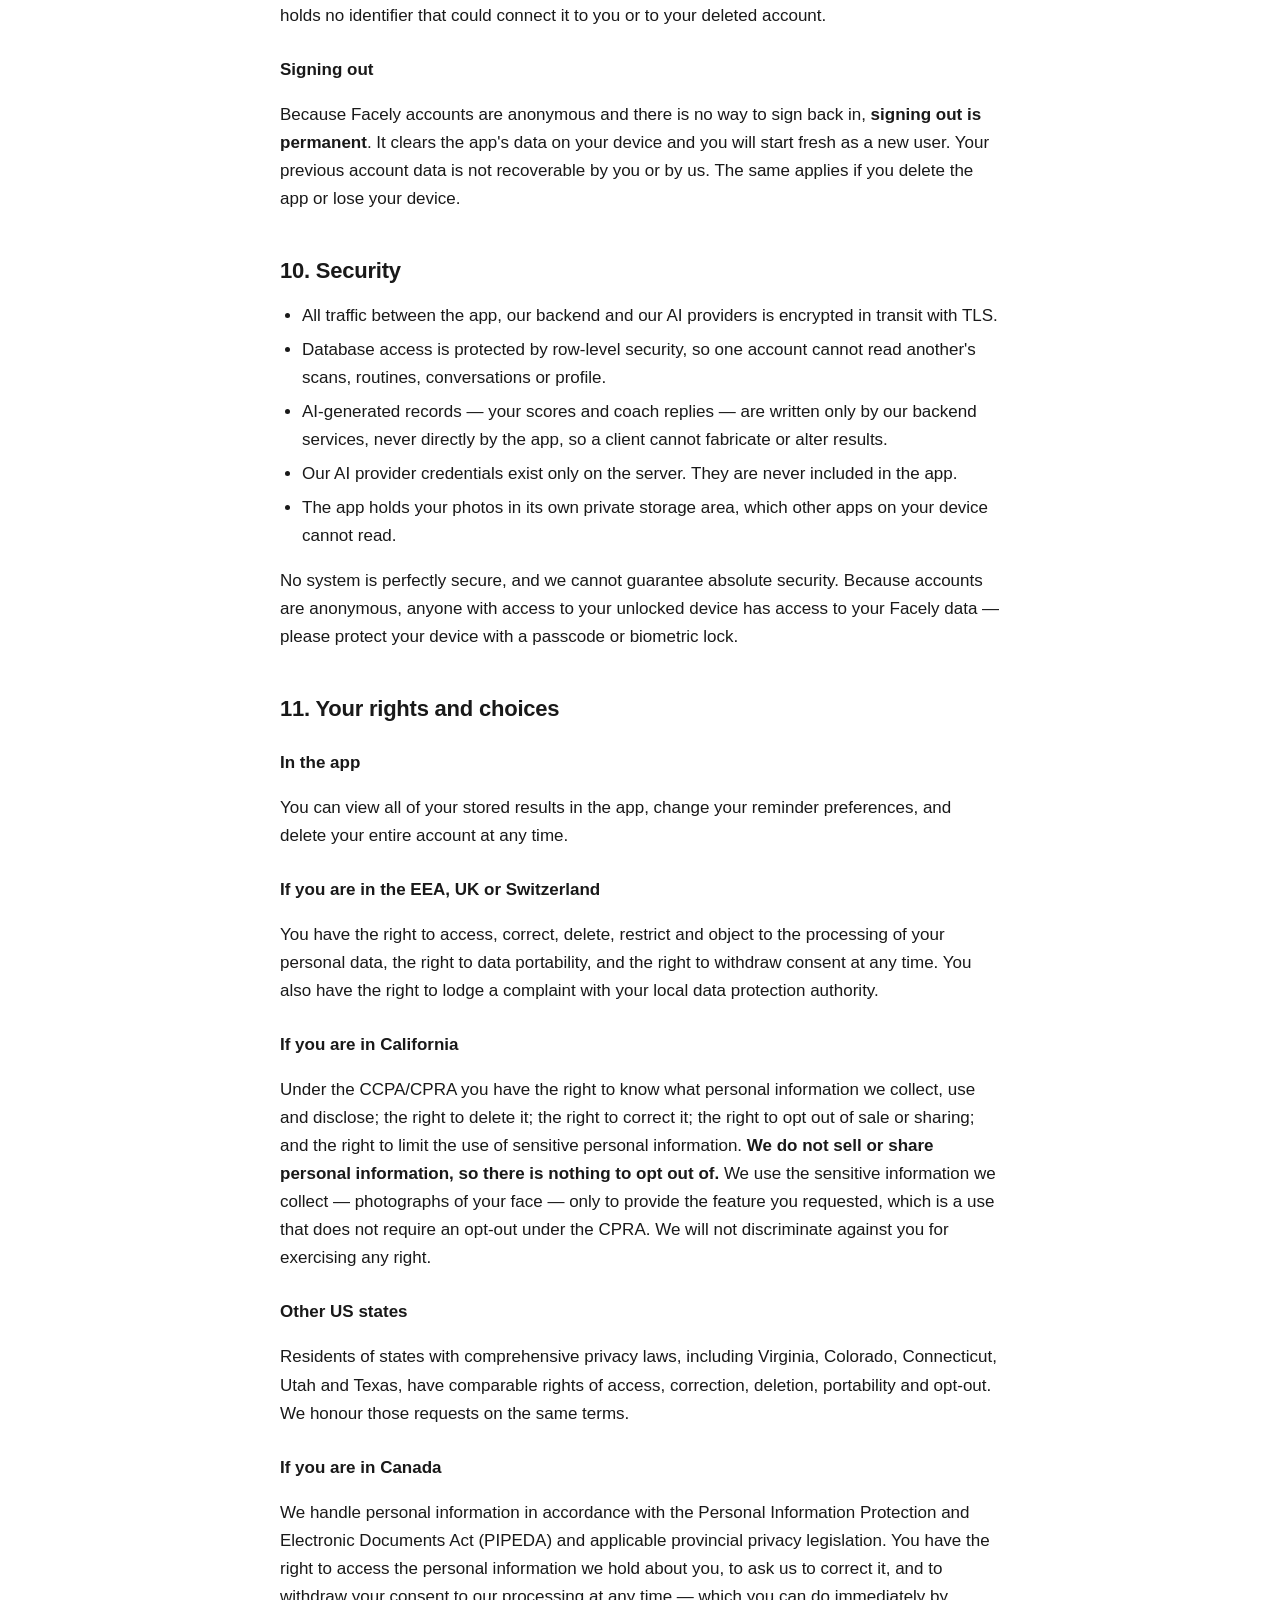
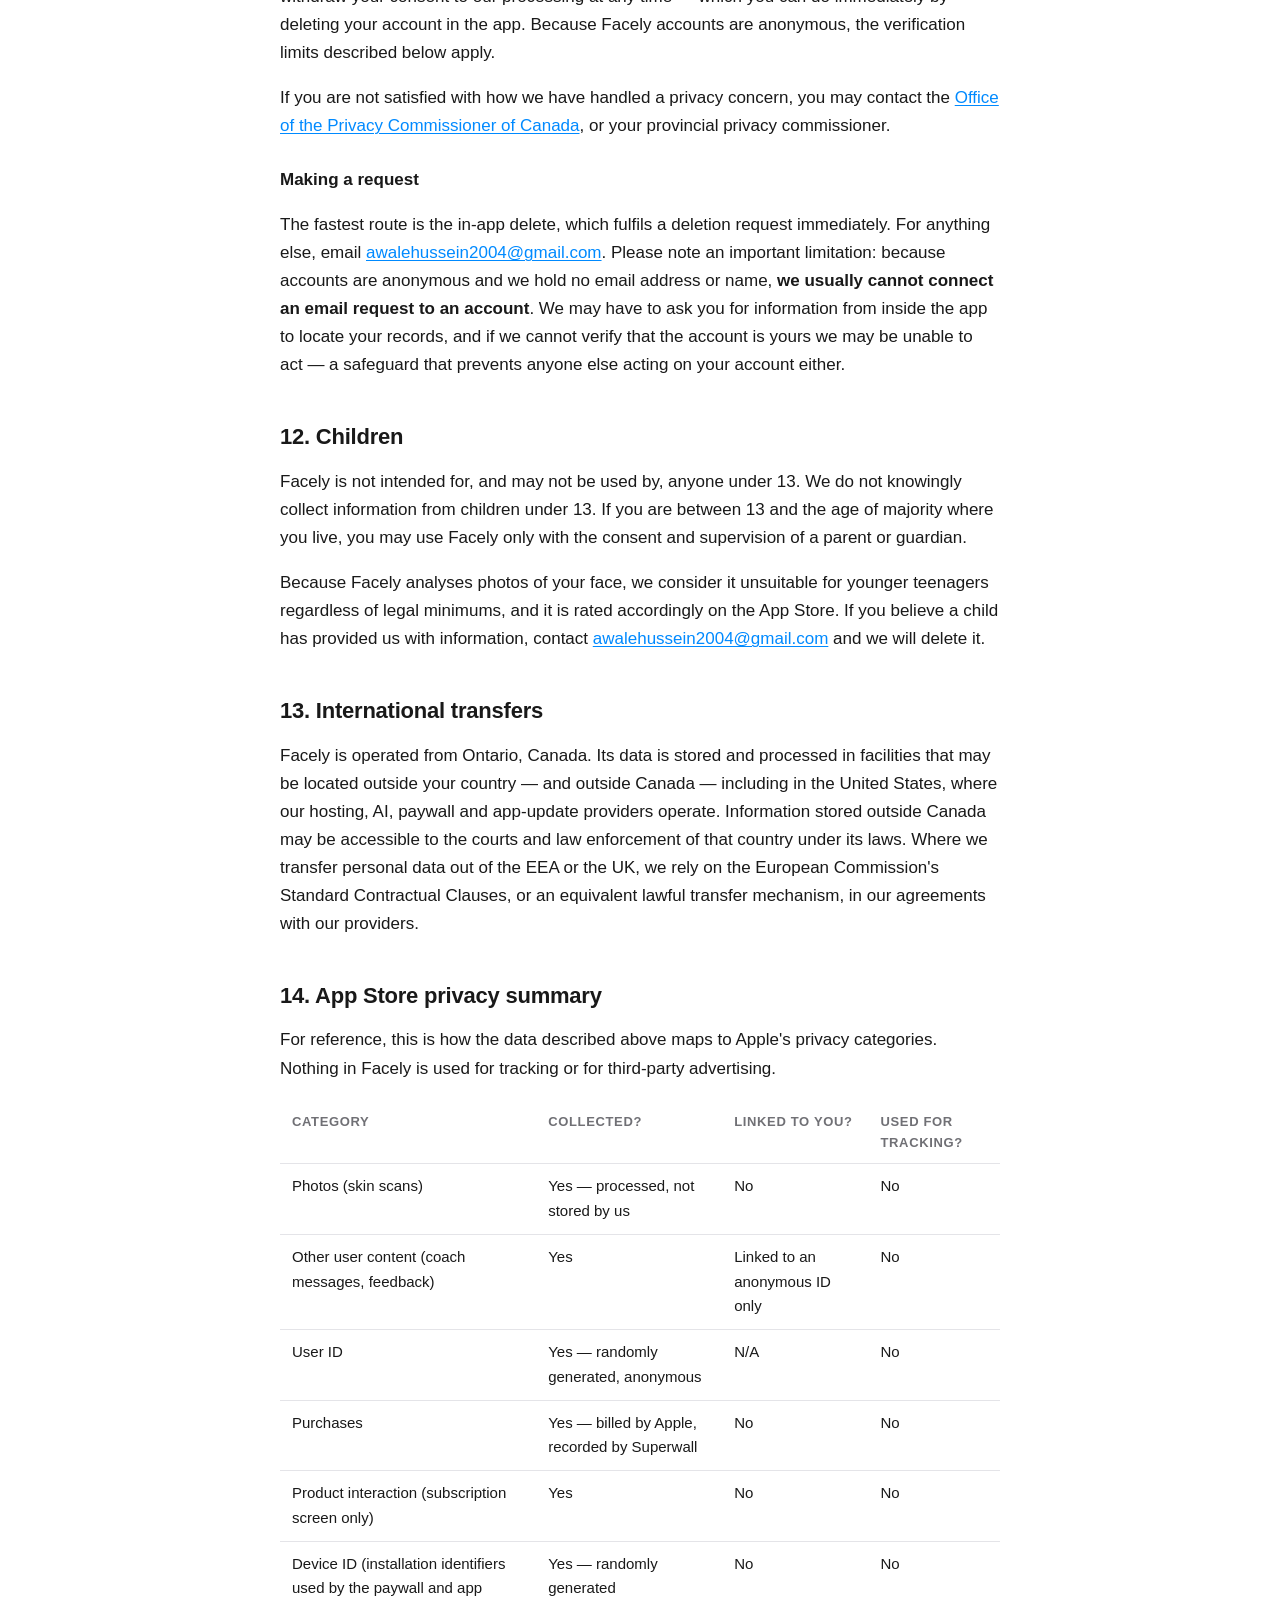
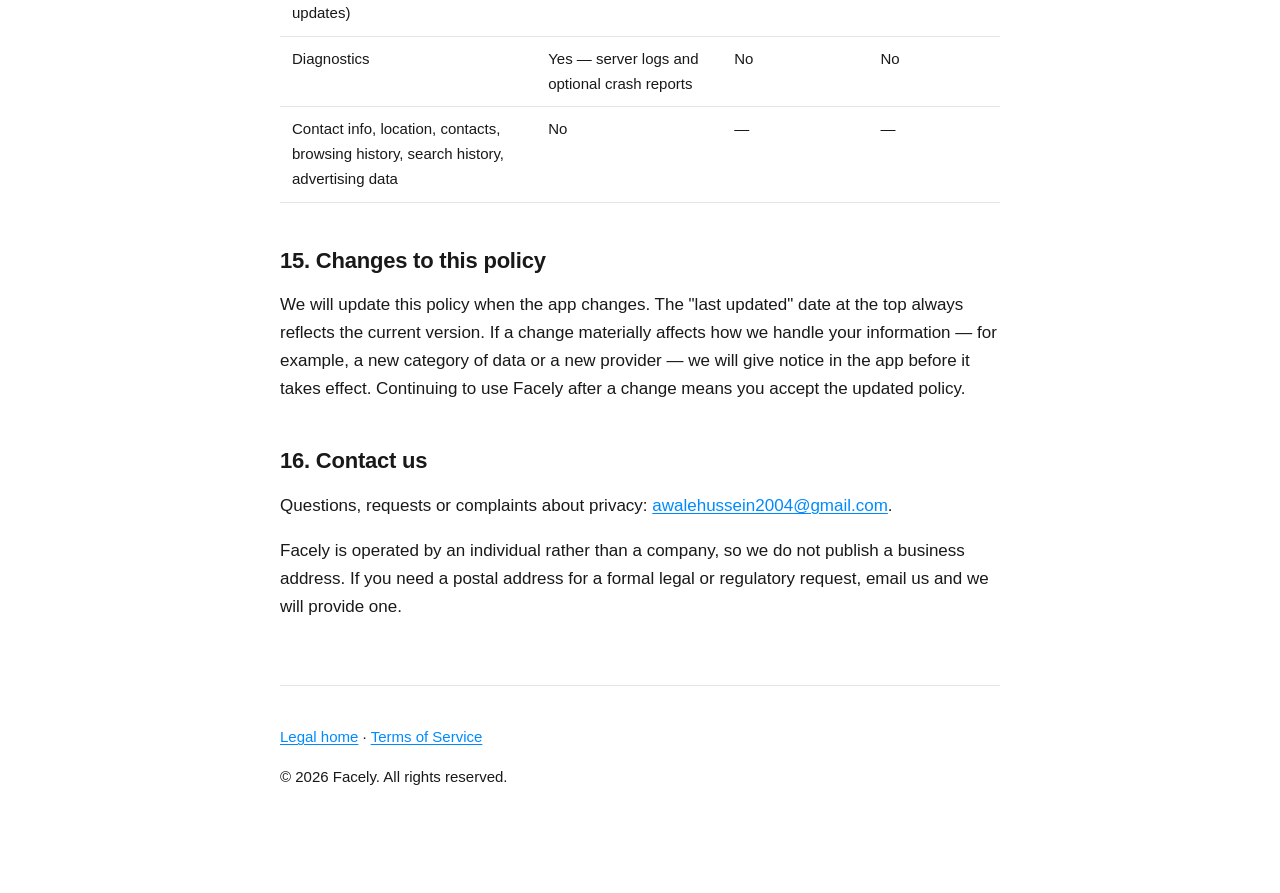
==== commit 4df3959f: "Privacy: stop collecting height and weight Co-Authored-By: Claude Opus 5.5 <noreply@anthropic.com>" ====
--- a/privacy.html
+++ b/privacy.html
@@ -16,7 +16,7 @@
 </header>
 
 <h1>Privacy Policy</h1>
-<p class="updated">Last updated: 20 October 2026 · Effective: 20 October 2026</p>
+<p class="updated">Last updated: 21 October 2026 · Effective: 21 October 2026</p>
 
 <div class="lede">
   <h2>The short version</h2>
@@ -67,7 +67,7 @@
 <p>For each scan we store, against your anonymous account: an overall skin-health reading (0–100); four skin readings — clarity, tone, texture and under-eyes — each with a short written rationale describing what the model observed; a "most fixable issue" note; and the date and time of the scan. <strong>The photo itself is not part of this record.</strong></p>
 
 <h3>Profile answers you give during onboarding</h3>
-<p>A display name if you choose to enter one, gender, date of birth, height, weight, what you most want to improve, your current skincare routine, how much time you can commit daily, where you heard about Facely, and what has held you back before.</p>
+<p>A display name if you choose to enter one, gender, date of birth, what you most want to improve, your current skincare routine, how much time you can commit daily, where you heard about Facely, and what has held you back before.</p>
 
 <h3>Routine and progress data</h3>
 <p>The daily tasks generated for you, the date each belongs to, its category and text, whether you completed it, and whether a monthly streak protection was applied. Your streak, weekly recap and habit progress are all derived from these records rather than stored separately.</p>
@@ -246,7 +246,6 @@
 <table>
   <tr><th>Category</th><th>Collected?</th><th>Linked to you?</th><th>Used for tracking?</th></tr>
   <tr><td>Photos (skin scans)</td><td>Yes — processed, not stored by us</td><td>No</td><td>No</td></tr>
-  <tr><td>Health &amp; fitness (height, weight)</td><td>Yes</td><td>Linked to an anonymous ID only</td><td>No</td></tr>
   <tr><td>Other user content (coach messages, feedback)</td><td>Yes</td><td>Linked to an anonymous ID only</td><td>No</td></tr>
   <tr><td>User ID</td><td>Yes — randomly generated, anonymous</td><td>N/A</td><td>No</td></tr>
   <tr><td>Purchases</td><td>Yes — billed by Apple, recorded by Superwall</td><td>No</td><td>No</td></tr>
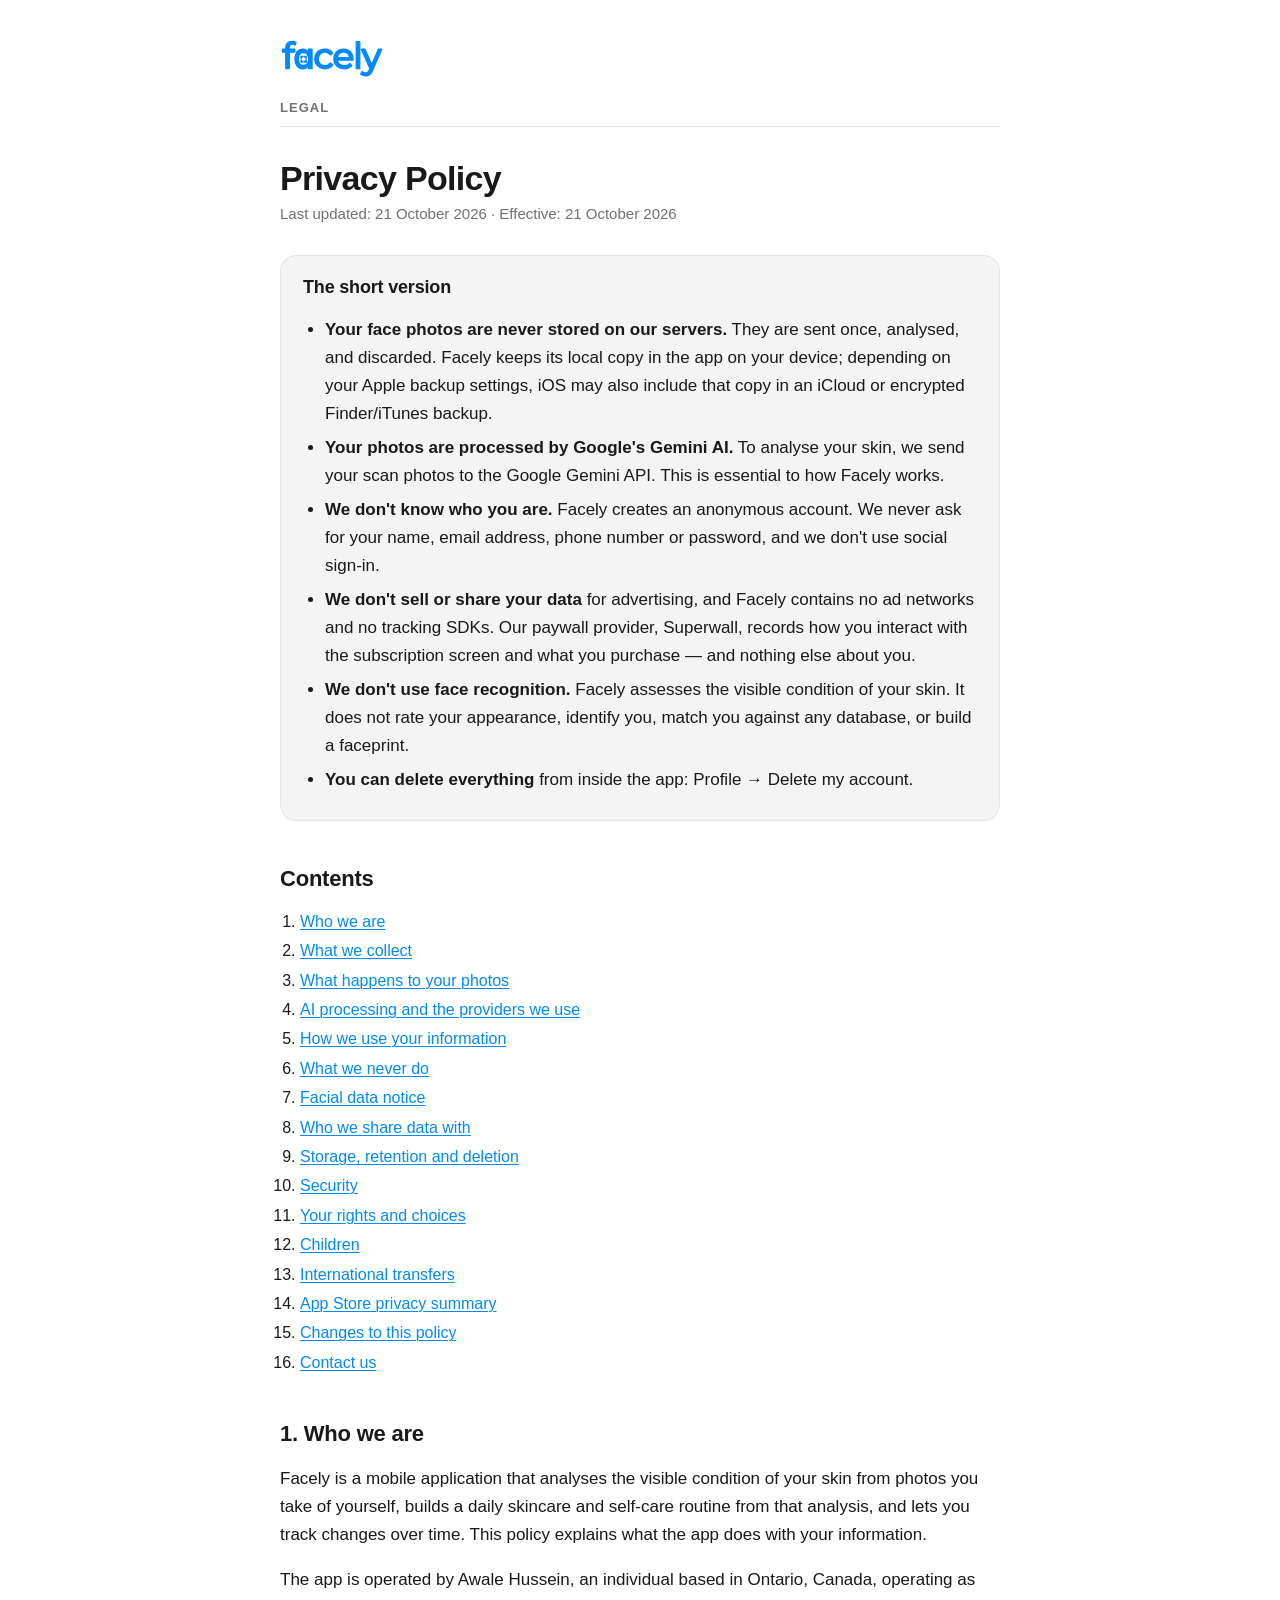
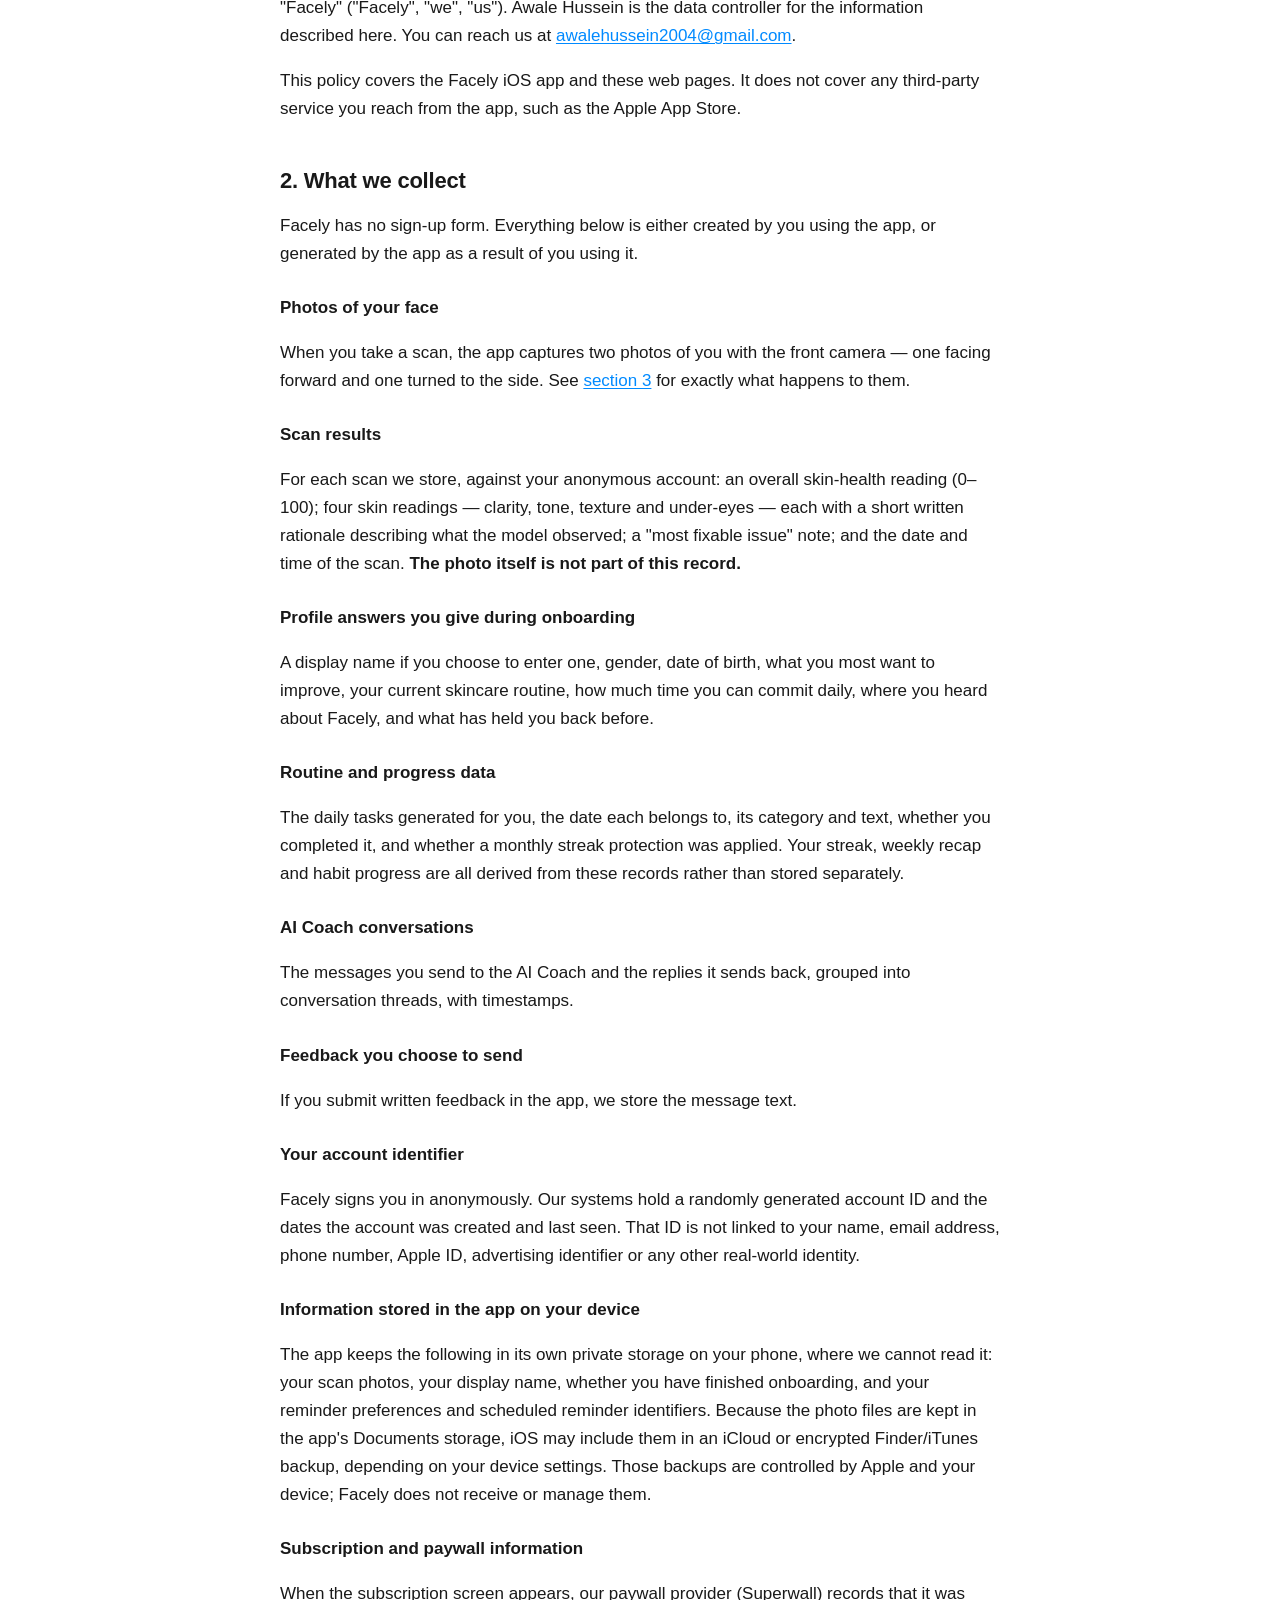
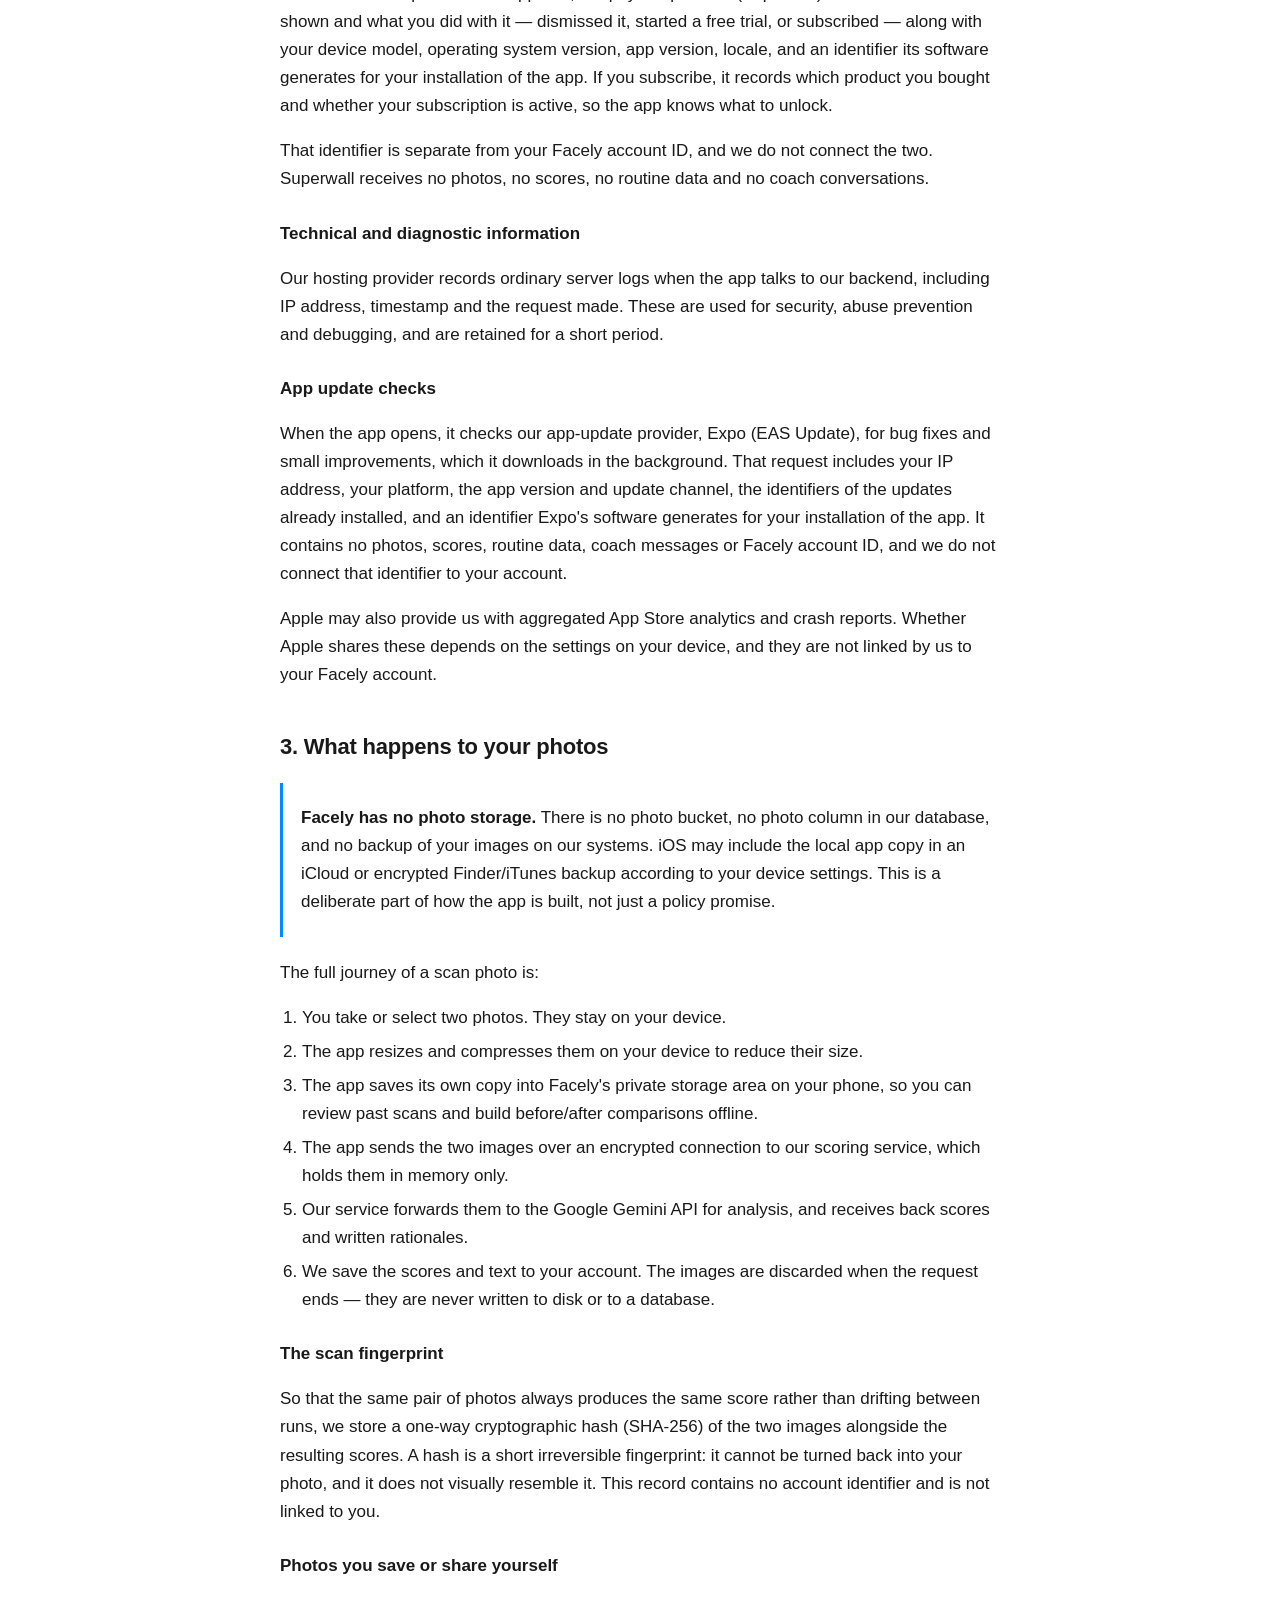
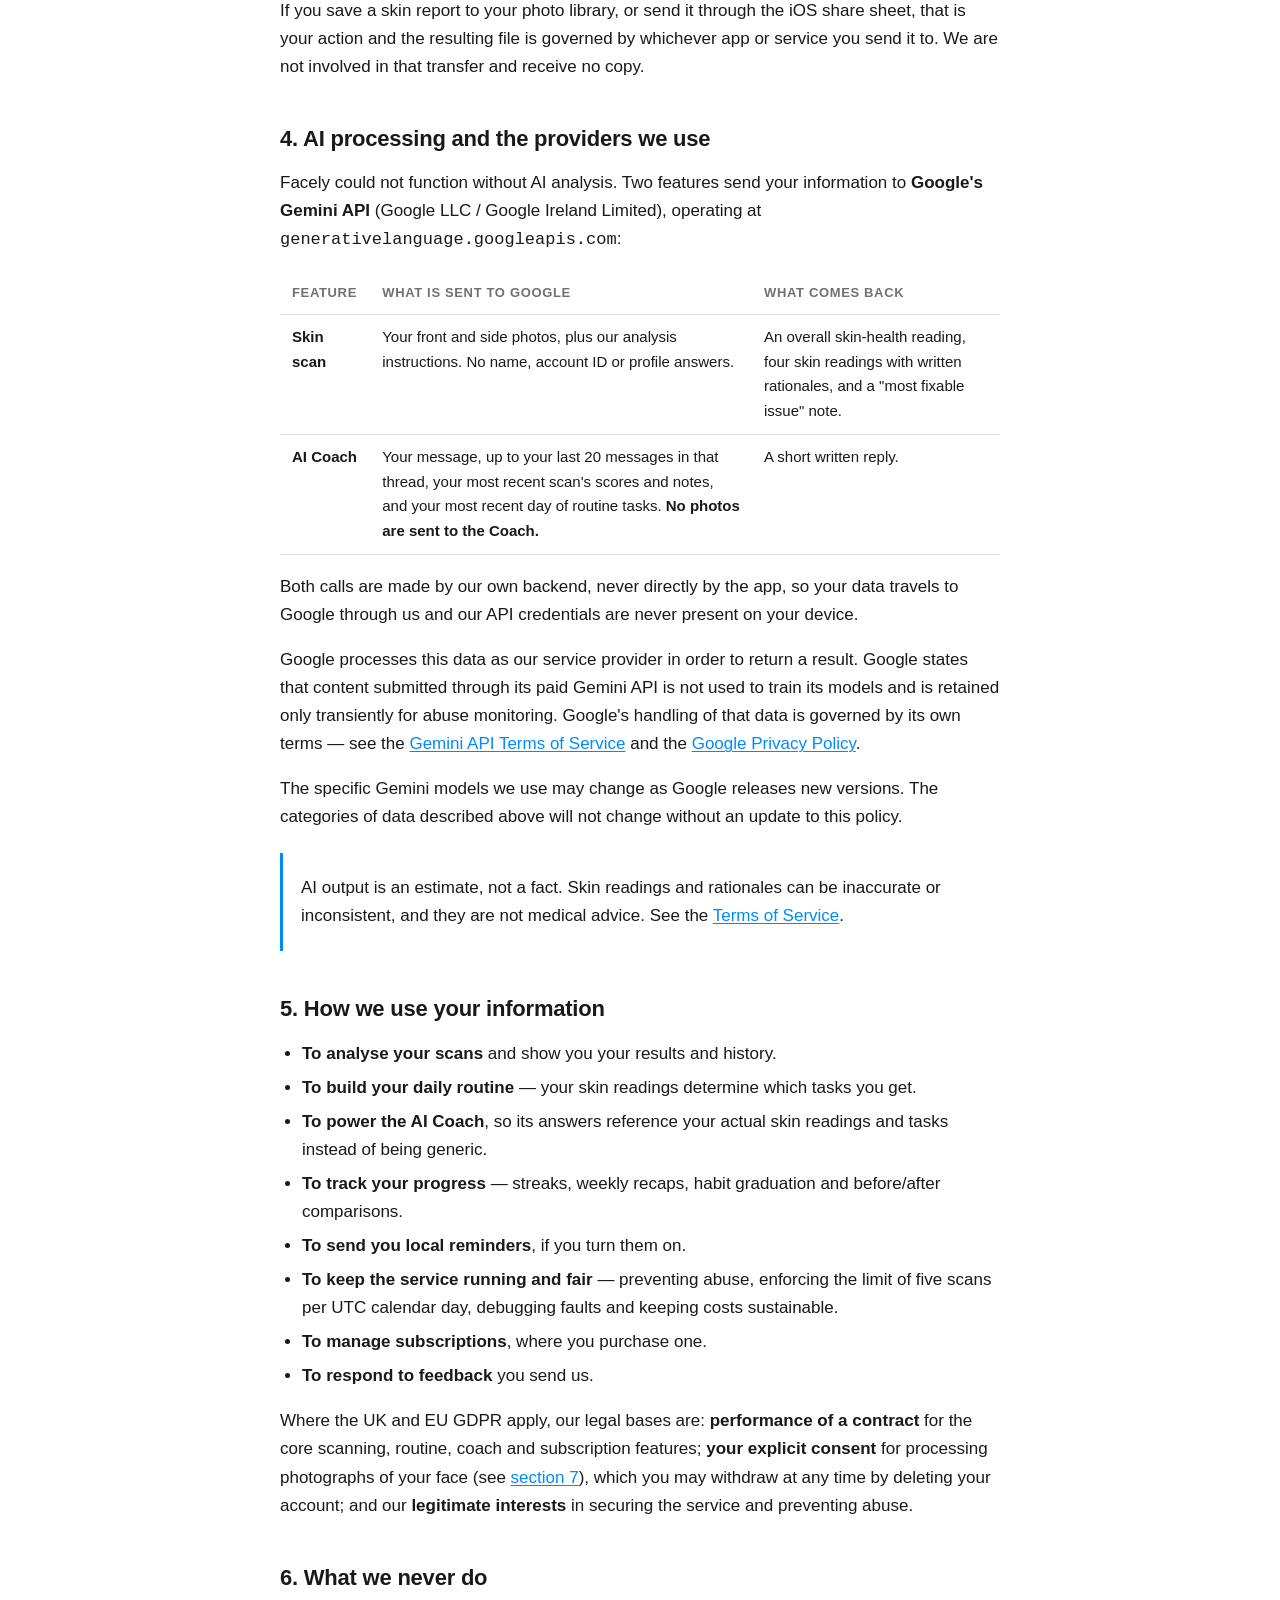
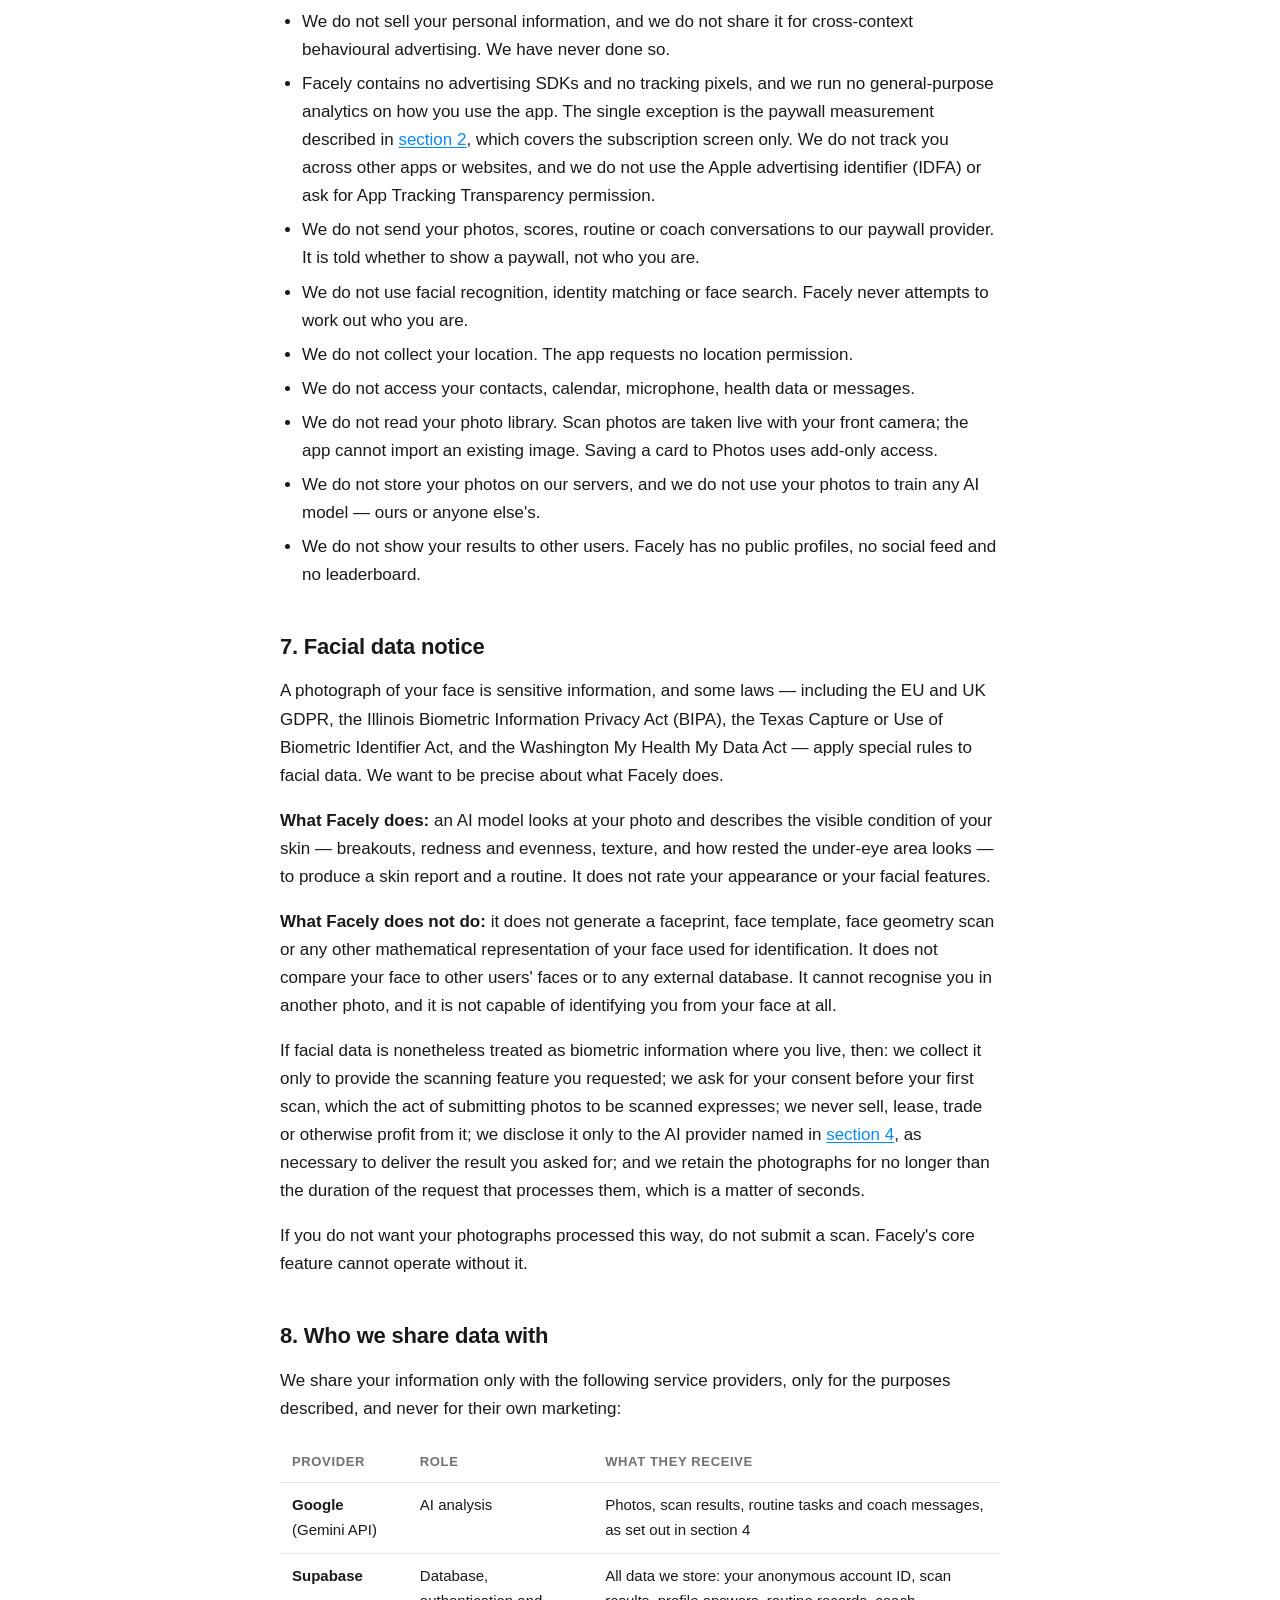
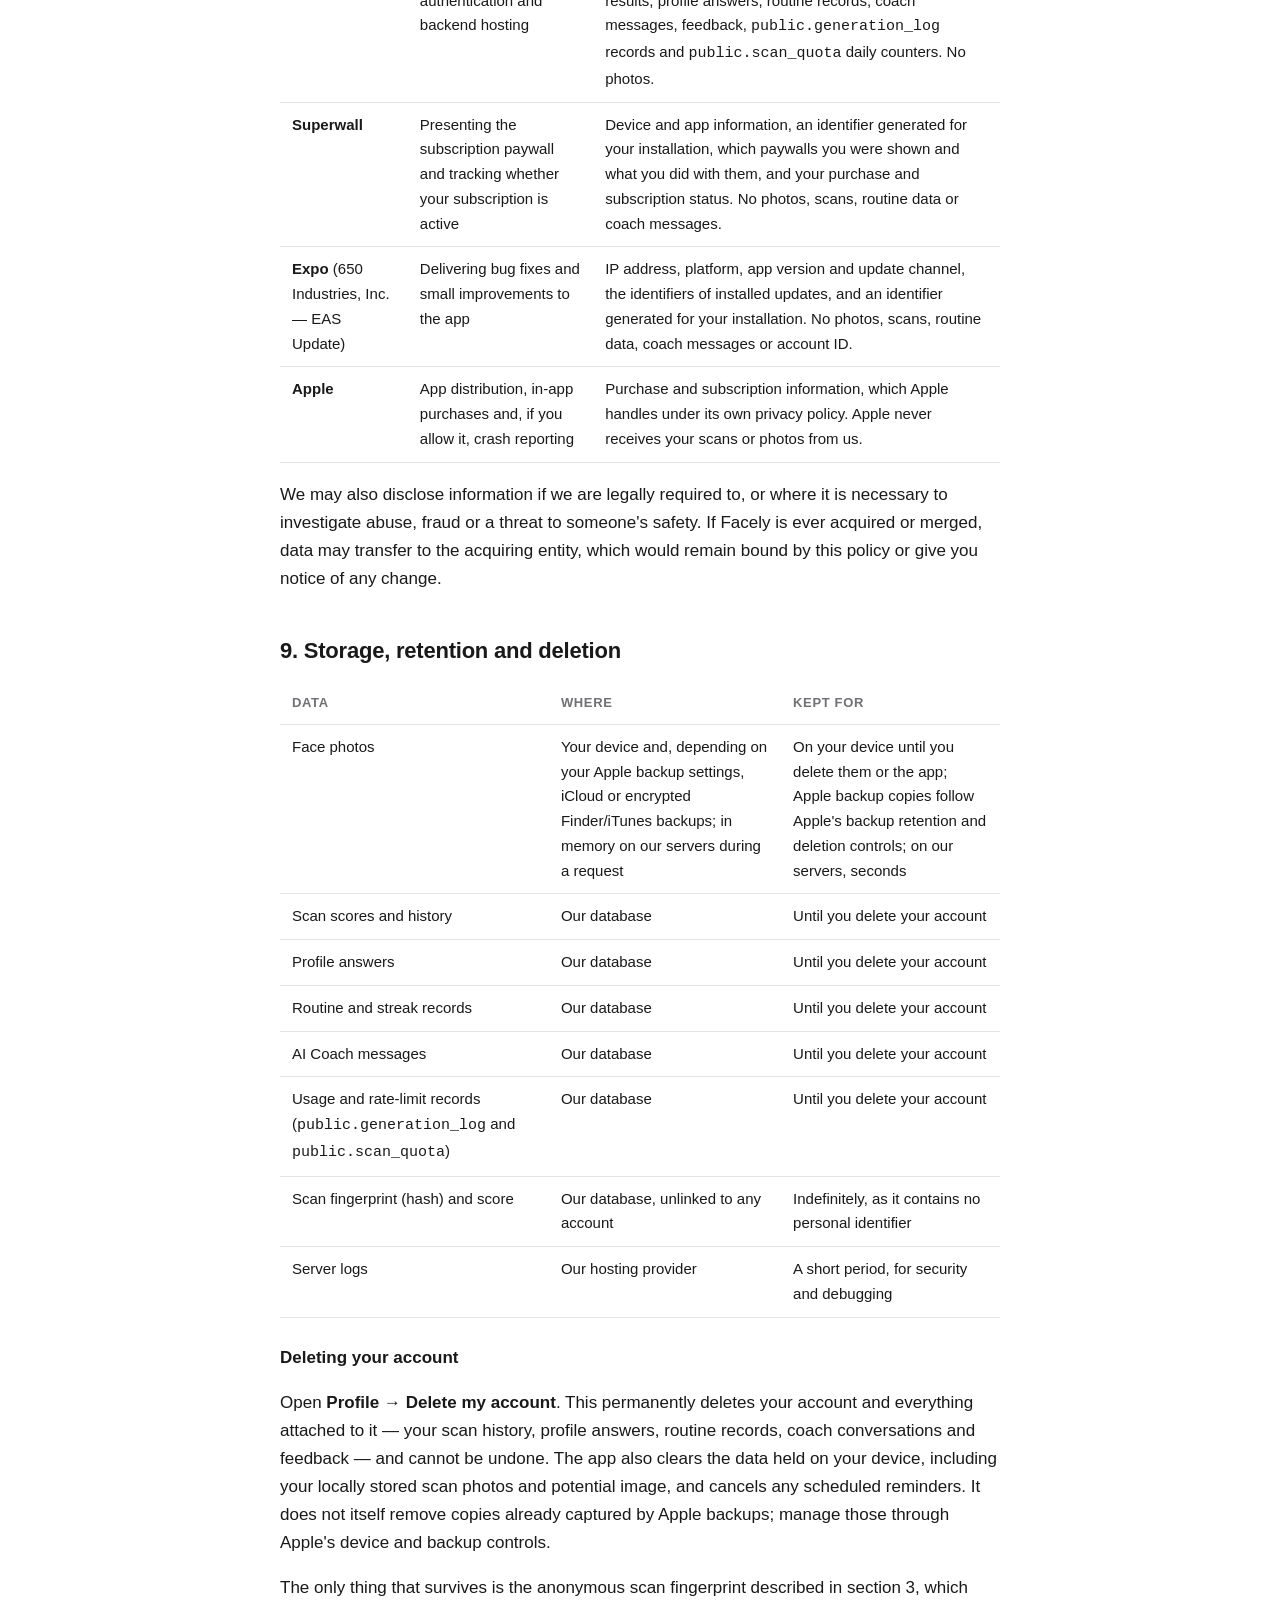
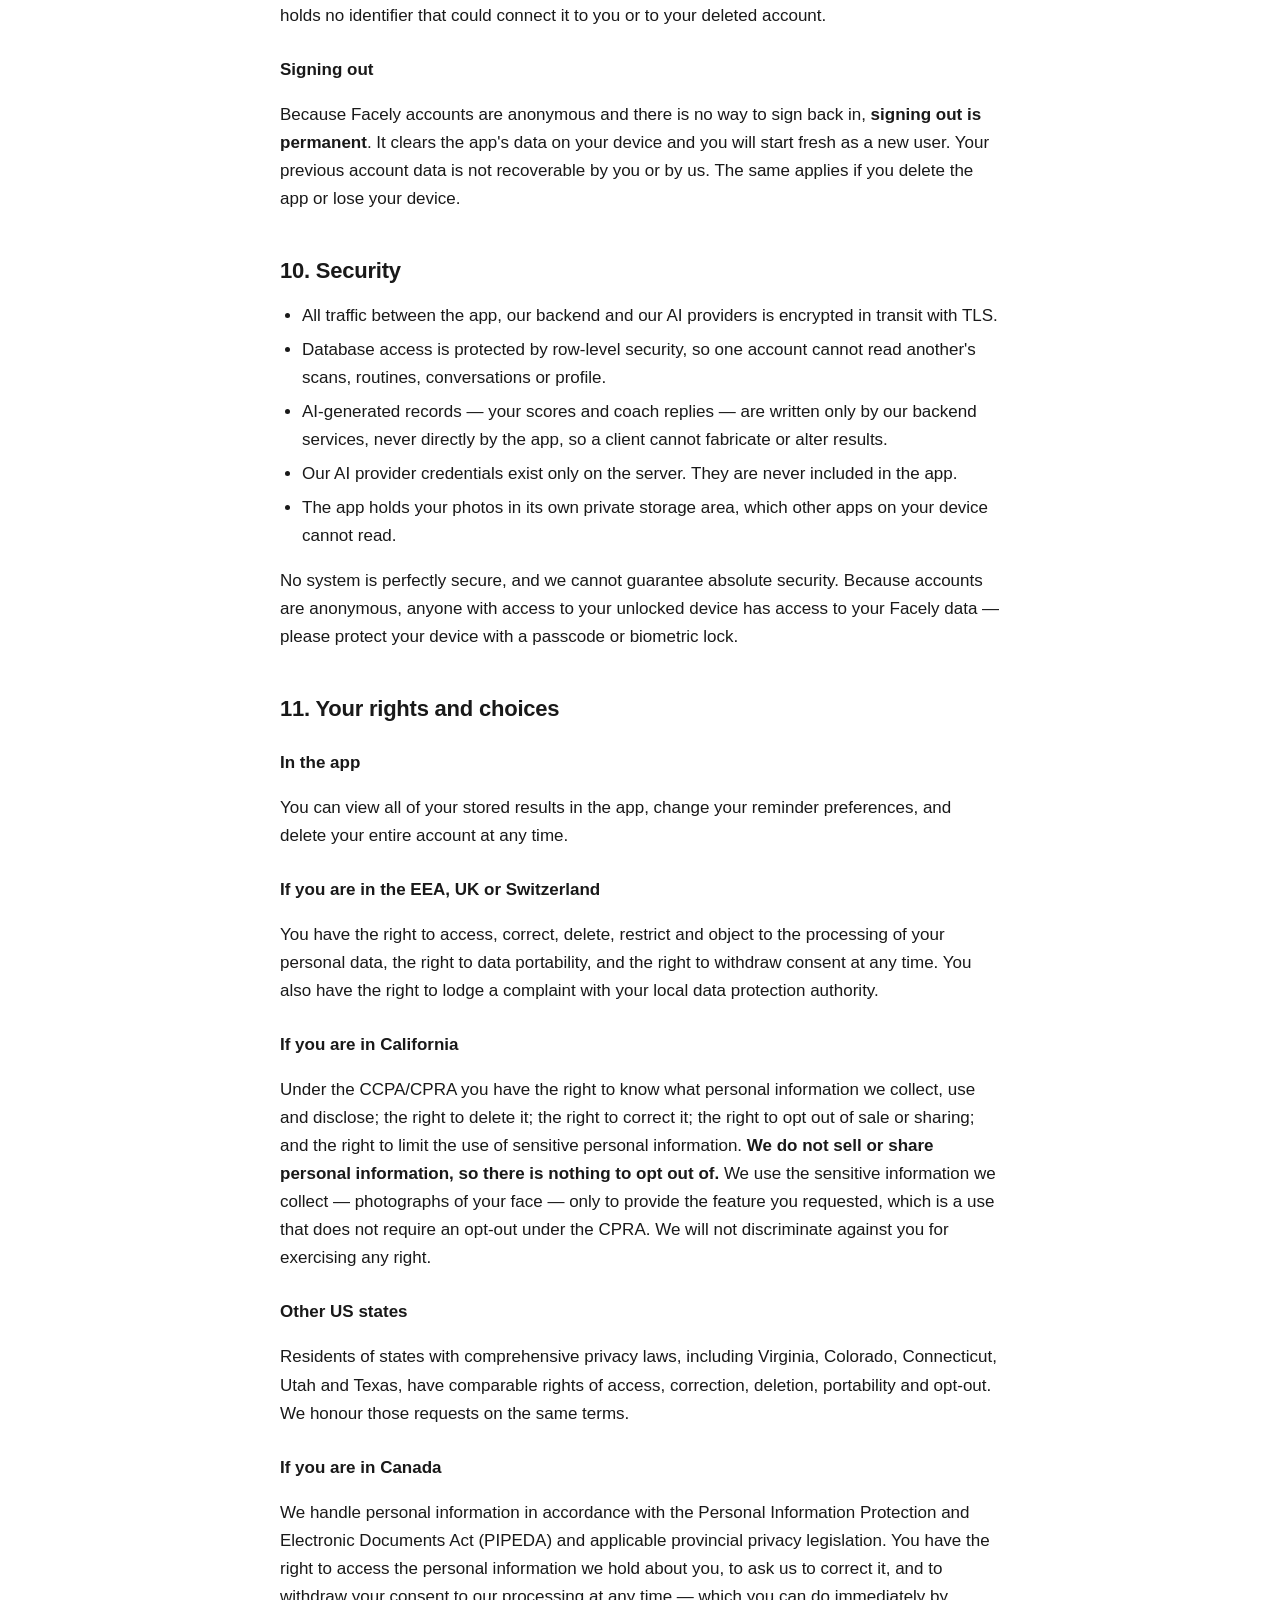
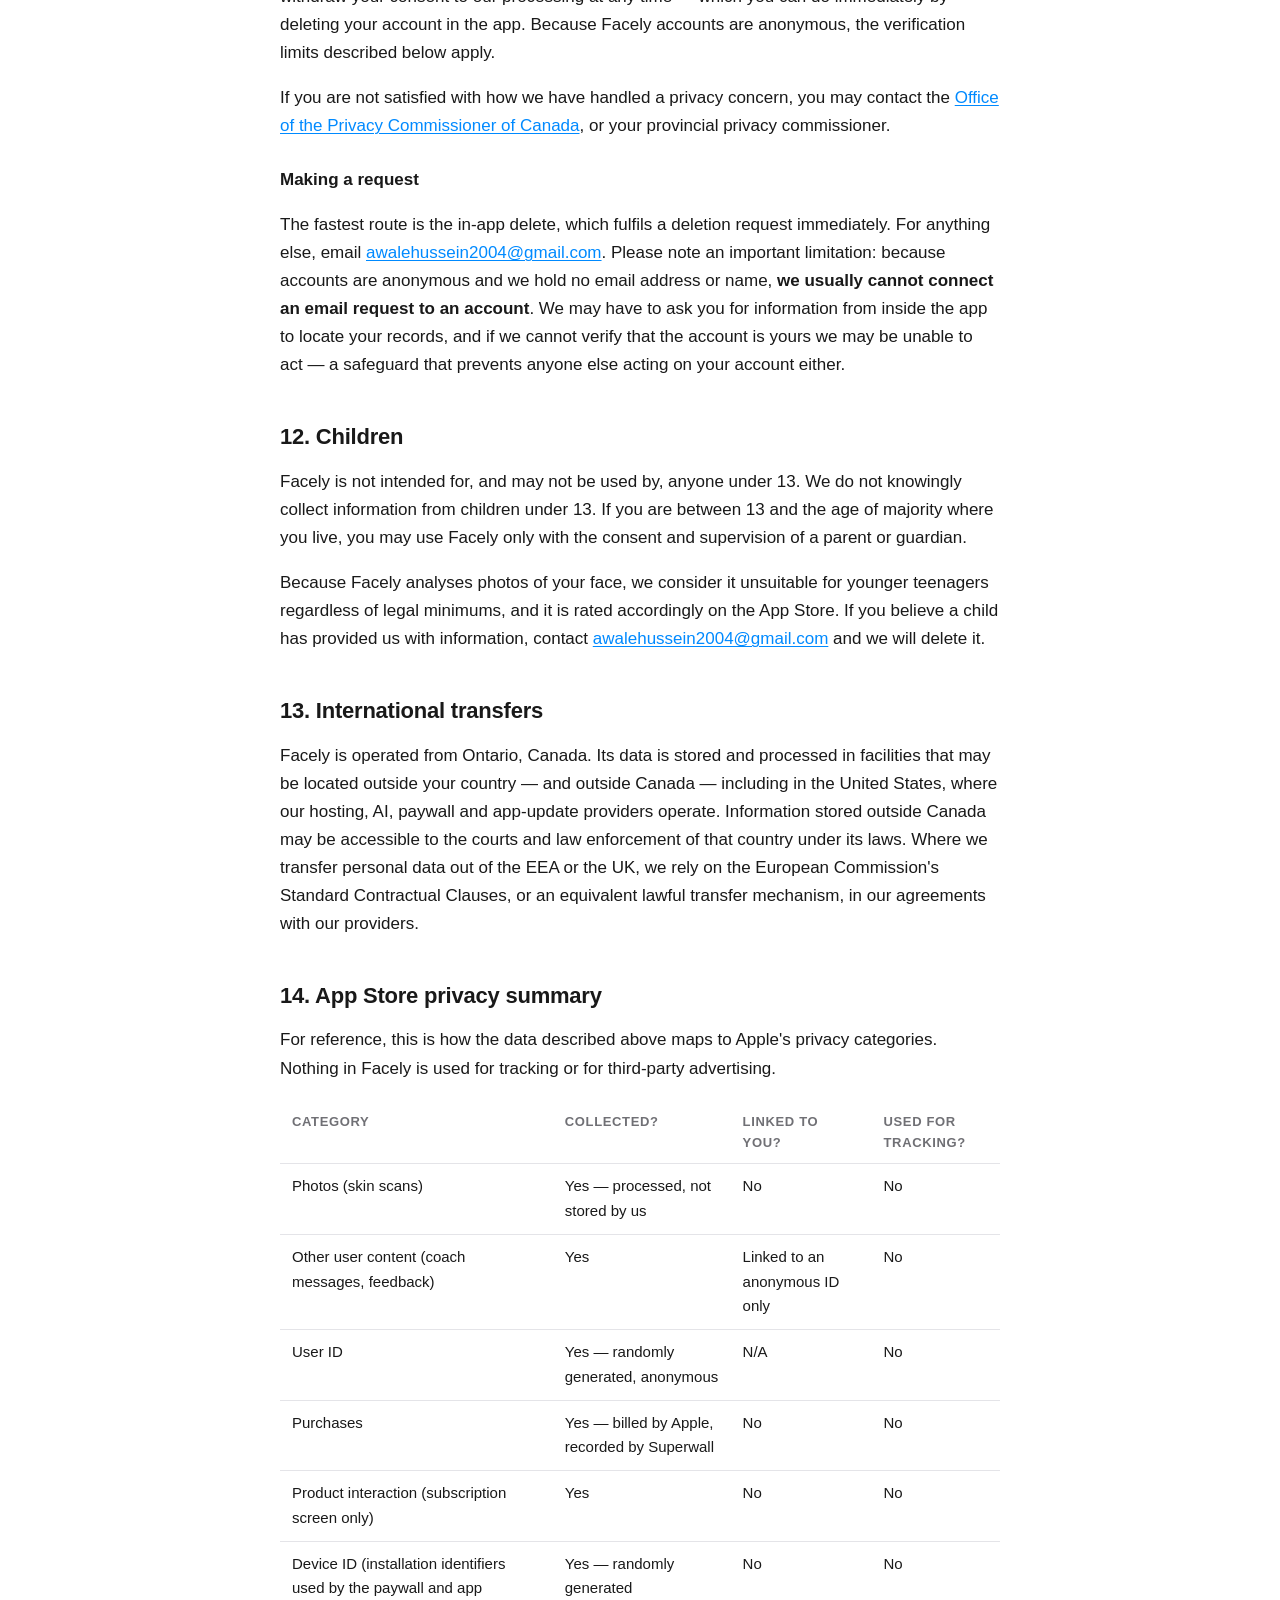
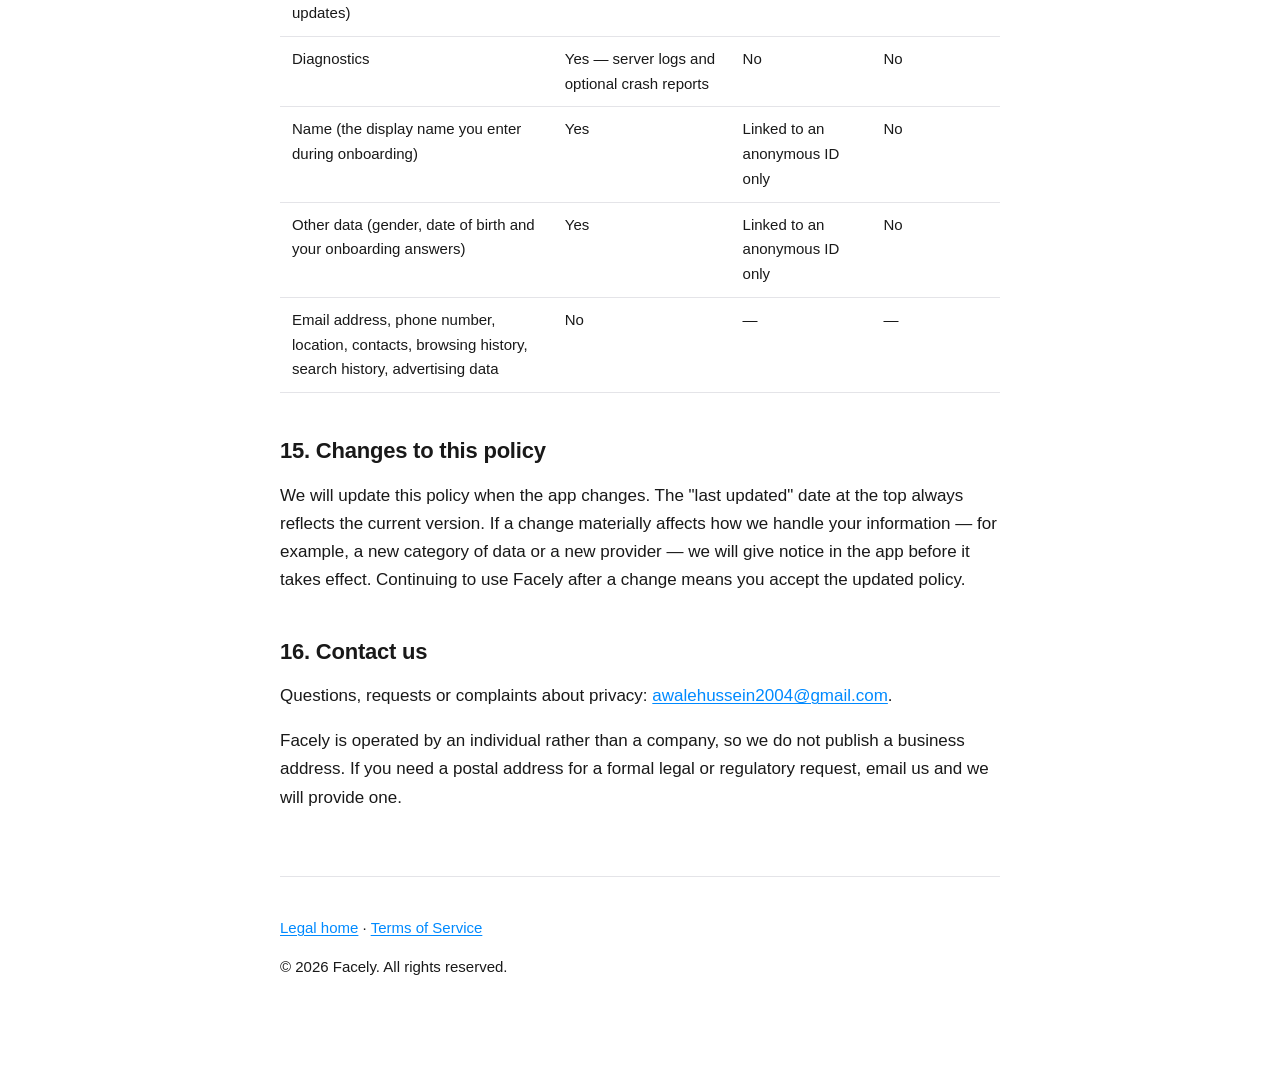
==== commit 87d6d995: "Privacy summary: list display name and onboarding answers Co-Authored-By: Claude Opus 5.5 <noreply@a" ====
--- a/privacy.html
+++ b/privacy.html
@@ -252,7 +252,9 @@
   <tr><td>Product interaction (subscription screen only)</td><td>Yes</td><td>No</td><td>No</td></tr>
   <tr><td>Device ID (installation identifiers used by the paywall and app updates)</td><td>Yes — randomly generated</td><td>No</td><td>No</td></tr>
   <tr><td>Diagnostics</td><td>Yes — server logs and optional crash reports</td><td>No</td><td>No</td></tr>
-  <tr><td>Contact info, location, contacts, browsing history, search history, advertising data</td><td>No</td><td>—</td><td>—</td></tr>
+  <tr><td>Name (the display name you enter during onboarding)</td><td>Yes</td><td>Linked to an anonymous ID only</td><td>No</td></tr>
+  <tr><td>Other data (gender, date of birth and your onboarding answers)</td><td>Yes</td><td>Linked to an anonymous ID only</td><td>No</td></tr>
+  <tr><td>Email address, phone number, location, contacts, browsing history, search history, advertising data</td><td>No</td><td>—</td><td>—</td></tr>
 </table>
 
 <h2 id="changes">15. Changes to this policy</h2>
